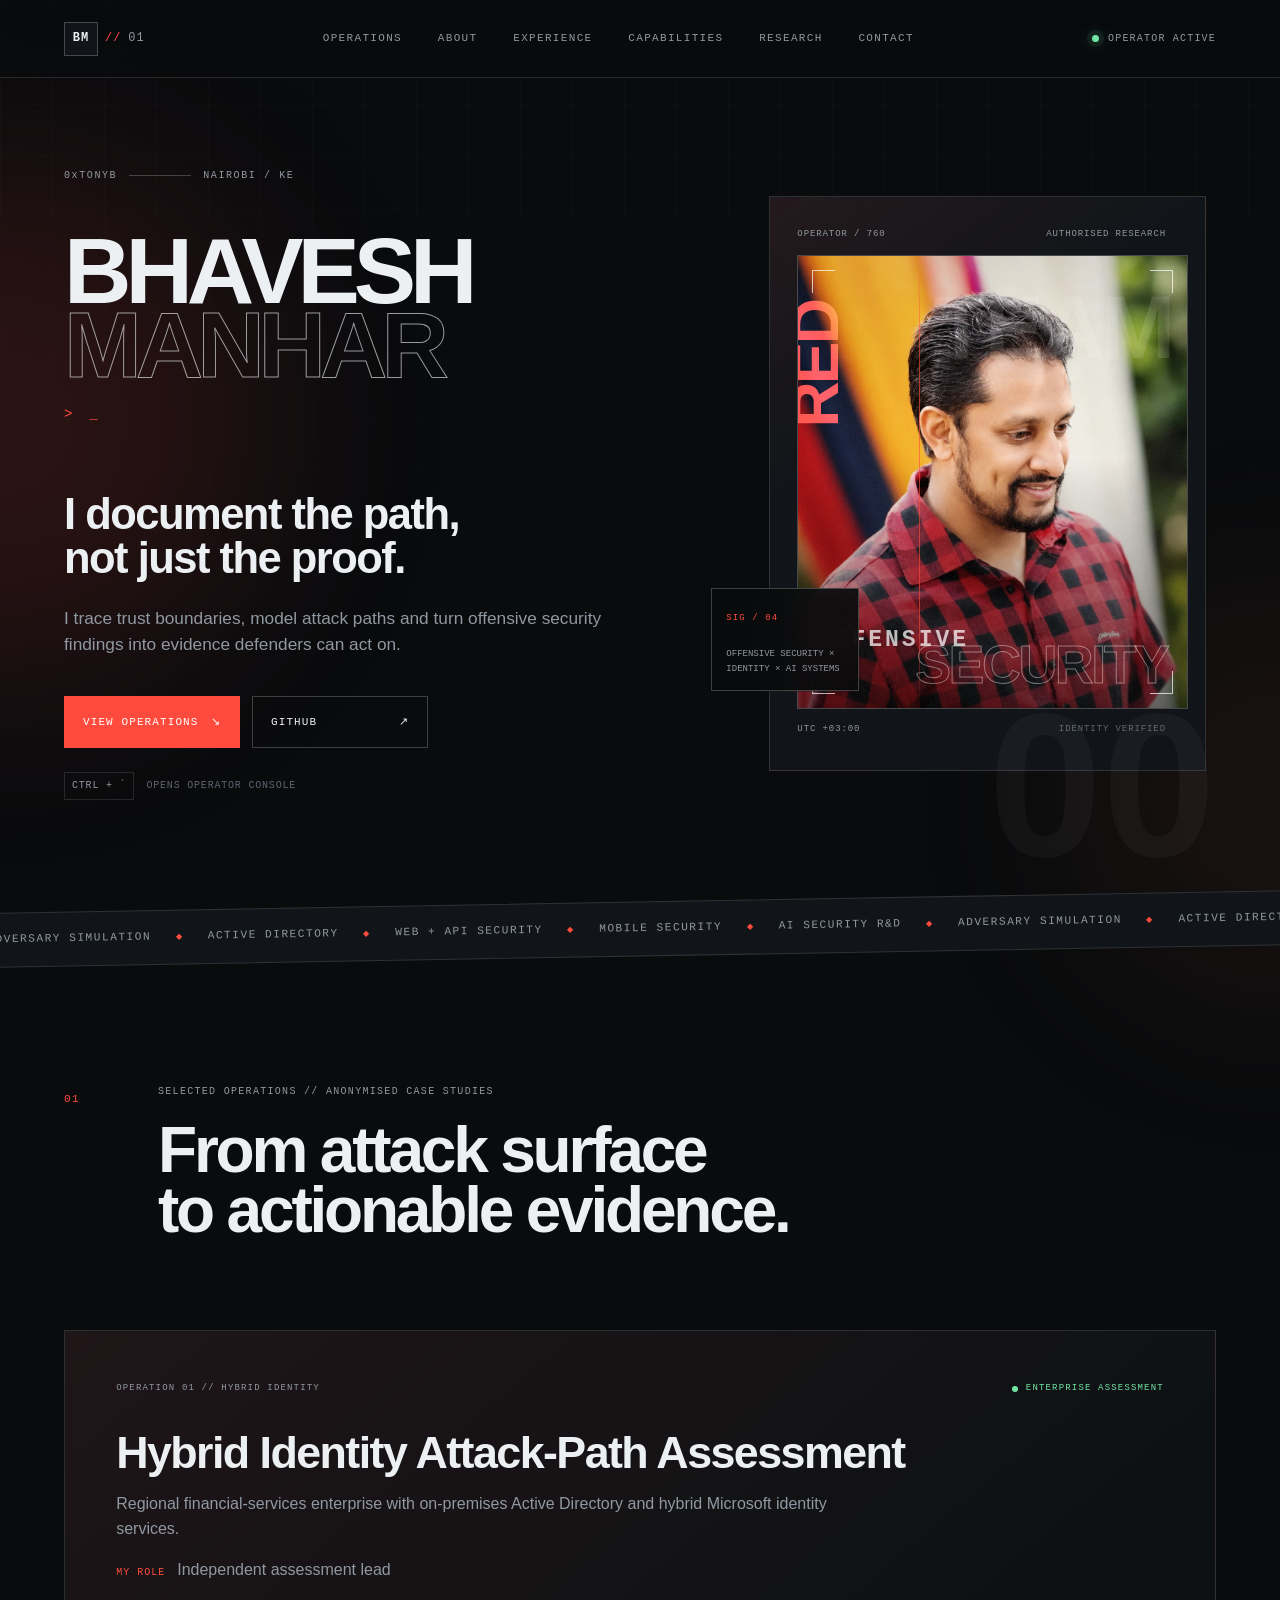
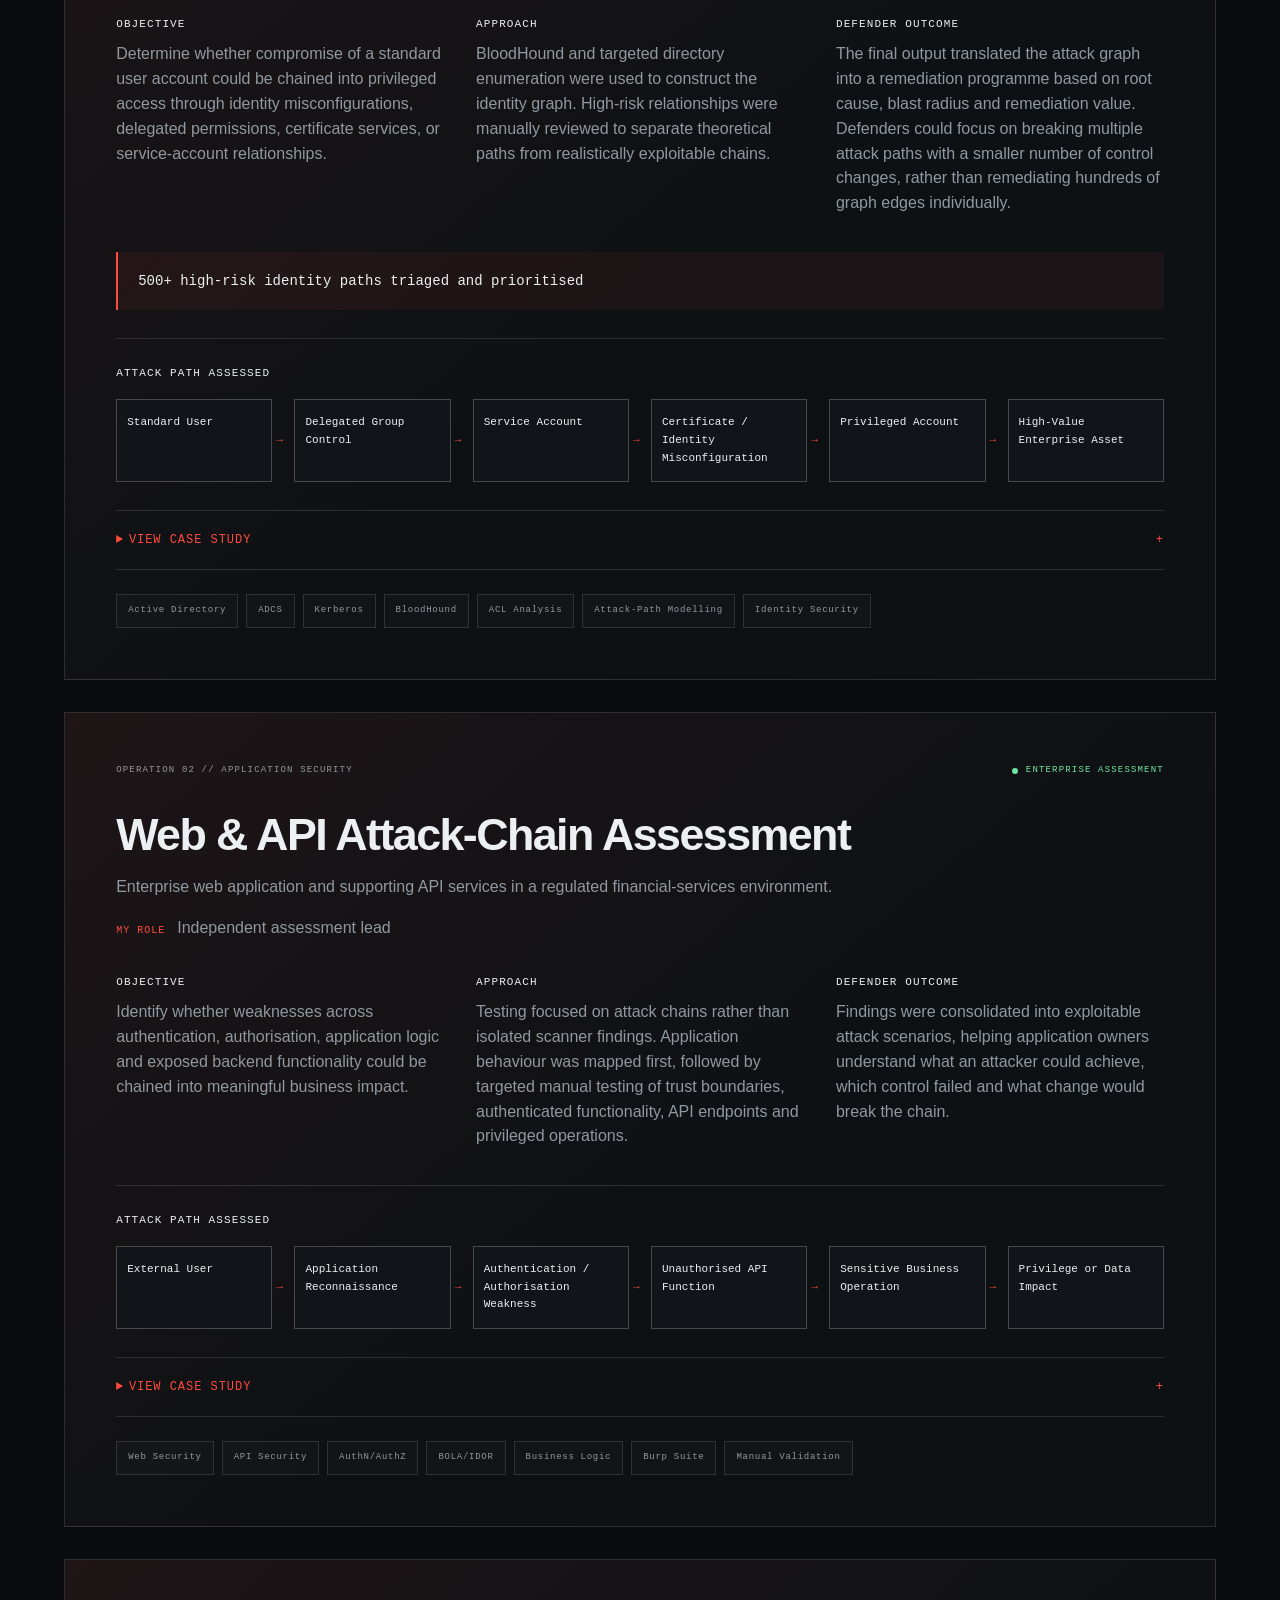
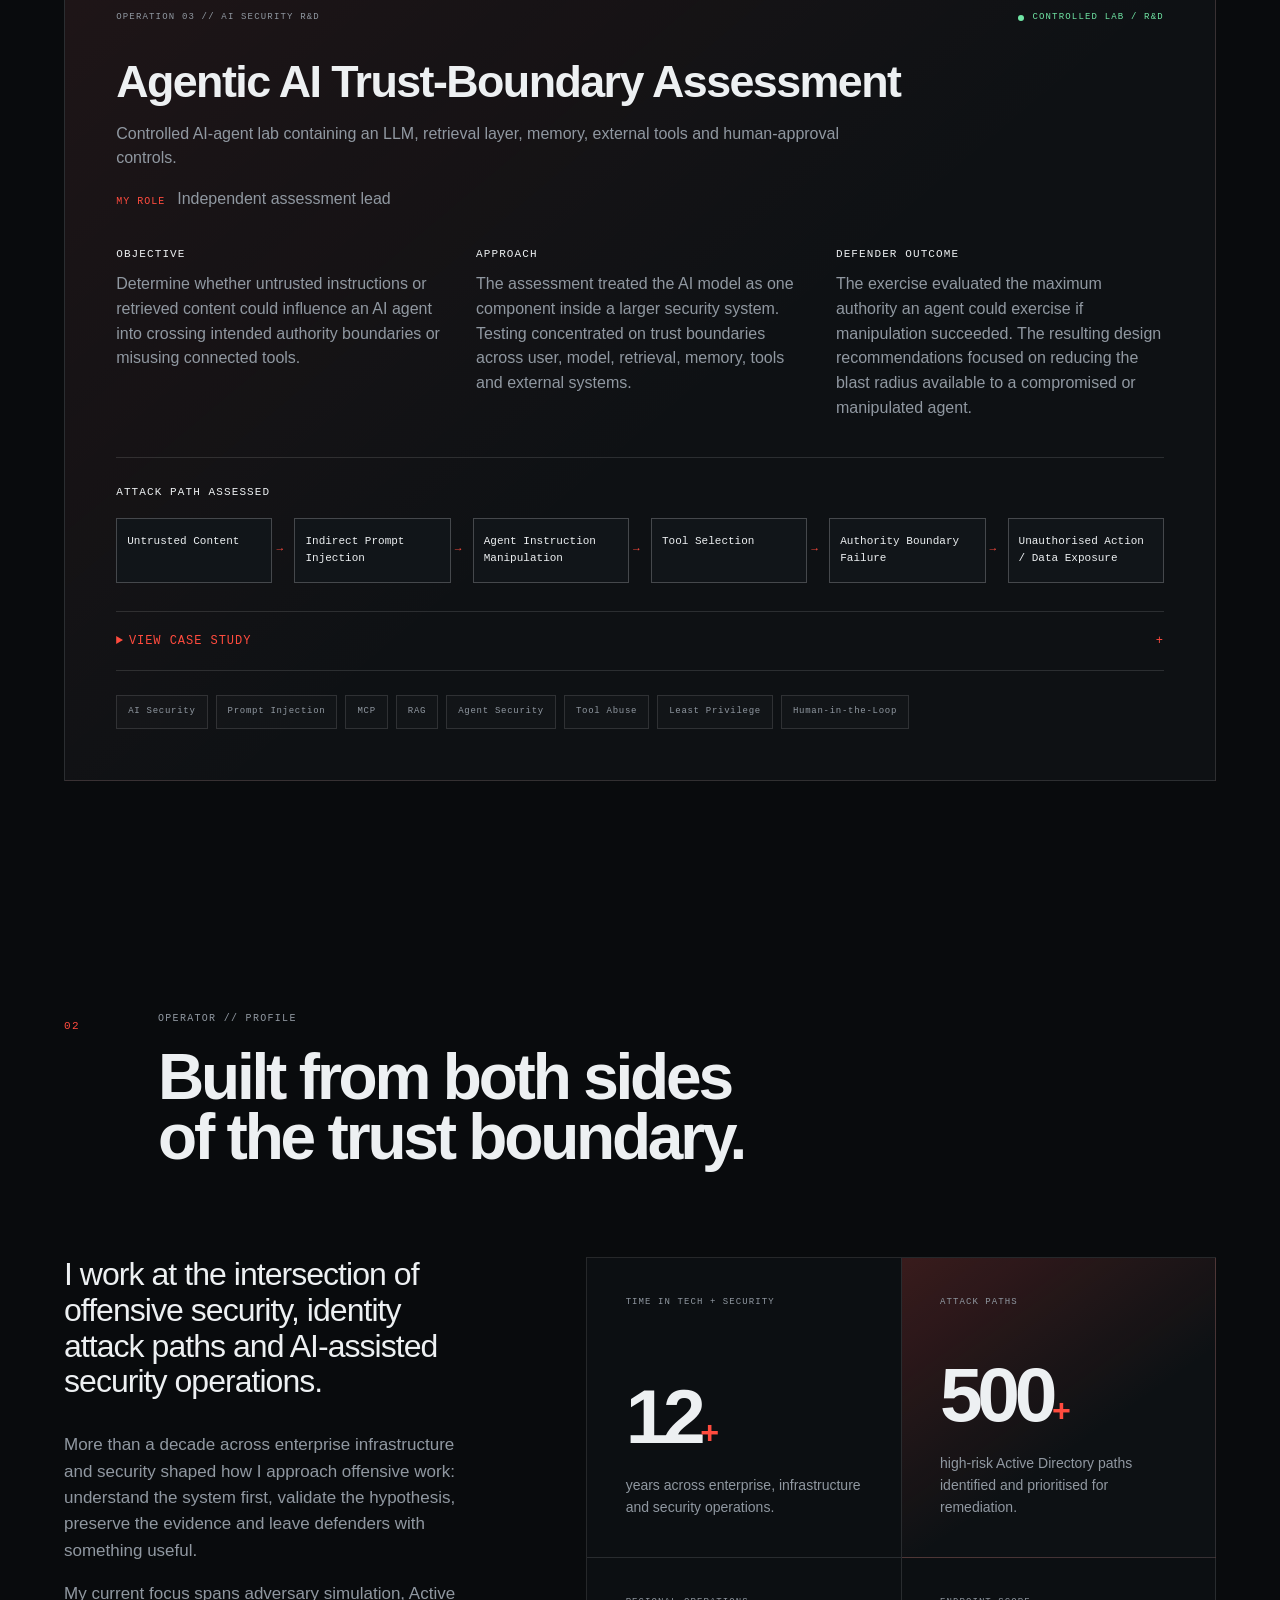
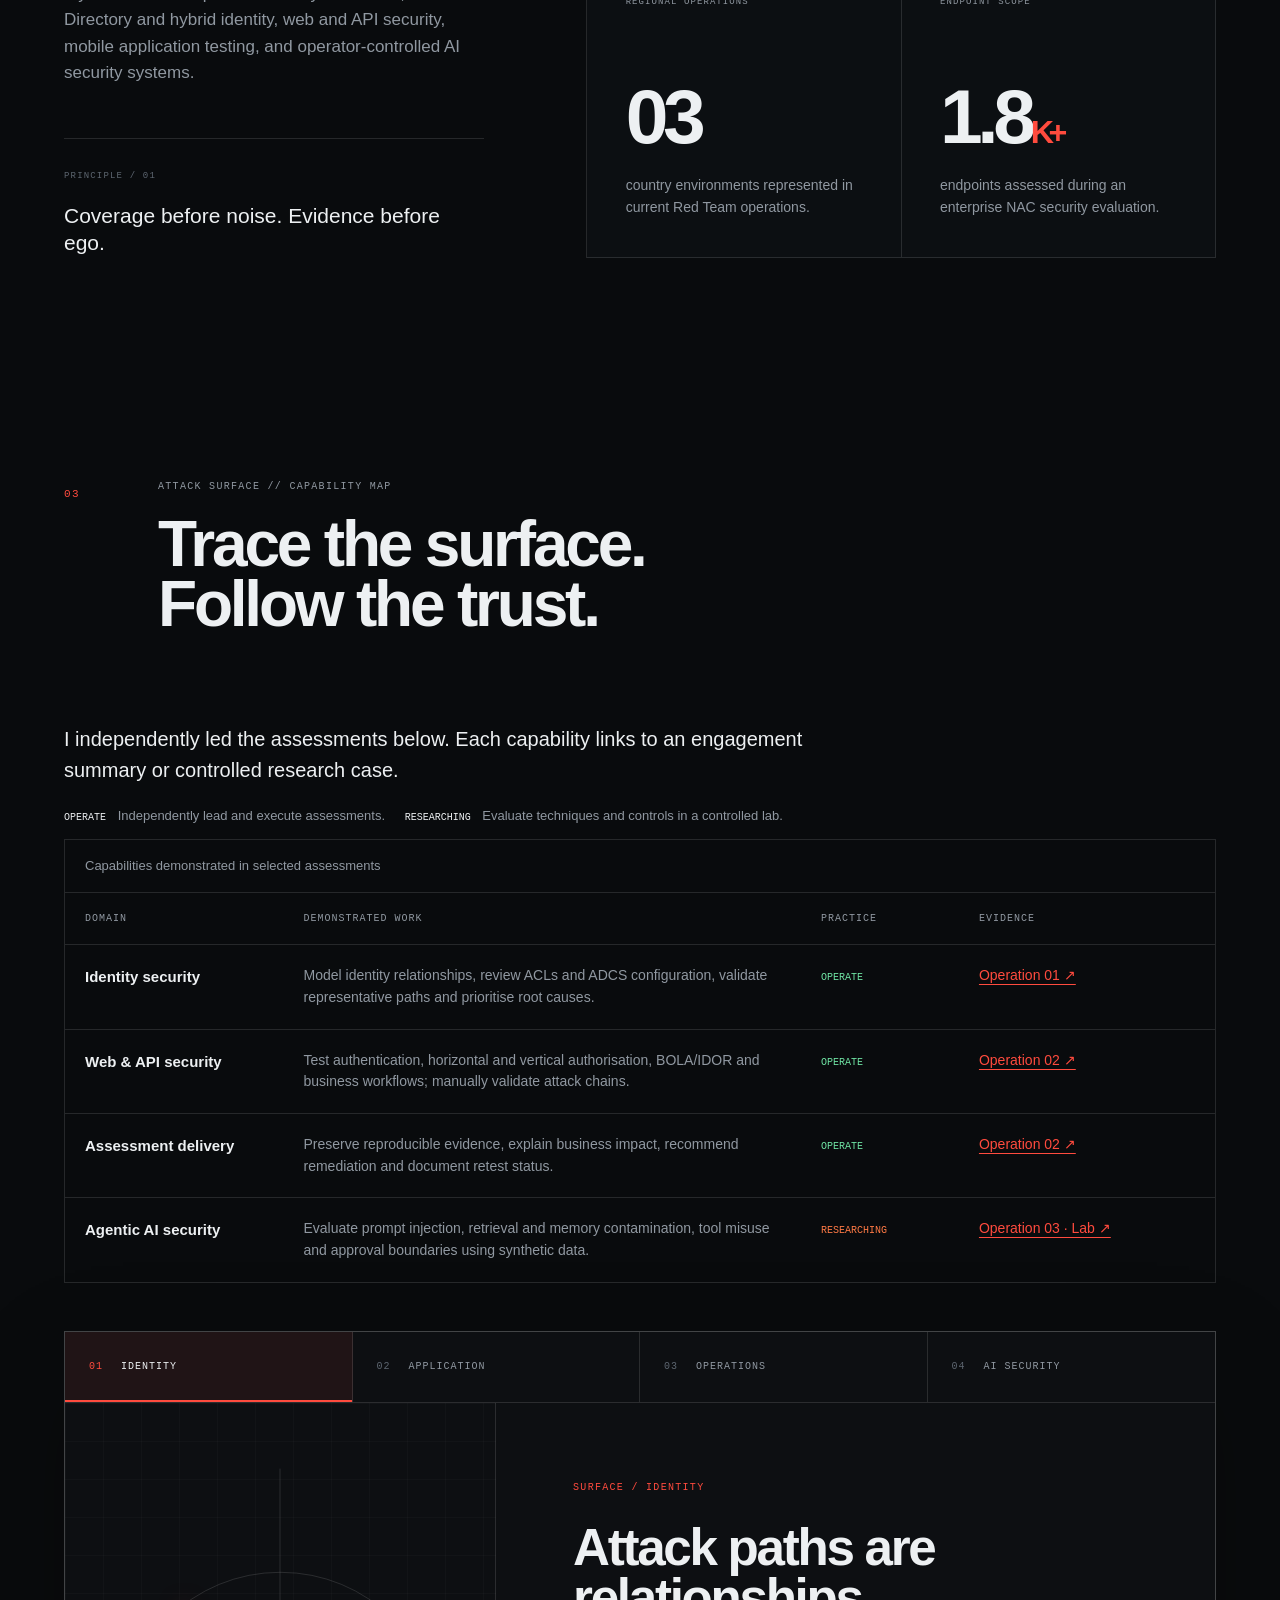
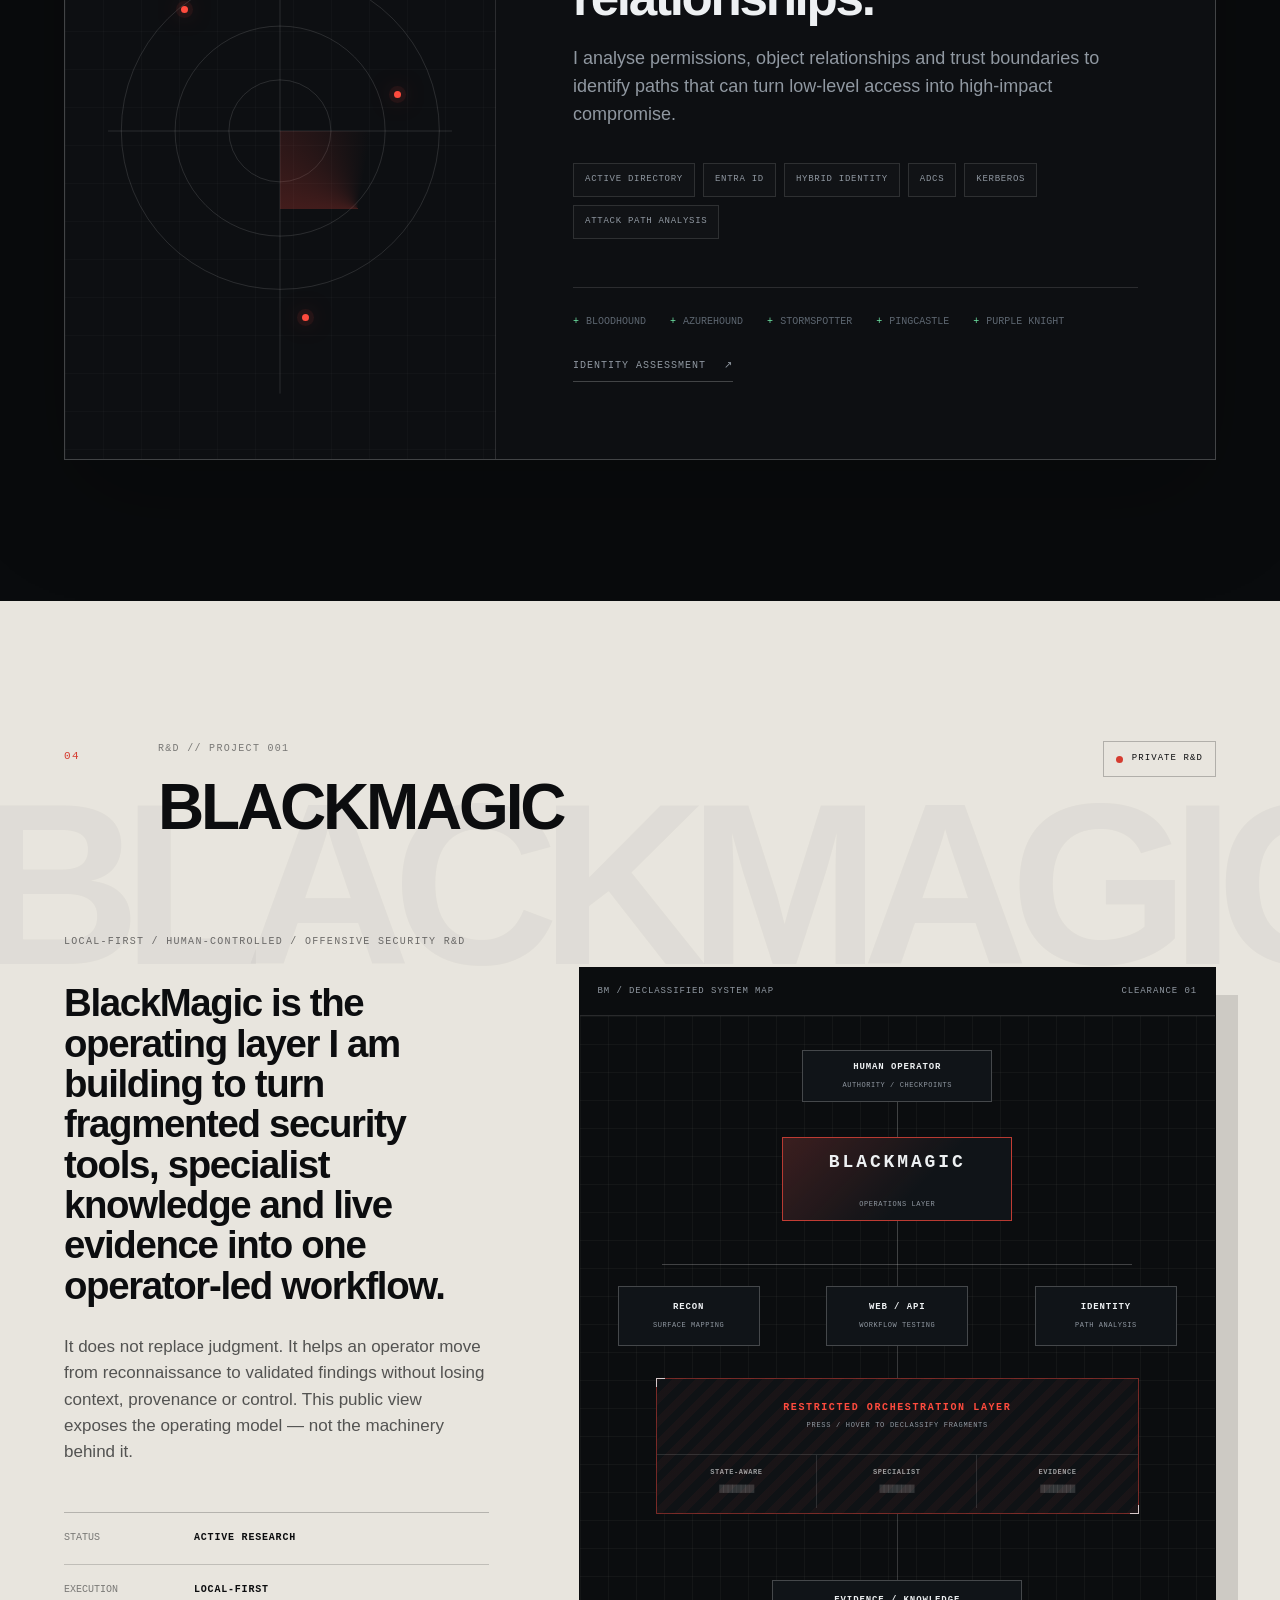
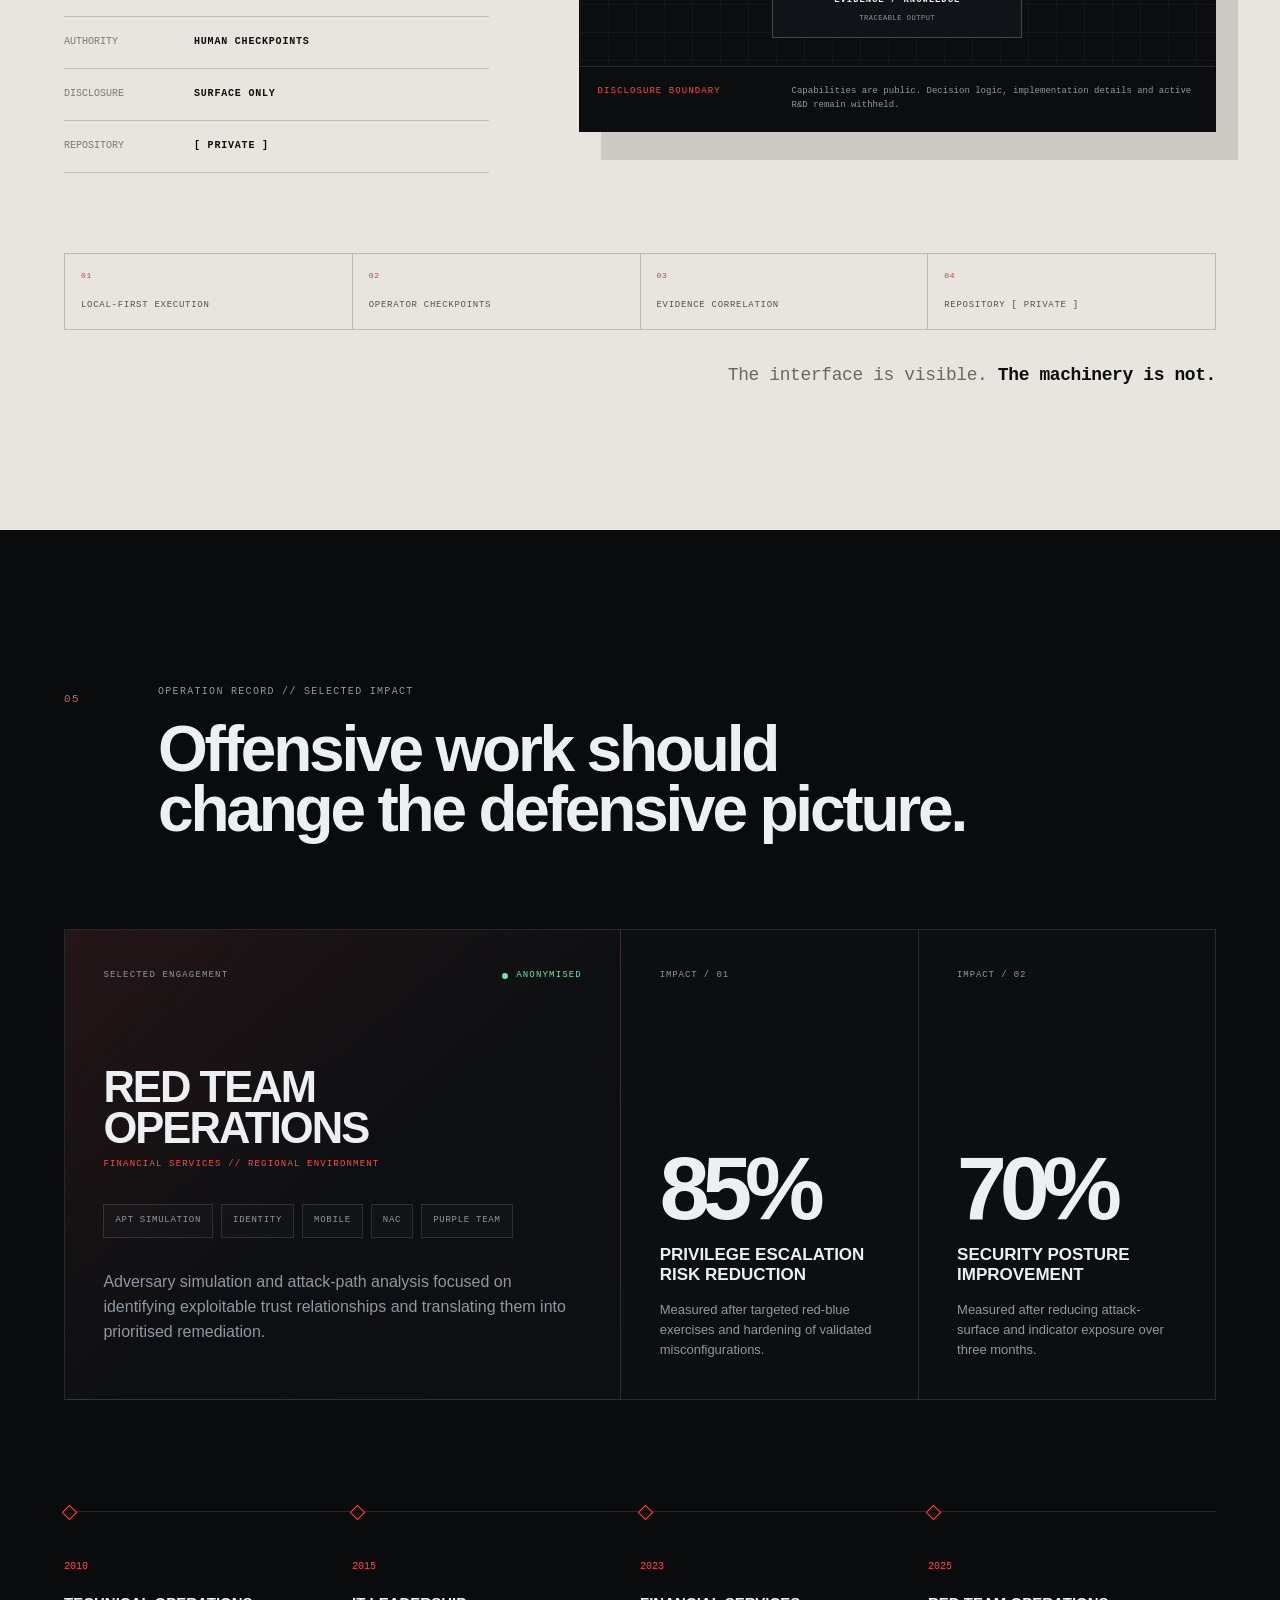
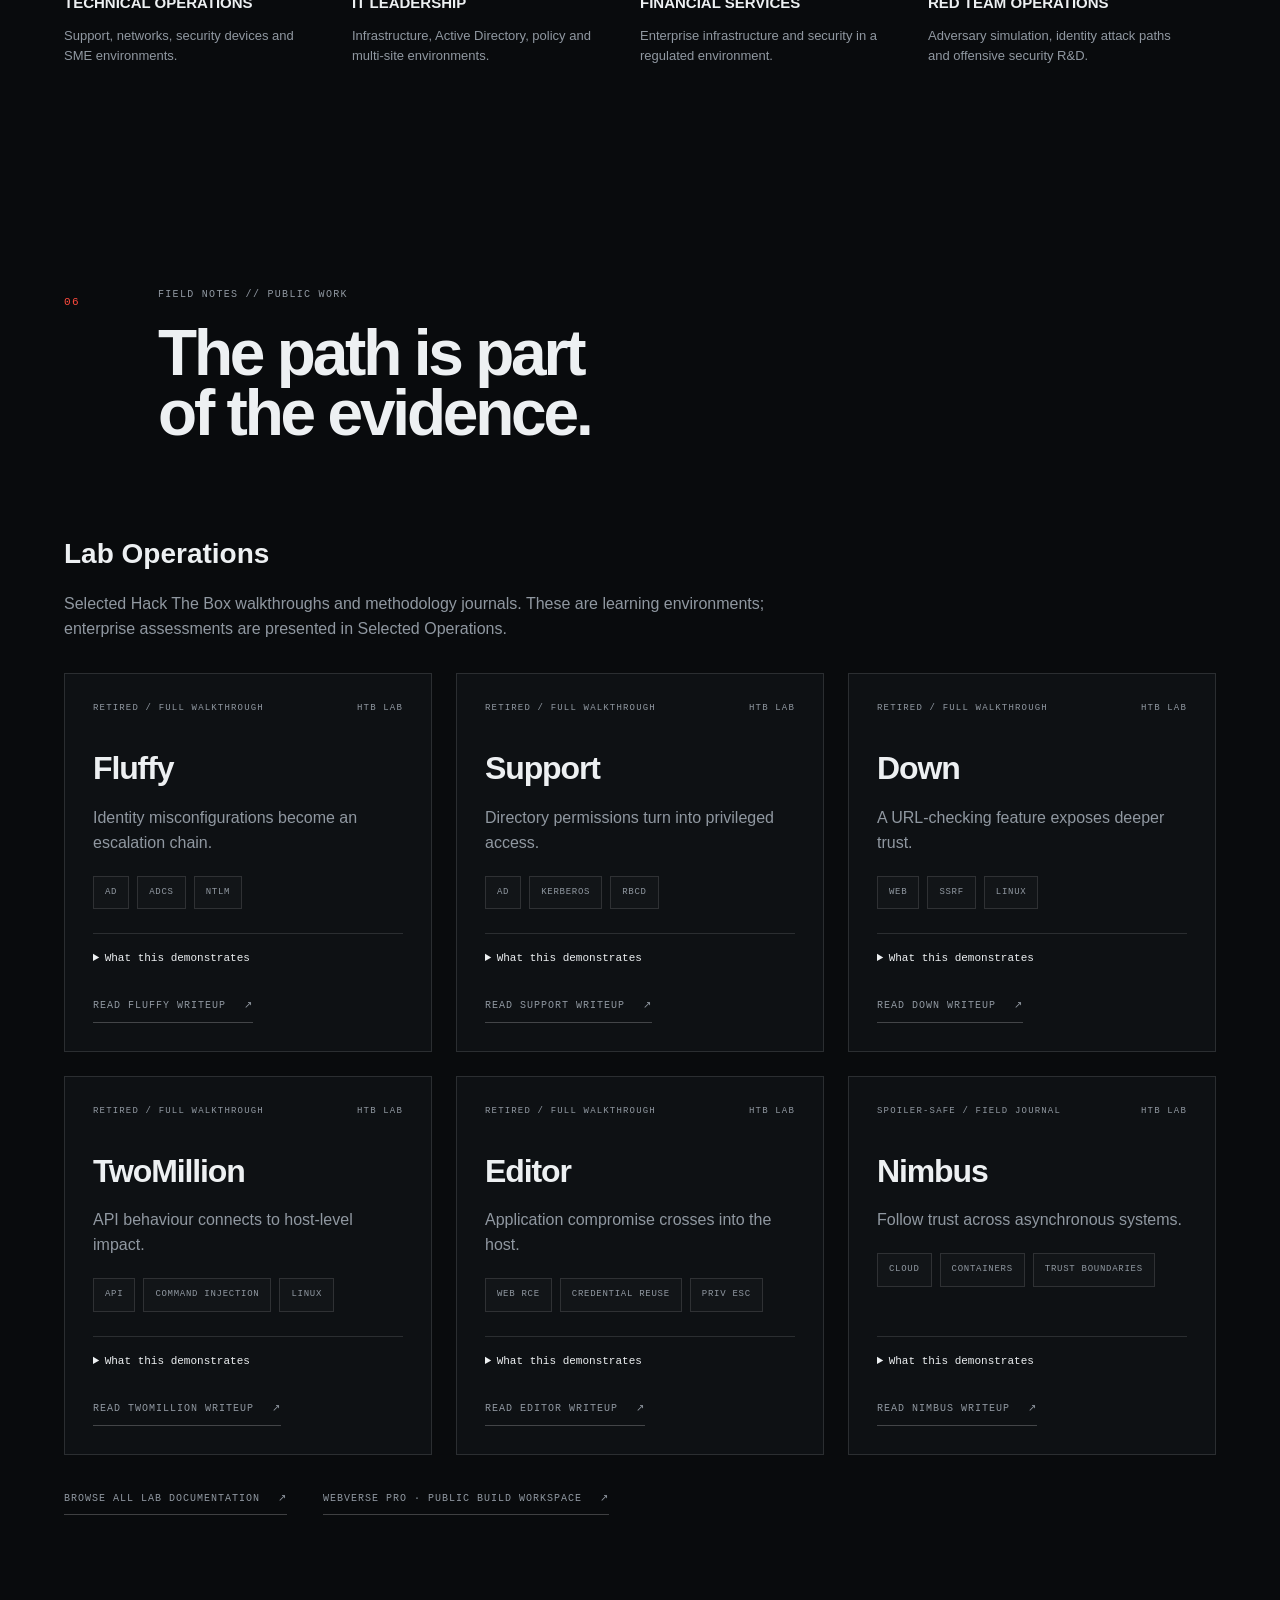
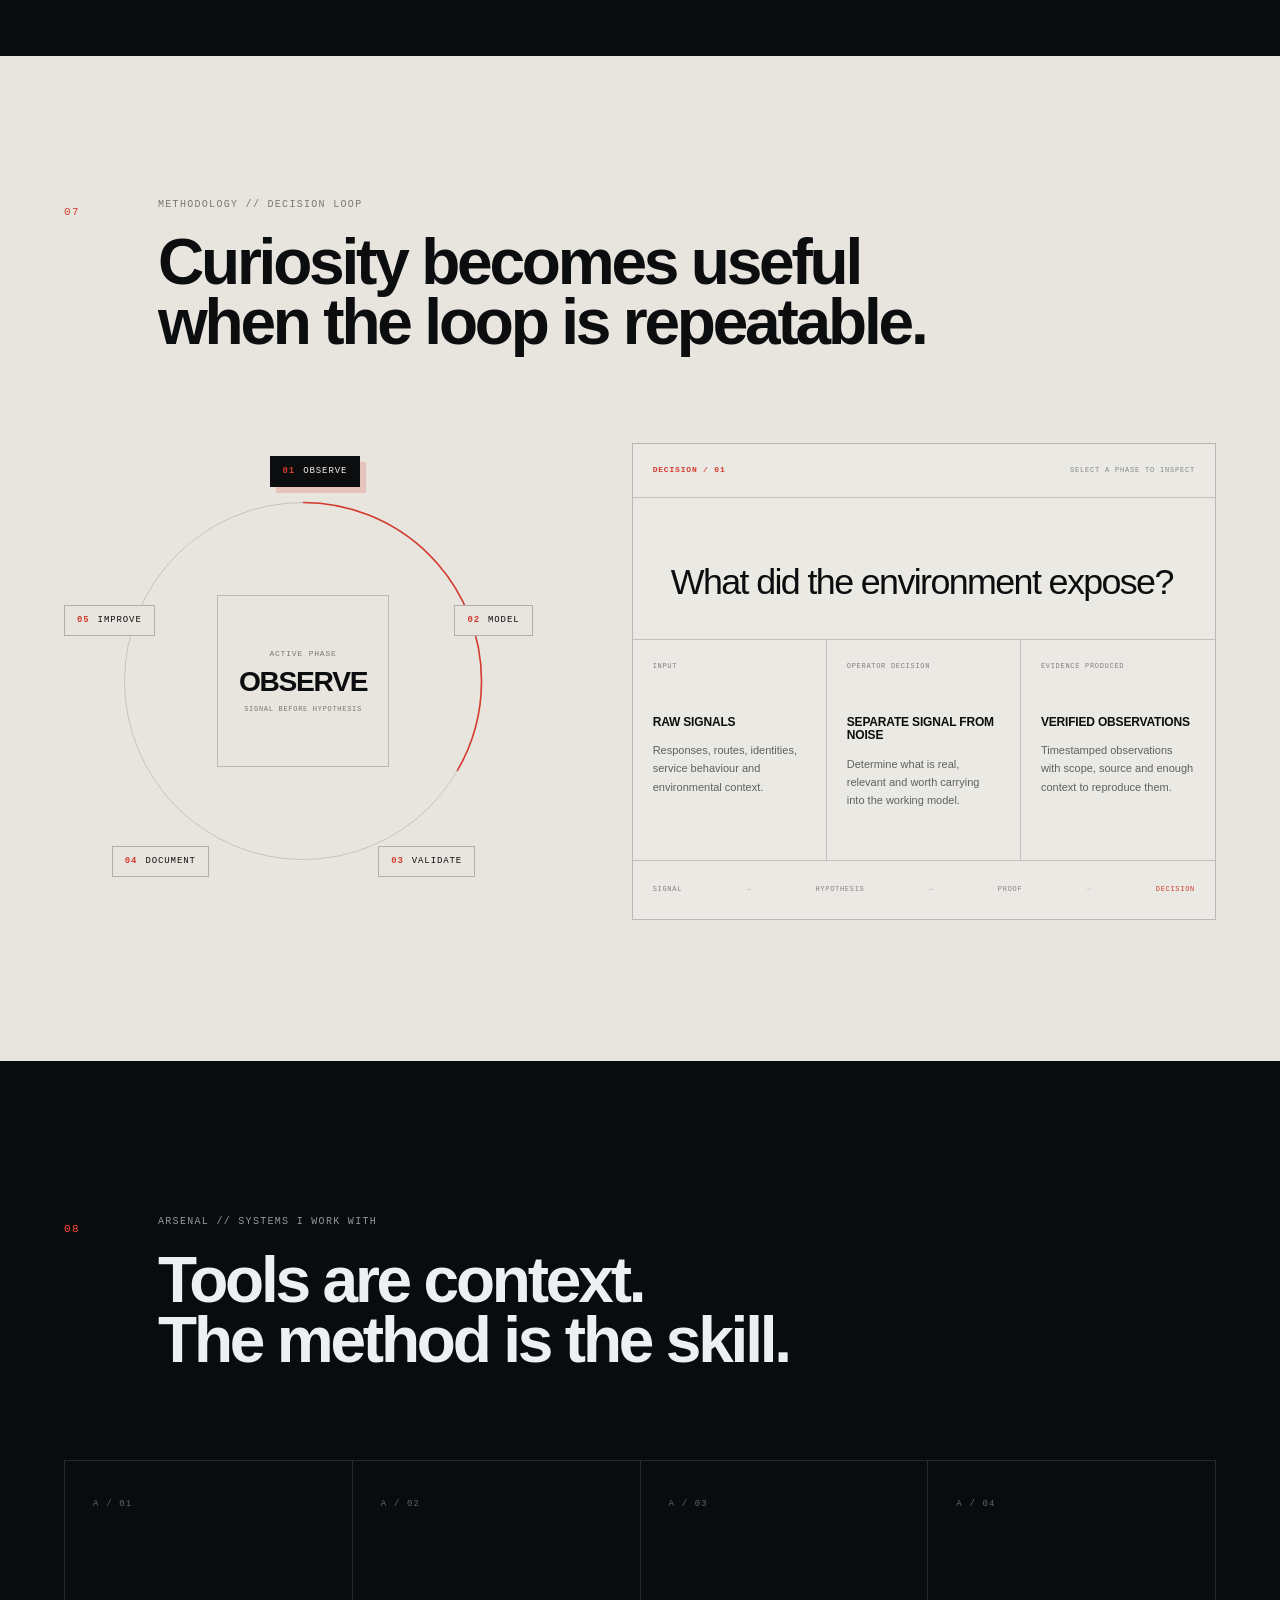
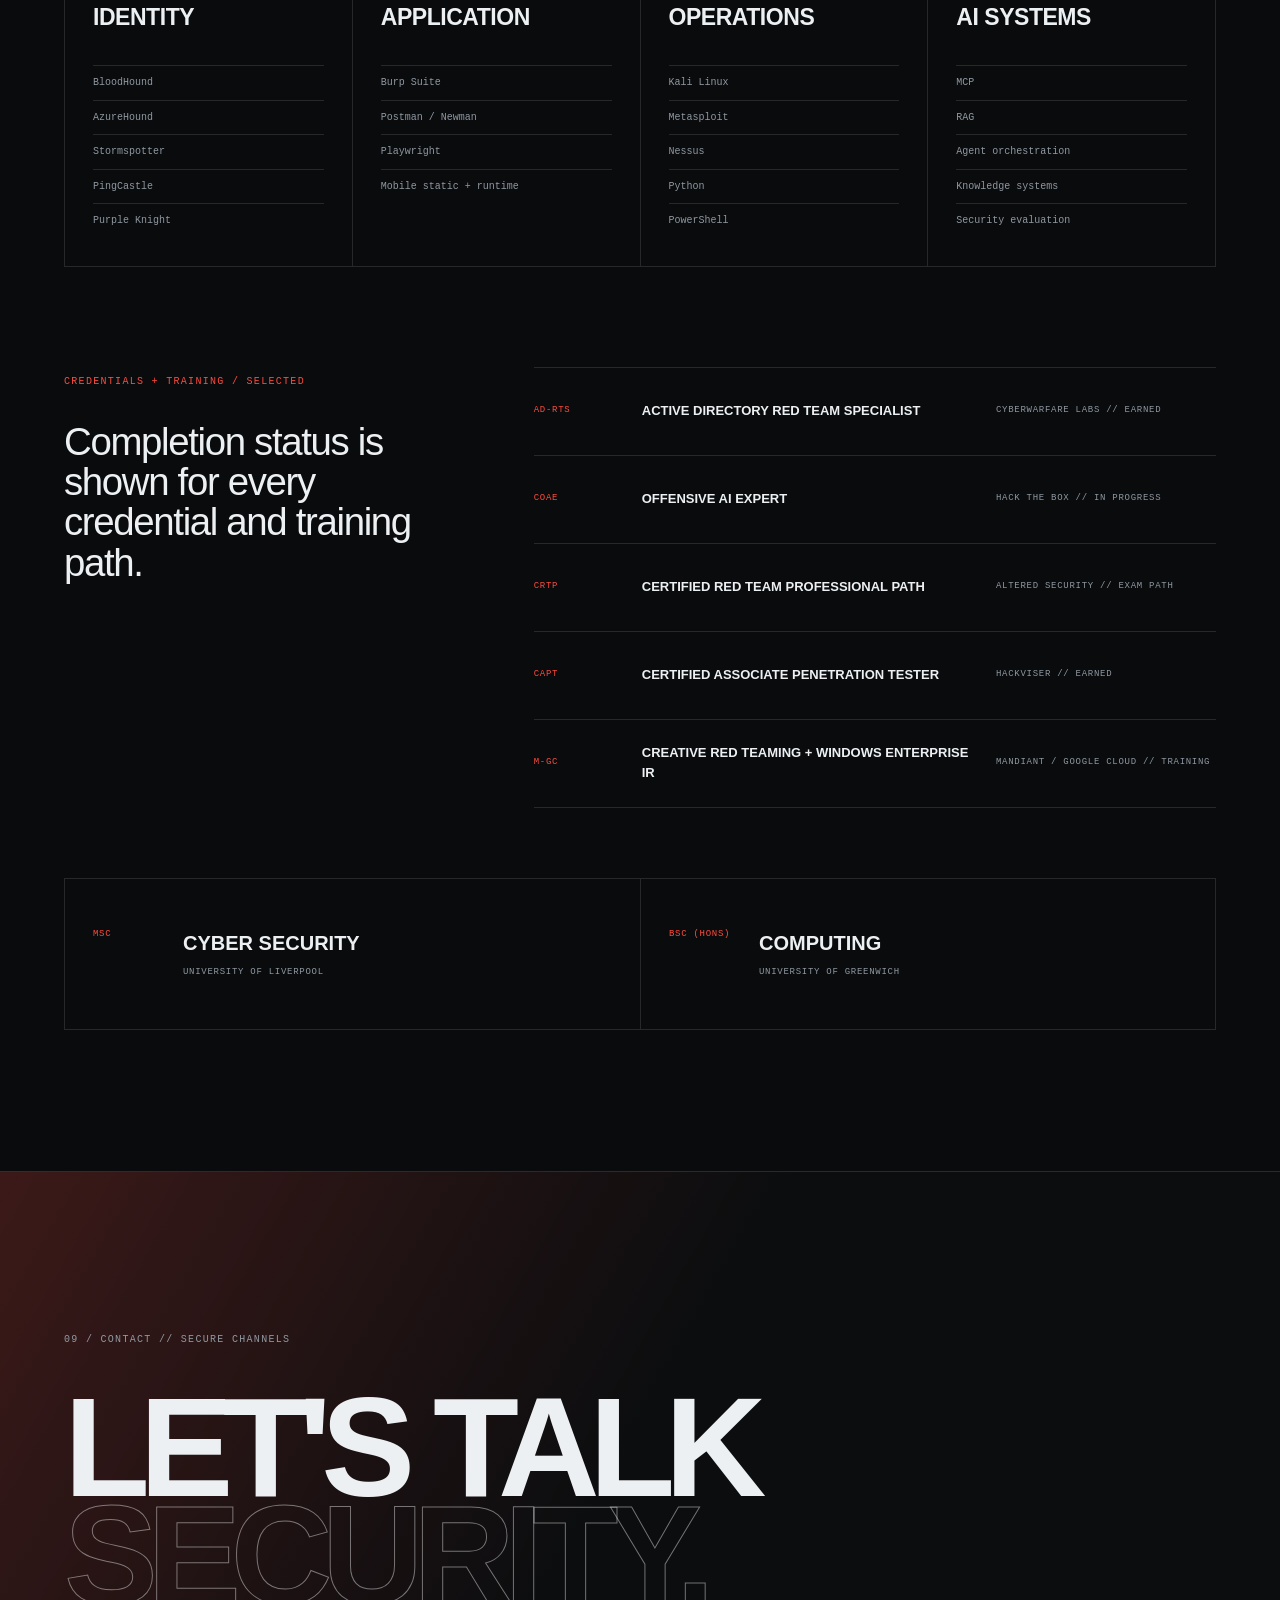
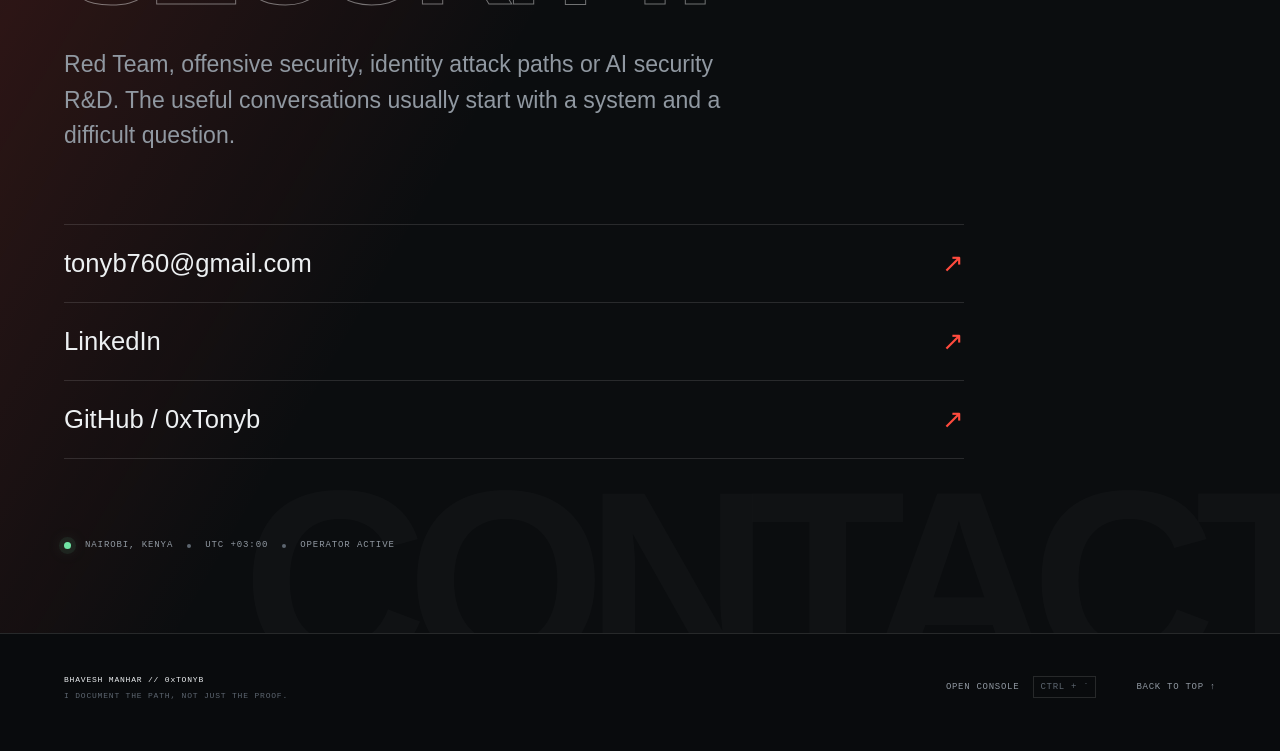
==== index.html @ 01dceb43 "feat: link capabilities to assessment evidence" ====
<!doctype html>
<html lang="en">
<head>
  <meta charset="UTF-8" />
  <meta name="viewport" content="width=device-width, initial-scale=1.0" />
  <meta name="theme-color" content="#090b0d" />
  <meta name="description" content="Bhavesh Manhar — Red Team Operator, Offensive Security Engineer and AI Security Builder." />
  <link rel="canonical" href="https://tonyb760.github.io/" />
  <meta property="og:title" content="Bhavesh Manhar // Red Team Operator" />
  <meta property="og:description" content="I document the path, not just the proof. Offensive security, identity attack paths and operator-controlled AI security R&D." />
  <meta property="og:type" content="website" />
  <meta property="og:url" content="https://tonyb760.github.io/" />
  <meta property="og:site_name" content="0xTonyb // Red Team Portfolio" />
  <meta property="og:image" content="https://tonyb760.github.io/assets/bhavesh-manhar.webp" />
  <meta property="og:image:alt" content="Portrait of Bhavesh Manhar" />
  <meta name="twitter:card" content="summary" />
  <meta name="twitter:title" content="Bhavesh Manhar // Red Team Operator" />
  <meta name="twitter:description" content="Offensive security, identity attack paths and operator-controlled AI security R&D." />
  <meta name="twitter:image" content="https://tonyb760.github.io/assets/bhavesh-manhar.webp" />
  <title>Bhavesh Manhar // Red Team Operator</title>
  <link rel="icon" href="./assets/favicon.svg" type="image/svg+xml" />
  <link rel="stylesheet" href="./styles.css?v=20260930-2" />
  <script type="application/ld+json">
    {
      "@context": "https://schema.org",
      "@type": "Person",
      "name": "Bhavesh Manhar",
      "alternateName": "0xTonyb",
      "url": "https://tonyb760.github.io/",
      "image": "https://tonyb760.github.io/assets/bhavesh-manhar.webp",
      "jobTitle": "Red Team Operator",
      "description": "Offensive security engineer focused on adversary simulation, identity attack paths and AI security.",
      "address": {
        "@type": "PostalAddress",
        "addressLocality": "Nairobi",
        "addressCountry": "KE"
      },
      "sameAs": [
        "https://github.com/tonyb760",
        "https://www.linkedin.com/in/bhavesh-patel760/"
      ]
    }
  </script>
</head>
<body id="top">
  <a class="skip-link" href="#main">Skip to content</a>

  <div class="ambient ambient-a" aria-hidden="true"></div>
  <div class="ambient ambient-b" aria-hidden="true"></div>
  <div class="grid-field" aria-hidden="true"></div>
  <div class="scan-line" aria-hidden="true"></div>

  <header class="site-header" id="top">
    <a class="brand" href="#top" aria-label="Bhavesh Manhar home">
      <span class="brand-mark">BM</span>
      <span class="brand-slash">//</span>
      <span class="brand-index">01</span>
    </a>

    <nav class="desktop-nav" aria-label="Primary navigation">
      <a href="#selected-operations">Operations</a>
      <a href="#operator">About</a>
      <a href="#operations">Experience</a>
      <a href="#surface">Capabilities</a>
      <a href="#field-notes">Research</a>
      <a href="#contact">Contact</a>
    </nav>

    <div class="header-status">
      <span class="status-dot"></span>
      <span>OPERATOR ACTIVE</span>
    </div>

    <button class="menu-button" type="button" aria-expanded="false" aria-controls="mobile-nav">
      <span></span><span></span>
      <span class="sr-only" id="menu-button-label">Open menu</span>
    </button>

    <nav class="mobile-nav" id="mobile-nav" aria-label="Mobile navigation">
      <a href="#selected-operations">Operations</a>
      <a href="#operator">About</a>
      <a href="#operations">Experience</a>
      <a href="#surface">Capabilities</a>
      <a href="#field-notes">Research</a>
      <a href="#contact">Contact</a>
    </nav>
  </header>

  <main id="main">
    <section class="hero section-shell">
      <div class="hero-copy" data-reveal>
        <div class="eyebrow">
          <span>0xTONYB</span>
          <span class="hairline"></span>
          <span>NAIROBI / KE</span>
        </div>

        <h1>
          <span>BHAVESH</span>
          <span class="outline-word">MANHAR</span>
        </h1>

        <div class="role-line" aria-hidden="true">
          <span class="prompt-symbol">&gt;</span>
          <span id="role-text">RED TEAM OPERATOR</span><span class="cursor">_</span>
        </div>
        <span class="sr-only">Red Team Operator, Offensive Security Engineer and AI Security Builder</span>

        <p class="hero-statement">I document the path,<br />not just the proof.</p>
        <p class="hero-intro">
          I trace trust boundaries, model attack paths and turn offensive security
          findings into evidence defenders can act on.
        </p>

        <div class="hero-actions">
          <a class="button button-primary" href="#selected-operations">
            <span>View Operations</span><span aria-hidden="true">↘</span>
          </a>
          <a class="button button-ghost" href="https://github.com/tonyb760" target="_blank" rel="noopener noreferrer">
            <span>GitHub</span><span aria-hidden="true">↗</span>
          </a>
        </div>

        <div class="hero-footnote">
          <span>CTRL + `</span>
          <span>opens operator console</span>
        </div>
      </div>

      <div class="portrait-stage" data-reveal>
        <div class="portrait-meta portrait-meta-top">
          <span>OPERATOR / 760</span>
          <span>AUTHORISED RESEARCH</span>
        </div>

        <div class="portrait-frame" id="portrait-frame">
          <div class="portrait-redline"></div>
          <img src="./assets/bhavesh-manhar.webp" alt="Portrait of Bhavesh Manhar" width="1254" height="1254" decoding="async" fetchpriority="high" />
          <div class="portrait-wash"></div>
          <div class="portrait-noise"></div>

          <div class="portrait-type type-red">RED</div>
          <div class="portrait-type type-team">TEAM</div>
          <div class="portrait-type type-offensive">OFFENSIVE</div>
          <div class="portrait-type type-security">SECURITY</div>

          <div class="target-corner target-tl"></div>
          <div class="target-corner target-tr"></div>
          <div class="target-corner target-bl"></div>
          <div class="target-corner target-br"></div>
        </div>

        <div class="portrait-meta portrait-meta-bottom">
          <span>UTC +03:00</span>
          <span class="mono-muted">IDENTITY VERIFIED</span>
        </div>

        <aside class="hero-signal-card">
          <span class="signal-code">SIG / 04</span>
          <p>OFFENSIVE SECURITY × IDENTITY × AI SYSTEMS</p>
        </aside>
      </div>

      <div class="hero-index" aria-hidden="true">00</div>
    </section>

    <section class="marquee-band" aria-label="Focus areas">
      <span class="sr-only">Adversary simulation, Active Directory, web and API security, mobile security, and AI security research and development.</span>
      <div class="marquee-track" aria-hidden="true">
        <span>ADVERSARY SIMULATION</span><i>◆</i>
        <span>ACTIVE DIRECTORY</span><i>◆</i>
        <span>WEB + API SECURITY</span><i>◆</i>
        <span>MOBILE SECURITY</span><i>◆</i>
        <span>AI SECURITY R&D</span><i>◆</i>
        <span>ADVERSARY SIMULATION</span><i>◆</i>
        <span>ACTIVE DIRECTORY</span><i>◆</i>
        <span>WEB + API SECURITY</span><i>◆</i>
        <span>MOBILE SECURITY</span><i>◆</i>
        <span>AI SECURITY R&D</span><i>◆</i>
      </div>
    </section>

    <section class="section-shell selected-operations-section" id="selected-operations">
      <div class="section-heading" data-reveal>
        <span class="section-number">01</span>
        <div>
          <span class="section-kicker">SELECTED OPERATIONS // ANONYMISED CASE STUDIES</span>
          <h2>From attack surface<br />to actionable evidence.</h2>
        </div>
      </div>

      <article class="operation-case" id="operation-01" data-reveal>
        <div class="record-topline"><span>OPERATION 01 // HYBRID IDENTITY</span><span class="live-label"><i></i> ENTERPRISE ASSESSMENT</span></div>
        <h3>Hybrid Identity Attack-Path Assessment</h3>
        <p class="operation-environment">Regional financial-services enterprise with on-premises Active Directory and hybrid Microsoft identity services.</p>
        <p class="operation-role"><span>MY ROLE</span> Independent assessment lead</p>
        <div class="operation-overview"><div><h4>Objective</h4><p>Determine whether compromise of a standard user account could be chained into privileged access through identity misconfigurations, delegated permissions, certificate services, or service-account relationships.</p></div><div><h4>Approach</h4><p>BloodHound and targeted directory enumeration were used to construct the identity graph. High-risk relationships were manually reviewed to separate theoretical paths from realistically exploitable chains.</p></div><div><h4>Defender outcome</h4><p>The final output translated the attack graph into a remediation programme based on root cause, blast radius and remediation value. Defenders could focus on breaking multiple attack paths with a smaller number of control changes, rather than remediating hundreds of graph edges individually.</p></div></div>
        <p class="operation-result">500+ high-risk identity paths triaged and prioritised</p>
        <div class="operation-path"><h4>Attack path assessed</h4><ol class="attack-chain" aria-label="Assessment attack path"><li>Standard User</li><li>Delegated Group Control</li><li>Service Account</li><li>Certificate / Identity Misconfiguration</li><li>Privileged Account</li><li>High-Value Enterprise Asset</li></ol></div>
        <details class="operation-details"><summary>View case study <span aria-hidden="true">+</span></summary><div class="operation-detail-body"><section><h4>Attack surface</h4><p>Active Directory · ADCS · Kerberos · Group Policy · Service Accounts · ACLs · Hybrid Identity</p></section><section><h4>Observation</h4><p>Multiple identity relationships individually appeared low risk but became significant when chained together. Several paths shared the same underlying root causes:</p><ul><li>Excessive delegated permissions</li><li>Long-lived service-account privileges</li><li>Nested group relationships</li><li>Weak ownership of privileged objects</li><li>Certificate-service configuration exposure</li></ul></section><section><h4>Hypothesis</h4><p>An attacker beginning with ordinary domain-user access could potentially move through existing trust relationships without requiring exploitation of a software vulnerability.</p></section><section><h4>Validation</h4><p>Where authorised, representative paths were safely validated to establish practical escalation routes. Candidate paths were manually reviewed and prioritised according to:</p><ul><li>Exploitability</li><li>Privilege gained</li><li>Number of prerequisite conditions</li><li>Blast radius</li><li>Accessibility from a realistic initial foothold</li></ul></section><section><h4>Evidence</h4><p>Evidence collected included:</p><ul><li>Identity relationship graphs</li><li>Object ACLs</li><li>Group membership relationships</li><li>Certificate configuration</li><li>Service-account privilege relationships</li><li>Affected asset inventory</li><li>Reproducible attack-path documentation</li></ul></section><section><h4>Result</h4><p>500+ high-risk identity paths triaged and prioritised. Findings were consolidated around the underlying control failures responsible for generating the paths, rather than reporting each path as a separate issue.</p></section><section><h4>Detection opportunities</h4><p>The assessment identified opportunities for defenders to monitor:</p><ul><li>Unusual privileged-group modifications</li><li>Certificate enrolment activity</li><li>Abnormal authentication patterns</li><li>Service-account use outside expected systems</li><li>Enumeration of privileged directory objects</li></ul></section></div></details>
        <div class="record-tags operation-techniques" aria-label="Techniques and tools"><span>Active Directory</span><span>ADCS</span><span>Kerberos</span><span>BloodHound</span><span>ACL Analysis</span><span>Attack-Path Modelling</span><span>Identity Security</span></div>
      </article>

      <article class="operation-case" id="operation-02" data-reveal>
        <div class="record-topline">
          <span>OPERATION 02 // APPLICATION SECURITY</span>
          <span class="live-label"><i></i> ENTERPRISE ASSESSMENT</span>
        </div>
        <h3>Web &amp; API Attack-Chain Assessment</h3>
        <p class="operation-environment">Enterprise web application and supporting API services in a regulated financial-services environment.</p>
        <p class="operation-role"><span>MY ROLE</span> Independent assessment lead</p>
        <div class="operation-overview">
          <div>
            <h4>Objective</h4>
            <p>Identify whether weaknesses across authentication, authorisation, application logic and exposed backend functionality could be chained into meaningful business impact.</p>
          </div>
          <div>
            <h4>Approach</h4>
            <p>Testing focused on attack chains rather than isolated scanner findings. Application behaviour was mapped first, followed by targeted manual testing of trust boundaries, authenticated functionality, API endpoints and privileged operations.</p>
          </div>
          <div>
            <h4>Defender outcome</h4>
            <p>Findings were consolidated into exploitable attack scenarios, helping application owners understand what an attacker could achieve, which control failed and what change would break the chain.</p>
          </div>
        </div>

        <div class="operation-path">
          <h4>Attack path assessed</h4>
          <ol class="attack-chain" aria-label="Assessment attack path">
            <li>External User</li>
            <li>Application Reconnaissance</li>
            <li>Authentication / Authorisation Weakness</li>
            <li>Unauthorised API Function</li>
            <li>Sensitive Business Operation</li>
            <li>Privilege or Data Impact</li>
          </ol>
        </div>

        <details class="operation-details">
          <summary>View case study <span aria-hidden="true">+</span></summary>
          <div class="operation-detail-body">
            <section>
              <h4>Attack surface</h4>
              <p>Web application · REST APIs · Authentication · Authorisation · Session management · Business logic · Backend services</p>
            </section>
            <section>
              <h4>Observation</h4>
              <p>Several security controls were effective when examined independently. The more significant risk appeared at the boundaries between frontend and backend enforcement, user roles, API functions, application workflows and trusted application inputs.</p>
              <blockquote>Can multiple weaknesses be combined to cross a trust boundary?</blockquote>
            </section>
            <section>
              <h4>Hypothesis</h4>
              <p>An attacker with limited application access could potentially manipulate application or API behaviour to perform functions outside their intended role.</p>
            </section>
            <section>
              <h4>Validation</h4>
              <p>Each issue was validated manually before being considered a reportable finding. Testing included:</p>
              <ul>
                <li>Authentication boundary testing</li>
                <li>Horizontal and vertical authorisation checks</li>
                <li>Insecure direct object reference (IDOR) and broken object-level authorisation (BOLA) scenarios</li>
                <li>API parameter manipulation</li>
                <li>Privilege-transition testing</li>
                <li>Workflow bypass</li>
                <li>Session-control testing</li>
                <li>Input validation</li>
                <li>Application-to-backend trust assumptions</li>
              </ul>
            </section>
            <section>
              <h4>Evidence</h4>
              <p>Evidence packages contained:</p>
              <ul>
                <li>HTTP request and response pairs</li>
                <li>Affected endpoint and user role</li>
                <li>Prerequisite conditions and reproduction steps</li>
                <li>Business impact</li>
                <li>Proof of concept</li>
                <li>Remediation guidance</li>
              </ul>
            </section>
            <section>
              <h4>Detection opportunities</h4>
              <p>Potential monitoring opportunities included:</p>
              <ul>
                <li>Privilege-sensitive API calls from unexpected roles</li>
                <li>Abnormal sequences of API operations</li>
                <li>Enumeration of object identifiers</li>
                <li>Repeated access-control failures</li>
                <li>Unusual administrative functions</li>
                <li>High-risk parameter manipulation</li>
              </ul>
            </section>
            <section>
              <h4>Deliverable</h4>
              <p>The engagement output included:</p>
              <ul>
                <li>Technical findings and reproducible proof of concept</li>
                <li>Attack-chain diagrams</li>
                <li>Affected assets</li>
                <li>Remediation recommendations</li>
                <li>Remediation retest status</li>
              </ul>
            </section>
          </div>
        </details>
        <div class="record-tags operation-techniques" aria-label="Techniques and tools">
          <span>Web Security</span><span>API Security</span><span>AuthN/AuthZ</span>
          <span>BOLA/IDOR</span><span>Business Logic</span><span>Burp Suite</span><span>Manual Validation</span>
        </div>
      </article>
      <article class="operation-case" id="operation-03" data-reveal>
        <div class="record-topline"><span>OPERATION 03 // AI SECURITY R&amp;D</span><span class="live-label"><i></i> CONTROLLED LAB / R&amp;D</span></div>
        <h3>Agentic AI Trust-Boundary Assessment</h3>
        <p class="operation-environment">Controlled AI-agent lab containing an LLM, retrieval layer, memory, external tools and human-approval controls.</p>
        <p class="operation-role"><span>MY ROLE</span> Independent assessment lead</p>
        <div class="operation-overview"><div><h4>Objective</h4><p>Determine whether untrusted instructions or retrieved content could influence an AI agent into crossing intended authority boundaries or misusing connected tools.</p></div><div><h4>Approach</h4><p>The assessment treated the AI model as one component inside a larger security system. Testing concentrated on trust boundaries across user, model, retrieval, memory, tools and external systems.</p></div><div><h4>Defender outcome</h4><p>The exercise evaluated the maximum authority an agent could exercise if manipulation succeeded. The resulting design recommendations focused on reducing the blast radius available to a compromised or manipulated agent.</p></div></div>

        <div class="operation-path"><h4>Attack path assessed</h4><ol class="attack-chain" aria-label="Assessment attack path"><li>Untrusted Content</li><li>Indirect Prompt Injection</li><li>Agent Instruction Manipulation</li><li>Tool Selection</li><li>Authority Boundary Failure</li><li>Unauthorised Action / Data Exposure</li></ol></div>
        <details class="operation-details"><summary>View case study <span aria-hidden="true">+</span></summary><div class="operation-detail-body"><section><h4>Attack surface</h4><p>LLM Agent · MCP / Tool Interfaces · RAG · Memory · Prompt Boundaries · Human Approval · External Content</p></section><section><h4>Observation</h4><p>The higher-impact scenario was whether attacker-controlled content could influence a model with tools, credentials, stored context, access to external data and permission to perform actions.</p></section><section><h4>Hypothesis</h4><p>If trusted and untrusted instructions were insufficiently separated, attacker-controlled content could influence tool use or cause the agent to operate beyond the user&#x27;s original intent.</p></section><section><h4>Validation</h4><p>Tests were executed in a controlled laboratory environment using non-production accounts and synthetic data. The evaluation harness tested:</p><ul><li>Direct prompt injection</li><li>Indirect prompt injection</li><li>Retrieval poisoning</li><li>Malicious tool output</li><li>Memory contamination</li><li>Tool misuse</li><li>Excessive agent authority</li><li>Sensitive-data exposure</li><li>Approval bypass</li><li>Cross-step instruction persistence</li></ul></section><section><h4>Evidence</h4><p>For every successful or partially successful test, the harness recorded the following to create an auditable chain of the security-sensitive decision:</p><ul><li>Attacker-controlled input</li><li>Retrieved context</li><li>Model decision</li><li>Requested tool call</li><li>Approval state</li><li>Tool result</li><li>Resulting security impact</li></ul></section><section><h4>Defensive controls evaluated</h4><p>Controls included:</p><ul><li>Least-privilege tool permissions</li><li>Allow-listed operations</li><li>Structured tool interfaces</li><li>Separation of trusted and untrusted content</li><li>Human approval for sensitive actions</li><li>Short-lived credentials</li><li>Tool-output validation</li><li>Logging and replay</li><li>Memory isolation</li></ul></section><section><h4>Defender outcome</h4><p>The exercise shifted the security model from preventing every malicious prompt to limiting the authority available when manipulation succeeds.</p><blockquote>If manipulation succeeds, what is the maximum authority the agent can exercise?</blockquote></section><section><h4>Research value</h4><p>Offensive-security testing beyond traditional infrastructure and applications, applying the same core methodology: model the trust boundary → form a hypothesis → validate the attack → preserve evidence → reduce attacker capability.</p></section></div></details>
        <div class="record-tags operation-techniques" aria-label="Techniques and tools"><span>AI Security</span><span>Prompt Injection</span><span>MCP</span><span>RAG</span><span>Agent Security</span><span>Tool Abuse</span><span>Least Privilege</span><span>Human-in-the-Loop</span></div>
      </article>

    </section>

    <section class="section-shell operator-section" id="operator">
      <div class="section-heading" data-reveal>
        <span class="section-number">02</span>
        <div>
          <span class="section-kicker">OPERATOR // PROFILE</span>
          <h2>Built from both sides<br />of the trust boundary.</h2>
        </div>
      </div>

      <div class="operator-grid">
        <div class="operator-copy" data-reveal>
          <p class="lead">
            I work at the intersection of offensive security, identity attack paths
            and AI-assisted security operations.
          </p>
          <p>
            More than a decade across enterprise infrastructure and security shaped
            how I approach offensive work: understand the system first, validate the
            hypothesis, preserve the evidence and leave defenders with something useful.
          </p>
          <p>
            My current focus spans adversary simulation, Active Directory and hybrid
            identity, web and API security, mobile application testing, and
            operator-controlled AI security systems.
          </p>

          <div class="operator-principle">
            <span class="mono-muted">PRINCIPLE / 01</span>
            <blockquote>Coverage before noise. Evidence before ego.</blockquote>
          </div>
        </div>

        <div class="metric-grid" data-reveal>
          <article class="metric-card">
            <span class="metric-label">TIME IN TECH + SECURITY</span>
            <strong>12<span>+</span></strong>
            <p>years across enterprise, infrastructure and security operations.</p>
          </article>
          <article class="metric-card metric-card-accent">
            <span class="metric-label">ATTACK PATHS</span>
            <strong>500<span>+</span></strong>
            <p>high-risk Active Directory paths identified and prioritised for remediation.</p>
          </article>
          <article class="metric-card">
            <span class="metric-label">REGIONAL OPERATIONS</span>
            <strong>03</strong>
            <p>country environments represented in current Red Team operations.</p>
          </article>
          <article class="metric-card">
            <span class="metric-label">ENDPOINT SCOPE</span>
            <strong>1.8<span>K+</span></strong>
            <p>endpoints assessed during an enterprise NAC security evaluation.</p>
          </article>
        </div>
      </div>
    </section>

    <section class="section-shell surface-section" id="surface">
      <div class="section-heading" data-reveal>
        <span class="section-number">03</span>
        <div>
          <span class="section-kicker">ATTACK SURFACE // CAPABILITY MAP</span>
          <h2>Trace the surface.<br />Follow the trust.</h2>
        </div>
      </div>

      <div class="capability-evidence" data-reveal>
        <p class="capability-intro">I independently led the assessments below. Each capability links to an engagement summary or controlled research case.</p>
        <p class="capability-legend"><span>OPERATE</span> Independently lead and execute assessments. <span>RESEARCHING</span> Evaluate techniques and controls in a controlled lab.</p>
        <div class="capability-table-wrap" tabindex="0" role="region" aria-label="Capability evidence matrix; scroll horizontally on small screens">
          <table class="capability-table">
            <caption>Capabilities demonstrated in selected assessments</caption>
            <thead><tr><th scope="col">Domain</th><th scope="col">Demonstrated work</th><th scope="col">Practice</th><th scope="col">Evidence</th></tr></thead>
            <tbody>
              <tr><th scope="row">Identity security</th><td>Model identity relationships, review ACLs and ADCS configuration, validate representative paths and prioritise root causes.</td><td><span class="practice-level">OPERATE</span></td><td><a href="#operation-01">Operation 01 ↗</a></td></tr>
              <tr><th scope="row">Web &amp; API security</th><td>Test authentication, horizontal and vertical authorisation, BOLA/IDOR and business workflows; manually validate attack chains.</td><td><span class="practice-level">OPERATE</span></td><td><a href="#operation-02">Operation 02 ↗</a></td></tr>
              <tr><th scope="row">Assessment delivery</th><td>Preserve reproducible evidence, explain business impact, recommend remediation and document retest status.</td><td><span class="practice-level">OPERATE</span></td><td><a href="#operation-02">Operation 02 ↗</a></td></tr>
              <tr><th scope="row">Agentic AI security</th><td>Evaluate prompt injection, retrieval and memory contamination, tool misuse and approval boundaries using synthetic data.</td><td><span class="practice-level practice-research">RESEARCHING</span></td><td><a href="#operation-03">Operation 03 · Lab ↗</a></td></tr>
            </tbody>
          </table>
        </div>
      </div>

      <div class="surface-console" data-reveal>
        <div class="surface-tabs" role="tablist" aria-label="Capability categories">
          <button class="surface-tab is-active" id="tab-identity" type="button" role="tab" aria-selected="true" aria-controls="identity" tabindex="0" data-panel="identity">
            <span>01</span>IDENTITY
          </button>
          <button class="surface-tab" id="tab-application" type="button" role="tab" aria-selected="false" aria-controls="application" tabindex="-1" data-panel="application">
            <span>02</span>APPLICATION
          </button>
          <button class="surface-tab" id="tab-operations" type="button" role="tab" aria-selected="false" aria-controls="operations-panel" tabindex="-1" data-panel="operations-panel">
            <span>03</span>OPERATIONS
          </button>
          <button class="surface-tab" id="tab-ai" type="button" role="tab" aria-selected="false" aria-controls="ai" tabindex="-1" data-panel="ai">
            <span>04</span>AI SECURITY
          </button>
        </div>

        <div class="surface-display">
          <div class="surface-radar" aria-hidden="true">
            <div class="radar-ring ring-1"></div>
            <div class="radar-ring ring-2"></div>
            <div class="radar-ring ring-3"></div>
            <div class="radar-cross radar-cross-x"></div>
            <div class="radar-cross radar-cross-y"></div>
            <div class="radar-sweep"></div>
            <span class="radar-node node-a"></span>
            <span class="radar-node node-b"></span>
            <span class="radar-node node-c"></span>
          </div>

          <div class="surface-content">
            <article class="surface-panel is-active" id="identity" role="tabpanel" aria-labelledby="tab-identity" tabindex="0">
              <div class="surface-code">SURFACE / IDENTITY</div>
              <h3>Attack paths are relationships.</h3>
              <p>
                I analyse permissions, object relationships and trust boundaries to
                identify paths that can turn low-level access into high-impact compromise.
              </p>
              <div class="tag-cloud">
                <span>ACTIVE DIRECTORY</span><span>ENTRA ID</span><span>HYBRID IDENTITY</span>
                <span>ADCS</span><span>KERBEROS</span><span>ATTACK PATH ANALYSIS</span>
              </div>
              <div class="tool-readout">
                <span>BLOODHOUND</span><span>AZUREHOUND</span><span>STORMSPOTTER</span>
                <span>PINGCASTLE</span><span>PURPLE KNIGHT</span>
              </div>
              <a class="text-link capability-proof" href="#operation-01">Identity assessment <span aria-hidden="true">↗</span></a>
            </article>

            <article class="surface-panel" id="application" role="tabpanel" aria-labelledby="tab-application" tabindex="0" hidden>
              <div class="surface-code">SURFACE / APPLICATION</div>
              <h3>Trust boundaries hide in workflows.</h3>
              <p>
                Web, API and mobile assessments focused on authentication, authorisation,
                data flow, runtime behaviour and the assumptions made between client and backend.
              </p>
              <div class="tag-cloud">
                <span>WEB SECURITY</span><span>API SECURITY</span><span>AUTHENTICATION</span>
                <span>AUTHORISATION</span><span>MOBILE</span><span>OWASP MASVS</span>
              </div>
              <div class="tool-readout">
                <span>BURP SUITE</span><span>POSTMAN</span><span>NEWMAN</span>
                <span>PLAYWRIGHT</span><span>STATIC + RUNTIME TESTING</span>
              </div>
              <a class="text-link capability-proof" href="#operation-02">Web &amp; API assessment <span aria-hidden="true">↗</span></a>
            </article>

            <article class="surface-panel" id="operations-panel" role="tabpanel" aria-labelledby="tab-operations" tabindex="0" hidden>
              <div class="surface-code">SURFACE / OPERATIONS</div>
              <h3>Model. Validate. Preserve evidence.</h3>
              <p>
                Adversary simulation and purple-team work built around coverage,
                reproducibility, attack-path context and remediation that maps back to evidence.
              </p>
              <div class="tag-cloud">
                <span>APT SIMULATION</span><span>RECONNAISSANCE</span><span>PRIV ESC</span>
                <span>PURPLE TEAM</span><span>EVIDENCE</span><span>REMEDIATION</span>
              </div>
              <div class="tool-readout">
                <span>KALI LINUX</span><span>METASPLOIT</span><span>NESSUS</span>
                <span>PYTHON</span><span>POWERSHELL</span>
              </div>
              <a class="text-link capability-proof" href="#selected-operations">Independently led assessments <span aria-hidden="true">↗</span></a>
            </article>

            <article class="surface-panel" id="ai" role="tabpanel" aria-labelledby="tab-ai" tabindex="0" hidden>
              <div class="surface-code">SURFACE / AI SECURITY</div>
              <h3>Autonomy needs operator control.</h3>
              <p>
                Exploring how agents, local knowledge systems and tool orchestration can
                support human-led security work without separating decisions from evidence.
              </p>
              <div class="tag-cloud">
                <span>AGENT ORCHESTRATION</span><span>MCP</span><span>RAG</span>
                <span>SECURITY EVALUATION</span><span>HUMAN APPROVAL</span>
              </div>
              <div class="tool-readout">
                <span>LOCAL-FIRST</span><span>KNOWLEDGE SYSTEMS</span><span>WORKFLOW EVALUATION</span>
                <span>OPERATOR CHECKPOINTS</span>
              </div>
              <a class="text-link capability-proof" href="#operation-03">AI trust-boundary lab <span aria-hidden="true">↗</span></a>
            </article>
          </div>
        </div>
      </div>
    </section>

    <section class="blackmagic-section" id="blackmagic">
      <div class="section-shell">
        <div class="section-heading invert-heading" data-reveal>
          <span class="section-number">04</span>
          <div>
            <span class="section-kicker">R&D // PROJECT 001</span>
            <h2>BLACKMAGIC</h2>
          </div>
          <span class="classified-badge"><i></i> PRIVATE R&D</span>
        </div>

        <div class="blackmagic-grid">
          <div class="blackmagic-copy" data-reveal>
            <span class="project-type">LOCAL-FIRST / HUMAN-CONTROLLED / OFFENSIVE SECURITY R&amp;D</span>
            <p class="blackmagic-lead">
              BlackMagic is the operating layer I am building to turn fragmented security tools,
              specialist knowledge and live evidence into one operator-led workflow.
            </p>
            <p>
              It does not replace judgment. It helps an operator move from reconnaissance to
              validated findings without losing context, provenance or control. This public view
              exposes the operating model — not the machinery behind it.
            </p>

            <div class="classification-table">
              <div><span>STATUS</span><strong>ACTIVE RESEARCH</strong></div>
              <div><span>EXECUTION</span><strong>LOCAL-FIRST</strong></div>
              <div><span>AUTHORITY</span><strong>HUMAN CHECKPOINTS</strong></div>
              <div><span>DISCLOSURE</span><strong>SURFACE ONLY</strong></div>
              <div><span>REPOSITORY</span><strong>[ PRIVATE ]</strong></div>
            </div>
          </div>

          <div class="architecture-panel" data-reveal>
            <div class="architecture-header">
              <span>BM / DECLASSIFIED SYSTEM MAP</span>
              <span>CLEARANCE 01</span>
            </div>

            <div class="architecture-map" aria-label="Public high-level BlackMagic architecture">
              <div class="arch-node arch-operator">
                <strong>HUMAN OPERATOR</strong>
                <small>AUTHORITY / CHECKPOINTS</small>
              </div>
              <span class="arch-link link-v link-1"></span>
              <div class="arch-core">
                <span>BLACKMAGIC</span>
                <small>OPERATIONS LAYER</small>
              </div>
              <span class="arch-link link-v link-2"></span>
              <span class="arch-link link-h link-3"></span>
              <div class="arch-node arch-recon">
                <strong>RECON</strong>
                <small>SURFACE MAPPING</small>
              </div>
              <div class="arch-node arch-web">
                <strong>WEB / API</strong>
                <small>WORKFLOW TESTING</small>
              </div>
              <div class="arch-node arch-id">
                <strong>IDENTITY</strong>
                <small>PATH ANALYSIS</small>
              </div>
              <button class="arch-orchestration" type="button" aria-expanded="false">
                <span class="sr-only">
                  Restricted orchestration layer. Toggle declassified fragments: state-aware routing,
                  specialist dispatch and evidence validation.
                </span>
                <span class="orchestration-heading" aria-hidden="true">
                  <strong>RESTRICTED ORCHESTRATION LAYER</strong>
                  <small>PRESS / HOVER TO DECLASSIFY FRAGMENTS</small>
                </span>
                <span class="orchestration-fragments" aria-hidden="true">
                  <span><b>STATE-AWARE</b><i>ROUTING</i></span>
                  <span><b>SPECIALIST</b><i>DISPATCH</i></span>
                  <span><b>EVIDENCE</b><i>VALIDATION</i></span>
                </span>
              </button>
              <div class="arch-node arch-evidence">
                <strong>EVIDENCE / KNOWLEDGE</strong>
                <small>TRACEABLE OUTPUT</small>
              </div>
            </div>

            <div class="redaction-note">
              <span>DISCLOSURE BOUNDARY</span>
              <p>Capabilities are public. Decision logic, implementation details and active R&amp;D remain withheld.</p>
            </div>
          </div>
        </div>

        <div class="declassification-strip" aria-label="Declassified BlackMagic attributes">
          <span><small>01</small>LOCAL-FIRST EXECUTION</span>
          <span><small>02</small>OPERATOR CHECKPOINTS</span>
          <span><small>03</small>EVIDENCE CORRELATION</span>
          <span><small>04</small>REPOSITORY [ PRIVATE ]</span>
        </div>
        <p class="blackmagic-signoff" data-reveal>The interface is visible. <strong>The machinery is not.</strong></p>
      </div>
    </section>

    <section class="section-shell operations-section" id="operations">
      <div class="section-heading" data-reveal>
        <span class="section-number">05</span>
        <div>
          <span class="section-kicker">OPERATION RECORD // SELECTED IMPACT</span>
          <h2>Offensive work should<br />change the defensive picture.</h2>
        </div>
      </div>

      <div class="record-grid">
        <article class="record-card record-current" data-reveal>
          <div class="record-topline">
            <span>SELECTED ENGAGEMENT</span>
            <span class="live-label"><i></i> ANONYMISED</span>
          </div>
          <h3>RED TEAM OPERATIONS</h3>
          <p class="record-domain">FINANCIAL SERVICES // REGIONAL ENVIRONMENT</p>
          <div class="record-tags">
            <span>APT SIMULATION</span><span>IDENTITY</span><span>MOBILE</span>
            <span>NAC</span><span>PURPLE TEAM</span>
          </div>
          <p>
            Adversary simulation and attack-path analysis focused on identifying
            exploitable trust relationships and translating them into prioritised remediation.
          </p>
        </article>

        <article class="impact-card" data-reveal>
          <span>IMPACT / 01</span>
          <strong>85%</strong>
          <h3>PRIVILEGE ESCALATION RISK REDUCTION</h3>
          <p>Measured after targeted red-blue exercises and hardening of validated misconfigurations.</p>
        </article>

        <article class="impact-card" data-reveal>
          <span>IMPACT / 02</span>
          <strong>70%</strong>
          <h3>SECURITY POSTURE IMPROVEMENT</h3>
          <p>Measured after reducing attack-surface and indicator exposure over three months.</p>
        </article>
      </div>

      <div class="career-trace" data-reveal>
        <div class="trace-line"></div>
        <article>
          <span class="trace-year">2010</span>
          <h3>TECHNICAL OPERATIONS</h3>
          <p>Support, networks, security devices and SME environments.</p>
        </article>
        <article>
          <span class="trace-year">2015</span>
          <h3>IT LEADERSHIP</h3>
          <p>Infrastructure, Active Directory, policy and multi-site environments.</p>
        </article>
        <article>
          <span class="trace-year">2023</span>
          <h3>FINANCIAL SERVICES</h3>
          <p>Enterprise infrastructure and security in a regulated environment.</p>
        </article>
        <article>
          <span class="trace-year">2025</span>
          <h3>RED TEAM OPERATIONS</h3>
          <p>Adversary simulation, identity attack paths and offensive security R&D.</p>
        </article>
      </div>
    </section>

    <section class="section-shell field-section" id="field-notes">
      <div class="section-heading" data-reveal>
        <span class="section-number">06</span>
        <div>
          <span class="section-kicker">FIELD NOTES // PUBLIC WORK</span>
          <h2>The path is part<br />of the evidence.</h2>
        </div>
      </div>

      <div class="lab-intro" id="lab-operations" data-reveal>
        <h3>Lab Operations</h3>
        <p>Selected Hack The Box walkthroughs and methodology journals. These are learning environments; enterprise assessments are presented in Selected Operations.</p>
      </div>
      <div class="lab-grid">
        <article class="lab-card" data-reveal>
          <div class="field-card-top"><span>RETIRED / FULL WALKTHROUGH</span><span>HTB LAB</span></div>
          <h3>Fluffy</h3>
          <p class="lab-hook">Identity misconfigurations become an escalation chain.</p>
          <div class="field-tags"><span>AD</span><span>ADCS</span><span>NTLM</span></div>
          <details class="lab-details">
            <summary>What this demonstrates</summary>
            <div><h4>Skill demonstrated</h4><p>Connect domain enumeration, service-account access and certificate-service weaknesses into a documented identity path.</p><h4>Defender takeaway</h4><p>Review certificate settings alongside service-account privileges; a small configuration change can affect several trust relationships.</p></div>
          </details>
          <a class="text-link" href="https://github.com/tonyb760/HTB-Machines/blob/main/Fluffy-HTB.md" target="_blank" rel="noopener noreferrer">Read Fluffy writeup <span aria-hidden="true">↗</span></a>
        </article>
        <article class="lab-card" data-reveal>
          <div class="field-card-top"><span>RETIRED / FULL WALKTHROUGH</span><span>HTB LAB</span></div>
          <h3>Support</h3>
          <p class="lab-hook">Directory permissions turn into privileged access.</p>
          <div class="field-tags"><span>AD</span><span>KERBEROS</span><span>RBCD</span></div>
          <details class="lab-details">
            <summary>What this demonstrates</summary>
            <div><h4>Skill demonstrated</h4><p>Trace exposed LDAP credentials into directory enumeration, computer-object control and resource-based constrained delegation.</p><h4>Defender takeaway</h4><p>Protect directory secrets and audit who can modify computer objects and delegation settings.</p></div>
          </details>
          <a class="text-link" href="https://github.com/tonyb760/HTB-Machines/blob/main/Support-HTB.md" target="_blank" rel="noopener noreferrer">Read Support writeup <span aria-hidden="true">↗</span></a>
        </article>
        <article class="lab-card" data-reveal>
          <div class="field-card-top"><span>RETIRED / FULL WALKTHROUGH</span><span>HTB LAB</span></div>
          <h3>Down</h3>
          <p class="lab-hook">A URL-checking feature exposes deeper trust.</p>
          <div class="field-tags"><span>WEB</span><span>SSRF</span><span>LINUX</span></div>
          <details class="lab-details">
            <summary>What this demonstrates</summary>
            <div><h4>Skill demonstrated</h4><p>Follow server-side request behaviour and command-option handling through file disclosure, credential exposure and local privilege escalation.</p><h4>Defender takeaway</h4><p>Constrain backend network access and subprocess arguments; protect stored secrets and restrict sudo permissions.</p></div>
          </details>
          <a class="text-link" href="https://github.com/tonyb760/HTB-Machines/blob/main/Down-HTB.md" target="_blank" rel="noopener noreferrer">Read Down writeup <span aria-hidden="true">↗</span></a>
        </article>
        <article class="lab-card" data-reveal>
          <div class="field-card-top"><span>RETIRED / FULL WALKTHROUGH</span><span>HTB LAB</span></div>
          <h3>TwoMillion</h3>
          <p class="lab-hook">API behaviour connects to host-level impact.</p>
          <div class="field-tags"><span>API</span><span>COMMAND INJECTION</span><span>LINUX</span></div>
          <details class="lab-details">
            <summary>What this demonstrates</summary>
            <div><h4>Skill demonstrated</h4><p>Map an application API, investigate privileged functionality and document the chain from command injection to Linux escalation.</p><h4>Defender takeaway</h4><p>Enforce server-side authorisation, avoid shell interpretation of user input and maintain host patch coverage.</p></div>
          </details>
          <a class="text-link" href="https://github.com/tonyb760/HTB-Machines/blob/main/TwoMillion-HTB.md" target="_blank" rel="noopener noreferrer">Read TwoMillion writeup <span aria-hidden="true">↗</span></a>
        </article>
        <article class="lab-card" data-reveal>
          <div class="field-card-top"><span>RETIRED / FULL WALKTHROUGH</span><span>HTB LAB</span></div>
          <h3>Editor</h3>
          <p class="lab-hook">Application compromise crosses into the host.</p>
          <div class="field-tags"><span>WEB RCE</span><span>CREDENTIAL REUSE</span><span>PRIV ESC</span></div>
          <details class="lab-details">
            <summary>What this demonstrates</summary>
            <div><h4>Skill demonstrated</h4><p>Document the relationship between application RCE, configuration secrets, reused credentials and a privileged helper.</p><h4>Defender takeaway</h4><p>Patch exposed applications, isolate service credentials and review privileged executable search paths.</p></div>
          </details>
          <a class="text-link" href="https://github.com/tonyb760/HTB-Machines/blob/main/Editor-HTB.md" target="_blank" rel="noopener noreferrer">Read Editor writeup <span aria-hidden="true">↗</span></a>
        </article>
        <article class="lab-card" data-reveal>
          <div class="field-card-top"><span>SPOILER-SAFE / FIELD JOURNAL</span><span>HTB LAB</span></div>
          <h3>Nimbus</h3>
          <p class="lab-hook">Follow trust across asynchronous systems.</p>
          <div class="field-tags"><span>CLOUD</span><span>CONTAINERS</span><span>TRUST BOUNDARIES</span></div>
          <details class="lab-details">
            <summary>What this demonstrates</summary>
            <div><h4>Skill demonstrated</h4><p>Use a spoiler-safe journal to model web workflows, temporary authority, background processing and container boundaries.</p><h4>Defender takeaway</h4><p>Review the permissions carried between components, including workers, queues and container runtimes.</p></div>
          </details>
          <a class="text-link" href="https://github.com/tonyb760/HTB-Machines/blob/main/Nimbus-HTB-No-Spoiler.md" target="_blank" rel="noopener noreferrer">Read Nimbus writeup <span aria-hidden="true">↗</span></a>
        </article>
      </div>
      <div class="research-links" data-reveal>
        <a class="text-link" href="https://github.com/tonyb760/HTB-Machines" target="_blank" rel="noopener noreferrer">Browse all lab documentation <span aria-hidden="true">↗</span></a>
        <a class="text-link" href="https://github.com/tonyb760/WebVerse-Pro-" target="_blank" rel="noopener noreferrer">WebVerse Pro · Public build workspace <span aria-hidden="true">↗</span></a>
      </div>
    </section>

    <section class="method-section" id="methodology">
      <div class="section-shell">
        <div class="section-heading invert-heading" data-reveal>
          <span class="section-number">07</span>
          <div>
            <span class="section-kicker">METHODOLOGY // DECISION LOOP</span>
            <h2>Curiosity becomes useful<br />when the loop is repeatable.</h2>
          </div>
        </div>

        <div class="method-grid">
          <div class="method-loop" data-reveal aria-label="Interactive observe, model, validate, document and improve methodology loop">
            <svg viewBox="0 0 600 600" role="img" aria-hidden="true">
              <circle cx="300" cy="300" r="224" class="loop-track"/>
              <circle cx="300" cy="300" r="224" class="loop-progress"/>
            </svg>
            <div class="method-core" aria-hidden="true">
              <span>ACTIVE PHASE</span>
              <strong id="method-core-title">OBSERVE</strong>
              <small id="method-core-note">SIGNAL BEFORE HYPOTHESIS</small>
            </div>
            <button class="method-node method-n1 is-active" type="button" data-method-step="observe" aria-pressed="true" aria-controls="method-detail"><b>01</b>OBSERVE</button>
            <button class="method-node method-n2" type="button" data-method-step="model" aria-pressed="false" aria-controls="method-detail"><b>02</b>MODEL</button>
            <button class="method-node method-n3" type="button" data-method-step="validate" aria-pressed="false" aria-controls="method-detail"><b>03</b>VALIDATE</button>
            <button class="method-node method-n4" type="button" data-method-step="document" aria-pressed="false" aria-controls="method-detail"><b>04</b>DOCUMENT</button>
            <button class="method-node method-n5" type="button" data-method-step="improve" aria-pressed="false" aria-controls="method-detail"><b>05</b>IMPROVE</button>
          </div>

          <div class="method-copy" id="method-detail" data-reveal aria-live="polite">
            <div class="method-detail-header">
              <span id="method-index">DECISION / 01</span>
              <small>SELECT A PHASE TO INSPECT</small>
            </div>
            <p class="method-prompt" id="method-prompt">What did the environment expose?</p>
            <div class="method-readout-grid">
              <article>
                <span>INPUT</span>
                <strong id="method-input-title">RAW SIGNALS</strong>
                <p id="method-input-copy">Responses, routes, identities, service behaviour and environmental context.</p>
              </article>
              <article>
                <span>OPERATOR DECISION</span>
                <strong id="method-decision-title">SEPARATE SIGNAL FROM NOISE</strong>
                <p id="method-decision-copy">Determine what is real, relevant and worth carrying into the working model.</p>
              </article>
              <article>
                <span>EVIDENCE PRODUCED</span>
                <strong id="method-output-title">VERIFIED OBSERVATIONS</strong>
                <p id="method-output-copy">Timestamped observations with scope, source and enough context to reproduce them.</p>
              </article>
            </div>
            <div class="method-trace" aria-label="Methodology progression">
              <span>SIGNAL</span><i>→</i><span>HYPOTHESIS</span><i>→</i><span>PROOF</span><i>→</i><span>DECISION</span>
            </div>
          </div>
        </div>
      </div>
    </section>

    <section class="section-shell arsenal-section" id="arsenal">
      <div class="section-heading" data-reveal>
        <span class="section-number">08</span>
        <div>
          <span class="section-kicker">ARSENAL // SYSTEMS I WORK WITH</span>
          <h2>Tools are context.<br />The method is the skill.</h2>
        </div>
      </div>

      <div class="arsenal-grid" data-reveal>
        <article>
          <span class="arsenal-index">A / 01</span>
          <h3>IDENTITY</h3>
          <p>BloodHound</p><p>AzureHound</p><p>Stormspotter</p><p>PingCastle</p><p>Purple Knight</p>
        </article>
        <article>
          <span class="arsenal-index">A / 02</span>
          <h3>APPLICATION</h3>
          <p>Burp Suite</p><p>Postman / Newman</p><p>Playwright</p><p>Mobile static + runtime</p>
        </article>
        <article>
          <span class="arsenal-index">A / 03</span>
          <h3>OPERATIONS</h3>
          <p>Kali Linux</p><p>Metasploit</p><p>Nessus</p><p>Python</p><p>PowerShell</p>
        </article>
        <article>
          <span class="arsenal-index">A / 04</span>
          <h3>AI SYSTEMS</h3>
          <p>MCP</p><p>RAG</p><p>Agent orchestration</p><p>Knowledge systems</p><p>Security evaluation</p>
        </article>
      </div>

      <div class="credentials" data-reveal>
        <div class="credentials-heading">
          <span>CREDENTIALS + TRAINING / SELECTED</span>
          <p>Completion status is shown for every credential and training path.</p>
        </div>
        <div class="credential-list">
          <div><span>AD-RTS</span><strong>ACTIVE DIRECTORY RED TEAM SPECIALIST</strong><small>CYBERWARFARE LABS // EARNED</small></div>
          <div><span>COAE</span><strong>OFFENSIVE AI EXPERT</strong><small>HACK THE BOX // IN PROGRESS</small></div>
          <div><span>CRTP</span><strong>CERTIFIED RED TEAM PROFESSIONAL PATH</strong><small>ALTERED SECURITY // EXAM PATH</small></div>
          <div><span>CAPT</span><strong>CERTIFIED ASSOCIATE PENETRATION TESTER</strong><small>HACKVISER // EARNED</small></div>
          <div><span>M-GC</span><strong>CREATIVE RED TEAMING + WINDOWS ENTERPRISE IR</strong><small>MANDIANT / GOOGLE CLOUD // TRAINING</small></div>
        </div>
      </div>

      <div class="education-strip" data-reveal>
        <div><span>MSC</span><strong>CYBER SECURITY</strong><small>UNIVERSITY OF LIVERPOOL</small></div>
        <div><span>BSC (HONS)</span><strong>COMPUTING</strong><small>UNIVERSITY OF GREENWICH</small></div>
      </div>
    </section>

    <section class="contact-section" id="contact">
      <div class="section-shell contact-shell" data-reveal>
        <span class="contact-kicker">09 / CONTACT // SECURE CHANNELS</span>
        <h2>LET'S TALK<br /><span>SECURITY.</span></h2>
        <p>
          Red Team, offensive security, identity attack paths or AI security R&D.
          The useful conversations usually start with a system and a difficult question.
        </p>

        <div class="contact-actions">
          <a href="mailto:tonyb760@gmail.com">tonyb760@gmail.com <span>↗</span></a>
          <a href="https://www.linkedin.com/in/bhavesh-patel760/" target="_blank" rel="noopener noreferrer">LinkedIn <span>↗</span></a>
          <a href="https://github.com/tonyb760" target="_blank" rel="noopener noreferrer">GitHub / 0xTonyb <span>↗</span></a>
        </div>

        <div class="contact-status">
          <span class="status-dot"></span>
          <span>NAIROBI, KENYA</span>
          <i></i>
          <span>UTC +03:00</span>
          <i></i>
          <span>OPERATOR ACTIVE</span>
        </div>
      </div>
    </section>
  </main>

  <footer class="site-footer">
    <div>
      <span>BHAVESH MANHAR // 0xTONYB</span>
      <span>I DOCUMENT THE PATH, NOT JUST THE PROOF.</span>
    </div>
    <button type="button" id="console-launch">OPEN CONSOLE <span>CTRL + `</span></button>
    <a href="#top" id="back-to-top">BACK TO TOP ↑</a>
  </footer>

  <div class="terminal-overlay" id="terminal-overlay" hidden>
    <div class="terminal-window" role="dialog" aria-modal="true" aria-labelledby="terminal-title">
      <div class="terminal-header">
        <div>
          <span class="terminal-lights"><i></i><i></i><i></i></span>
          <strong id="terminal-title">BHAVESH // OPERATOR CONSOLE</strong>
        </div>
        <button type="button" id="terminal-close" aria-label="Close operator console">ESC / CLOSE</button>
      </div>
      <div class="terminal-body" id="terminal-output" aria-live="polite">
        <p class="terminal-dim">Secure local shell simulation // no system access</p>
        <p>Welcome, operator.</p>
        <p>Type <b>help</b> to list available commands.</p>
      </div>
      <form class="terminal-form" id="terminal-form">
        <label for="terminal-input">bhavesh@portfolio:~$</label>
        <input id="terminal-input" type="text" autocomplete="off" spellcheck="false" aria-label="Terminal command" />
      </form>
    </div>
  </div>

  <script src="./script.js?v=20260714-2"></script>
</body>
</html>
---- styles.css ----
:root {
  --bg: #090b0d;
  --bg-soft: #0e1114;
  --panel: #111519;
  --panel-2: #151a1f;
  --text: #edf0f2;
  --muted: #9098a1;
  --faint: #5d6670;
  --line: rgba(255, 255, 255, 0.12);
  --line-strong: rgba(255, 255, 255, 0.22);
  --signal: #ff4b3e;
  --ember: #ff7a45;
  --status: #70e6a5;
  --black: #040506;
  --mono: "SFMono-Regular", "Cascadia Code", "Roboto Mono", Consolas, monospace;
  --sans: Inter, "Helvetica Neue", Arial, sans-serif;
  --max: 1520px;
  --side: clamp(22px, 5vw, 82px);
  --radius: 2px;
}

* {
  box-sizing: border-box;
}

html {
  scroll-behavior: smooth;
  background: var(--bg);
  overflow-x: clip;
}

body {
  margin: 0;
  color: var(--text);
  background: var(--bg);
  font-family: var(--sans);
  font-size: 16px;
  line-height: 1.55;
  overflow-x: clip;
}

body.menu-open,
body.terminal-open {
  overflow: hidden;
}

::selection {
  background: var(--signal);
  color: #fff;
}

a {
  color: inherit;
  text-decoration: none;
}

button,
input {
  font: inherit;
}

button {
  color: inherit;
}

img {
  display: block;
  max-width: 100%;
}

.sr-only {
  position: absolute;
  width: 1px;
  height: 1px;
  padding: 0;
  margin: -1px;
  overflow: hidden;
  clip: rect(0, 0, 0, 0);
  white-space: nowrap;
  border: 0;
}

.skip-link {
  position: fixed;
  left: 18px;
  top: -60px;
  z-index: 9999;
  padding: 12px 16px;
  background: var(--signal);
  color: white;
  transition: top 0.2s ease;
}

.skip-link:focus {
  top: 18px;
}

.ambient,
.grid-field,
.scan-line {
  position: fixed;
  pointer-events: none;
  z-index: 0;
}

.ambient {
  filter: blur(110px);
  opacity: 0.14;
  border-radius: 50%;
}

.ambient-a {
  width: 520px;
  height: 520px;
  left: -260px;
  top: 18vh;
  background: var(--signal);
}

.ambient-b {
  width: 420px;
  height: 420px;
  right: -210px;
  top: 65vh;
  background: var(--ember);
  opacity: 0.07;
}

.grid-field {
  inset: 0;
  background-image:
    linear-gradient(rgba(255,255,255,0.022) 1px, transparent 1px),
    linear-gradient(90deg, rgba(255,255,255,0.022) 1px, transparent 1px);
  background-size: 52px 52px;
  mask-image: linear-gradient(to bottom, rgba(0,0,0,.85), rgba(0,0,0,.25) 55%, transparent 90%);
}

.scan-line {
  top: -25vh;
  left: 0;
  width: 100%;
  height: 16vh;
  background: linear-gradient(to bottom, transparent, rgba(255,75,62,.035), transparent);
  animation: pageScan 12s linear infinite;
}

@keyframes pageScan {
  to { transform: translateY(140vh); }
}

.section-shell,
.site-header,
.site-footer {
  width: min(100%, var(--max));
  margin: 0 auto;
  position: relative;
  z-index: 1;
}

.section-shell {
  padding-left: var(--side);
  padding-right: var(--side);
}

.site-header {
  min-height: 78px;
  padding: 0 var(--side);
  display: grid;
  grid-template-columns: auto 1fr auto;
  align-items: center;
  gap: 44px;
  border-bottom: 1px solid var(--line);
  background: rgba(9,11,13,.82);
  backdrop-filter: blur(18px);
  position: sticky;
  top: 0;
  z-index: 100;
}

.brand {
  display: inline-flex;
  align-items: center;
  gap: 7px;
  font-family: var(--mono);
  font-size: 12px;
  letter-spacing: .08em;
}

.brand-mark {
  width: 34px;
  height: 34px;
  display: grid;
  place-items: center;
  border: 1px solid var(--line-strong);
  background: var(--panel);
  font-weight: 800;
}

.brand-slash {
  color: var(--signal);
}

.brand-index {
  color: var(--muted);
}

.desktop-nav {
  justify-self: center;
  display: flex;
  gap: clamp(20px, 2.8vw, 48px);
  font-family: var(--mono);
  font-size: 11px;
  text-transform: uppercase;
  letter-spacing: .12em;
  color: var(--muted);
}

.desktop-nav a {
  position: relative;
}

.desktop-nav a::after {
  content: "";
  position: absolute;
  left: 0;
  bottom: -8px;
  width: 100%;
  height: 1px;
  background: var(--signal);
  transform: scaleX(0);
  transform-origin: right;
  transition: transform .25s ease;
}

.desktop-nav a:hover,
.desktop-nav a:focus-visible {
  color: var(--text);
}

.desktop-nav a:hover::after,
.desktop-nav a:focus-visible::after {
  transform: scaleX(1);
  transform-origin: left;
}

.header-status {
  display: inline-flex;
  align-items: center;
  gap: 9px;
  font-family: var(--mono);
  font-size: 10px;
  color: var(--muted);
  letter-spacing: .12em;
}

.status-dot {
  width: 7px;
  height: 7px;
  border-radius: 50%;
  background: var(--status);
  box-shadow: 0 0 0 5px rgba(112,230,165,.08), 0 0 16px rgba(112,230,165,.4);
}

.menu-button,
.mobile-nav {
  display: none;
}

.hero {
  min-height: calc(100vh - 78px);
  padding-top: clamp(58px, 7vw, 112px);
  padding-bottom: clamp(64px, 8vw, 130px);
  display: grid;
  grid-template-columns: minmax(0, 1.05fr) minmax(420px, .95fr);
  gap: clamp(44px, 7vw, 116px);
  align-items: center;
}

.hero-copy {
  position: relative;
  z-index: 2;
}

.eyebrow {
  display: flex;
  align-items: center;
  gap: 12px;
  font-family: var(--mono);
  color: var(--muted);
  font-size: 10px;
  letter-spacing: .16em;
}

.hairline {
  width: 62px;
  height: 1px;
  background: var(--line-strong);
}

.hero h1 {
  margin: clamp(28px, 4vw, 52px) 0 20px;
  font-size: clamp(58px, 7.3vw, 118px);
  line-height: .79;
  letter-spacing: -.065em;
  font-weight: 900;
}

.hero h1 span {
  display: block;
}

.outline-word {
  color: transparent;
  -webkit-text-stroke: 1px rgba(237,240,242,.63);
}

.role-line {
  min-height: 26px;
  display: flex;
  gap: 8px;
  align-items: center;
  font-family: var(--mono);
  font-size: clamp(12px, 1.1vw, 15px);
  letter-spacing: .08em;
  color: var(--muted);
}

.prompt-symbol {
  color: var(--signal);
}

.cursor {
  color: var(--signal);
  animation: blink .9s steps(1) infinite;
}

@keyframes blink {
  50% { opacity: 0; }
}

.hero-statement {
  margin: clamp(42px, 5vw, 72px) 0 24px;
  font-size: clamp(28px, 3.4vw, 54px);
  line-height: 1.02;
  letter-spacing: -.035em;
  font-weight: 650;
}

.hero-intro {
  max-width: 650px;
  margin: 0;
  color: var(--muted);
  font-size: clamp(16px, 1.35vw, 20px);
}

.hero-actions {
  display: flex;
  flex-wrap: wrap;
  gap: 12px;
  margin-top: 38px;
}

.button {
  min-width: 176px;
  min-height: 52px;
  padding: 0 18px;
  display: inline-flex;
  align-items: center;
  justify-content: space-between;
  border: 1px solid var(--line-strong);
  font-family: var(--mono);
  font-size: 11px;
  letter-spacing: .1em;
  text-transform: uppercase;
  transition: transform .25s ease, border-color .25s ease, background .25s ease;
}

.button:hover,
.button:focus-visible {
  transform: translateY(-3px);
}

.button-primary {
  background: var(--signal);
  border-color: var(--signal);
  color: white;
}

.button-primary:hover,
.button-primary:focus-visible {
  background: #ff5f53;
}

.button-ghost:hover,
.button-ghost:focus-visible {
  border-color: var(--text);
  background: rgba(255,255,255,.03);
}

.hero-footnote {
  margin-top: 24px;
  display: flex;
  gap: 12px;
  align-items: center;
  color: var(--faint);
  font-family: var(--mono);
  font-size: 10px;
  letter-spacing: .08em;
  text-transform: uppercase;
}

.hero-footnote span:first-child {
  color: var(--muted);
  border: 1px solid var(--line);
  padding: 5px 7px;
}

.portrait-stage {
  position: relative;
  padding: 32px 28px 34px;
  perspective: 1200px;
}

.portrait-stage::before {
  content: "";
  position: absolute;
  inset: 0 10px 0 58px;
  border: 1px solid var(--line);
  background:
    linear-gradient(145deg, rgba(255,75,62,.08), transparent 35%),
    var(--panel);
}

.portrait-meta {
  position: relative;
  z-index: 4;
  display: flex;
  justify-content: space-between;
  font-family: var(--mono);
  font-size: 9px;
  letter-spacing: .1em;
  color: var(--muted);
  text-transform: uppercase;
}

.portrait-meta-top {
  margin: 0 22px 13px 58px;
}

.portrait-meta-bottom {
  margin: 14px 22px 0 58px;
}

.mono-muted {
  color: var(--faint);
}

.portrait-frame {
  position: relative;
  z-index: 3;
  aspect-ratio: .86;
  margin-left: 58px;
  overflow: hidden;
  border: 1px solid var(--line-strong);
  background: #151515;
  transform-style: preserve-3d;
  transition: transform .18s ease-out;
}

.portrait-frame img {
  width: 100%;
  height: 100%;
  object-fit: cover;
  object-position: 56% 44%;
  filter: saturate(.82) contrast(1.05);
  transform: scale(1.035);
}

.portrait-wash,
.portrait-noise {
  position: absolute;
  inset: 0;
  pointer-events: none;
}

.portrait-wash {
  background:
    linear-gradient(180deg, transparent 45%, rgba(9,11,13,.58) 100%),
    linear-gradient(90deg, rgba(255,75,62,.18), transparent 22%);
  mix-blend-mode: multiply;
}

.portrait-noise {
  opacity: .12;
  background-image: url("data:image/svg+xml,%3Csvg viewBox='0 0 180 180' xmlns='http://www.w3.org/2000/svg'%3E%3Cfilter id='n'%3E%3CfeTurbulence type='fractalNoise' baseFrequency='.9' numOctaves='3' stitchTiles='stitch'/%3E%3C/filter%3E%3Crect width='100%25' height='100%25' filter='url(%23n)' opacity='.5'/%3E%3C/svg%3E");
}

.portrait-redline {
  position: absolute;
  z-index: 6;
  width: 1px;
  height: 100%;
  left: 31%;
  top: 0;
  background: linear-gradient(transparent, var(--signal) 20%, var(--signal) 80%, transparent);
  box-shadow: 0 0 22px rgba(255,75,62,.4);
  opacity: .6;
}

.portrait-type {
  position: absolute;
  z-index: 5;
  font-weight: 900;
  line-height: .8;
  letter-spacing: -.045em;
  mix-blend-mode: screen;
  pointer-events: none;
}

.type-red {
  top: 10%;
  left: -2%;
  color: var(--signal);
  font-size: clamp(42px, 5vw, 82px);
  transform: rotate(-90deg) translateX(-100%);
  transform-origin: left top;
}

.type-team {
  top: 8%;
  right: 4%;
  font-size: clamp(58px, 7vw, 106px);
  color: rgba(255,255,255,.12);
}

.type-offensive {
  left: 5%;
  bottom: 13%;
  font-family: var(--mono);
  font-size: clamp(12px, 1.8vw, 28px);
  color: rgba(255,255,255,.72);
  letter-spacing: .13em;
}

.type-security {
  right: 5%;
  bottom: 5%;
  font-size: clamp(30px, 4.2vw, 68px);
  color: transparent;
  -webkit-text-stroke: 1px rgba(255,255,255,.4);
}

.target-corner {
  position: absolute;
  z-index: 7;
  width: 23px;
  height: 23px;
  border-color: rgba(255,255,255,.7);
  border-style: solid;
}

.target-tl { top: 14px; left: 14px; border-width: 1px 0 0 1px; }
.target-tr { top: 14px; right: 14px; border-width: 1px 1px 0 0; }
.target-bl { bottom: 14px; left: 14px; border-width: 0 0 1px 1px; }
.target-br { bottom: 14px; right: 14px; border-width: 0 1px 1px 0; }

.hero-signal-card {
  position: absolute;
  z-index: 8;
  left: 0;
  bottom: 80px;
  width: 148px;
  padding: 14px;
  border: 1px solid var(--line-strong);
  background: rgba(9,11,13,.91);
  backdrop-filter: blur(12px);
}

.signal-code {
  color: var(--signal);
  font-family: var(--mono);
  font-size: 9px;
  letter-spacing: .12em;
}

.hero-signal-card p {
  margin: 20px 0 0;
  font-family: var(--mono);
  font-size: 9px;
  line-height: 1.6;
  color: var(--muted);
}

.hero-index {
  position: absolute;
  right: var(--side);
  bottom: 14px;
  color: rgba(255,255,255,.035);
  font-size: clamp(110px, 16vw, 260px);
  line-height: 1;
  font-weight: 900;
  pointer-events: none;
}

.marquee-band {
  position: relative;
  z-index: 2;
  overflow: hidden;
  border-top: 1px solid var(--line);
  border-bottom: 1px solid var(--line);
  background: var(--panel);
  transform: rotate(-1deg) scale(1.02);
}

.marquee-track {
  width: max-content;
  min-height: 52px;
  display: flex;
  align-items: center;
  gap: 24px;
  animation: marquee 25s linear infinite;
  font-family: var(--mono);
  font-size: 11px;
  letter-spacing: .13em;
  color: var(--muted);
}

.marquee-track i {
  color: var(--signal);
  font-style: normal;
  font-size: 8px;
}

@keyframes marquee {
  to { transform: translateX(-50%); }
}

.section-heading {
  display: grid;
  grid-template-columns: 70px 1fr auto;
  gap: 24px;
  align-items: start;
  margin-bottom: clamp(54px, 7vw, 104px);
}

.section-number,
.section-kicker,
.project-type,
.surface-code,
.record-topline,
.record-domain,
.field-card-top,
.arsenal-index,
.credentials-heading span,
.contact-kicker {
  font-family: var(--mono);
  text-transform: uppercase;
  letter-spacing: .13em;
}

.section-number {
  color: var(--signal);
  font-size: 11px;
  padding-top: 7px;
}

.section-kicker {
  display: block;
  margin-bottom: 20px;
  color: var(--muted);
  font-size: 10px;
}

.section-heading h2 {
  margin: 0;
  font-size: clamp(38px, 5vw, 78px);
  line-height: .94;
  letter-spacing: -.05em;
  font-weight: 760;
}

.operator-section,
.surface-section,
.operations-section,
.field-section,
.arsenal-section {
  padding-top: clamp(120px, 12vw, 190px);
  padding-bottom: clamp(110px, 11vw, 170px);
}

.operator-grid {
  display: grid;
  grid-template-columns: .8fr 1.2fr;
  gap: clamp(56px, 8vw, 130px);
}

.operator-copy .lead {
  margin-top: 0;
  color: var(--text);
  font-size: clamp(24px, 2.5vw, 38px);
  line-height: 1.12;
  letter-spacing: -.03em;
}

.operator-copy > p:not(.lead) {
  color: var(--muted);
  max-width: 630px;
  font-size: 17px;
}

.operator-principle {
  margin-top: 52px;
  padding-top: 22px;
  border-top: 1px solid var(--line);
}

.operator-principle span {
  font-family: var(--mono);
  font-size: 9px;
  letter-spacing: .13em;
}

.operator-principle blockquote {
  margin: 16px 0 0;
  font-size: 21px;
  line-height: 1.3;
}

.metric-grid {
  display: grid;
  grid-template-columns: repeat(2, minmax(0, 1fr));
  border-top: 1px solid var(--line);
  border-left: 1px solid var(--line);
}

.metric-card {
  min-height: 300px;
  padding: clamp(26px, 3vw, 42px);
  border-right: 1px solid var(--line);
  border-bottom: 1px solid var(--line);
  background: rgba(17,21,25,.5);
  display: flex;
  flex-direction: column;
  transition: background .25s ease, transform .25s ease;
}

.metric-card:hover {
  background: var(--panel-2);
  transform: translateY(-4px);
}

.metric-card-accent {
  background:
    linear-gradient(145deg, rgba(255,75,62,.18), transparent 60%),
    rgba(17,21,25,.7);
}

.metric-label {
  font-family: var(--mono);
  color: var(--muted);
  font-size: 9px;
  letter-spacing: .12em;
}

.metric-card strong {
  margin: auto 0 26px;
  font-size: clamp(64px, 6vw, 100px);
  line-height: .85;
  letter-spacing: -.07em;
}

.metric-card strong span {
  color: var(--signal);
  font-size: .42em;
}

.metric-card p {
  margin: 0;
  color: var(--muted);
  max-width: 290px;
  font-size: 14px;
}

.surface-section {
  padding-top: 80px;
}

.surface-console {
  border: 1px solid var(--line-strong);
  background: rgba(14,17,20,.86);
  box-shadow: 0 40px 100px rgba(0,0,0,.22);
}

.surface-tabs {
  display: grid;
  grid-template-columns: repeat(4, 1fr);
  border-bottom: 1px solid var(--line);
}

.surface-tab {
  min-height: 70px;
  padding: 0 24px;
  border: 0;
  border-right: 1px solid var(--line);
  background: transparent;
  color: var(--muted);
  text-align: left;
  font-family: var(--mono);
  font-size: 10px;
  letter-spacing: .1em;
  cursor: pointer;
  transition: background .2s ease, color .2s ease;
}

.surface-tab:last-child {
  border-right: 0;
}

.surface-tab span {
  display: inline-block;
  margin-right: 18px;
  color: var(--faint);
}

.surface-tab:hover,
.surface-tab:focus-visible {
  color: var(--text);
  background: rgba(255,255,255,.025);
}

.surface-tab.is-active {
  color: var(--text);
  background: rgba(255,75,62,.08);
  box-shadow: inset 0 -2px var(--signal);
}

.surface-tab.is-active span {
  color: var(--signal);
}

.surface-display {
  min-height: 590px;
  display: grid;
  grid-template-columns: .75fr 1.25fr;
}

.surface-radar {
  position: relative;
  min-height: 590px;
  overflow: hidden;
  border-right: 1px solid var(--line);
  background:
    linear-gradient(rgba(255,255,255,.02) 1px, transparent 1px),
    linear-gradient(90deg, rgba(255,255,255,.02) 1px, transparent 1px);
  background-size: 38px 38px;
}

.radar-ring,
.radar-cross {
  position: absolute;
  left: 50%;
  top: 50%;
  transform: translate(-50%, -50%);
}

.radar-ring {
  border: 1px solid rgba(255,255,255,.12);
  border-radius: 50%;
}

.ring-1 { width: 74%; aspect-ratio: 1; }
.ring-2 { width: 49%; aspect-ratio: 1; }
.ring-3 { width: 24%; aspect-ratio: 1; }

.radar-cross-x { width: 80%; height: 1px; background: var(--line); }
.radar-cross-y { height: 80%; width: 1px; background: var(--line); }

.radar-sweep {
  position: absolute;
  width: 36%;
  aspect-ratio: 1;
  left: 50%;
  top: 50%;
  transform-origin: 0 0;
  background: conic-gradient(from 270deg, rgba(255,75,62,.22), transparent 28%);
  animation: radar 5s linear infinite;
}

@keyframes radar {
  to { transform: rotate(360deg); }
}

.radar-node {
  position: absolute;
  width: 7px;
  height: 7px;
  border-radius: 50%;
  background: var(--signal);
  box-shadow: 0 0 0 5px rgba(255,75,62,.08), 0 0 22px rgba(255,75,62,.55);
  animation: nodePulse 2s ease-in-out infinite;
}

.node-a { left: 27%; top: 31%; }
.node-b { right: 22%; top: 44%; animation-delay: -.7s; }
.node-c { left: 55%; bottom: 21%; animation-delay: -1.2s; }

@keyframes nodePulse {
  50% { transform: scale(1.6); opacity: .5; }
}

.surface-content {
  min-width: 0;
  padding: clamp(42px, 6vw, 86px);
  display: flex;
  align-items: center;
}

.surface-panel {
  width: 100%;
  animation: panelIn .3s ease;
}

@keyframes panelIn {
  from { opacity: 0; transform: translateY(8px); }
  to { opacity: 1; transform: translateY(0); }
}

.surface-code {
  color: var(--signal);
  font-size: 10px;
}

.surface-panel h3 {
  max-width: 690px;
  margin: 28px 0 22px;
  font-size: clamp(34px, 4vw, 64px);
  line-height: .98;
  letter-spacing: -.045em;
}

.surface-panel > p {
  max-width: 720px;
  color: var(--muted);
  font-size: 18px;
}

.tag-cloud,
.tool-readout,
.record-tags,
.field-tags {
  display: flex;
  flex-wrap: wrap;
  gap: 8px;
}

.tag-cloud {
  margin-top: 34px;
}

.tag-cloud span,
.record-tags span,
.field-tags span {
  padding: 9px 11px;
  border: 1px solid var(--line);
  background: rgba(255,255,255,.015);
  font-family: var(--mono);
  color: var(--muted);
  font-size: 9px;
  letter-spacing: .08em;
}

.tool-readout {
  margin-top: 48px;
  padding-top: 26px;
  border-top: 1px solid var(--line);
  gap: 14px 24px;
}

.tool-readout span {
  font-family: var(--mono);
  font-size: 10px;
  color: var(--faint);
}

.tool-readout span::before {
  content: "+";
  margin-right: 7px;
  color: var(--status);
}

.blackmagic-section,
.method-section {
  position: relative;
  z-index: 2;
  background: #e8e5de;
  color: #0c0d0f;
}

.blackmagic-section {
  padding-top: clamp(110px, 11vw, 170px);
  padding-bottom: clamp(110px, 11vw, 170px);
  overflow: hidden;
}

.blackmagic-section::before {
  content: "BLACKMAGIC";
  position: absolute;
  left: -2vw;
  top: 11%;
  color: rgba(12,13,15,.035);
  font-size: 18vw;
  line-height: 1;
  font-weight: 900;
  letter-spacing: -.08em;
  pointer-events: none;
}

.invert-heading .section-kicker {
  color: rgba(12,13,15,.5);
}

.invert-heading .section-number {
  color: #d53c30;
}

.classified-badge {
  align-self: start;
  display: inline-flex;
  align-items: center;
  gap: 9px;
  padding: 10px 12px;
  border: 1px solid rgba(12,13,15,.25);
  font-family: var(--mono);
  font-size: 9px;
  letter-spacing: .12em;
}

.classified-badge i {
  width: 7px;
  height: 7px;
  border-radius: 50%;
  background: #d53c30;
}

.blackmagic-grid {
  display: grid;
  grid-template-columns: .8fr 1.2fr;
  gap: clamp(54px, 7vw, 110px);
  align-items: center;
}

.project-type {
  font-size: 10px;
  color: rgba(12,13,15,.56);
}

.blackmagic-lead {
  margin: 32px 0 28px;
  font-size: clamp(28px, 3vw, 46px);
  line-height: 1.05;
  letter-spacing: -.035em;
  font-weight: 650;
}

.blackmagic-copy > p:not(.blackmagic-lead) {
  color: rgba(12,13,15,.68);
  font-size: 17px;
}

.classification-table {
  margin-top: 46px;
  border-top: 1px solid rgba(12,13,15,.23);
}

.classification-table div {
  min-height: 52px;
  display: grid;
  grid-template-columns: 130px 1fr;
  align-items: center;
  border-bottom: 1px solid rgba(12,13,15,.18);
  font-family: var(--mono);
  font-size: 10px;
}

.classification-table span {
  color: rgba(12,13,15,.5);
}

.classification-table strong {
  letter-spacing: .08em;
}

.architecture-panel {
  background: #0b0d0f;
  color: var(--text);
  border: 1px solid rgba(12,13,15,.3);
  box-shadow: 22px 28px 0 rgba(12,13,15,.12);
}

.architecture-header {
  min-height: 48px;
  padding: 0 18px;
  display: flex;
  justify-content: space-between;
  align-items: center;
  border-bottom: 1px solid var(--line);
  font-family: var(--mono);
  color: var(--muted);
  font-size: 9px;
  letter-spacing: .1em;
}

.architecture-map {
  min-height: 650px;
  position: relative;
  overflow: hidden;
  background:
    linear-gradient(rgba(255,255,255,.035) 1px, transparent 1px),
    linear-gradient(90deg, rgba(255,255,255,.035) 1px, transparent 1px);
  background-size: 28px 28px;
}

.arch-node,
.arch-core,
.arch-orchestration {
  position: absolute;
  z-index: 4;
  display: grid;
  place-items: center;
  border: 1px solid var(--line-strong);
  background: #101418;
  font-family: var(--mono);
  font-size: 9px;
  letter-spacing: .08em;
  text-align: center;
}

.arch-node {
  align-content: center;
  gap: 5px;
}

.arch-node strong {
  font-size: 9px;
  letter-spacing: .1em;
}

.arch-node small,
.arch-core small {
  color: var(--muted);
  font-size: 7px;
  letter-spacing: .08em;
}

.arch-operator {
  width: 190px;
  height: 52px;
  left: 50%;
  top: 34px;
  transform: translateX(-50%);
}

.arch-core {
  width: 230px;
  height: 84px;
  left: 50%;
  top: 121px;
  transform: translateX(-50%);
  border-color: rgba(255,75,62,.7);
  background:
    linear-gradient(135deg, rgba(255,75,62,.18), transparent 60%),
    #101418;
}

.arch-core span {
  font-size: 18px;
  font-weight: 800;
  letter-spacing: .16em;
}

.arch-recon,
.arch-web,
.arch-id {
  width: 142px;
  height: 60px;
  top: 270px;
}

.arch-recon { left: 6%; }
.arch-web { left: 50%; transform: translateX(-50%); }
.arch-id { right: 6%; }

.arch-orchestration {
  width: 76%;
  min-height: 136px;
  padding: 0;
  left: 12%;
  top: 362px;
  color: var(--text);
  border-color: rgba(255,75,62,.42);
  background:
    repeating-linear-gradient(-45deg, rgba(255,75,62,.045) 0 8px, transparent 8px 16px),
    #0f1215;
  cursor: pointer;
  appearance: none;
}

.arch-orchestration::before,
.arch-orchestration::after {
  content: "";
  position: absolute;
  width: 8px;
  height: 8px;
  border-color: var(--signal);
  opacity: .8;
}

.arch-orchestration::before {
  left: -1px;
  top: -1px;
  border-left: 1px solid;
  border-top: 1px solid;
}

.arch-orchestration::after {
  right: -1px;
  bottom: -1px;
  border-right: 1px solid;
  border-bottom: 1px solid;
}

.arch-orchestration:focus-visible {
  outline: 2px solid var(--signal);
  outline-offset: 4px;
}

.orchestration-heading {
  display: grid;
  gap: 5px;
  padding: 15px 18px 12px;
}

.orchestration-heading strong {
  color: var(--signal);
  font-size: 10px;
  letter-spacing: .16em;
}

.orchestration-heading small {
  color: var(--muted);
  font-size: 7px;
  letter-spacing: .1em;
}

.orchestration-fragments {
  width: 100%;
  display: grid;
  grid-template-columns: repeat(3, 1fr);
  border-top: 1px solid var(--line);
}

.orchestration-fragments > span {
  min-width: 0;
  padding: 12px 7px;
  display: grid;
  gap: 5px;
  border-right: 1px solid var(--line);
}

.orchestration-fragments > span:last-child {
  border-right: 0;
}

.orchestration-fragments b {
  color: rgba(255,255,255,.58);
  font-size: 7px;
  letter-spacing: .08em;
}

.orchestration-fragments i {
  position: relative;
  color: transparent;
  font-size: 8px;
  font-style: normal;
  letter-spacing: .12em;
  transition: color 180ms ease;
}

.orchestration-fragments i::after {
  content: "████████";
  position: absolute;
  inset: 0;
  color: rgba(255,255,255,.15);
  letter-spacing: -.06em;
  transition: opacity 180ms ease;
}

.arch-orchestration:hover .orchestration-fragments i,
.arch-orchestration:focus-visible .orchestration-fragments i,
.arch-orchestration.is-disclosed .orchestration-fragments i {
  color: var(--signal);
}

.arch-orchestration:hover .orchestration-fragments i::after,
.arch-orchestration:focus-visible .orchestration-fragments i::after,
.arch-orchestration.is-disclosed .orchestration-fragments i::after {
  opacity: 0;
}

.arch-evidence {
  width: 250px;
  height: 58px;
  left: 50%;
  bottom: 28px;
  transform: translateX(-50%);
}

.arch-link {
  position: absolute;
  z-index: 2;
  background: rgba(255,255,255,.22);
}

.link-v {
  width: 1px;
  left: 50%;
}

.link-1 { top: 86px; height: 35px; }
.link-2 { top: 205px; height: 43px; }
.link-h { height: 1px; left: 13%; right: 13%; top: 248px; }

.architecture-map::after {
  content: "";
  position: absolute;
  left: 50%;
  top: 248px;
  width: 1px;
  height: 374px;
  background: rgba(255,255,255,.18);
}

.redaction-note {
  padding: 18px;
  display: grid;
  grid-template-columns: 170px 1fr;
  gap: 24px;
  border-top: 1px solid var(--line);
  font-family: var(--mono);
}

.redaction-note span {
  color: var(--signal);
  font-size: 9px;
  letter-spacing: .12em;
}

.redaction-note p {
  margin: 0;
  color: var(--muted);
  font-size: 9px;
}

.declassification-strip {
  margin-top: 80px;
  display: grid;
  grid-template-columns: repeat(4, 1fr);
  border-top: 1px solid rgba(12,13,15,.2);
  border-left: 1px solid rgba(12,13,15,.2);
  font-family: var(--mono);
}

.declassification-strip > span {
  min-height: 76px;
  padding: 16px;
  display: grid;
  align-content: space-between;
  border-right: 1px solid rgba(12,13,15,.2);
  border-bottom: 1px solid rgba(12,13,15,.2);
  color: rgba(12,13,15,.68);
  font-size: 9px;
  letter-spacing: .08em;
}

.declassification-strip small {
  color: #d53c30;
  font-size: 8px;
}

.blackmagic-signoff {
  margin: 32px 0 0;
  color: rgba(12,13,15,.58);
  font-family: var(--mono);
  font-size: clamp(14px, 1.4vw, 20px);
  letter-spacing: -.02em;
  text-align: right;
}

.blackmagic-signoff strong {
  color: #0c0d0f;
}

.record-grid {
  display: grid;
  grid-template-columns: 1.45fr .775fr .775fr;
  border-top: 1px solid var(--line);
  border-left: 1px solid var(--line);
}

.record-card,
.impact-card {
  min-height: 430px;
  padding: clamp(28px, 3vw, 44px);
  border-right: 1px solid var(--line);
  border-bottom: 1px solid var(--line);
  background: rgba(17,21,25,.45);
}

.record-current {
  background:
    linear-gradient(140deg, rgba(255,75,62,.1), transparent 55%),
    rgba(17,21,25,.55);
}

.record-topline {
  display: flex;
  justify-content: space-between;
  color: var(--muted);
  font-size: 9px;
}

.live-label {
  display: inline-flex;
  align-items: center;
  gap: 8px;
  color: var(--status);
}

.live-label i {
  width: 6px;
  height: 6px;
  border-radius: 50%;
  background: var(--status);
}

.record-card h3 {
  margin: 84px 0 7px;
  font-size: clamp(34px, 3.4vw, 54px);
  line-height: .95;
  letter-spacing: -.045em;
}

.record-domain {
  color: var(--signal);
  font-size: 9px;
}

.record-tags {
  margin: 32px 0;
}

.record-card > p:last-child,
.impact-card p {
  color: var(--muted);
}

.impact-card {
  display: flex;
  flex-direction: column;
}

.impact-card > span {
  font-family: var(--mono);
  color: var(--muted);
  font-size: 9px;
  letter-spacing: .1em;
}

.impact-card strong {
  margin: auto 0 20px;
  font-size: clamp(74px, 7vw, 120px);
  line-height: .8;
  letter-spacing: -.08em;
}

.impact-card h3 {
  margin: 0 0 16px;
  max-width: 280px;
  font-size: 17px;
  line-height: 1.15;
}

.impact-card p {
  margin: 0;
  font-size: 13px;
}

.career-trace {
  position: relative;
  margin-top: 90px;
  display: grid;
  grid-template-columns: repeat(4, 1fr);
}

.trace-line {
  position: absolute;
  left: 0;
  right: 0;
  top: 21px;
  height: 1px;
  background: var(--line);
}

.career-trace article {
  position: relative;
  padding: 62px 30px 0 0;
}

.career-trace article::before {
  content: "";
  position: absolute;
  top: 17px;
  left: 0;
  width: 9px;
  height: 9px;
  border: 1px solid var(--signal);
  background: var(--bg);
  transform: rotate(45deg);
}

.trace-year {
  font-family: var(--mono);
  color: var(--signal);
  font-size: 10px;
}

.career-trace h3 {
  margin: 14px 0 12px;
  font-size: 15px;
}

.career-trace p {
  margin: 0;
  max-width: 260px;
  color: var(--muted);
  font-size: 13px;
}

.field-section {
  padding-top: 80px;
}

.field-grid {
  width: min(100%, 1240px);
  margin-inline: auto;
  display: grid;
  grid-template-columns: repeat(2, minmax(0, 1fr));
  gap: clamp(18px, 2vw, 28px);
}

.field-card {
  min-height: 520px;
  padding: 28px;
  border: 1px solid var(--line);
  background: rgba(17,21,25,.62);
  display: flex;
  flex-direction: column;
  overflow: hidden;
  transition: transform .28s ease, border-color .28s ease, background .28s ease;
}

.field-card:hover,
.field-card:focus-visible {
  transform: translateY(-8px);
  border-color: var(--line-strong);
  background: var(--panel-2);
}

.field-card-top {
  display: flex;
  justify-content: space-between;
  color: var(--muted);
  font-size: 9px;
}

.field-codeblock,
.build-visual {
  min-height: 200px;
  margin: 34px -28px 30px;
  border-top: 1px solid var(--line);
  border-bottom: 1px solid var(--line);
}

.field-codeblock {
  padding: 30px;
  display: flex;
  justify-content: center;
  flex-direction: column;
  gap: 12px;
  background: #080a0c;
}

.field-codeblock code {
  font-family: var(--mono);
  color: var(--muted);
  font-size: 11px;
}

.field-codeblock code::before {
  content: ">";
  color: var(--faint);
  margin-right: 10px;
}

.field-codeblock .signal-code-line {
  color: var(--status);
}

.build-visual {
  display: grid;
  place-items: center;
  align-content: center;
  background:
    radial-gradient(circle at center, rgba(255,75,62,.13), transparent 55%),
    #0b0d0f;
}

.build-visual div {
  display: flex;
  gap: 14px;
}

.build-visual div span {
  width: 42px;
  height: 42px;
  border: 1px solid var(--line-strong);
  transform: rotate(45deg);
}

.build-visual div span:nth-child(2) {
  border-color: var(--signal);
}

.build-visual p {
  margin: 34px 0 0;
  font-family: var(--mono);
  color: var(--muted);
  font-size: 9px;
  letter-spacing: .1em;
}

.field-card h3 {
  margin: auto 0 12px;
  font-size: clamp(28px, 2.6vw, 42px);
  line-height: .94;
  letter-spacing: -.04em;
}

.field-card > p {
  color: var(--muted);
  font-size: 14px;
}

.field-tags {
  margin-top: 20px;
}

.text-link {
  margin-top: 36px;
  display: inline-flex;
  gap: 18px;
  align-items: center;
  padding-bottom: 8px;
  border-bottom: 1px solid var(--line-strong);
  font-family: var(--mono);
  color: var(--muted);
  font-size: 10px;
  letter-spacing: .1em;
  text-transform: uppercase;
}

.text-link:hover {
  color: var(--text);
}

.method-section {
  padding: clamp(110px, 11vw, 170px) 0;
}

.method-grid {
  display: grid;
  grid-template-columns: .9fr 1.1fr;
  gap: clamp(58px, 7vw, 112px);
  align-items: center;
}

.method-loop {
  position: relative;
  width: 100%;
  max-width: 590px;
  aspect-ratio: 1;
}

.method-loop svg {
  width: 100%;
  height: 100%;
  display: block;
  pointer-events: none;
  transform: rotate(-90deg);
}

.loop-track,
.loop-progress {
  fill: none;
  stroke-width: 1;
}

.loop-track {
  stroke: rgba(12,13,15,.2);
}

.loop-progress {
  stroke: #d53c30;
  stroke-width: 2;
  stroke-dasharray: 470 940;
  animation: loopOrbit 7s linear infinite;
}

@keyframes loopOrbit {
  to { stroke-dashoffset: -1410; }
}

.method-core {
  position: absolute;
  inset: 32%;
  z-index: 1;
  padding: 14px;
  display: grid;
  place-items: center;
  align-content: center;
  border: 1px solid rgba(12,13,15,.2);
  background: rgba(232,229,222,.92);
  text-align: center;
  pointer-events: none;
  transition: border-color .2s ease, transform .2s ease;
}

.method-core span,
.method-core small,
.method-node,
.method-detail-header,
.method-readout-grid span,
.method-trace {
  font-family: var(--mono);
  letter-spacing: .1em;
}

.method-core span {
  color: rgba(12,13,15,.5);
  font-size: 8px;
}

.method-core strong {
  margin: 8px 0;
  max-width: 100%;
  font-size: clamp(20px, 2.2vw, 32px);
  line-height: .95;
  letter-spacing: -.045em;
}

.method-core small {
  max-width: 120px;
  color: rgba(12,13,15,.5);
  font-size: 7px;
  line-height: 1.45;
}

.method-node {
  position: absolute;
  z-index: 2;
  display: inline-flex;
  align-items: center;
  gap: 8px;
  padding: 10px 12px;
  border: 1px solid rgba(12,13,15,.25);
  background: #e8e5de;
  color: #0c0d0f;
  font-size: 9px;
  line-height: 1;
  white-space: nowrap;
  appearance: none;
  cursor: pointer;
  transition: color .18s ease, background .18s ease, border-color .18s ease, transform .18s ease, box-shadow .18s ease;
}

.method-node b {
  color: #d53c30;
}

.method-node:hover {
  border-color: rgba(12,13,15,.7);
  transform: translateY(-2px);
}

.method-node:focus-visible {
  outline: 2px solid #d53c30;
  outline-offset: 4px;
}

.method-node.is-active,
.method-node[aria-pressed="true"] {
  border-color: #0c0d0f;
  background: #0c0d0f;
  color: #f3f0e8;
  box-shadow: 6px 6px 0 rgba(213,60,48,.2);
}

.method-n1 { left: 43%; top: 3%; }
.method-n2 { right: 2%; top: 34%; }
.method-n3 { right: 14%; bottom: 9%; }
.method-n4 { left: 10%; bottom: 9%; }
.method-n5 { left: 0; top: 34%; }

.method-copy {
  border: 1px solid rgba(12,13,15,.22);
  background: rgba(255,255,255,.14);
}

.method-detail-header {
  min-height: 54px;
  padding: 0 20px;
  display: flex;
  align-items: center;
  justify-content: space-between;
  gap: 20px;
  border-bottom: 1px solid rgba(12,13,15,.18);
  font-size: 8px;
}

.method-detail-header span {
  color: #d53c30;
  font-weight: 700;
}

.method-detail-header small {
  color: rgba(12,13,15,.45);
  font-size: 7px;
}

.method-prompt {
  min-height: 142px;
  margin: 0;
  padding: clamp(24px, 3vw, 38px);
  display: flex;
  align-items: flex-end;
  border-bottom: 1px solid rgba(12,13,15,.18);
  font-size: clamp(27px, 2.8vw, 44px);
  line-height: 1.02;
  letter-spacing: -.045em;
}

.method-readout-grid {
  display: grid;
  grid-template-columns: repeat(3, minmax(0, 1fr));
  border-bottom: 1px solid rgba(12,13,15,.18);
}

.method-readout-grid article {
  min-width: 0;
  min-height: 220px;
  padding: 22px 20px;
  border-right: 1px solid rgba(12,13,15,.18);
}

.method-readout-grid article:last-child {
  border-right: 0;
}

.method-readout-grid span {
  display: block;
  min-height: 27px;
  color: rgba(12,13,15,.48);
  font-size: 7px;
  line-height: 1.4;
}

.method-readout-grid strong {
  display: block;
  margin: 27px 0 12px;
  font-size: 12px;
  line-height: 1.15;
  letter-spacing: -.015em;
}

.method-readout-grid p {
  margin: 0;
  color: rgba(12,13,15,.62);
  font-size: 11px;
  line-height: 1.65;
}

.method-trace {
  min-height: 58px;
  padding: 0 20px;
  display: flex;
  align-items: center;
  justify-content: space-between;
  gap: 10px;
  color: rgba(12,13,15,.46);
  font-size: 7px;
}

.method-trace span:last-child {
  color: #d53c30;
}

.method-trace i {
  color: rgba(12,13,15,.3);
  font-style: normal;
}

.arsenal-grid {
  display: grid;
  grid-template-columns: repeat(4, 1fr);
  border-top: 1px solid var(--line);
  border-left: 1px solid var(--line);
}

.arsenal-grid article {
  min-height: 390px;
  padding: 28px;
  border-right: 1px solid var(--line);
  border-bottom: 1px solid var(--line);
  transition: background .25s ease;
}

.arsenal-grid article:hover {
  background: var(--panel);
}

.arsenal-index {
  color: var(--faint);
  font-size: 9px;
}

.arsenal-grid h3 {
  margin: 86px 0 30px;
  font-size: 23px;
  letter-spacing: -.02em;
}

.arsenal-grid p {
  margin: 0;
  padding: 9px 0;
  border-top: 1px solid var(--line);
  color: var(--muted);
  font-family: var(--mono);
  font-size: 10px;
}

.credentials {
  margin-top: 100px;
  display: grid;
  grid-template-columns: .7fr 1.3fr;
  gap: clamp(48px, 8vw, 130px);
}

.credentials-heading span {
  color: var(--signal);
  font-size: 10px;
}

.credentials-heading p {
  margin-top: 30px;
  max-width: 390px;
  font-size: clamp(25px, 3vw, 44px);
  line-height: 1.05;
  letter-spacing: -.035em;
}

.credential-list {
  border-top: 1px solid var(--line);
}

.credential-list div {
  min-height: 88px;
  display: grid;
  grid-template-columns: 90px 1fr 220px;
  gap: 18px;
  align-items: center;
  border-bottom: 1px solid var(--line);
}

.credential-list span,
.credential-list small,
.education-strip span,
.education-strip small {
  font-family: var(--mono);
  font-size: 9px;
  letter-spacing: .08em;
}

.credential-list span {
  color: var(--signal);
}

.credential-list strong {
  font-size: 13px;
}

.credential-list small {
  color: var(--muted);
}

.education-strip {
  margin-top: 70px;
  display: grid;
  grid-template-columns: repeat(2, 1fr);
  border: 1px solid var(--line);
}

.education-strip div {
  min-height: 150px;
  padding: 28px;
  display: grid;
  grid-template-columns: 90px 1fr;
  align-content: center;
}

.education-strip div + div {
  border-left: 1px solid var(--line);
}

.education-strip span {
  color: var(--signal);
  grid-row: span 2;
}

.education-strip strong {
  font-size: 20px;
}

.education-strip small {
  color: var(--muted);
  margin-top: 7px;
}

.contact-section {
  position: relative;
  z-index: 2;
  padding: clamp(100px, 12vw, 190px) 0 80px;
  overflow: hidden;
  border-top: 1px solid var(--line);
  background:
    linear-gradient(120deg, rgba(255,75,62,.2), transparent 42%),
    #0b0d0f;
}

.contact-section::after {
  content: "CONTACT";
  position: absolute;
  right: -4vw;
  bottom: -3vw;
  color: rgba(255,255,255,.025);
  font-size: 20vw;
  font-weight: 900;
  letter-spacing: -.08em;
  line-height: .7;
}

.contact-shell {
  z-index: 3;
}

.contact-kicker {
  color: var(--muted);
  font-size: 10px;
}

.contact-shell h2 {
  margin: 44px 0 36px;
  font-size: clamp(74px, 11vw, 180px);
  line-height: .77;
  letter-spacing: -.075em;
}

.contact-shell h2 span {
  color: transparent;
  -webkit-text-stroke: 1px rgba(255,255,255,.42);
}

.contact-shell > p {
  max-width: 680px;
  color: var(--muted);
  font-size: clamp(18px, 1.8vw, 26px);
}

.contact-actions {
  margin-top: 70px;
  max-width: 900px;
  border-top: 1px solid var(--line);
}

.contact-actions a {
  min-height: 78px;
  display: flex;
  justify-content: space-between;
  align-items: center;
  border-bottom: 1px solid var(--line);
  font-size: clamp(18px, 2vw, 30px);
  transition: color .2s ease, padding .2s ease;
}

.contact-actions a span {
  color: var(--signal);
}

.contact-actions a:hover,
.contact-actions a:focus-visible {
  color: var(--signal);
  padding-left: 12px;
}

.contact-status {
  margin-top: 80px;
  display: flex;
  flex-wrap: wrap;
  align-items: center;
  gap: 14px;
  font-family: var(--mono);
  color: var(--muted);
  font-size: 9px;
  letter-spacing: .1em;
}

.contact-status i {
  width: 4px;
  height: 4px;
  background: var(--faint);
  border-radius: 50%;
}

.site-footer {
  min-height: 110px;
  padding: 0 var(--side);
  display: grid;
  grid-template-columns: 1fr auto auto;
  align-items: center;
  gap: 34px;
  border-top: 1px solid var(--line);
  background: var(--bg);
  position: relative;
  z-index: 2;
}

.site-footer > div {
  display: flex;
  flex-direction: column;
  gap: 4px;
  font-family: var(--mono);
  font-size: 8px;
  letter-spacing: .1em;
}

.site-footer > div span:last-child {
  color: var(--faint);
}

.site-footer button,
.site-footer > a {
  border: 0;
  background: transparent;
  color: var(--muted);
  font-family: var(--mono);
  font-size: 9px;
  letter-spacing: .08em;
  cursor: pointer;
}

.site-footer button span {
  margin-left: 8px;
  color: var(--faint);
  border: 1px solid var(--line);
  padding: 5px 6px;
}

.site-footer button:hover,
.site-footer > a:hover {
  color: var(--text);
}

.terminal-overlay {
  position: fixed;
  inset: 0;
  z-index: 1000;
  padding: 24px;
  background: rgba(0,0,0,.72);
  backdrop-filter: blur(14px);
  display: grid;
  place-items: center;
}

.terminal-overlay[hidden] {
  display: none;
}

.terminal-window {
  width: min(900px, 100%);
  height: min(590px, 82vh);
  display: grid;
  grid-template-rows: 48px 1fr 56px;
  border: 1px solid var(--line-strong);
  background: #07090a;
  box-shadow: 0 50px 150px rgba(0,0,0,.65);
  animation: terminalIn .2s ease;
}

@keyframes terminalIn {
  from { opacity: 0; transform: translateY(15px) scale(.98); }
  to { opacity: 1; transform: translateY(0) scale(1); }
}

.terminal-header {
  padding: 0 16px;
  display: flex;
  justify-content: space-between;
  align-items: center;
  border-bottom: 1px solid var(--line);
  font-family: var(--mono);
  font-size: 9px;
  letter-spacing: .08em;
}

.terminal-header > div {
  display: flex;
  align-items: center;
  gap: 16px;
}

.terminal-lights {
  display: flex;
  gap: 6px;
}

.terminal-lights i {
  width: 7px;
  height: 7px;
  border-radius: 50%;
  background: var(--faint);
}

.terminal-lights i:first-child {
  background: var(--signal);
}

.terminal-header button {
  border: 0;
  background: transparent;
  color: var(--muted);
  font-family: var(--mono);
  font-size: 9px;
  cursor: pointer;
}

.terminal-body {
  padding: 22px;
  overflow-y: auto;
  font-family: var(--mono);
  color: #d7ddd8;
  font-size: 12px;
  line-height: 1.65;
}

.terminal-body p {
  margin: 0 0 8px;
  white-space: pre-wrap;
}

.terminal-body b {
  color: var(--status);
}

.terminal-dim {
  color: var(--faint);
}

.terminal-command {
  color: var(--muted);
}

.terminal-command strong {
  color: var(--signal);
}

.terminal-response {
  color: #cbd2d6;
}

.terminal-redacted {
  color: var(--signal);
  letter-spacing: .08em;
}

.terminal-form {
  display: grid;
  grid-template-columns: auto 1fr;
  align-items: center;
  gap: 8px;
  padding: 0 22px;
  border-top: 1px solid var(--line);
  font-family: var(--mono);
  font-size: 12px;
}

.terminal-form label {
  color: var(--status);
}

.terminal-form input {
  width: 100%;
  border: 0;
  outline: 0;
  background: transparent;
  color: var(--text);
  caret-color: var(--signal);
  font-family: var(--mono);
}

[data-reveal] {
  opacity: 0;
  transform: translateY(28px);
  transition: opacity .7s ease, transform .7s cubic-bezier(.2,.8,.2,1);
}

[data-reveal].is-visible {
  opacity: 1;
  transform: translateY(0);
}

@media (max-width: 1120px) {
  .desktop-nav {
    gap: 20px;
  }

  .hero {
    grid-template-columns: 1fr 420px;
    gap: 40px;
  }

  .portrait-stage {
    padding-left: 0;
  }

  .portrait-stage::before {
    left: 20px;
  }

  .portrait-frame,
  .portrait-meta-top,
  .portrait-meta-bottom {
    margin-left: 20px;
  }

  .hero-signal-card {
    left: -18px;
  }

  .surface-display {
    grid-template-columns: .65fr 1.35fr;
  }

  .record-grid {
    grid-template-columns: 1.2fr .9fr .9fr;
  }

  .field-grid {
    grid-template-columns: 1fr 1fr;
  }

  .method-grid {
    grid-template-columns: 1fr;
    gap: 64px;
  }

  .method-loop {
    justify-self: center;
  }

  .arsenal-grid {
    grid-template-columns: repeat(2, 1fr);
  }
}

@media (max-width: 860px) {
  :root {
    --side: 24px;
  }

  .site-header {
    grid-template-columns: auto 1fr auto;
    min-height: 70px;
  }

  .desktop-nav,
  .header-status {
    display: none;
  }

  .menu-button {
    justify-self: end;
    display: grid;
    gap: 6px;
    padding: 12px 0 12px 12px;
    border: 0;
    background: transparent;
    cursor: pointer;
  }

  .menu-button span:not(.sr-only) {
    display: block;
    width: 27px;
    height: 1px;
    background: var(--text);
    transition: transform .2s ease;
  }

  .menu-button[aria-expanded="true"] span:first-child {
    transform: translateY(3.5px) rotate(45deg);
  }

  .menu-button[aria-expanded="true"] span:nth-child(2) {
    transform: translateY(-3.5px) rotate(-45deg);
  }

  .mobile-nav {
    position: fixed;
    inset: 70px 0 auto 0;
    padding: 30px var(--side) 44px;
    display: none;
    flex-direction: column;
    gap: 0;
    border-bottom: 1px solid var(--line);
    background: rgba(9,11,13,.98);
    backdrop-filter: blur(20px);
  }

  .mobile-nav.is-open {
    display: flex;
  }

  .mobile-nav a {
    padding: 18px 0;
    border-bottom: 1px solid var(--line);
    font-family: var(--mono);
    color: var(--muted);
    font-size: 11px;
    letter-spacing: .1em;
  }

  .hero {
    min-height: auto;
    grid-template-columns: 1fr;
    padding-top: 60px;
  }

  .hero-copy {
    max-width: 700px;
  }

  .portrait-stage {
    width: min(100%, 610px);
    justify-self: center;
    padding: 28px 0 34px;
  }

  .portrait-stage::before {
    inset: 0 0 0 30px;
  }

  .portrait-frame,
  .portrait-meta-top,
  .portrait-meta-bottom {
    margin-left: 30px;
    margin-right: 20px;
  }

  .portrait-frame {
    aspect-ratio: .93;
  }

  .hero-signal-card {
    left: 0;
  }

  .section-heading {
    grid-template-columns: 42px 1fr;
  }

  .section-heading > :last-child:not(div) {
    grid-column: 2;
  }

  .operator-grid,
  .blackmagic-grid,
  .method-grid,
  .credentials {
    grid-template-columns: 1fr;
  }

  .operator-grid {
    gap: 60px;
  }

  .surface-tabs {
    grid-template-columns: repeat(2, 1fr);
  }

  .surface-tab:nth-child(2) {
    border-right: 0;
  }

  .surface-tab:nth-child(-n+2) {
    border-bottom: 1px solid var(--line);
  }

  .surface-display {
    grid-template-columns: 1fr;
  }

  .surface-radar {
    min-height: 320px;
    border-right: 0;
    border-bottom: 1px solid var(--line);
  }

  .surface-content {
    padding: 48px 34px;
  }

  .architecture-panel {
    box-shadow: 12px 16px 0 rgba(12,13,15,.12);
  }

  .declassification-strip {
    grid-template-columns: repeat(2, 1fr);
  }

  .record-grid {
    grid-template-columns: repeat(2, 1fr);
  }

  .record-current {
    grid-column: span 2;
  }

  .career-trace {
    grid-template-columns: repeat(2, 1fr);
    row-gap: 50px;
  }

  .career-trace::before {
    display: none;
  }

  .field-grid {
    grid-template-columns: 1fr;
  }

  .method-loop {
    justify-self: center;
    width: min(100%, 580px);
  }

  .credential-list div {
    grid-template-columns: 72px 1fr;
  }

  .credential-list small {
    grid-column: 2;
    margin-top: -18px;
    padding-bottom: 18px;
  }

  .site-footer {
    grid-template-columns: 1fr auto;
  }

  .site-footer button {
    display: none;
  }
}

@media (max-width: 580px) {
  .hero h1 {
    font-size: clamp(54px, 18vw, 90px);
  }

  .hero-statement {
    font-size: 34px;
  }

  .portrait-stage::before {
    left: 12px;
  }

  .portrait-frame,
  .portrait-meta-top,
  .portrait-meta-bottom {
    margin-left: 12px;
    margin-right: 0;
  }

  .portrait-meta {
    font-size: 7px;
  }

  .hero-signal-card {
    width: 132px;
    bottom: 68px;
  }

  .type-team {
    font-size: 18vw;
  }

  .type-security {
    font-size: 10vw;
  }

  .metric-grid {
    grid-template-columns: 1fr;
  }

  .metric-card {
    min-height: 260px;
  }

  .section-heading {
    grid-template-columns: 30px 1fr;
    gap: 14px;
  }

  .section-heading h2 {
    font-size: 43px;
  }

  .section-kicker {
    font-size: 8px;
  }

  .surface-tabs {
    grid-template-columns: 1fr;
  }

  .surface-tab {
    border-right: 0;
    border-bottom: 1px solid var(--line);
  }

  .surface-tab:nth-child(-n+2) {
    border-bottom: 1px solid var(--line);
  }

  .surface-radar {
    min-height: 250px;
  }

  .surface-content {
    padding: 38px 24px;
  }

  .surface-panel h3 {
    font-size: 40px;
  }

  .architecture-map {
    min-height: 620px;
  }

  .arch-operator {
    width: 170px;
  }

  .arch-core {
    width: 210px;
  }

  .arch-recon,
  .arch-web,
  .arch-id {
    width: 31%;
    font-size: 7px;
  }

  .arch-recon { left: 1%; }
  .arch-id { right: 1%; }

  .arch-node strong {
    font-size: 7px;
  }

  .arch-node small {
    font-size: 6px;
  }

  .arch-orchestration {
    width: 94%;
    left: 3%;
  }

  .orchestration-heading {
    padding-right: 8px;
    padding-left: 8px;
  }

  .orchestration-heading strong {
    font-size: 8px;
  }

  .orchestration-fragments > span {
    padding-right: 3px;
    padding-left: 3px;
  }

  .orchestration-fragments b,
  .orchestration-fragments i {
    font-size: 6px;
  }

  .arch-evidence {
    width: 210px;
  }

  .redaction-note {
    grid-template-columns: 1fr;
    gap: 8px;
  }

  .declassification-strip {
    grid-template-columns: 1fr;
  }

  .blackmagic-signoff {
    text-align: left;
  }

  .record-grid {
    grid-template-columns: 1fr;
  }

  .record-current {
    grid-column: auto;
  }

  .record-card,
  .impact-card {
    min-height: 360px;
  }

  .career-trace {
    grid-template-columns: 1fr;
  }

  .trace-line {
    width: 1px;
    height: 100%;
    left: 4px;
    top: 0;
  }

  .career-trace article {
    padding: 0 0 38px 40px;
  }

  .career-trace article::before {
    top: 5px;
  }

  .field-card {
    min-height: 480px;
  }

  .method-node {
    gap: 5px;
    padding: 7px;
    font-size: 7px;
  }

  .method-node.is-active,
  .method-node[aria-pressed="true"] {
    box-shadow: 4px 4px 0 rgba(213,60,48,.2);
  }

  .method-core {
    inset: 30%;
    padding: 10px;
  }

  .method-core strong {
    font-size: 18px;
  }

  .method-prompt {
    min-height: 124px;
    padding: 24px 20px;
    font-size: 29px;
  }

  .method-readout-grid {
    grid-template-columns: 1fr;
  }

  .method-readout-grid article {
    min-height: auto;
    padding: 22px 20px 24px;
    border-right: 0;
    border-bottom: 1px solid rgba(12,13,15,.18);
  }

  .method-readout-grid article:last-child {
    border-bottom: 0;
  }

  .method-readout-grid strong {
    margin-top: 17px;
  }

  .method-trace {
    padding: 0 12px;
    gap: 5px;
    font-size: 6px;
  }

  .arsenal-grid {
    grid-template-columns: 1fr;
  }

  .arsenal-grid article {
    min-height: 330px;
  }

  .credential-list div {
    min-height: 110px;
    grid-template-columns: 58px 1fr;
  }

  .education-strip {
    grid-template-columns: 1fr;
  }

  .education-strip div + div {
    border-left: 0;
    border-top: 1px solid var(--line);
  }

  .contact-shell h2 {
    font-size: 21vw;
  }

  .contact-actions a {
    font-size: 18px;
  }

  .site-footer {
    grid-template-columns: 1fr auto;
  }

  .site-footer > div span:last-child {
    display: none;
  }

  .terminal-overlay {
    padding: 0;
  }

  .terminal-window {
    width: 100%;
    height: 100%;
    border: 0;
  }

  .terminal-header strong {
    font-size: 8px;
  }
}

@media (prefers-reduced-motion: reduce) {
  *,
  *::before,
  *::after {
    scroll-behavior: auto !important;
    animation-duration: .001ms !important;
    animation-iteration-count: 1 !important;
    transition-duration: .001ms !important;
  }

  [data-reveal] {
    opacity: 1;
    transform: none;
  }
}

/* Selected operations: summaries with expandable evidence and assessment context. */
.selected-operations-section {
  padding-top: clamp(100px, 10vw, 160px);
  padding-bottom: clamp(60px, 6vw, 100px);
  scroll-margin-top: 100px;
}

.operation-case {
  padding: clamp(24px, 4vw, 56px);
  border: 1px solid var(--line);
  background: linear-gradient(140deg, rgba(255,75,62,.07), transparent 55%), var(--bg-soft);
}

.operation-case .record-topline {
  flex-wrap: wrap;
  gap: 12px;
}

.operation-case h3 {
  margin: 32px 0 16px;
  max-width: 850px;
  font-size: clamp(28px, 3.5vw, 52px);
  line-height: 1.08;
  letter-spacing: -.035em;
}

.operation-case h4 {
  margin: 0 0 12px;
  color: var(--text);
  font: 11px var(--mono);
  letter-spacing: .1em;
  text-transform: uppercase;
}

.operation-case p,
.operation-case li {
  color: var(--muted);
  overflow-wrap: anywhere;
}

.operation-environment {
  max-width: 760px;
}

.operation-overview {
  display: grid;
  grid-template-columns: repeat(3, minmax(0, 1fr));
  gap: 32px;
  margin: 36px 0;
}

.operation-overview p { margin: 0; }
.operation-path { padding: 28px 0; border-top: 1px solid var(--line); }

.attack-chain {
  display: grid;
  grid-template-columns: repeat(6, minmax(0, 1fr));
  gap: 22px;
  padding: 0;
  margin: 20px 0 0;
  list-style: none;
}

.attack-chain li {
  position: relative;
  padding: 14px 10px;
  border: 1px solid var(--line-strong);
  color: var(--text);
  background: var(--panel);
  font: 11px/1.6 var(--mono);
}

.attack-chain li:not(:last-child)::after {
  content: '→';
  position: absolute;
  left: calc(100% + 5px);
  top: 50%;
  transform: translateY(-50%);
  color: var(--signal);
}

.operation-details {
  border-top: 1px solid var(--line);
  border-bottom: 1px solid var(--line);
}

.operation-details summary {
  cursor: pointer;
  padding: 22px 0;
  color: var(--signal);
  font: 12px var(--mono);
  text-transform: uppercase;
  letter-spacing: .08em;
}

.operation-details summary span { float: right; }
.operation-details[open] summary span { transform: rotate(45deg); }
.operation-details summary:focus-visible { outline: 2px solid var(--signal); outline-offset: 4px; }

.operation-detail-body {
  display: grid;
  grid-template-columns: repeat(2, minmax(0, 1fr));
  gap: 36px 48px;
  padding: 16px 0 36px;
}

.operation-detail-body section:first-child { grid-column: 1 / -1; }
.operation-detail-body p { margin-top: 0; }
.operation-detail-body ul { margin: 12px 0 0; padding-left: 20px; }
.operation-detail-body li + li { margin-top: 8px; }
.operation-detail-body blockquote {
  margin: 24px 0 0;
  padding-left: 18px;
  border-left: 2px solid var(--signal);
  font-size: 20px;
}

.operation-techniques { margin: 24px 0 0; }

@media (max-width: 1000px) {
  .attack-chain { grid-template-columns: 1fr; gap: 24px; }
  .attack-chain li:not(:last-child)::after {
    content: '↓';
    top: calc(100% + 2px);
    left: 50%;
    transform: translateX(-50%);
  }
}

@media (max-width: 760px) {
  .operation-overview,
  .operation-detail-body { grid-template-columns: 1fr; gap: 28px; }
}

.operation-case + .operation-case { margin-top: 32px; }
.operation-case .operation-result {
  margin: 0 0 28px;
  padding: 18px 20px;
  border-left: 2px solid var(--signal);
  background: rgba(255,75,62,.06);
  color: var(--text);
  font: 14px/1.6 var(--mono);
}

/* Capability evidence and curated lab research. */
.operation-role {
  display: flex;
  flex-wrap: wrap;
  align-items: baseline;
  gap: 12px;
}
.operation-role span { color: var(--signal); font: 10px var(--mono); letter-spacing: .1em; }
.operation-case { scroll-margin-top: 100px; }
.capability-evidence { margin-bottom: 48px; }
.capability-intro { max-width: 760px; font-size: 20px; }
.capability-legend { color: var(--muted); font-size: 13px; }
.capability-legend span { color: var(--text); font: 10px var(--mono); margin-right: 8px; }
.capability-legend span:not(:first-child) { margin-left: 16px; }
.capability-table-wrap { overflow-x: auto; border: 1px solid var(--line); }
.capability-table { width: 100%; min-width: 680px; border-collapse: collapse; text-align: left; }
.capability-table caption { padding: 16px 20px; color: var(--muted); text-align: left; font-size: 13px; }
.capability-table th, .capability-table td { padding: 20px; vertical-align: top; border-top: 1px solid var(--line); }
.capability-table thead th { font: 10px var(--mono); text-transform: uppercase; letter-spacing: .1em; color: var(--muted); }
.capability-table tbody th { width: 19%; font-size: 15px; }
.capability-table tbody td { color: var(--muted); font-size: 14px; }
.capability-table tbody td:nth-child(2) { width: 45%; }
.capability-table a { color: var(--signal); text-decoration: underline; text-underline-offset: 4px; }
.practice-level { font: 10px var(--mono); color: var(--status); }
.practice-research { color: var(--ember); }
.capability-proof { margin-top: 28px; }
.lab-intro { max-width: 740px; margin-bottom: 32px; scroll-margin-top: 100px; }
.lab-intro h3 { font-size: 28px; margin: 0 0 12px; }
.lab-intro p { color: var(--muted); }
.lab-grid { display: grid; grid-template-columns: repeat(3, minmax(0, 1fr)); gap: 24px; }
.lab-card { display: flex; flex-direction: column; padding: 28px; border: 1px solid var(--line); background: var(--bg-soft); min-width: 0; }
.lab-card h3 { margin: 28px 0 12px; font-size: 32px; letter-spacing: -.035em; }
.lab-hook { color: var(--muted); margin: 0; }
.lab-card .field-card-top { flex-wrap: wrap; gap: 8px; }
.lab-card .field-tags { margin-bottom: 24px; }
.lab-details { border-top: 1px solid var(--line); margin-top: auto; }
.lab-details summary { cursor: pointer; padding: 18px 0; font: 11px var(--mono); color: var(--text); }
.lab-details h4 { font: 10px var(--mono); text-transform: uppercase; color: var(--signal); margin: 12px 0; }
.lab-details p { color: var(--muted); font-size: 14px; }
.lab-card .text-link { align-self: flex-start; margin-top: 16px; }
.research-links { display: flex; flex-wrap: wrap; gap: 16px 36px; }
.capability-table-wrap:focus-visible, .lab-details summary:focus-visible { outline: 2px solid var(--signal); outline-offset: 4px; }
@media (max-width: 1100px) { .lab-grid { grid-template-columns: repeat(2, minmax(0, 1fr)); } }
@media (max-width: 650px) { .lab-grid { grid-template-columns: 1fr; } }
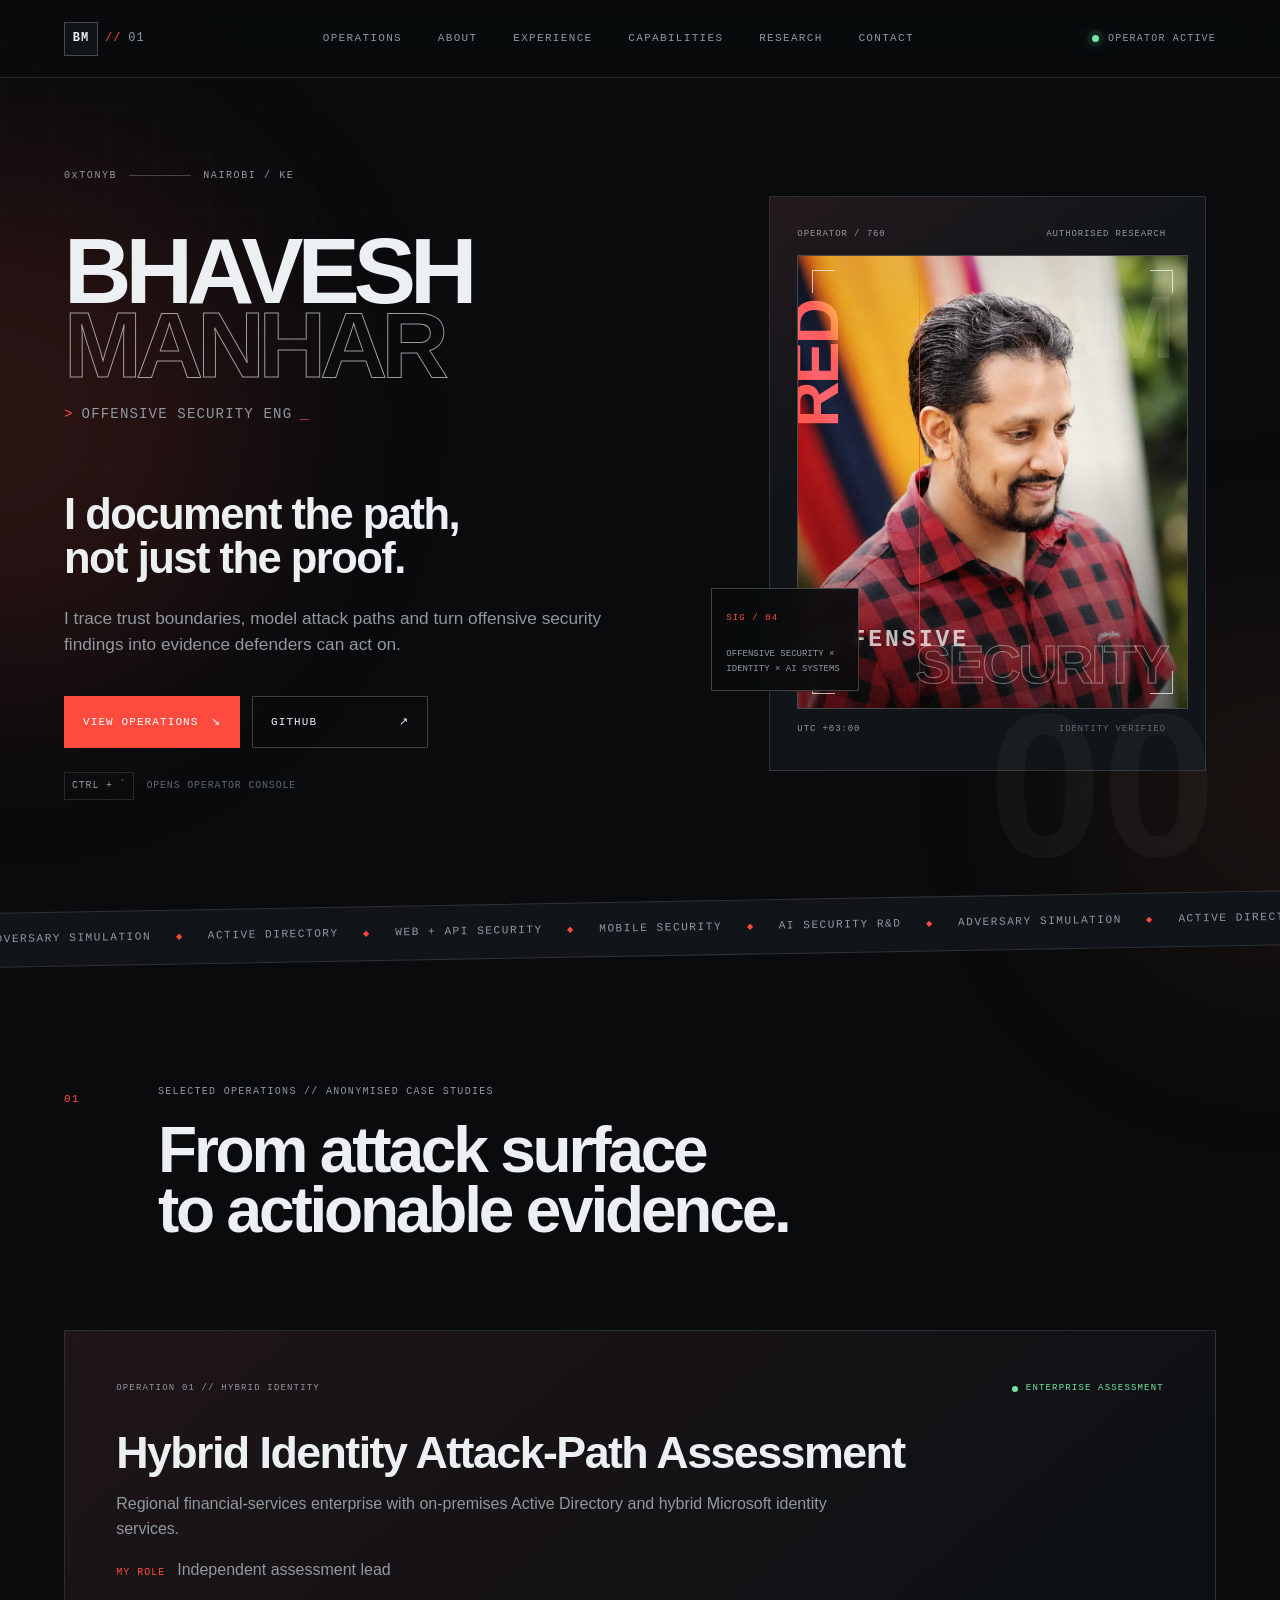
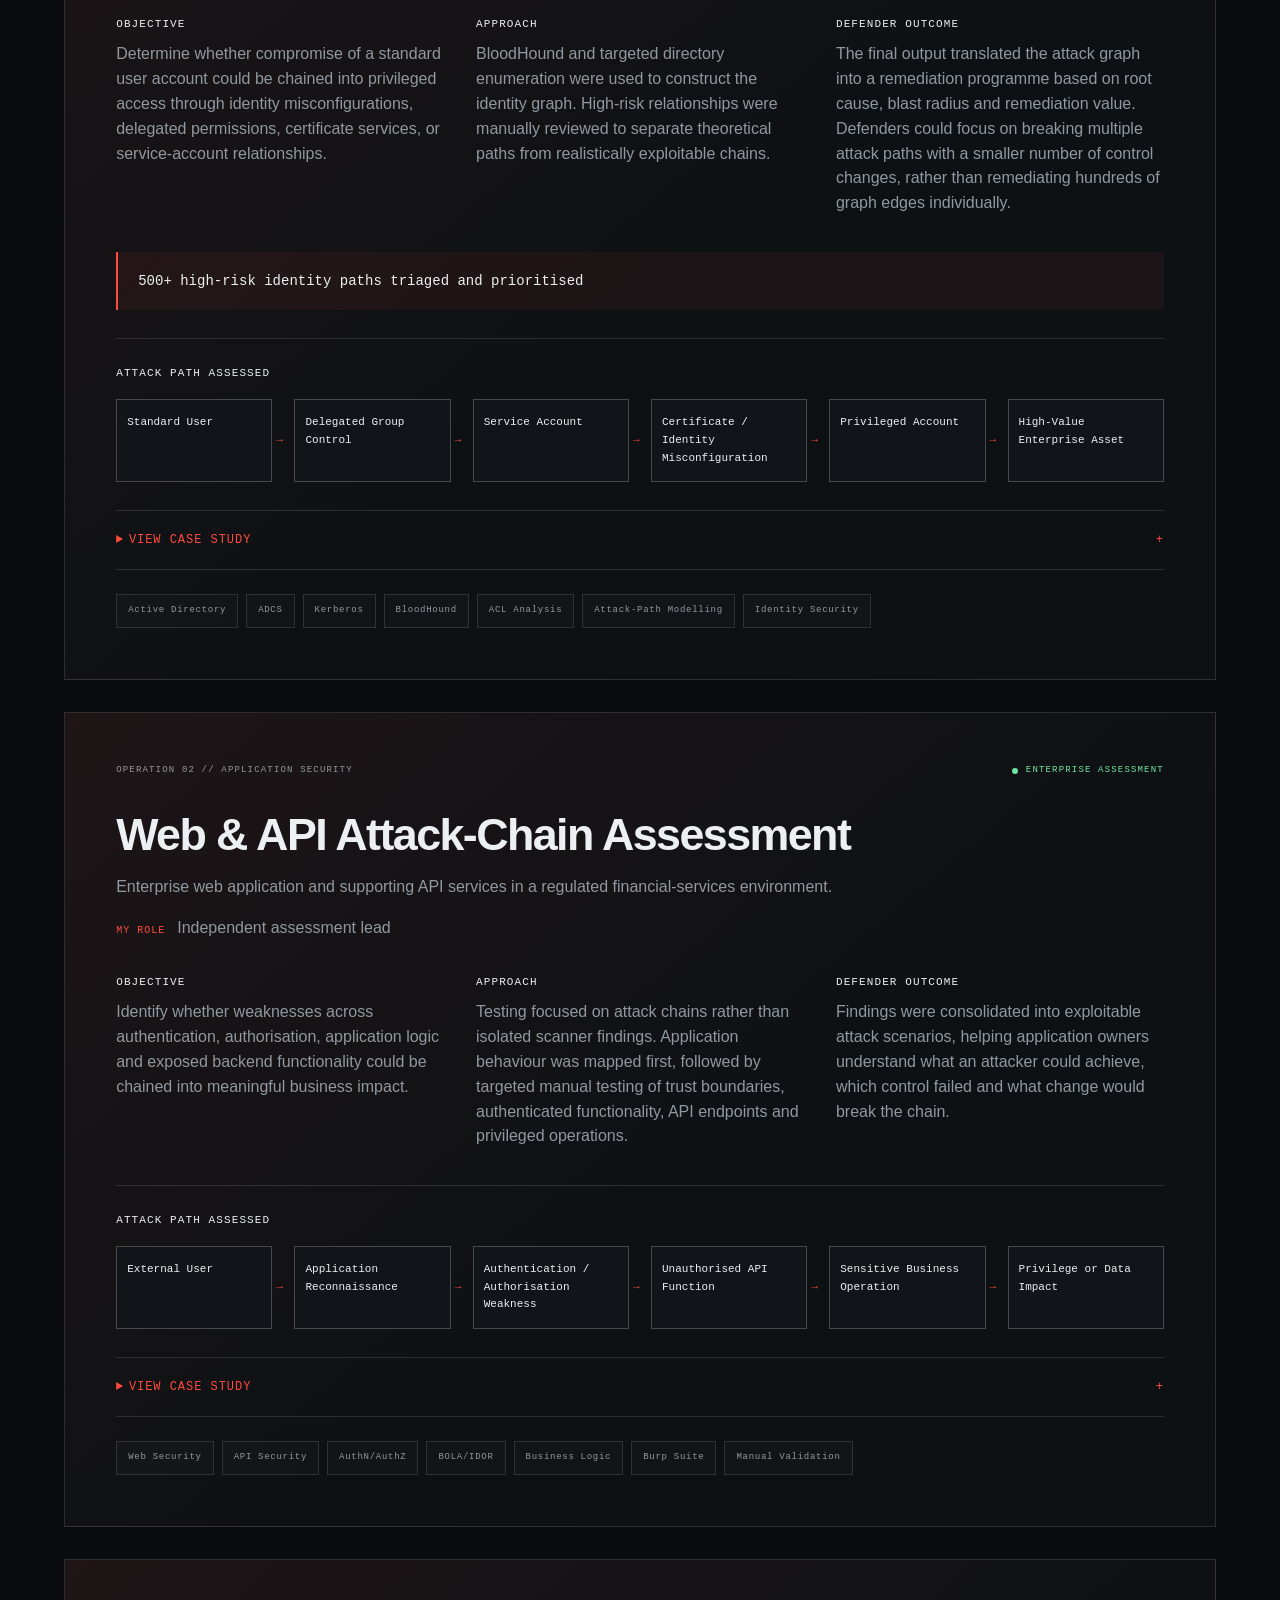
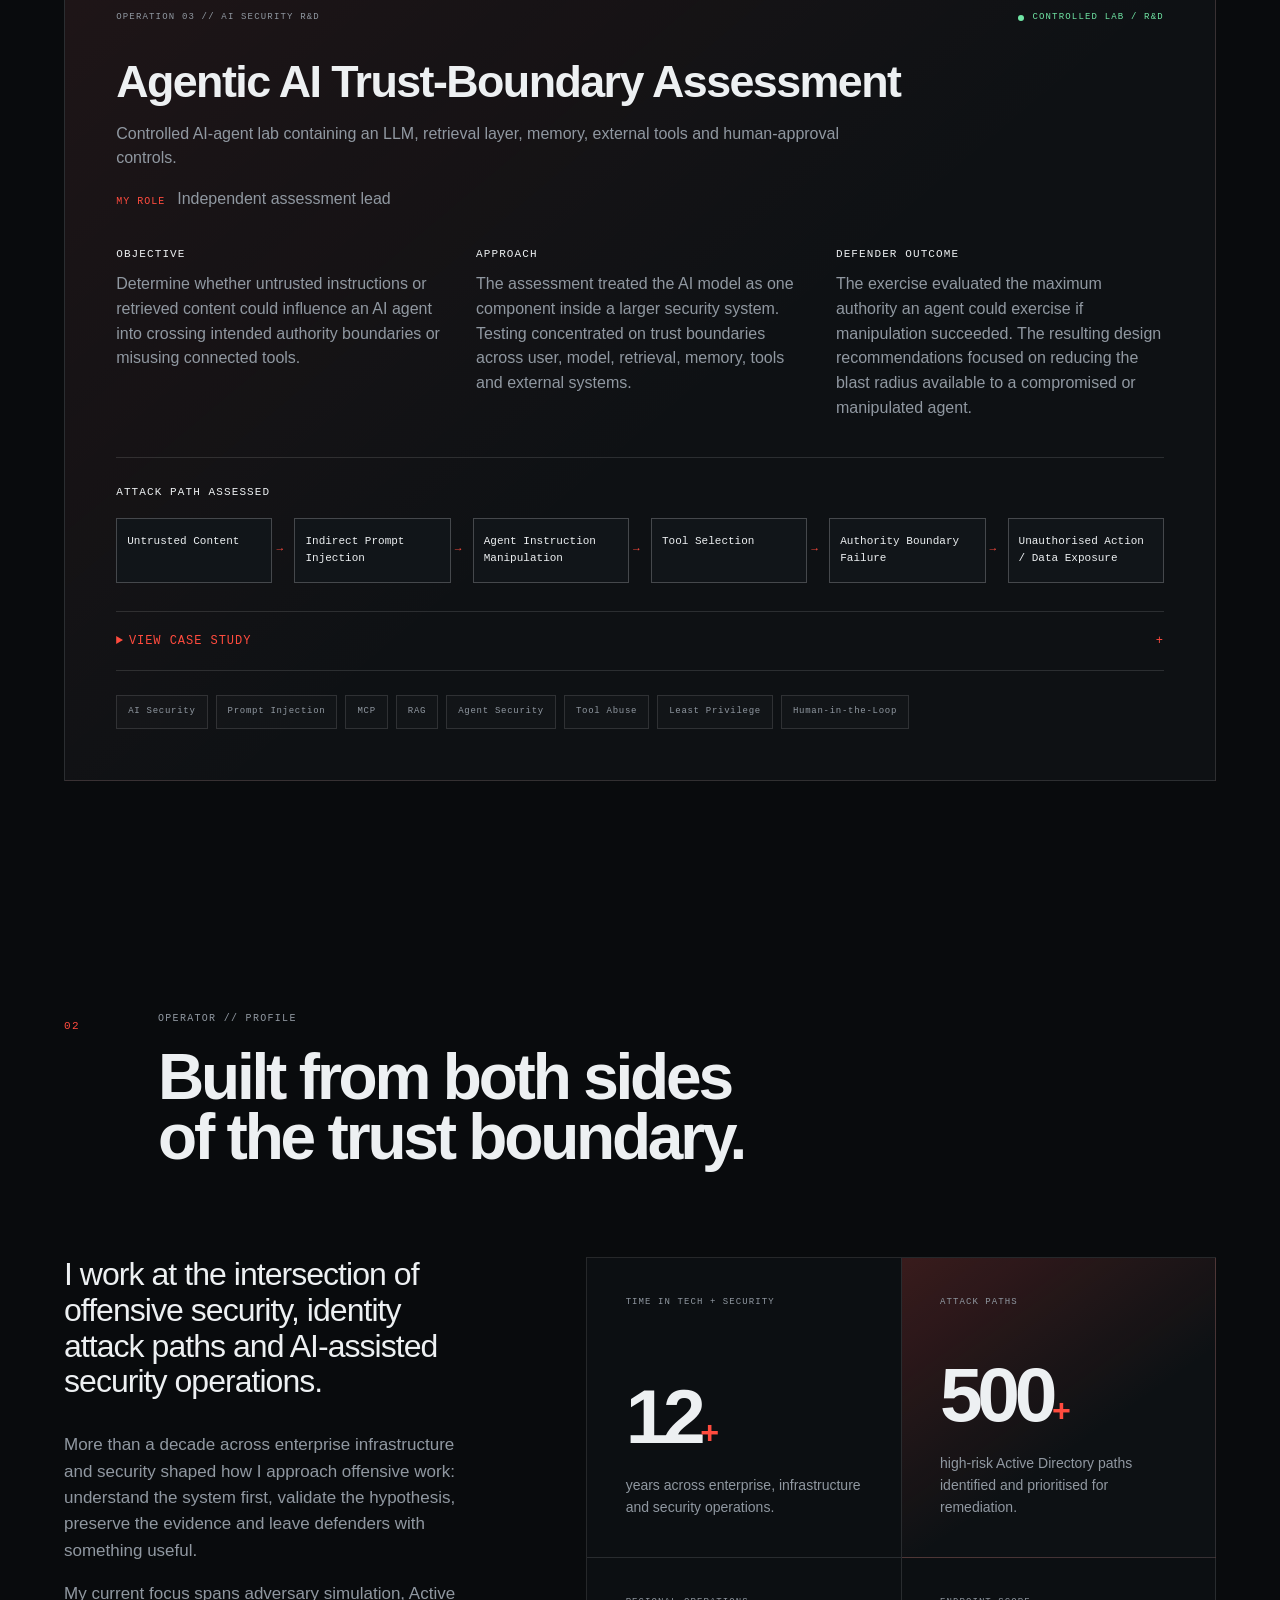
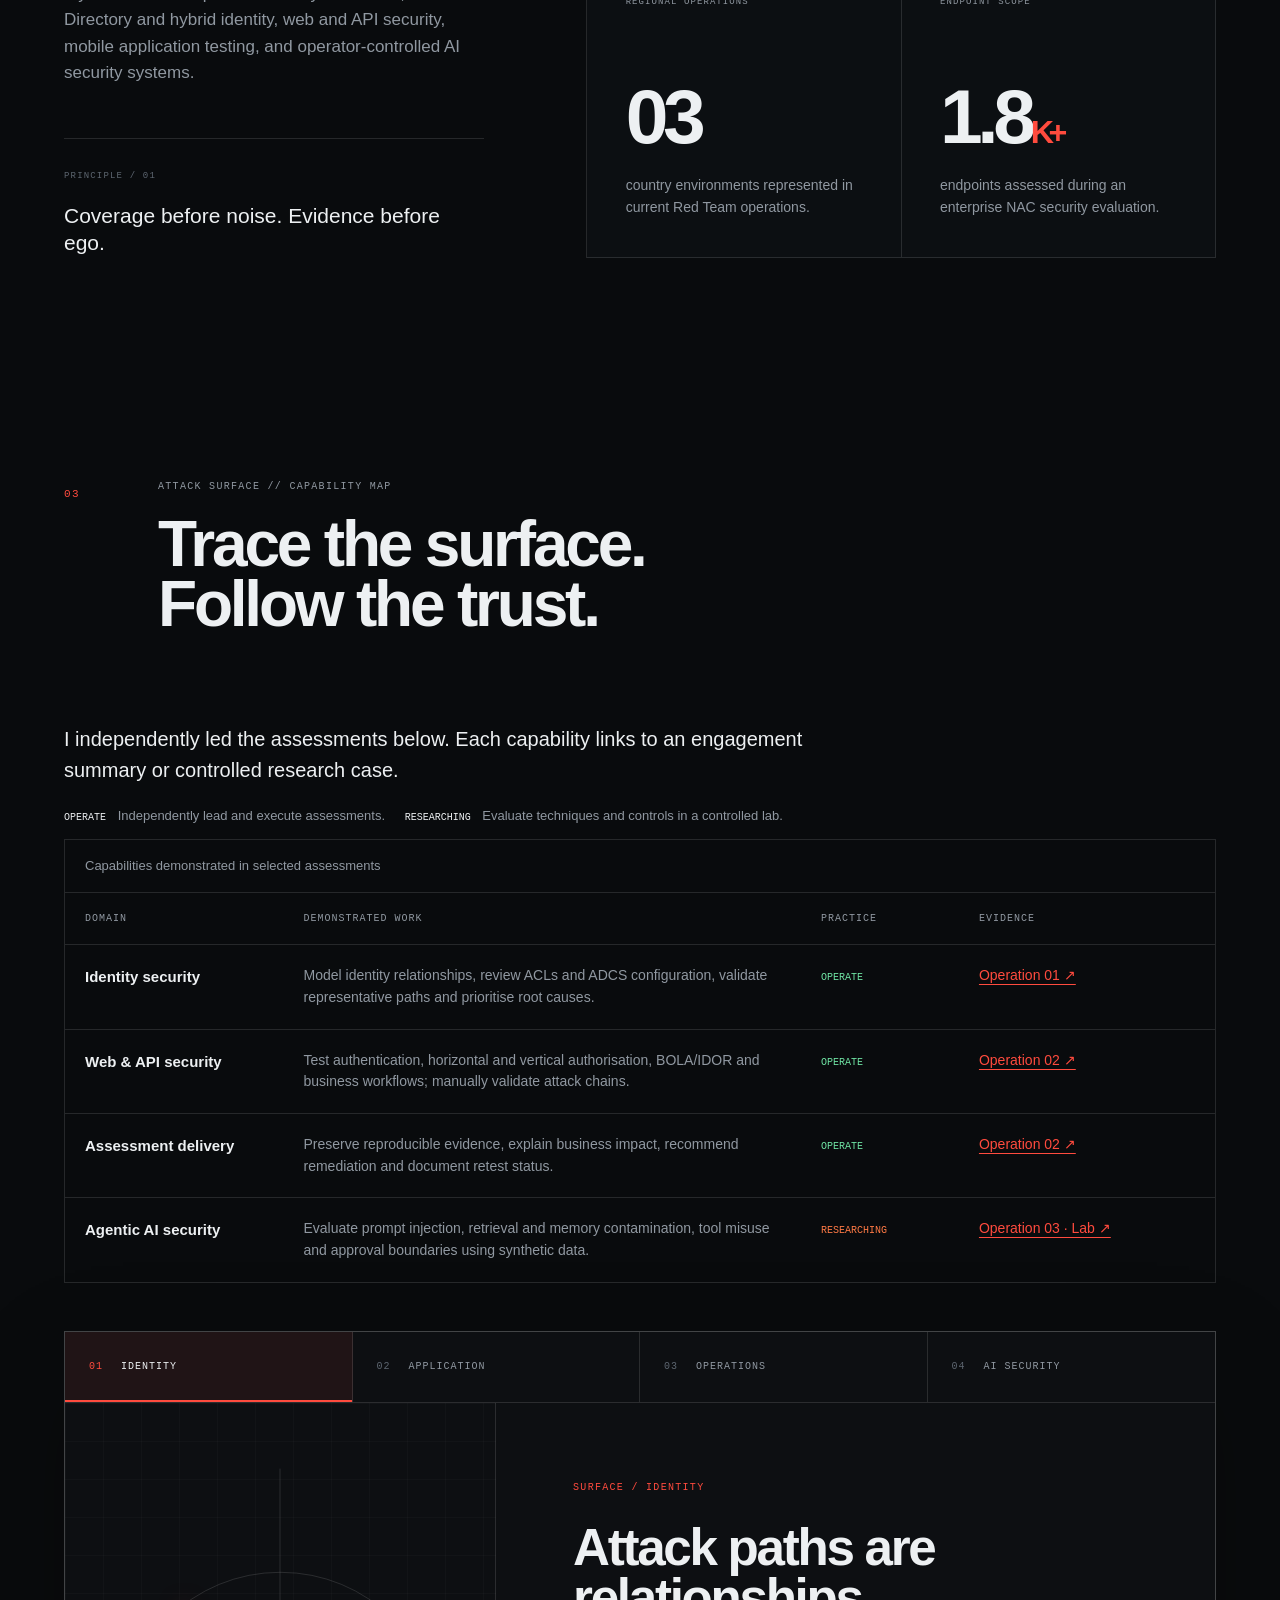
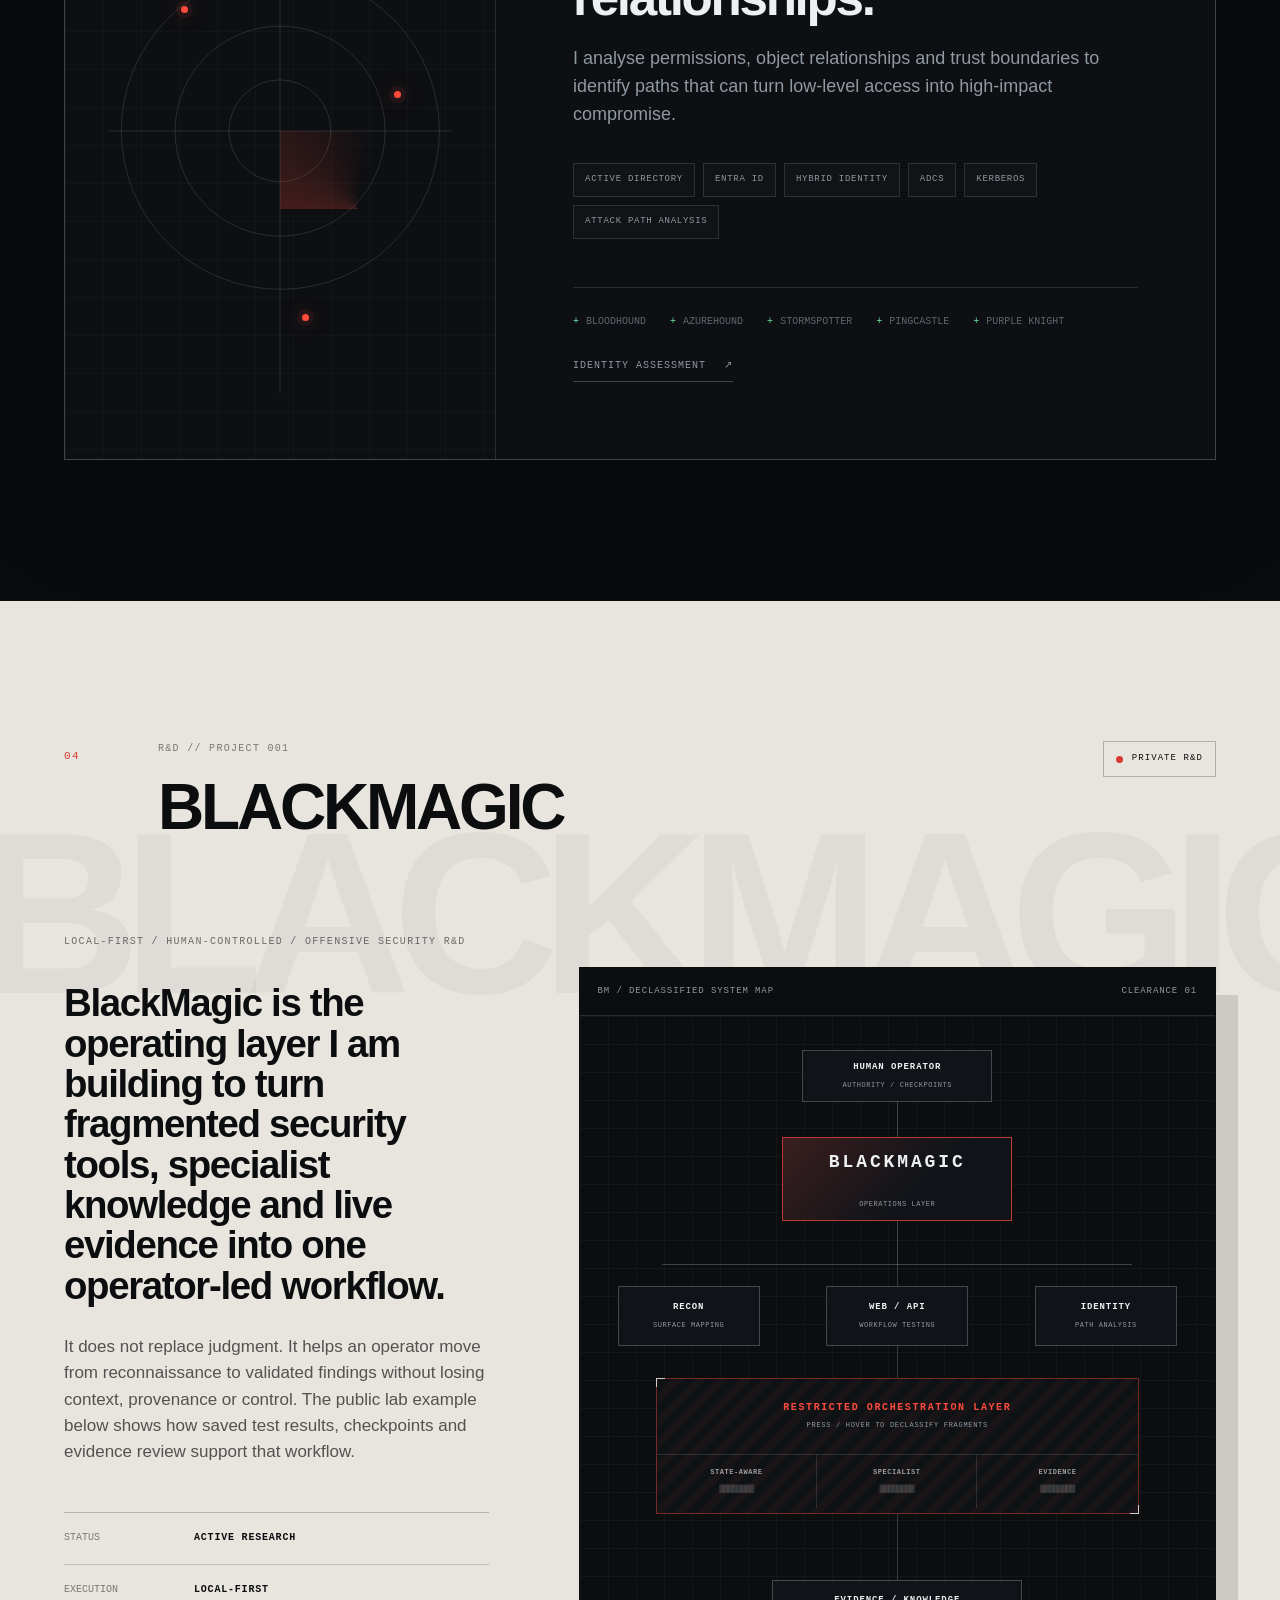
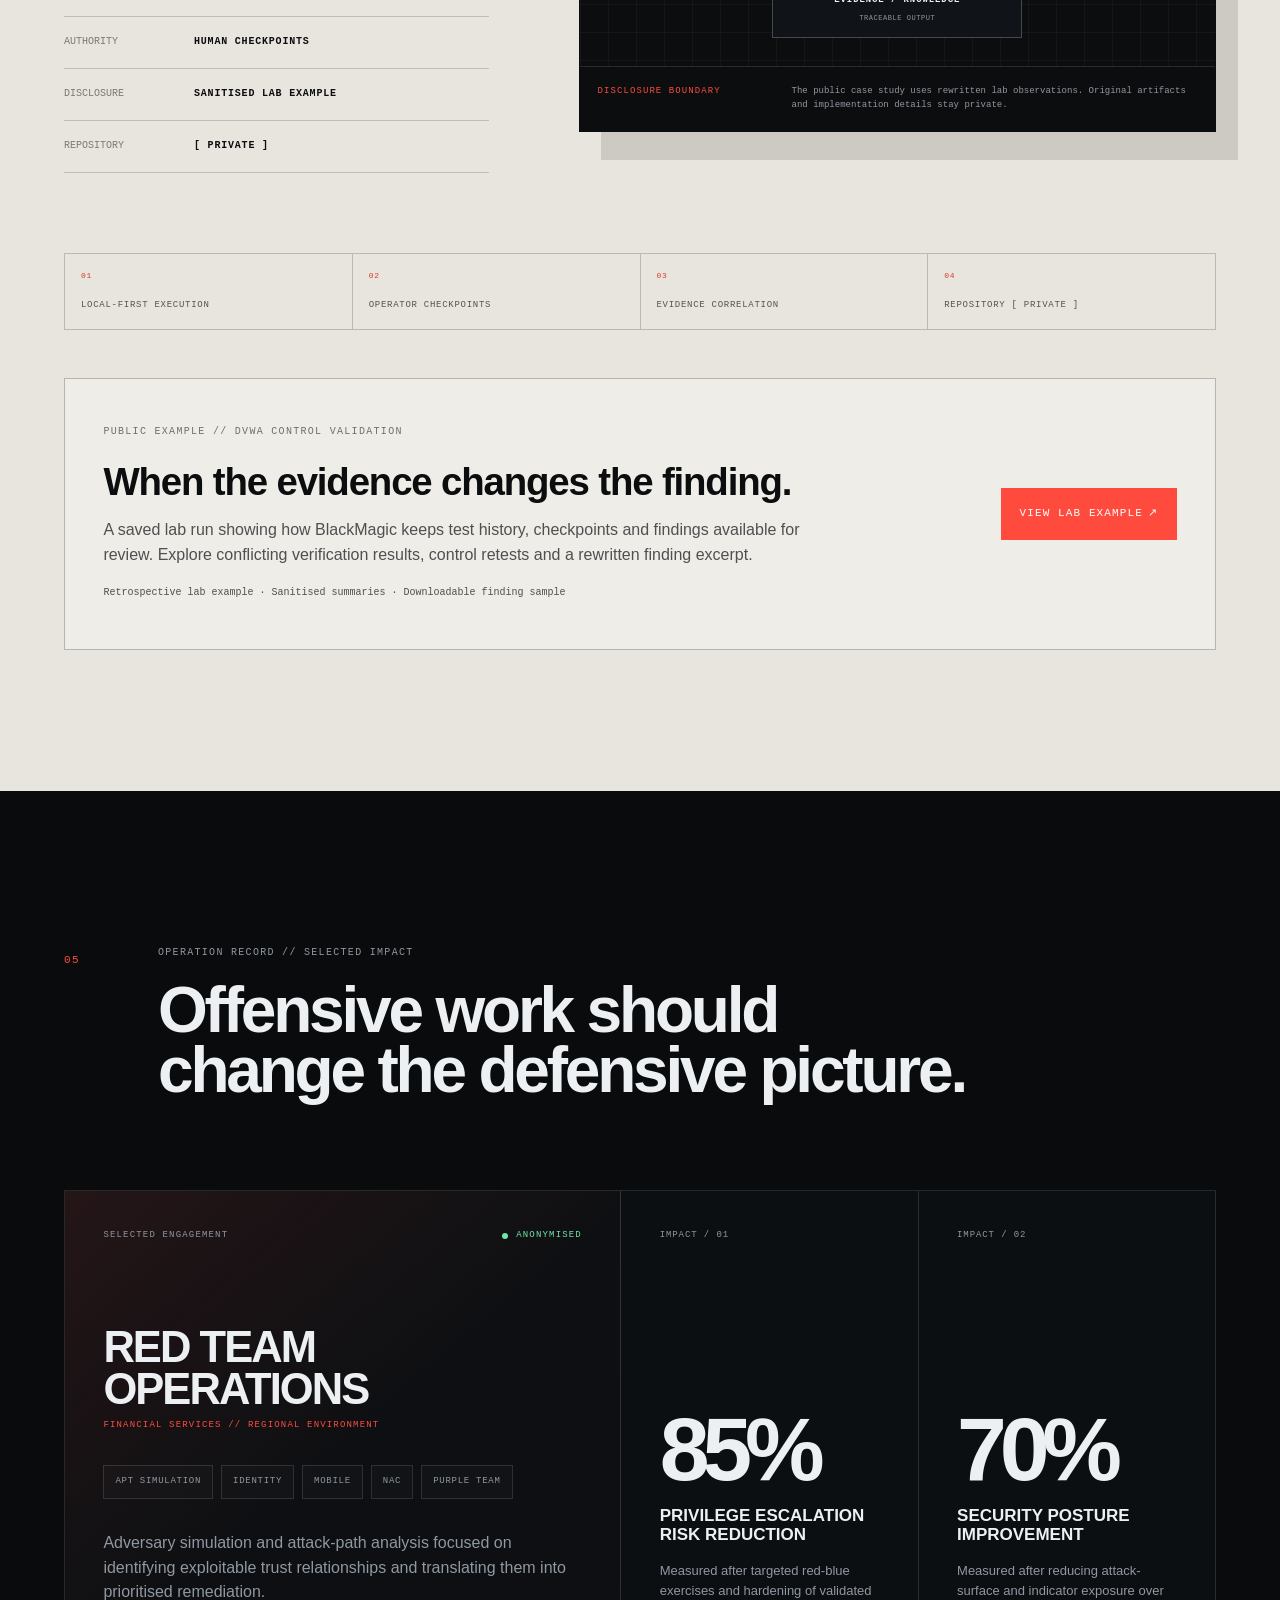
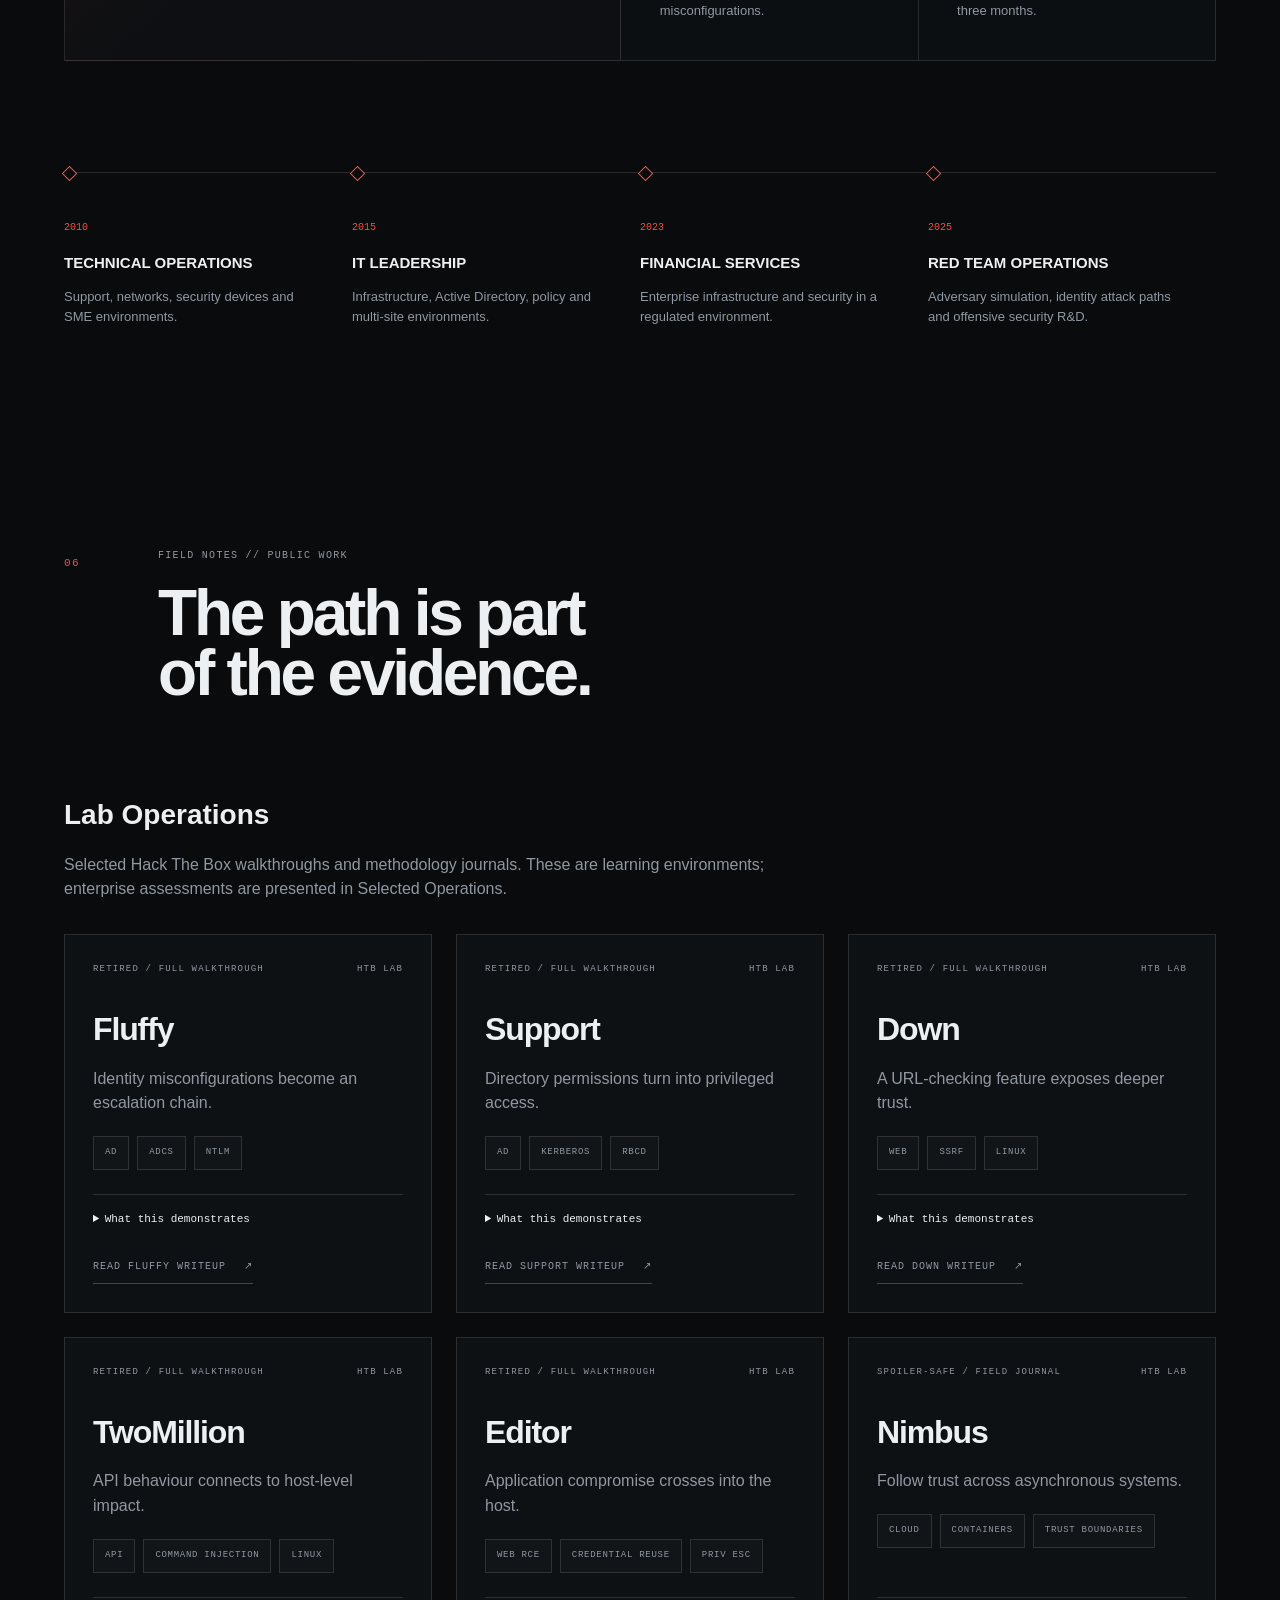
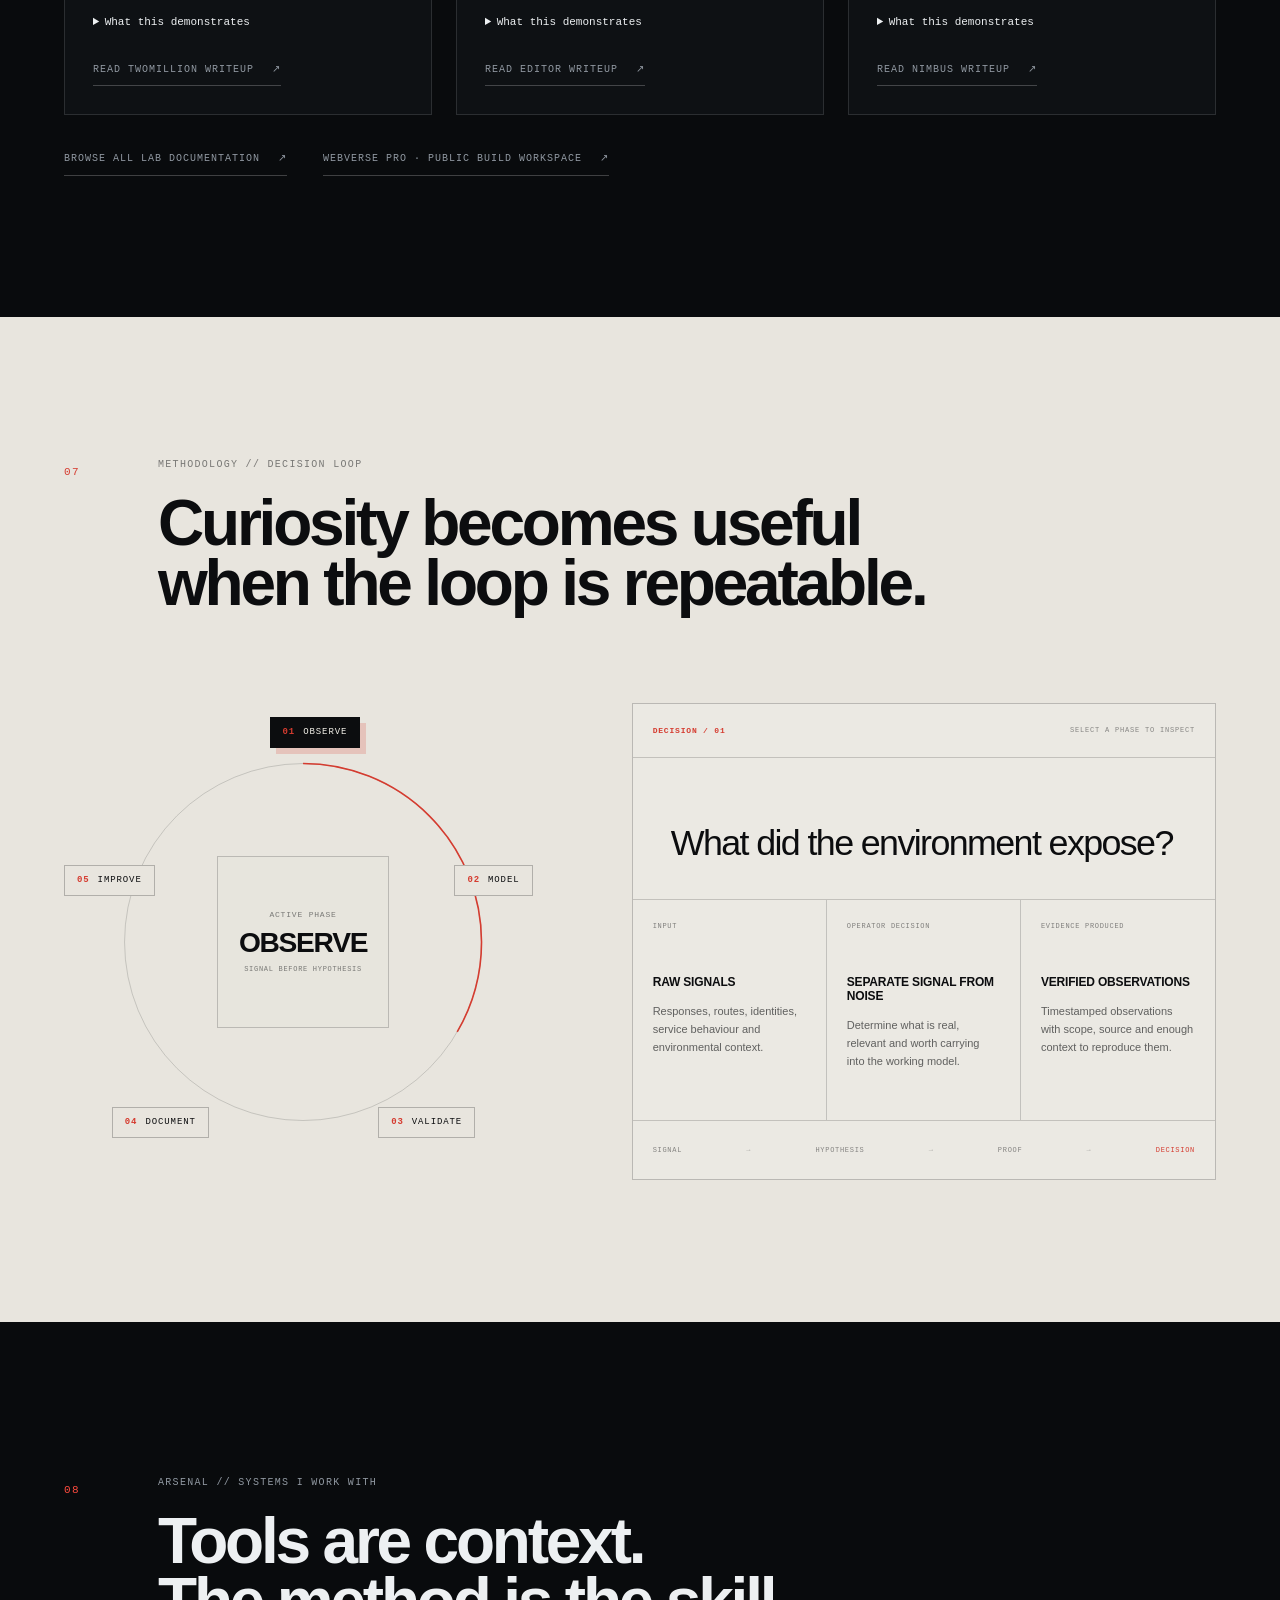
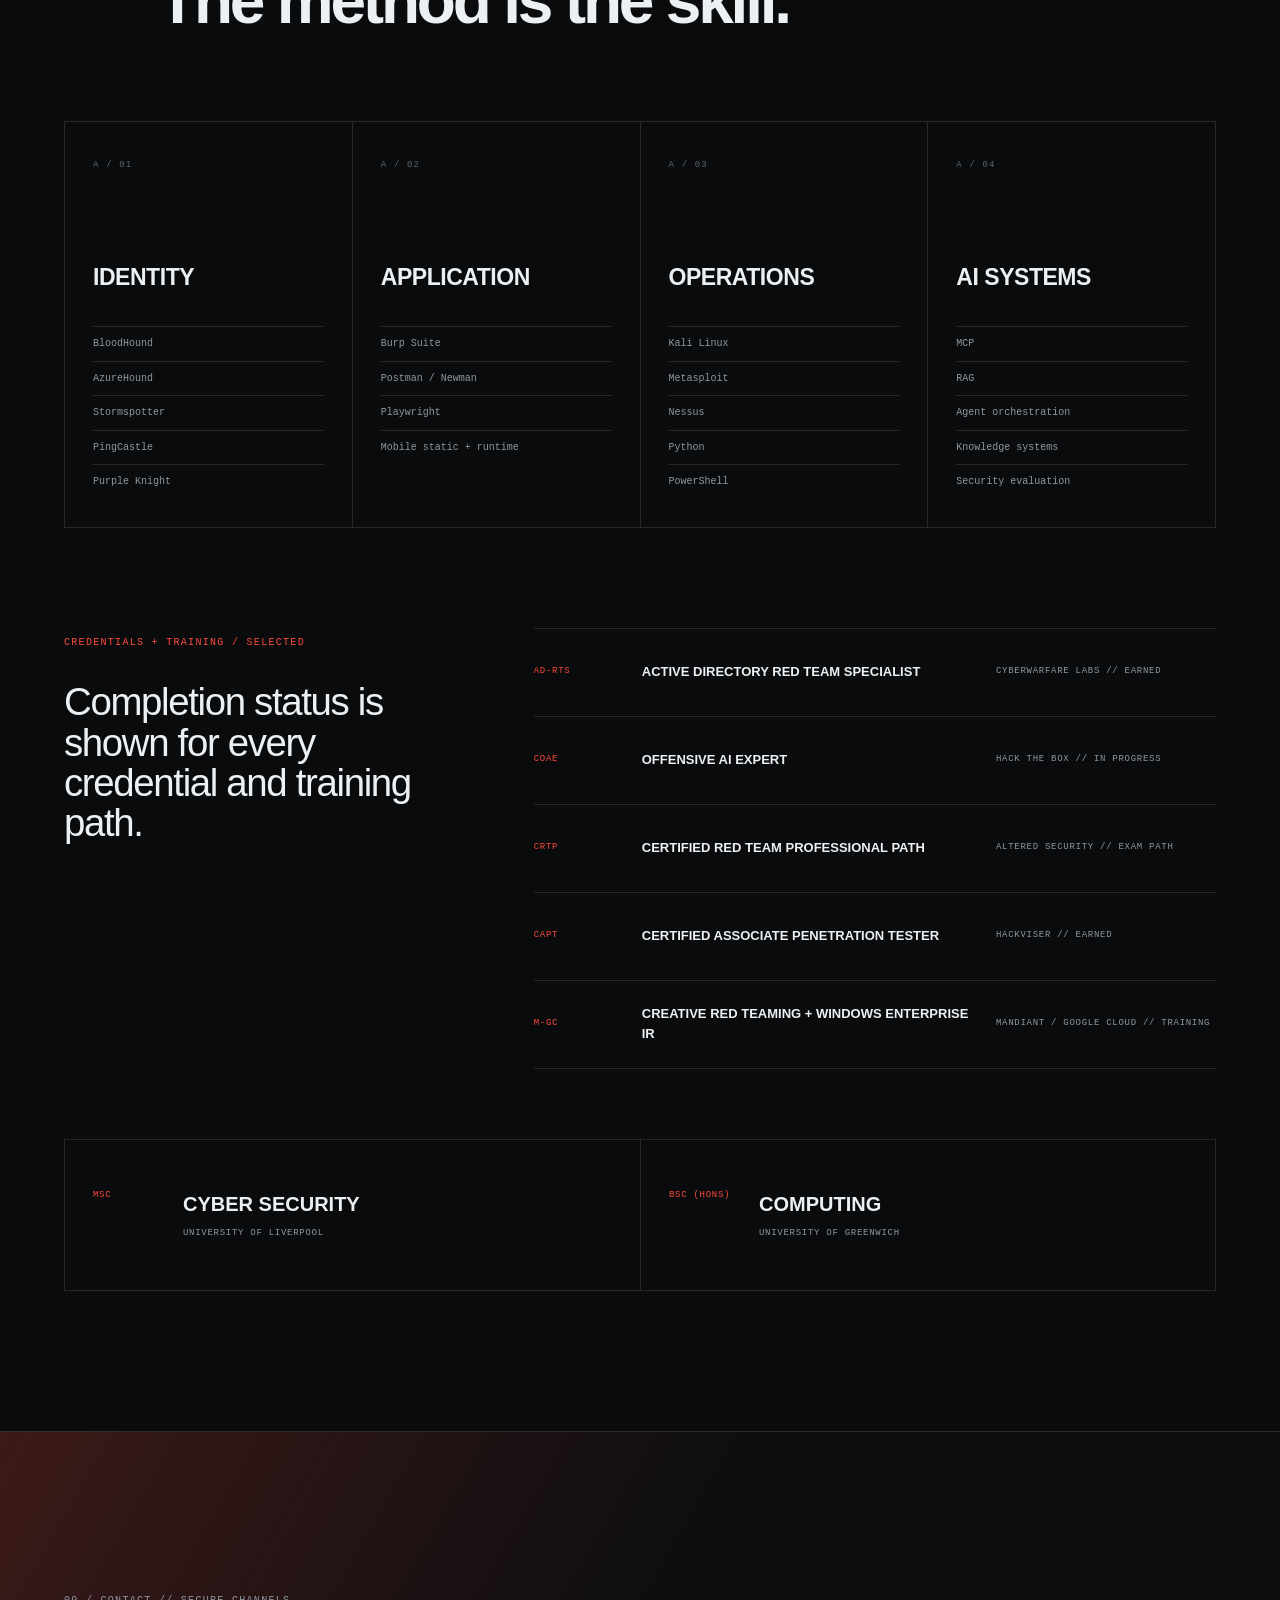
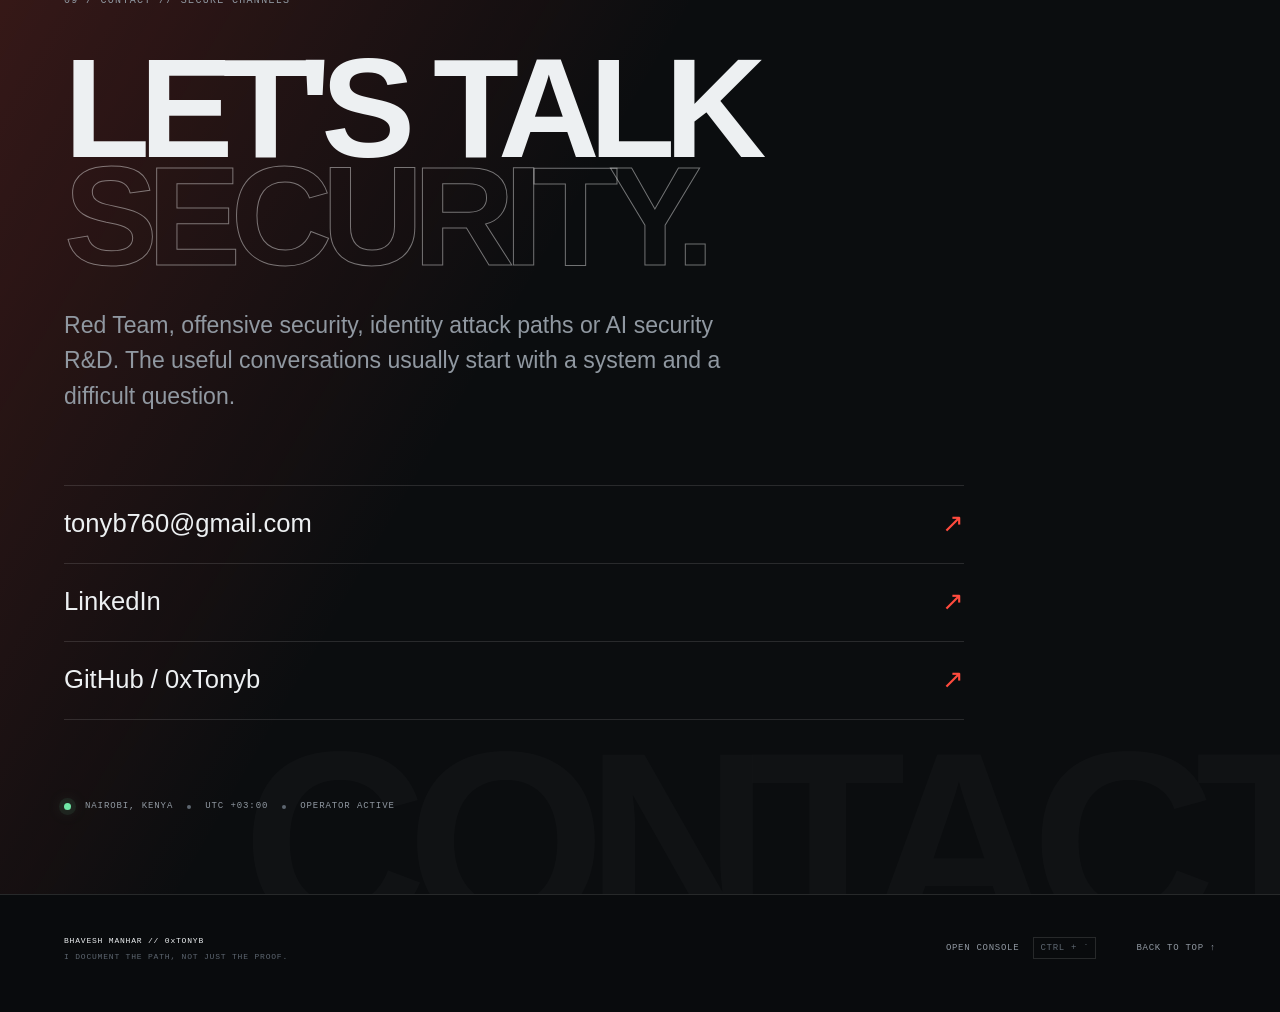
==== commit 5b5e730f: "feat: add sanitised BlackMagic lab example" ====
--- a/index.html
+++ b/index.html
@@ -19,7 +19,7 @@
   <meta name="twitter:image" content="https://tonyb760.github.io/assets/bhavesh-manhar.webp" />
   <title>Bhavesh Manhar // Red Team Operator</title>
   <link rel="icon" href="./assets/favicon.svg" type="image/svg+xml" />
-  <link rel="stylesheet" href="./styles.css?v=20260930-2" />
+  <link rel="stylesheet" href="./styles.css?v=20261001-1" />
   <script type="application/ld+json">
     {
       "@context": "https://schema.org",
@@ -532,15 +532,15 @@
             </p>
             <p>
               It does not replace judgment. It helps an operator move from reconnaissance to
-              validated findings without losing context, provenance or control. This public view
-              exposes the operating model — not the machinery behind it.
+              validated findings without losing context, provenance or control. The public lab example below shows how saved test results, checkpoints and
+              evidence review support that workflow.
             </p>
 
             <div class="classification-table">
               <div><span>STATUS</span><strong>ACTIVE RESEARCH</strong></div>
               <div><span>EXECUTION</span><strong>LOCAL-FIRST</strong></div>
               <div><span>AUTHORITY</span><strong>HUMAN CHECKPOINTS</strong></div>
-              <div><span>DISCLOSURE</span><strong>SURFACE ONLY</strong></div>
+              <div><span>DISCLOSURE</span><strong>SANITISED LAB EXAMPLE</strong></div>
               <div><span>REPOSITORY</span><strong>[ PRIVATE ]</strong></div>
             </div>
           </div>
@@ -598,7 +598,7 @@
 
             <div class="redaction-note">
               <span>DISCLOSURE BOUNDARY</span>
-              <p>Capabilities are public. Decision logic, implementation details and active R&amp;D remain withheld.</p>
+              <p>The public case study uses rewritten lab observations. Original artifacts and implementation details stay private.</p>
             </div>
           </div>
         </div>
@@ -609,7 +609,15 @@
           <span><small>03</small>EVIDENCE CORRELATION</span>
           <span><small>04</small>REPOSITORY [ PRIVATE ]</span>
         </div>
-        <p class="blackmagic-signoff" data-reveal>The interface is visible. <strong>The machinery is not.</strong></p>
+        <article class="blackmagic-demo" data-reveal>
+          <div>
+            <span class="project-type">PUBLIC EXAMPLE // DVWA CONTROL VALIDATION</span>
+            <h3>When the evidence changes the finding.</h3>
+            <p>A saved lab run showing how BlackMagic keeps test history, checkpoints and findings available for review. Explore conflicting verification results, control retests and a rewritten finding excerpt.</p>
+            <p class="blackmagic-demo-note">Retrospective lab example · Sanitised summaries · Downloadable finding sample</p>
+          </div>
+          <a class="button button-primary" href="./blackmagic-lab.html"><span>View Lab Example</span><span aria-hidden="true">↗</span></a>
+        </article>
       </div>
     </section>
 
--- a/styles.css
+++ b/styles.css
@@ -3088,3 +3088,61 @@
 .capability-table-wrap:focus-visible, .lab-details summary:focus-visible { outline: 2px solid var(--signal); outline-offset: 4px; }
 @media (max-width: 1100px) { .lab-grid { grid-template-columns: repeat(2, minmax(0, 1fr)); } }
 @media (max-width: 650px) { .lab-grid { grid-template-columns: 1fr; } }
+
+/* Public BlackMagic lab evidence. */
+.blackmagic-demo {
+  display: grid;
+  grid-template-columns: 1fr auto;
+  gap: 32px;
+  align-items: center;
+  margin-top: 48px;
+  padding: clamp(24px, 3vw, 40px);
+  border: 1px solid rgba(12,13,15,.25);
+  background: rgba(255,255,255,.3);
+}
+.blackmagic-demo h3 { max-width: 760px; margin: 20px 0 16px; font-size: clamp(28px, 3vw, 44px); line-height: 1.05; letter-spacing: -.03em; }
+.blackmagic-demo p { max-width: 740px; color: rgba(12,13,15,.7); }
+.blackmagic-demo .blackmagic-demo-note { font: 10px/1.7 var(--mono); }
+.case-page-header { display: flex; justify-content: space-between; align-items: center; gap: 24px; padding: 24px var(--side); border-bottom: 1px solid var(--line); }
+.case-page-header .text-link { margin-top: 0; }
+.case-page-main { padding-top: clamp(60px, 7vw, 110px); padding-bottom: 80px; }
+.case-page-intro { max-width: 1000px; }
+.case-page-intro h1 { font-size: clamp(40px, 6vw, 86px); line-height: 1.02; letter-spacing: -.05em; margin: 0 0 28px; }
+.case-page-lead { max-width: 800px; font-size: clamp(20px, 2.1vw, 28px); }
+.case-disclosure { padding: 20px; margin: 28px 0 0; border-left: 2px solid var(--signal); background: var(--bg-soft); color: var(--muted); font-size: 14px; }
+.case-section { margin-top: clamp(60px, 7vw, 100px); padding-top: 32px; border-top: 1px solid var(--line); }
+.case-section h2 { margin: 0 0 28px; max-width: 900px; font-size: clamp(28px, 3.3vw, 48px); line-height: 1.1; letter-spacing: -.035em; }
+.case-section h3 { font-size: 20px; line-height: 1.3; }
+.case-section p, .case-section li { color: var(--muted); }
+.case-two-column { display: grid; grid-template-columns: repeat(2, minmax(0, 1fr)); gap: 48px; }
+.case-two-column li + li { margin-top: 12px; }
+.case-two-column ul { padding-left: 20px; }
+.case-workflow { list-style: none; padding: 0; display: grid; grid-template-columns: repeat(4, minmax(0, 1fr)); gap: 20px; }
+.case-workflow li { padding: 24px; background: var(--panel); border: 1px solid var(--line); }
+.case-workflow span { color: var(--signal); font: 12px var(--mono); }
+.case-workflow h3 { color: var(--text); }
+.case-workflow p { font-size: 14px; }
+.case-observations { display: grid; gap: 20px; }
+.case-observations article, .case-finding { padding: clamp(24px, 3vw, 40px); background: var(--bg-soft); border: 1px solid var(--line); }
+.case-status { color: var(--ember); font: 10px/1.6 var(--mono); letter-spacing: .08em; }
+.case-conclusion { padding-top: 16px; border-top: 1px solid var(--line); }
+.case-conclusion strong { color: var(--text); }
+.case-finding { margin-bottom: 28px; }
+.case-finding .record-topline { flex-wrap: wrap; gap: 12px; }
+.case-finding dl { display: grid; grid-template-columns: 170px minmax(0, 1fr); gap: 20px 32px; }
+.case-finding dt { font: 11px/1.6 var(--mono); color: var(--signal); text-transform: uppercase; }
+.case-finding dd { margin: 0; color: var(--muted); overflow-wrap: anywhere; }
+.case-page-actions { display: flex; align-items: center; flex-wrap: wrap; gap: 28px; margin-top: 48px; }
+.case-page-actions .text-link { margin-top: 0; }
+.case-page-footer { display: flex; justify-content: space-between; flex-wrap: wrap; gap: 20px; padding: 28px var(--side); border-top: 1px solid var(--line); color: var(--muted); font: 10px/1.7 var(--mono); }
+@media (max-width: 1000px) {
+  .case-workflow { grid-template-columns: repeat(2, minmax(0, 1fr)); }
+  .blackmagic-demo { grid-template-columns: 1fr; }
+  .blackmagic-demo .button { justify-self: start; }
+}
+@media (max-width: 650px) {
+  .case-two-column, .case-workflow { grid-template-columns: 1fr; gap: 20px; }
+  .case-finding dl { grid-template-columns: 1fr; gap: 12px; }
+  .case-finding dd + dt { margin-top: 12px; }
+  .case-page-header { flex-wrap: wrap; }
+}
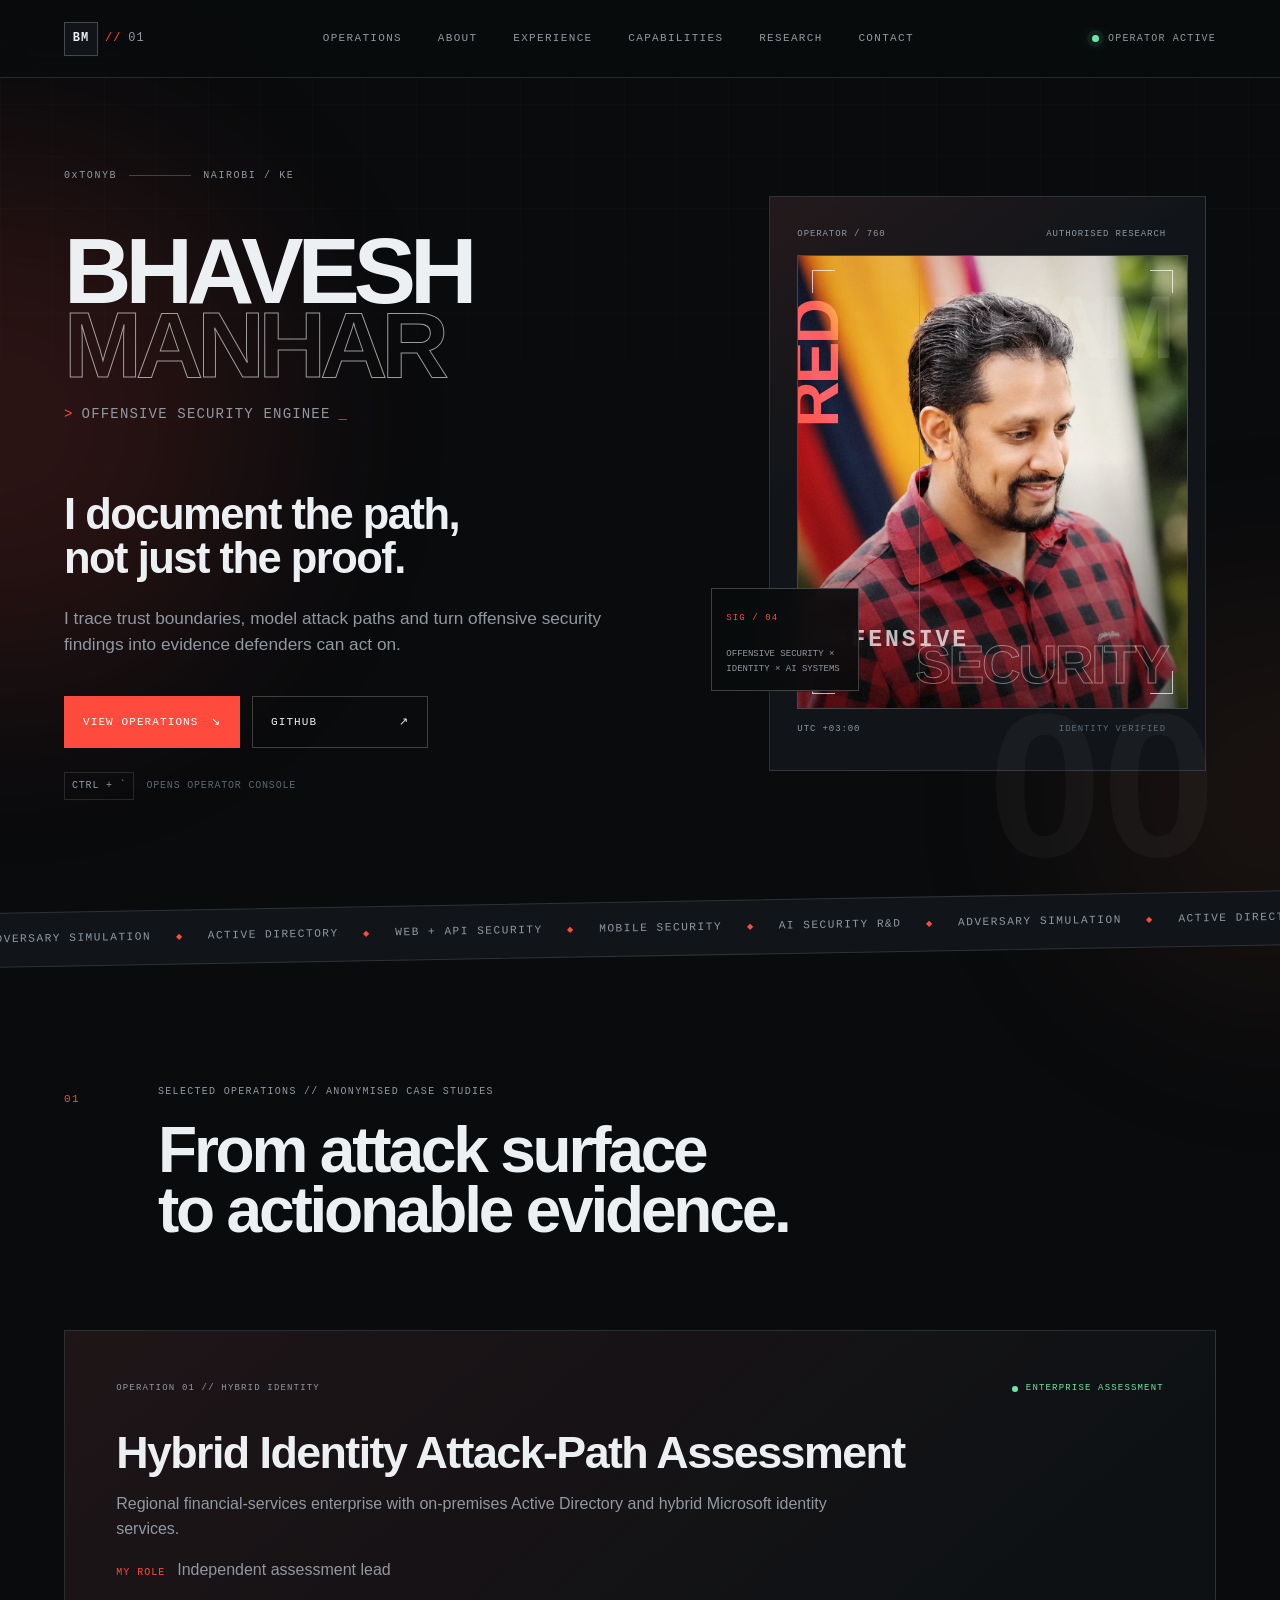
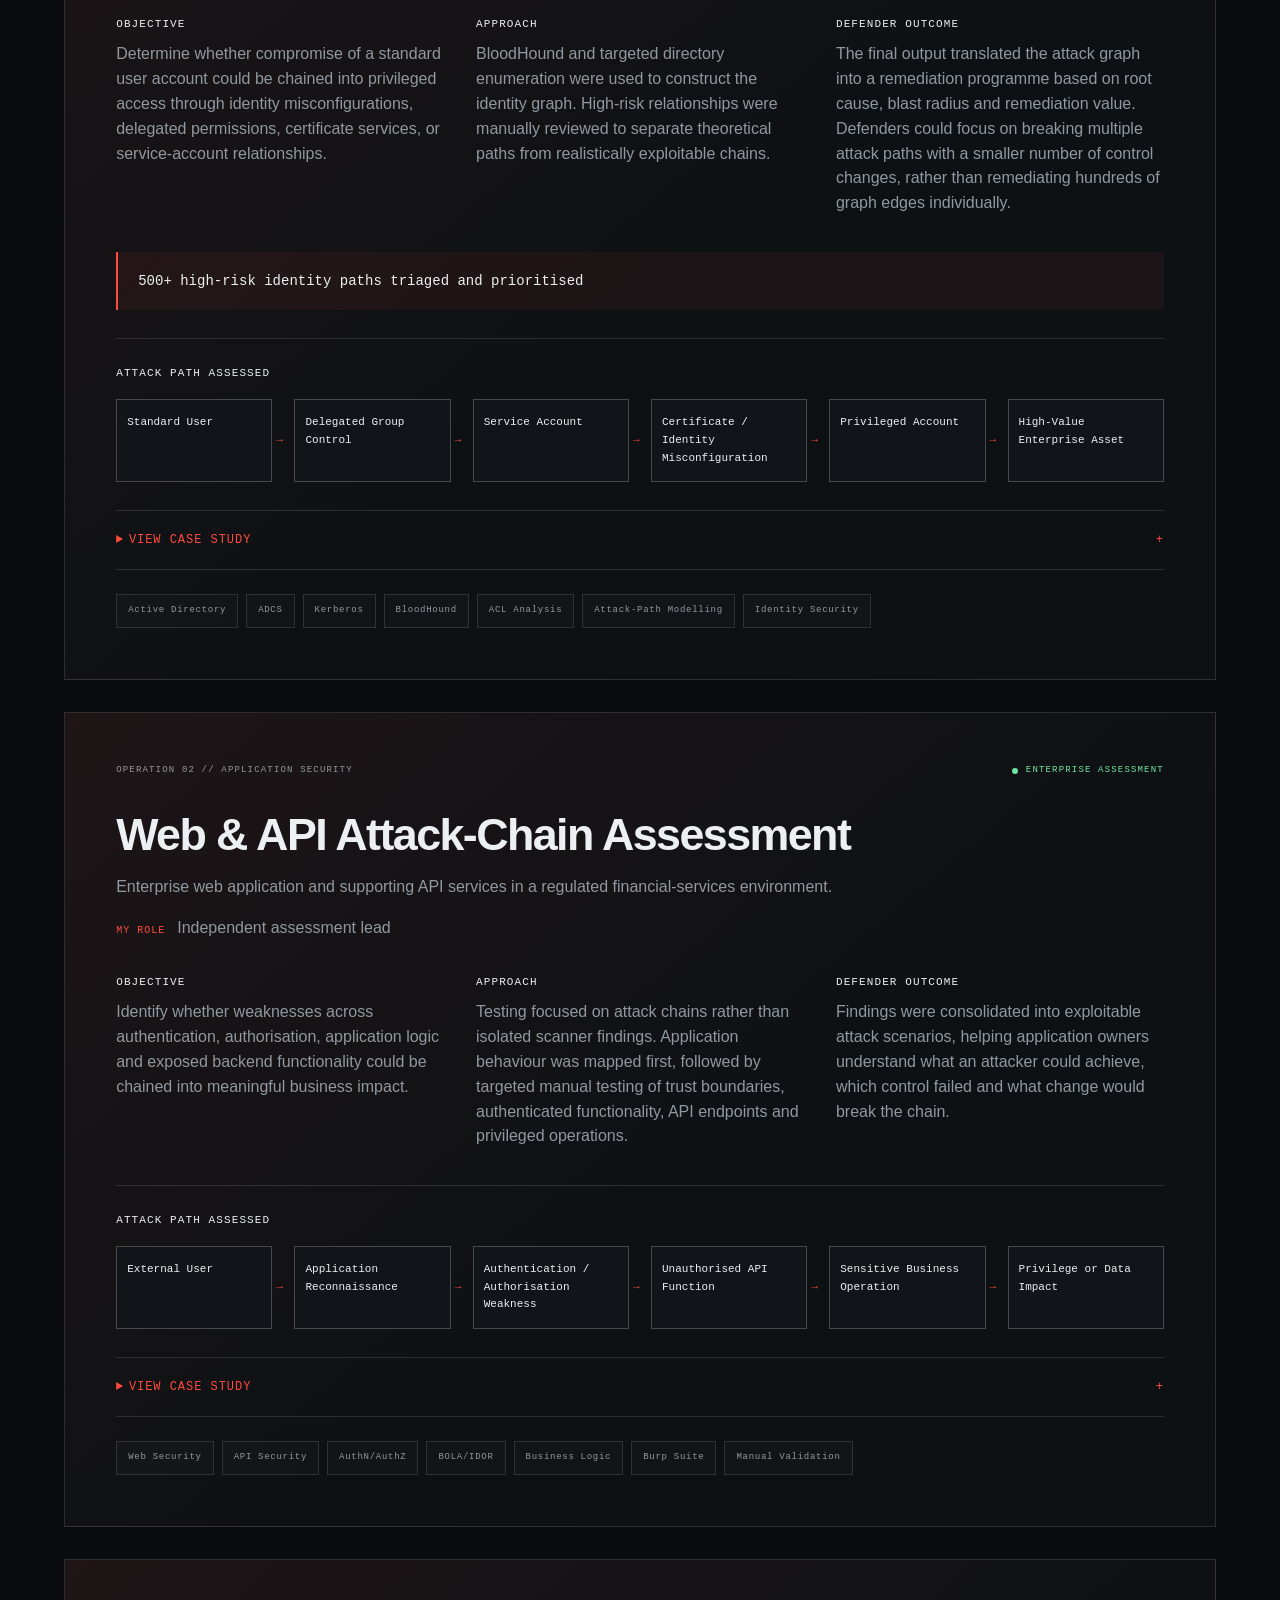
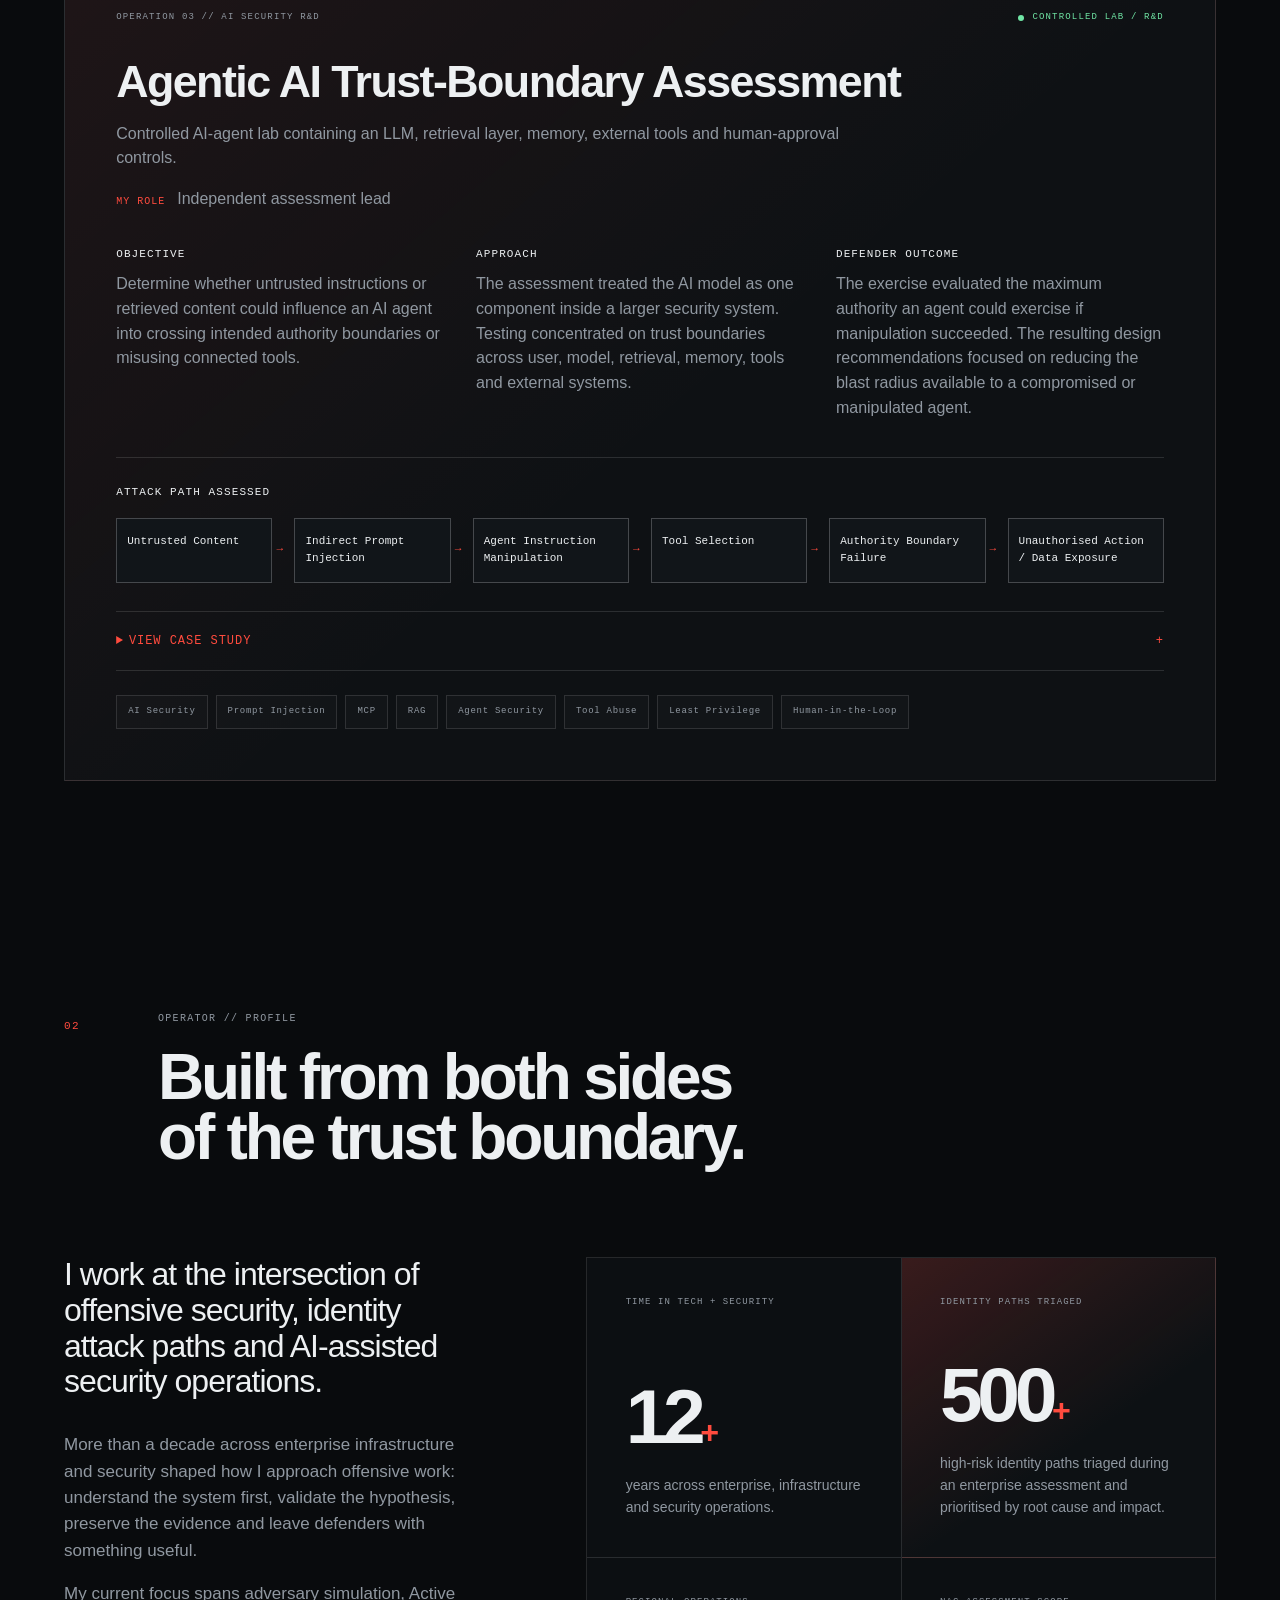
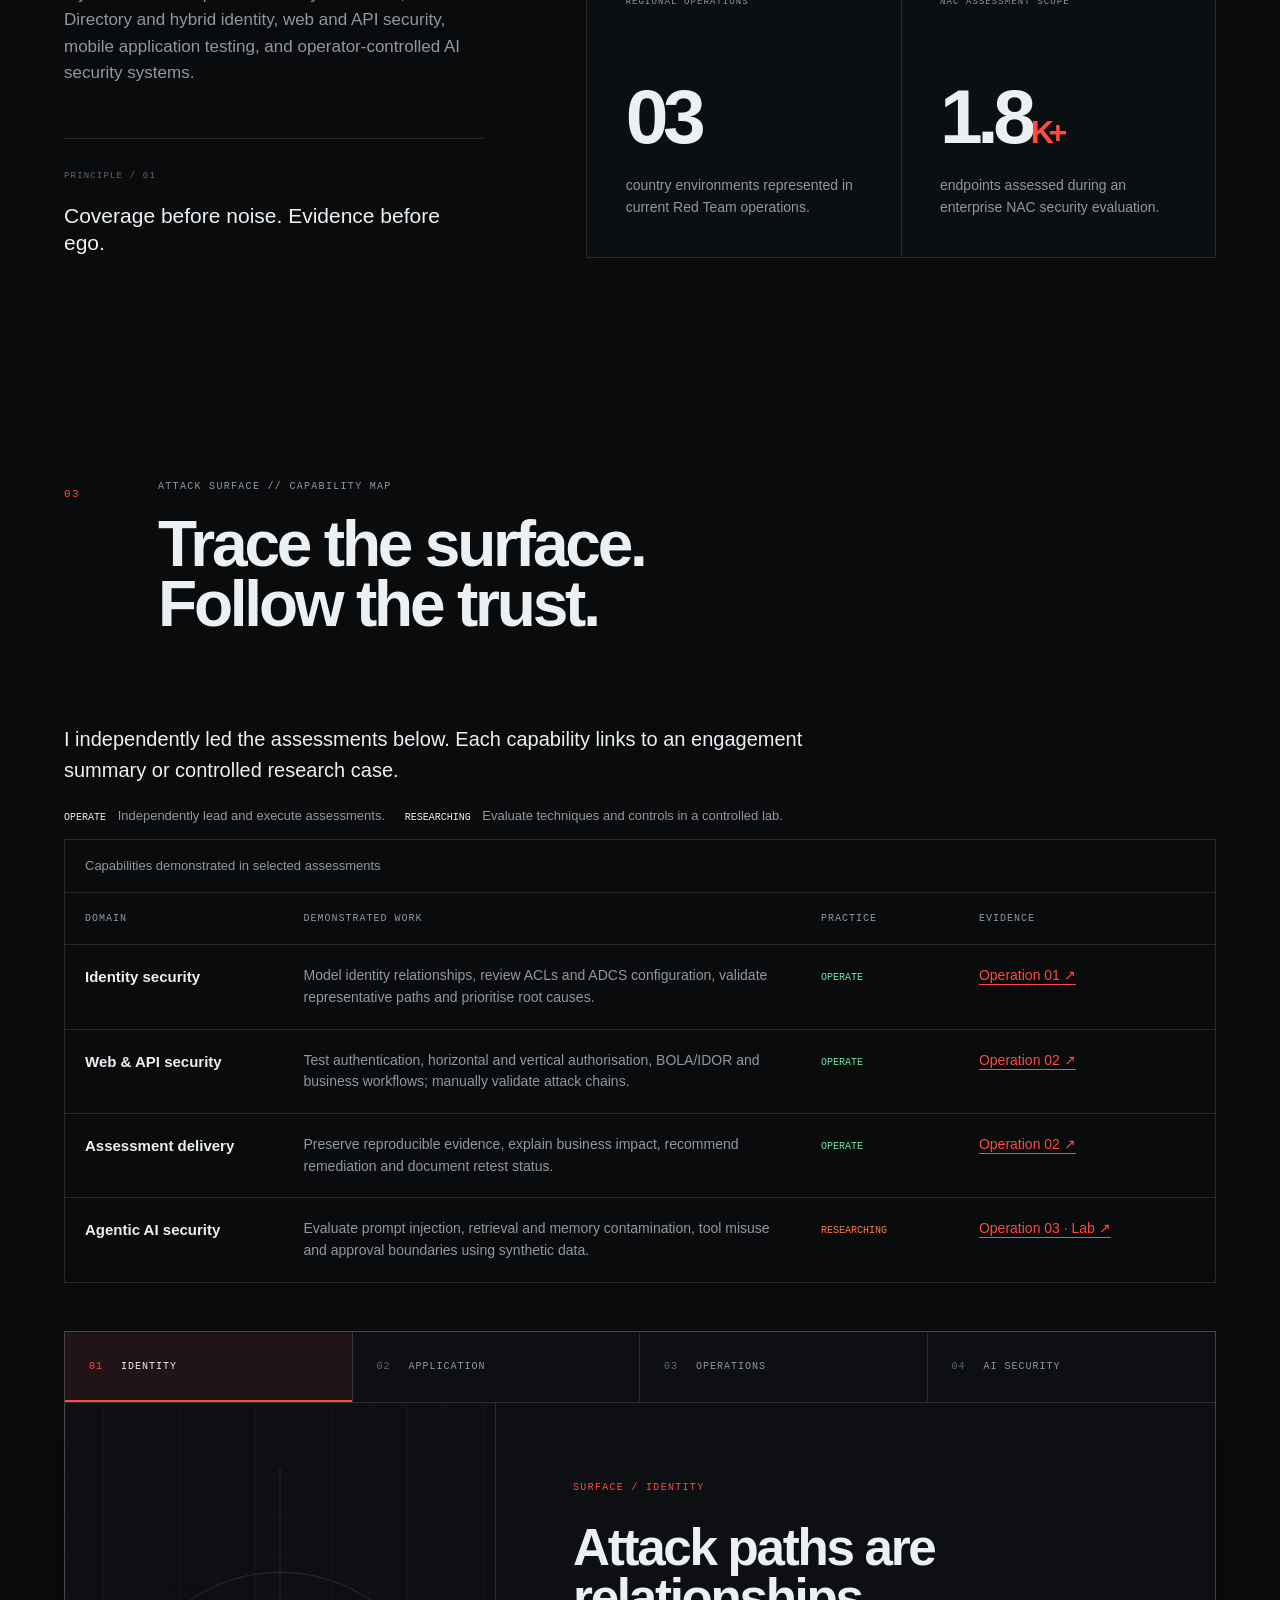
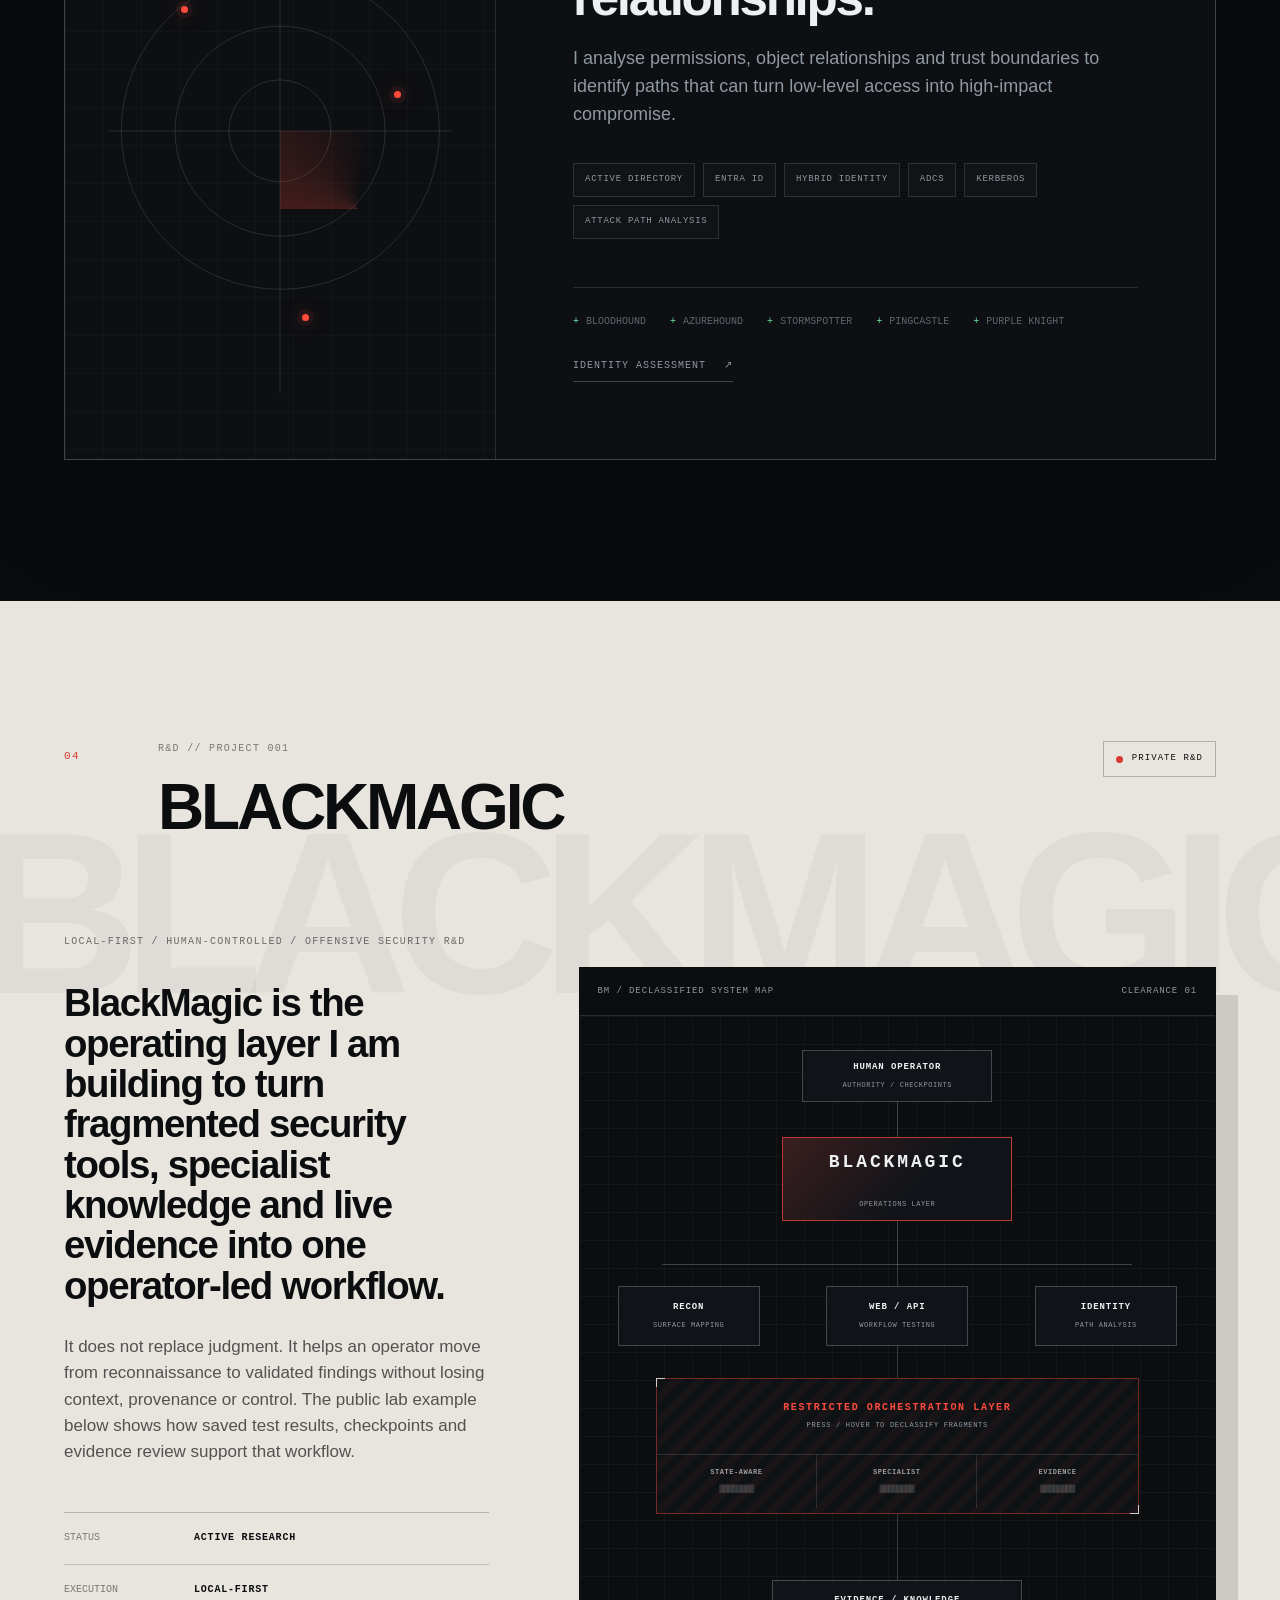
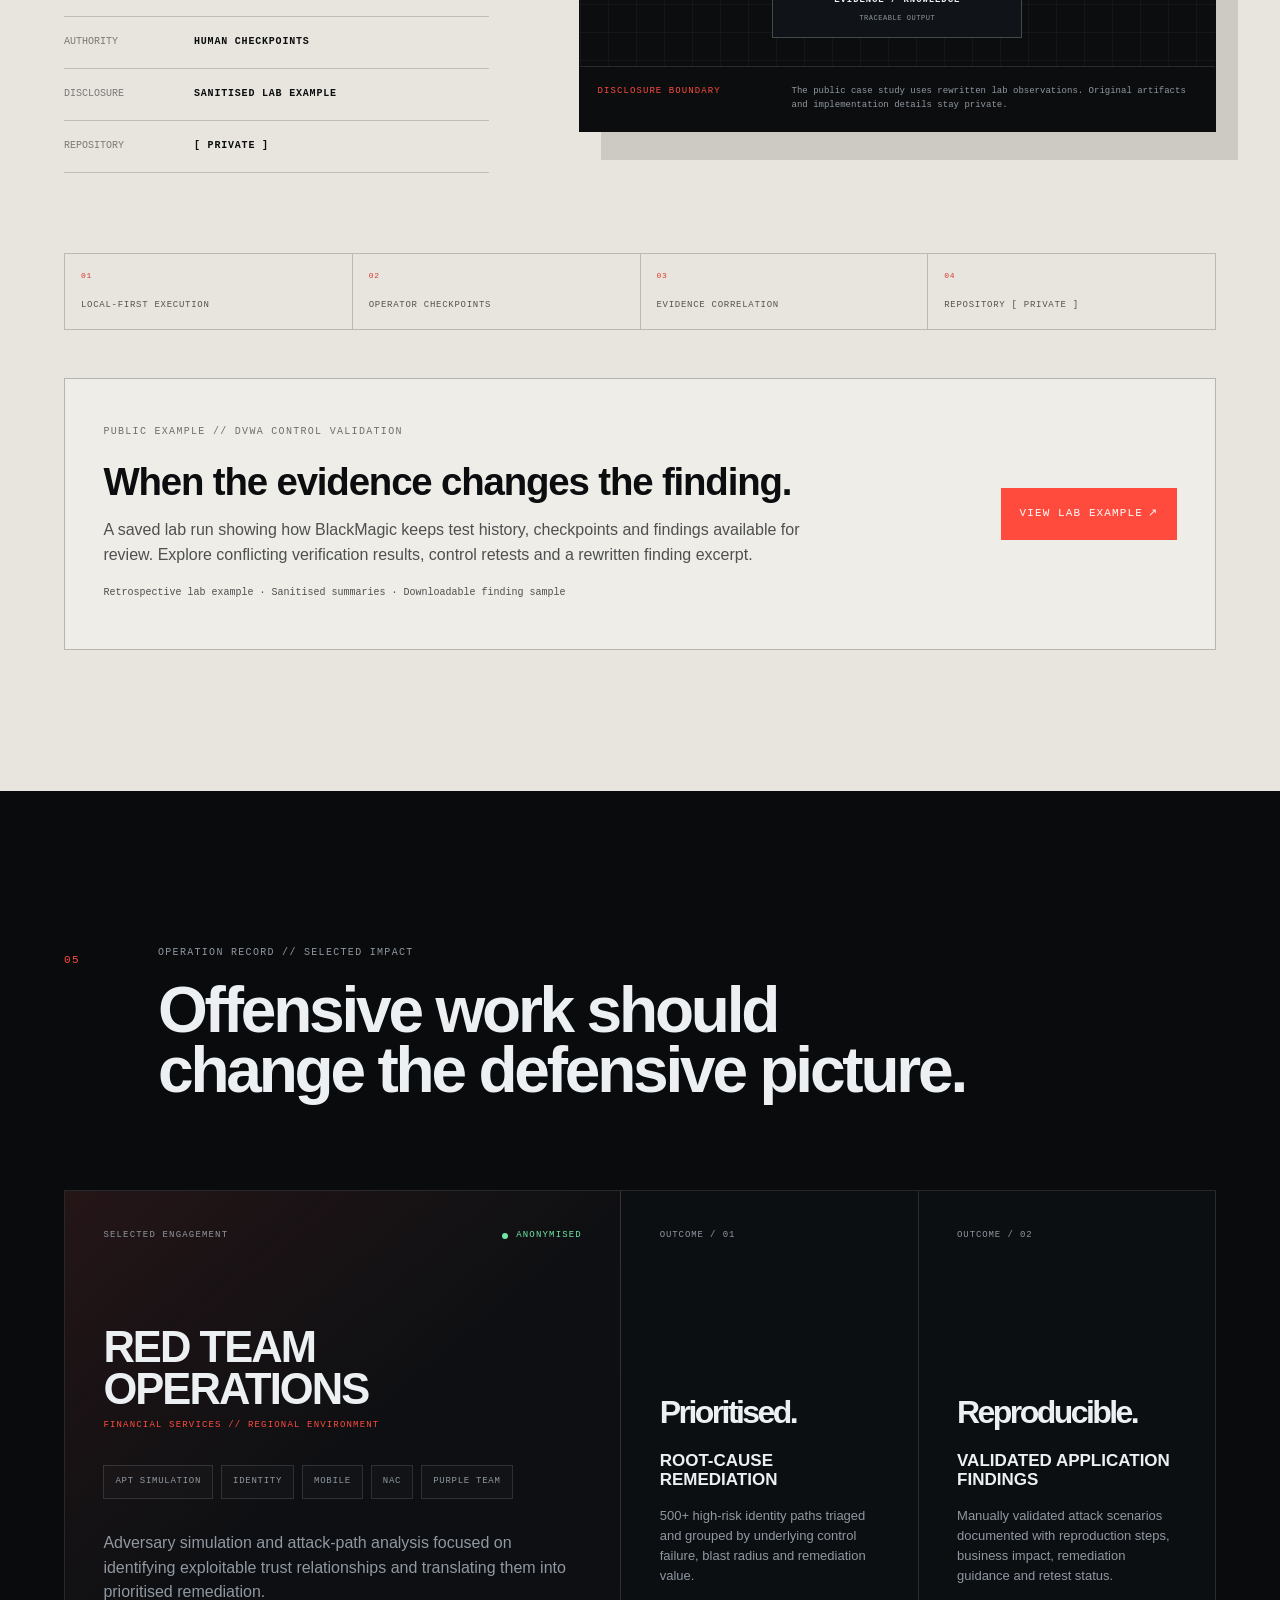
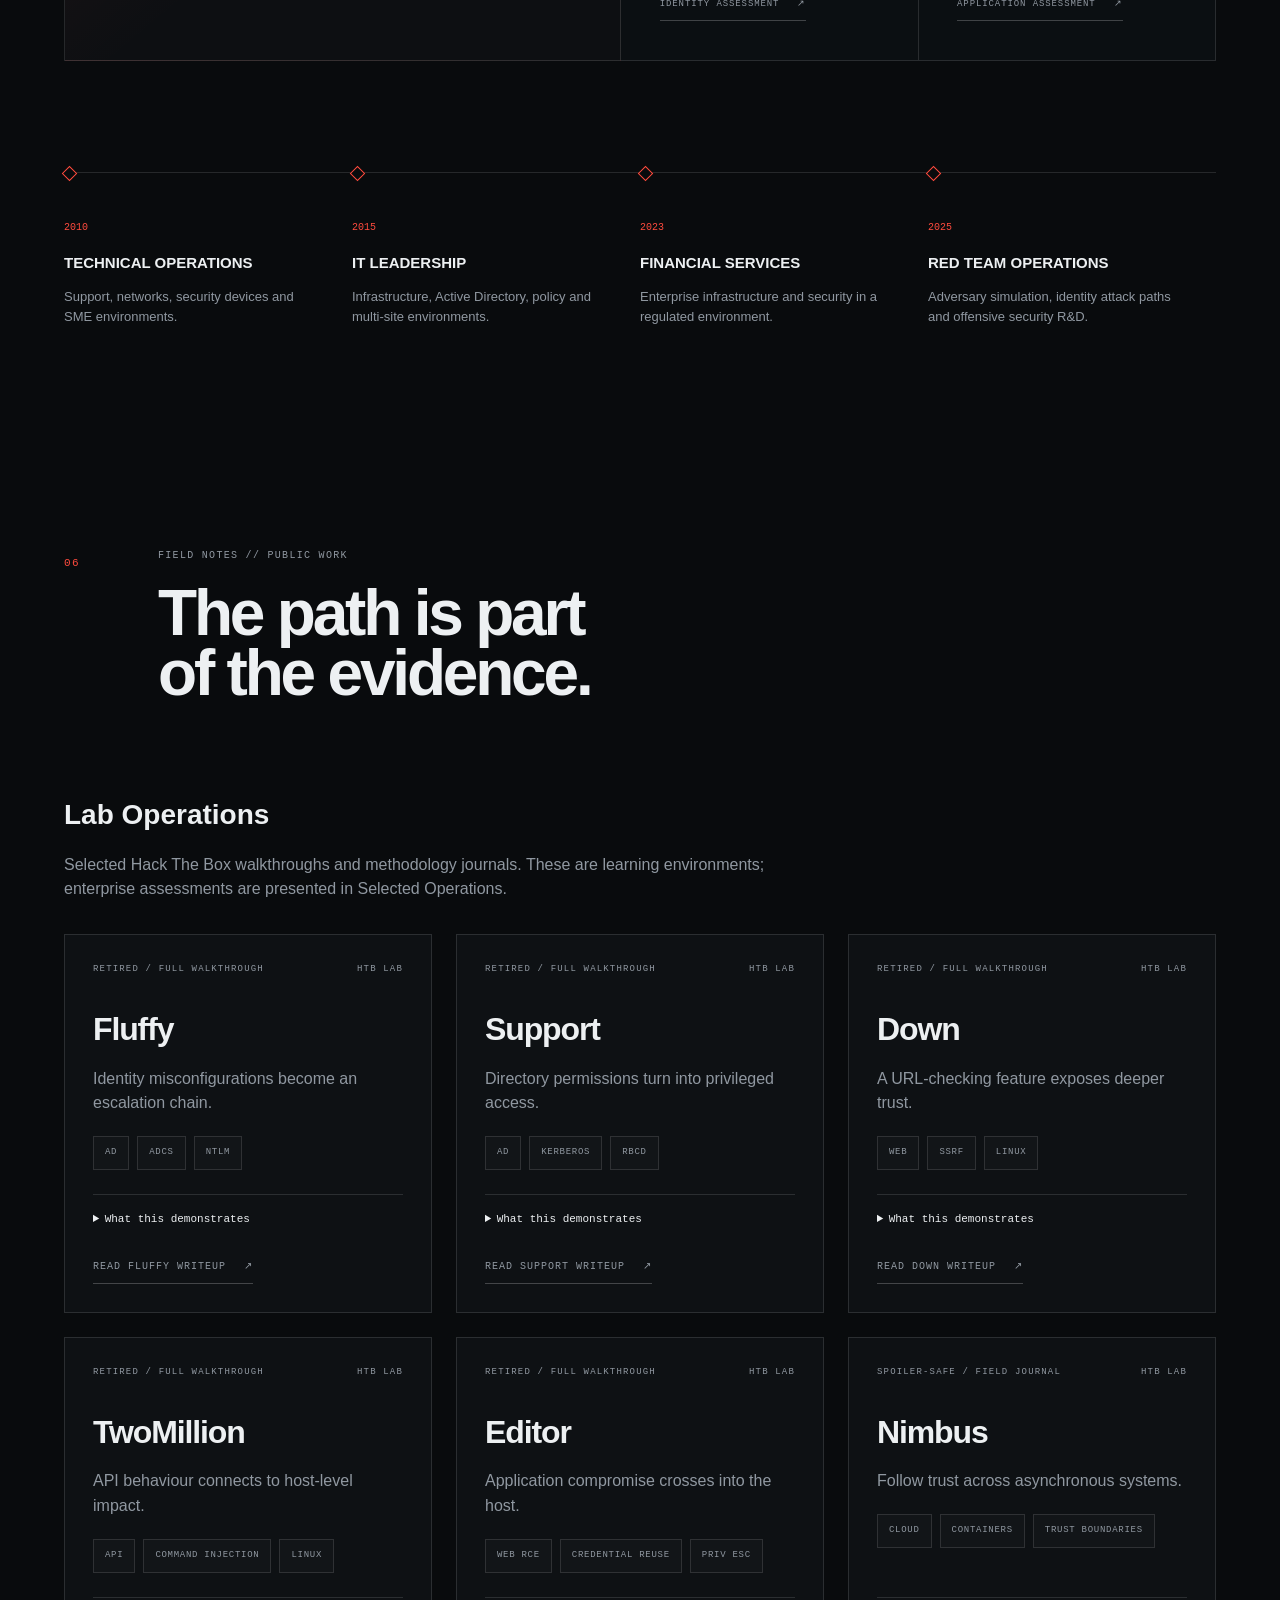
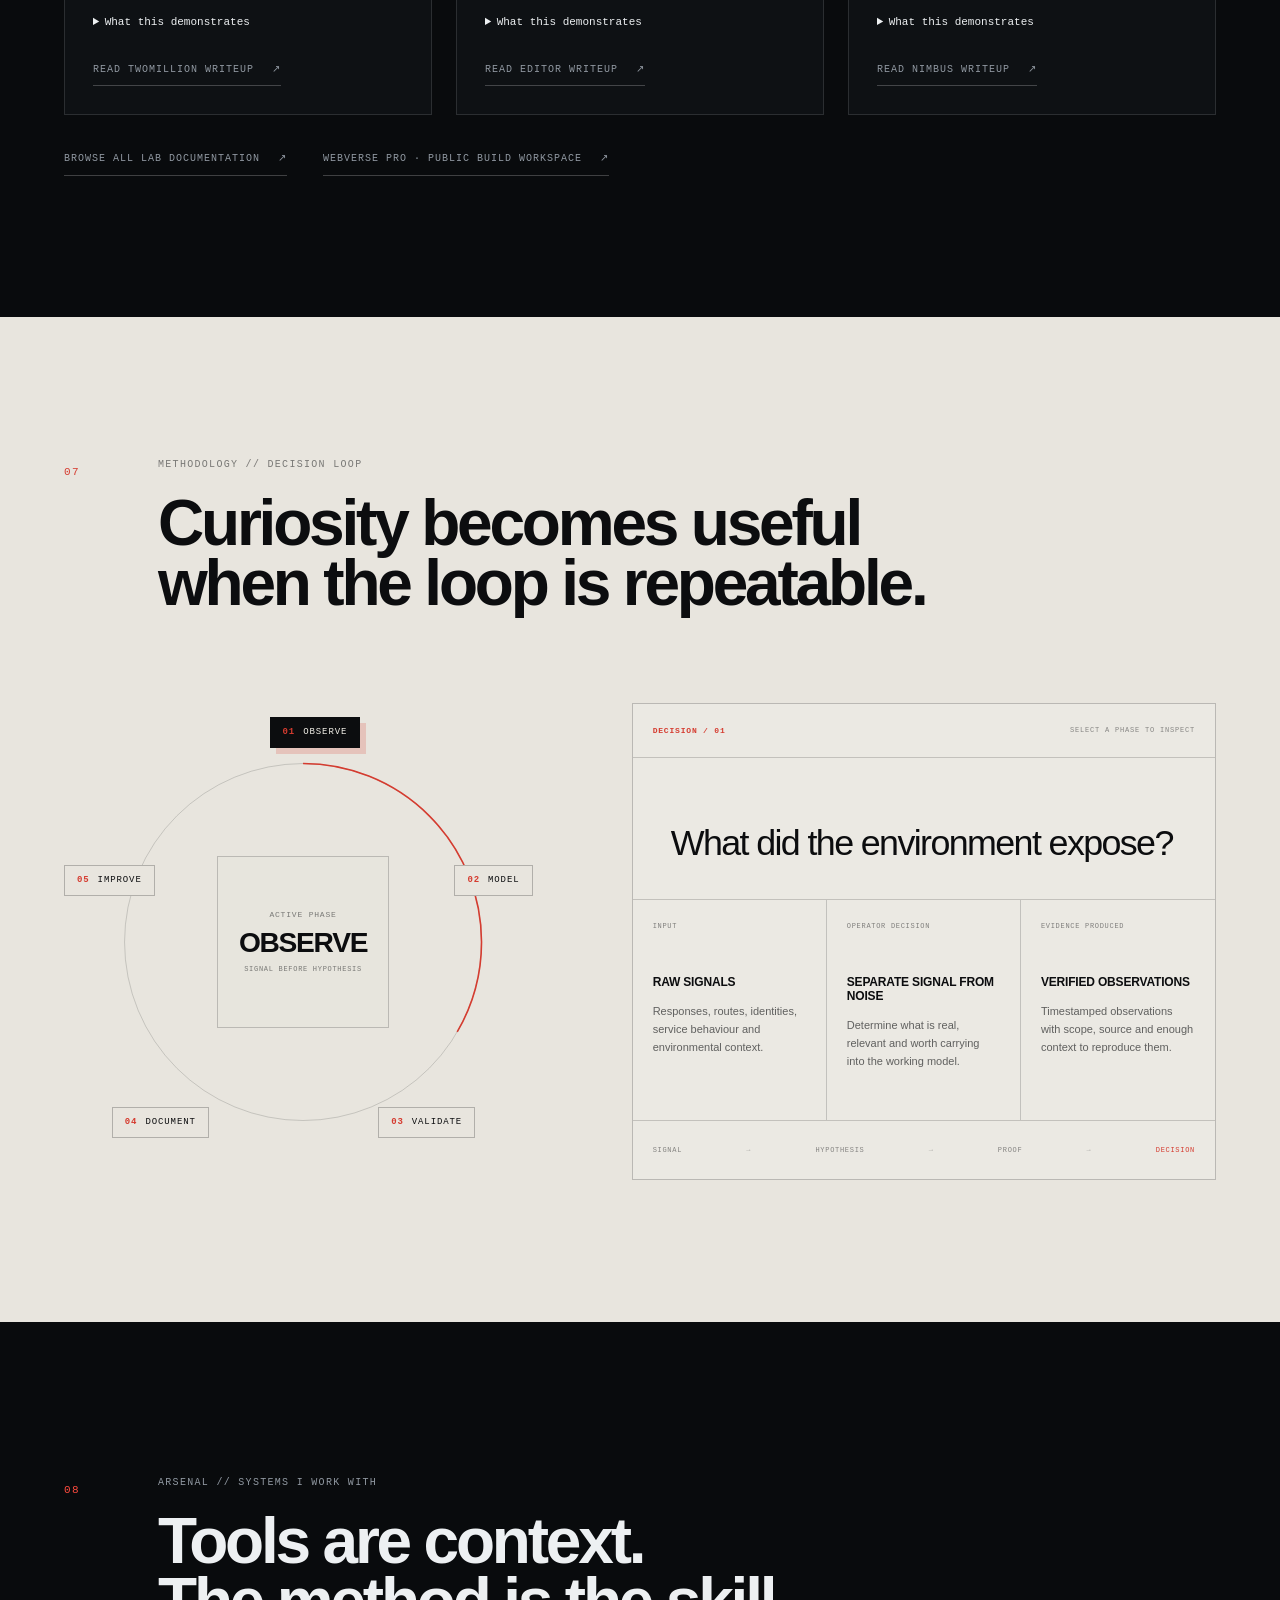
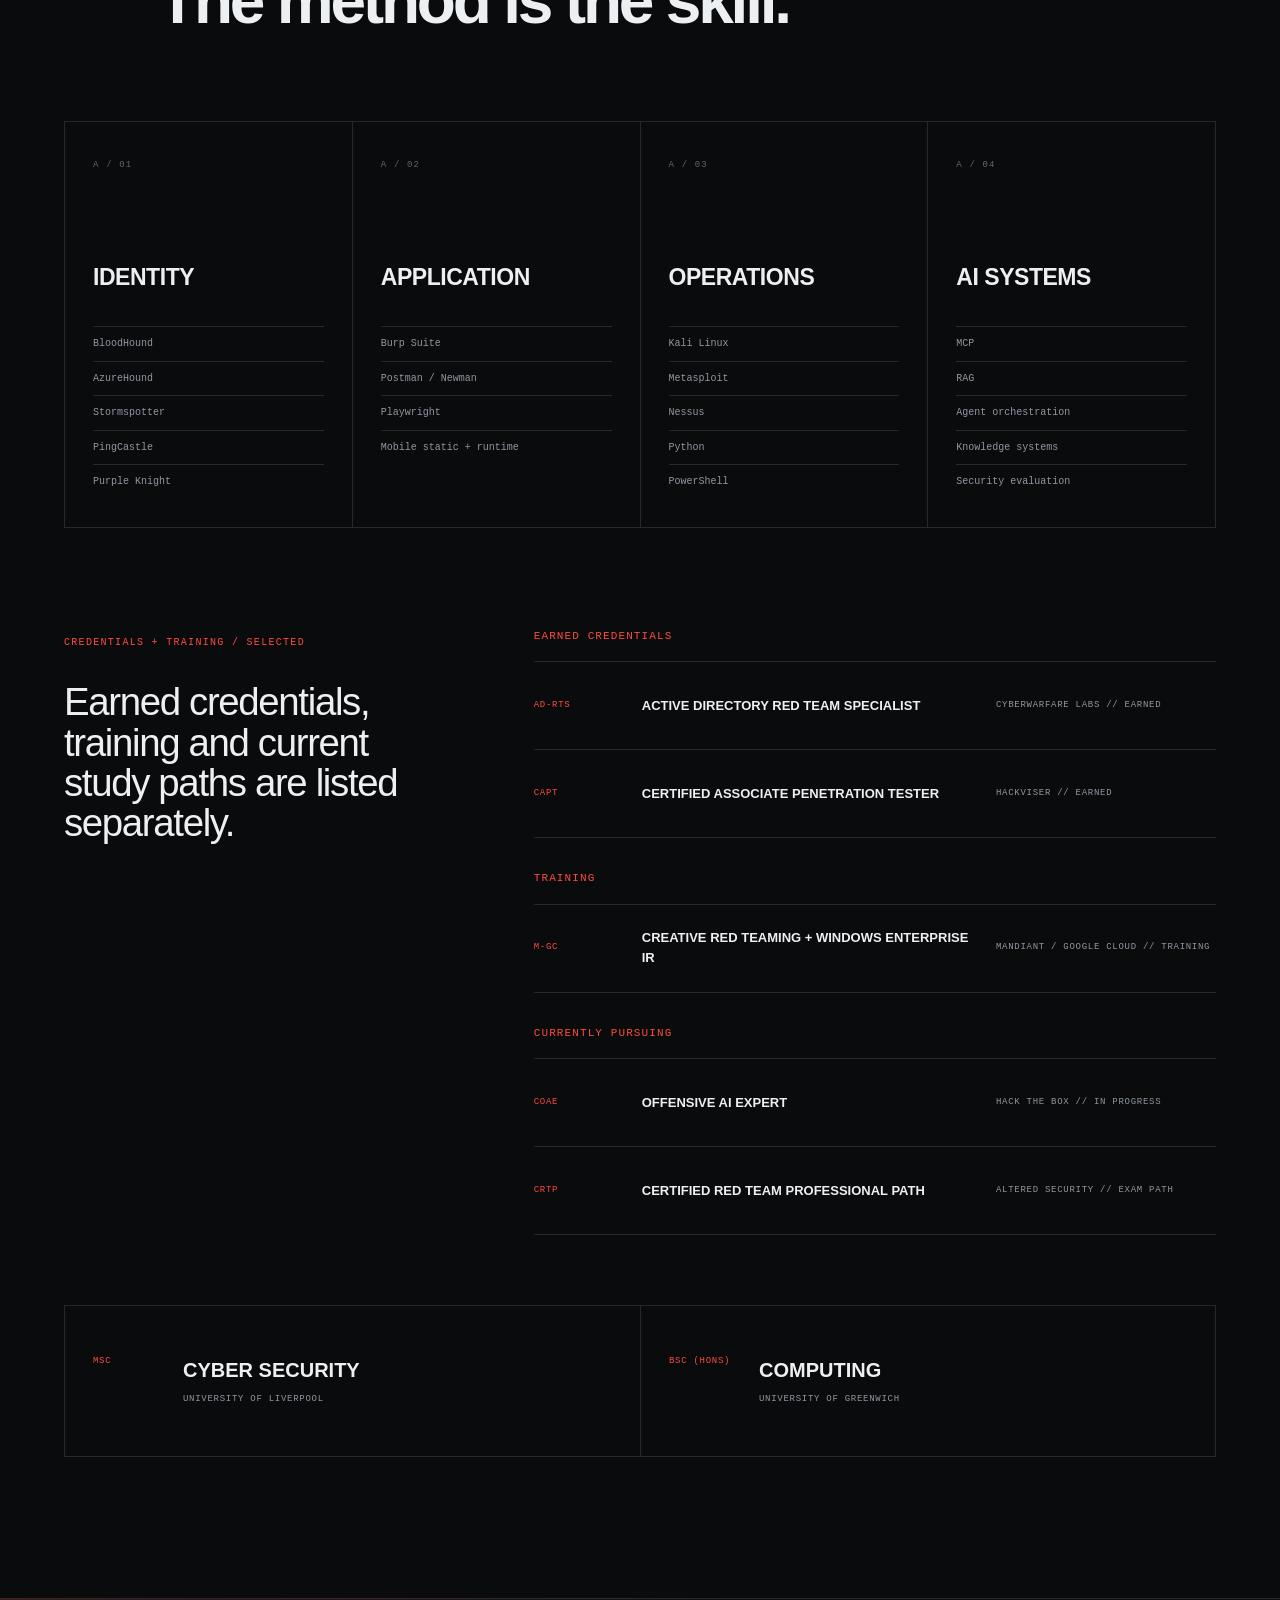
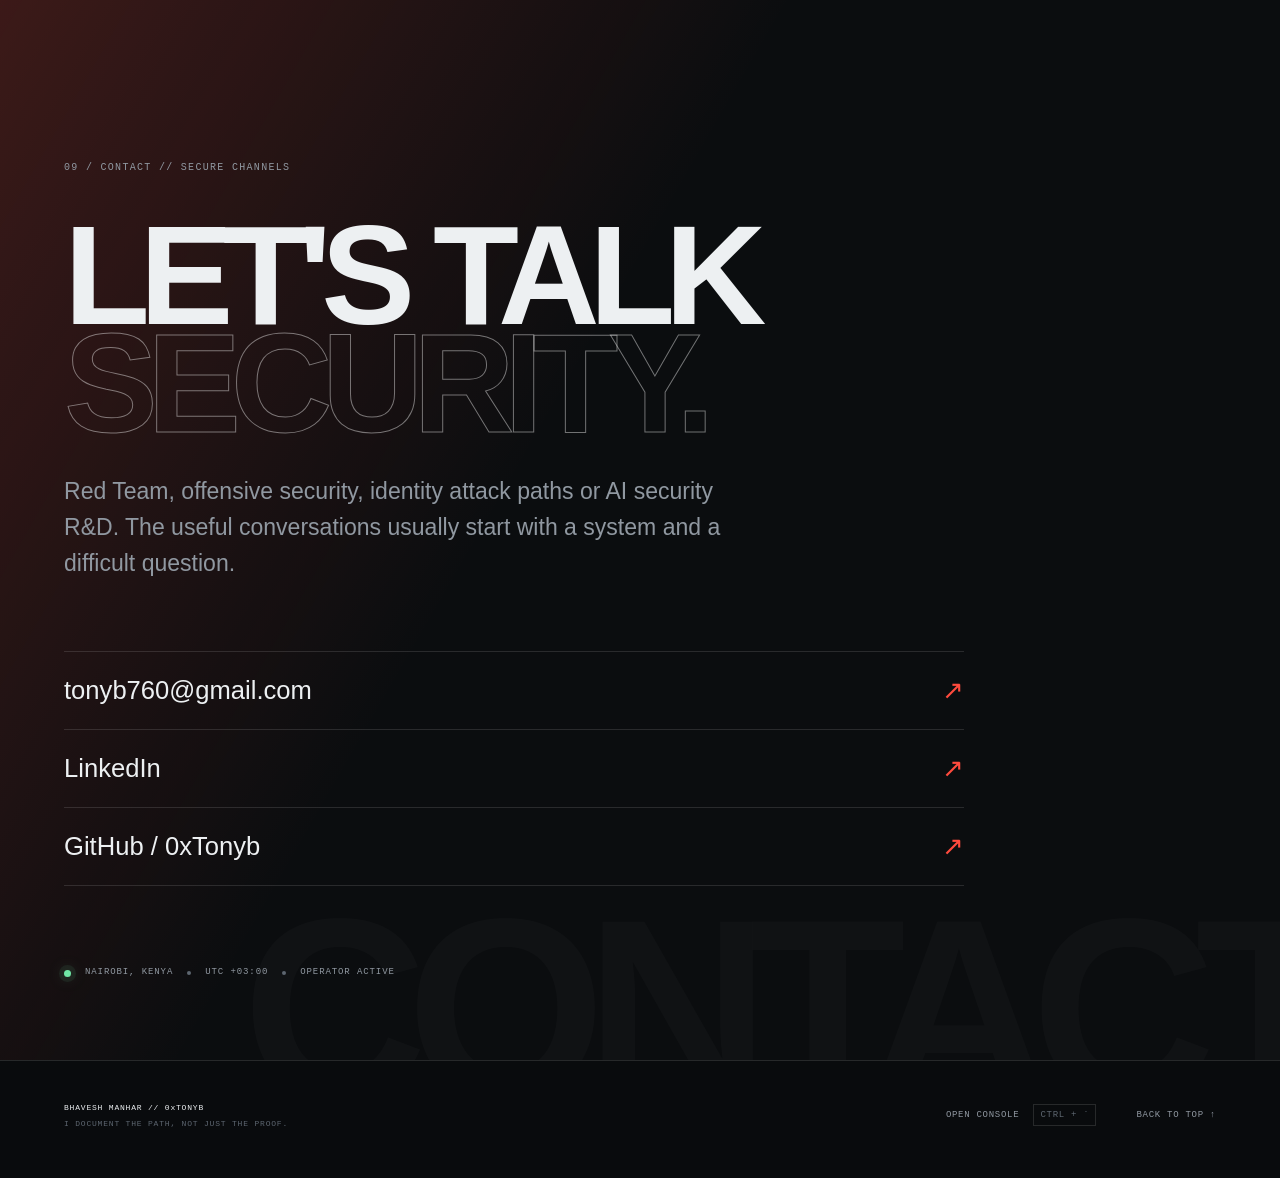
==== commit 14a1678e: "feat: clarify outcomes and credential status" ====
--- a/index.html
+++ b/index.html
@@ -19,7 +19,7 @@
   <meta name="twitter:image" content="https://tonyb760.github.io/assets/bhavesh-manhar.webp" />
   <title>Bhavesh Manhar // Red Team Operator</title>
   <link rel="icon" href="./assets/favicon.svg" type="image/svg+xml" />
-  <link rel="stylesheet" href="./styles.css?v=20261001-1" />
+  <link rel="stylesheet" href="./styles.css?v=20261001-2" />
   <script type="application/ld+json">
     {
       "@context": "https://schema.org",
@@ -362,9 +362,9 @@
             <p>years across enterprise, infrastructure and security operations.</p>
           </article>
           <article class="metric-card metric-card-accent">
-            <span class="metric-label">ATTACK PATHS</span>
+            <span class="metric-label">IDENTITY PATHS TRIAGED</span>
             <strong>500<span>+</span></strong>
-            <p>high-risk Active Directory paths identified and prioritised for remediation.</p>
+            <p>high-risk identity paths triaged during an enterprise assessment and prioritised by root cause and impact.</p>
           </article>
           <article class="metric-card">
             <span class="metric-label">REGIONAL OPERATIONS</span>
@@ -372,7 +372,7 @@
             <p>country environments represented in current Red Team operations.</p>
           </article>
           <article class="metric-card">
-            <span class="metric-label">ENDPOINT SCOPE</span>
+            <span class="metric-label">NAC ASSESSMENT SCOPE</span>
             <strong>1.8<span>K+</span></strong>
             <p>endpoints assessed during an enterprise NAC security evaluation.</p>
           </article>
@@ -648,18 +648,20 @@
           </p>
         </article>
 
-        <article class="impact-card" data-reveal>
-          <span>IMPACT / 01</span>
-          <strong>85%</strong>
-          <h3>PRIVILEGE ESCALATION RISK REDUCTION</h3>
-          <p>Measured after targeted red-blue exercises and hardening of validated misconfigurations.</p>
-        </article>
-
-        <article class="impact-card" data-reveal>
-          <span>IMPACT / 02</span>
-          <strong>70%</strong>
-          <h3>SECURITY POSTURE IMPROVEMENT</h3>
-          <p>Measured after reducing attack-surface and indicator exposure over three months.</p>
+        <article class="impact-card impact-outcome" data-reveal>
+          <span>OUTCOME / 01</span>
+          <strong>Prioritised.</strong>
+          <h3>ROOT-CAUSE REMEDIATION</h3>
+          <p>500+ high-risk identity paths triaged and grouped by underlying control failure, blast radius and remediation value.</p>
+          <a class="text-link" href="#operation-01">Identity assessment <span aria-hidden="true">↗</span></a>
+        </article>
+
+        <article class="impact-card impact-outcome" data-reveal>
+          <span>OUTCOME / 02</span>
+          <strong>Reproducible.</strong>
+          <h3>VALIDATED APPLICATION FINDINGS</h3>
+          <p>Manually validated attack scenarios documented with reproduction steps, business impact, remediation guidance and retest status.</p>
+          <a class="text-link" href="#operation-02">Application assessment <span aria-hidden="true">↗</span></a>
         </article>
       </div>
 
@@ -866,17 +868,32 @@
         </article>
       </div>
 
-      <div class="credentials" data-reveal>
+      <div class="credentials" id="credentials" data-reveal>
         <div class="credentials-heading">
           <span>CREDENTIALS + TRAINING / SELECTED</span>
-          <p>Completion status is shown for every credential and training path.</p>
-        </div>
-        <div class="credential-list">
-          <div><span>AD-RTS</span><strong>ACTIVE DIRECTORY RED TEAM SPECIALIST</strong><small>CYBERWARFARE LABS // EARNED</small></div>
-          <div><span>COAE</span><strong>OFFENSIVE AI EXPERT</strong><small>HACK THE BOX // IN PROGRESS</small></div>
-          <div><span>CRTP</span><strong>CERTIFIED RED TEAM PROFESSIONAL PATH</strong><small>ALTERED SECURITY // EXAM PATH</small></div>
-          <div><span>CAPT</span><strong>CERTIFIED ASSOCIATE PENETRATION TESTER</strong><small>HACKVISER // EARNED</small></div>
-          <div><span>M-GC</span><strong>CREATIVE RED TEAMING + WINDOWS ENTERPRISE IR</strong><small>MANDIANT / GOOGLE CLOUD // TRAINING</small></div>
+          <p>Earned credentials, training and current study paths are listed separately.</p>
+        </div>
+        <div class="credential-groups">
+          <section class="credential-group" aria-labelledby="credentials-earned">
+            <h3 id="credentials-earned">Earned credentials</h3>
+            <div class="credential-list">
+              <div><span>AD-RTS</span><strong>ACTIVE DIRECTORY RED TEAM SPECIALIST</strong><small>CYBERWARFARE LABS // EARNED</small></div>
+              <div><span>CAPT</span><strong>CERTIFIED ASSOCIATE PENETRATION TESTER</strong><small>HACKVISER // EARNED</small></div>
+            </div>
+          </section>
+          <section class="credential-group" aria-labelledby="credentials-training">
+            <h3 id="credentials-training">Training</h3>
+            <div class="credential-list">
+              <div><span>M-GC</span><strong>CREATIVE RED TEAMING + WINDOWS ENTERPRISE IR</strong><small>MANDIANT / GOOGLE CLOUD // TRAINING</small></div>
+            </div>
+          </section>
+          <section class="credential-group" aria-labelledby="credentials-pursuing">
+            <h3 id="credentials-pursuing">Currently pursuing</h3>
+            <div class="credential-list">
+              <div><span>COAE</span><strong>OFFENSIVE AI EXPERT</strong><small>HACK THE BOX // IN PROGRESS</small></div>
+              <div><span>CRTP</span><strong>CERTIFIED RED TEAM PROFESSIONAL PATH</strong><small>ALTERED SECURITY // EXAM PATH</small></div>
+            </div>
+          </section>
         </div>
       </div>
 
--- a/styles.css
+++ b/styles.css
@@ -3146,3 +3146,11 @@
   .case-finding dd + dt { margin-top: 12px; }
   .case-page-header { flex-wrap: wrap; }
 }
+
+/* Contextual outcomes and explicit credential status groups. */
+.impact-outcome strong { font-size: clamp(24px, 2.5vw, 38px); line-height: 1.1; overflow-wrap: anywhere; }
+.impact-outcome .text-link { align-self: flex-start; margin-top: 12px; font-size: 9px; }
+.credential-groups { min-width: 0; }
+.credential-group + .credential-group { margin-top: 32px; }
+.credential-group h3 { margin: 0 0 16px; color: var(--signal); font: 11px/1.6 var(--mono); text-transform: uppercase; letter-spacing: .1em; }
+#credentials { scroll-margin-top: 100px; }
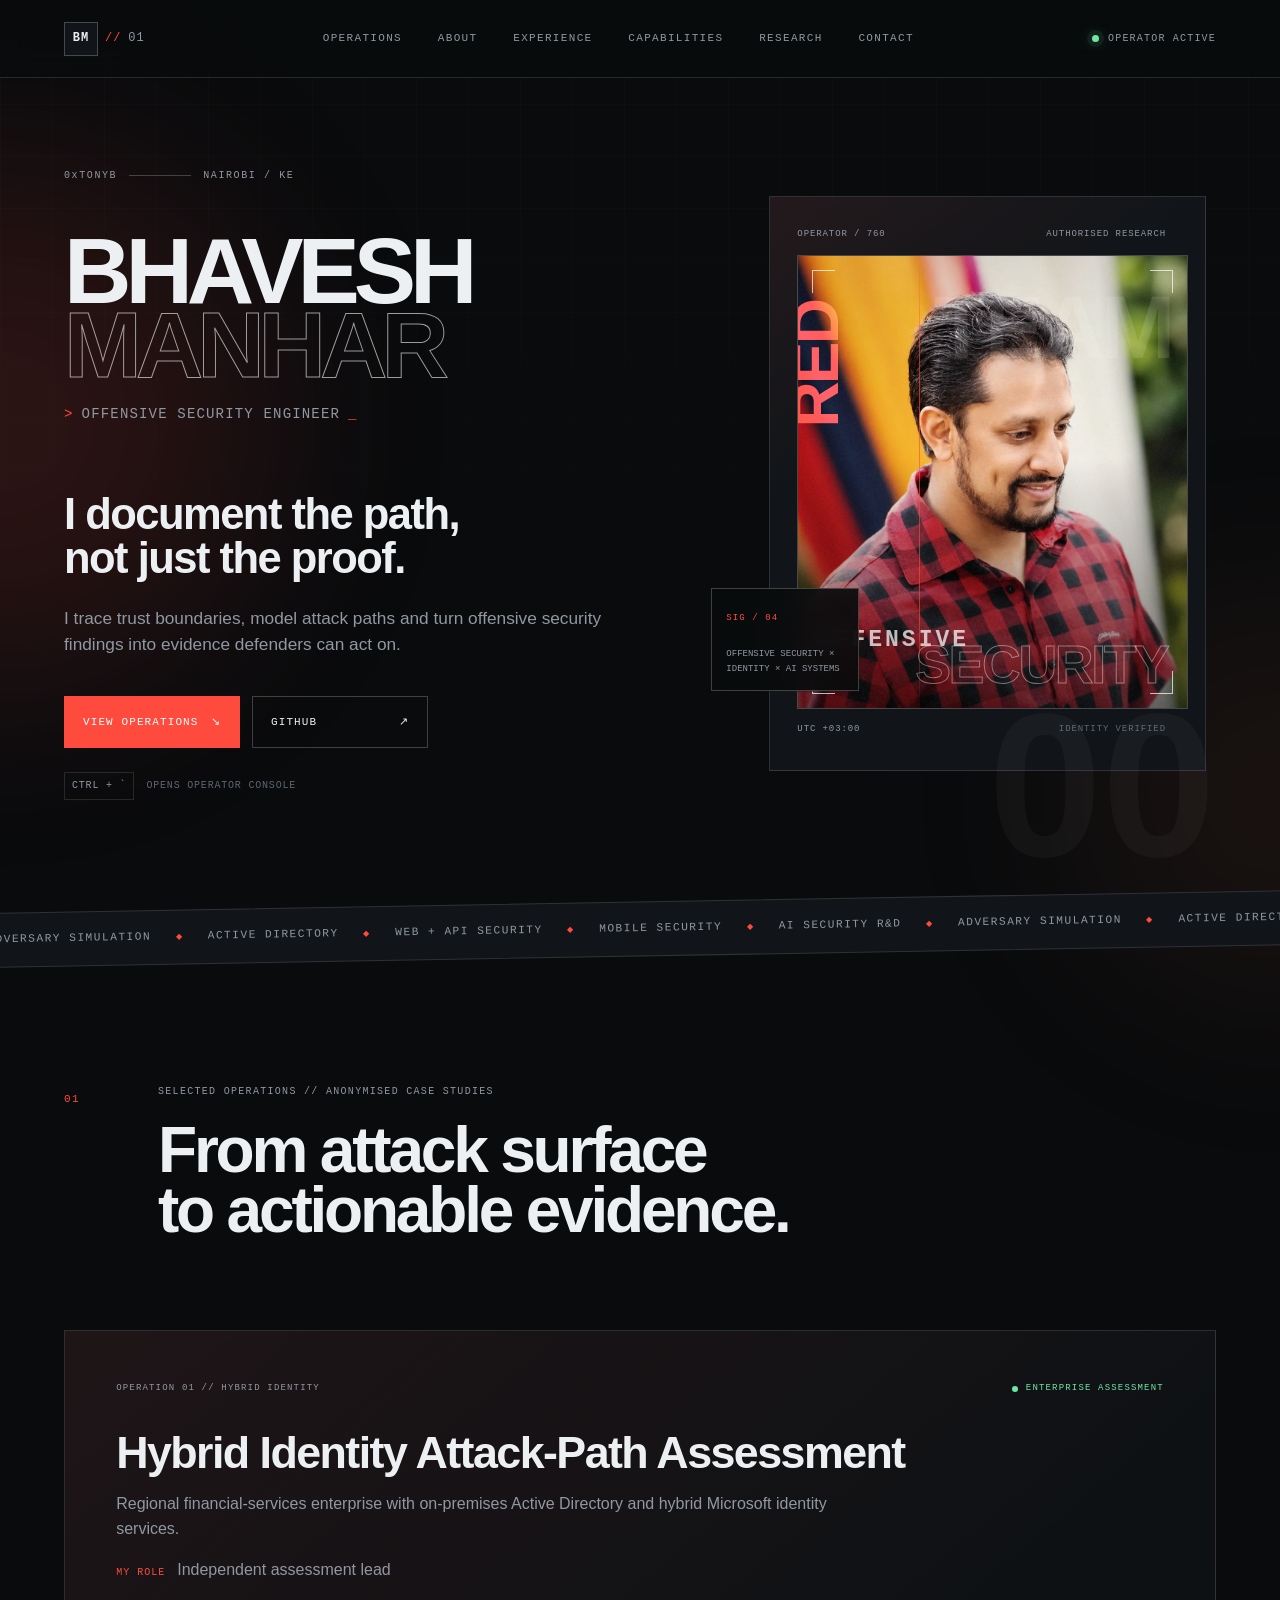
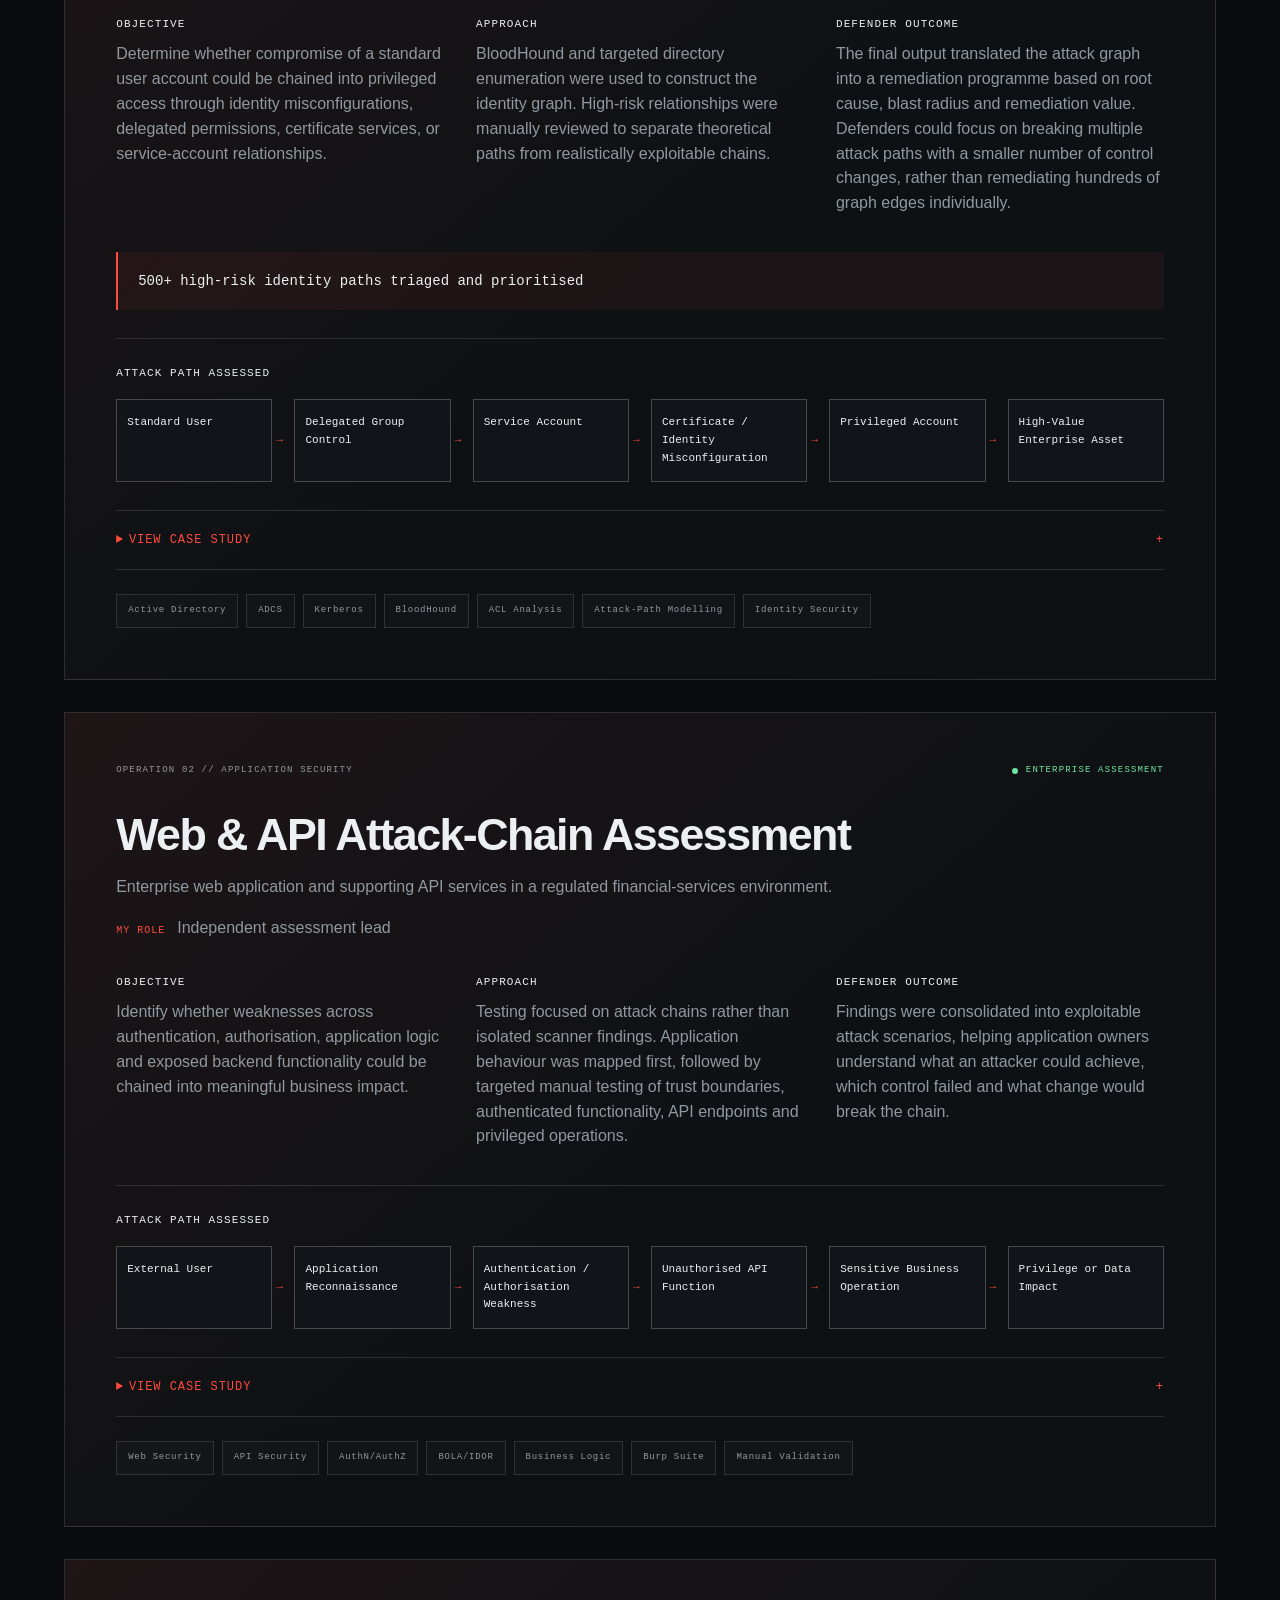
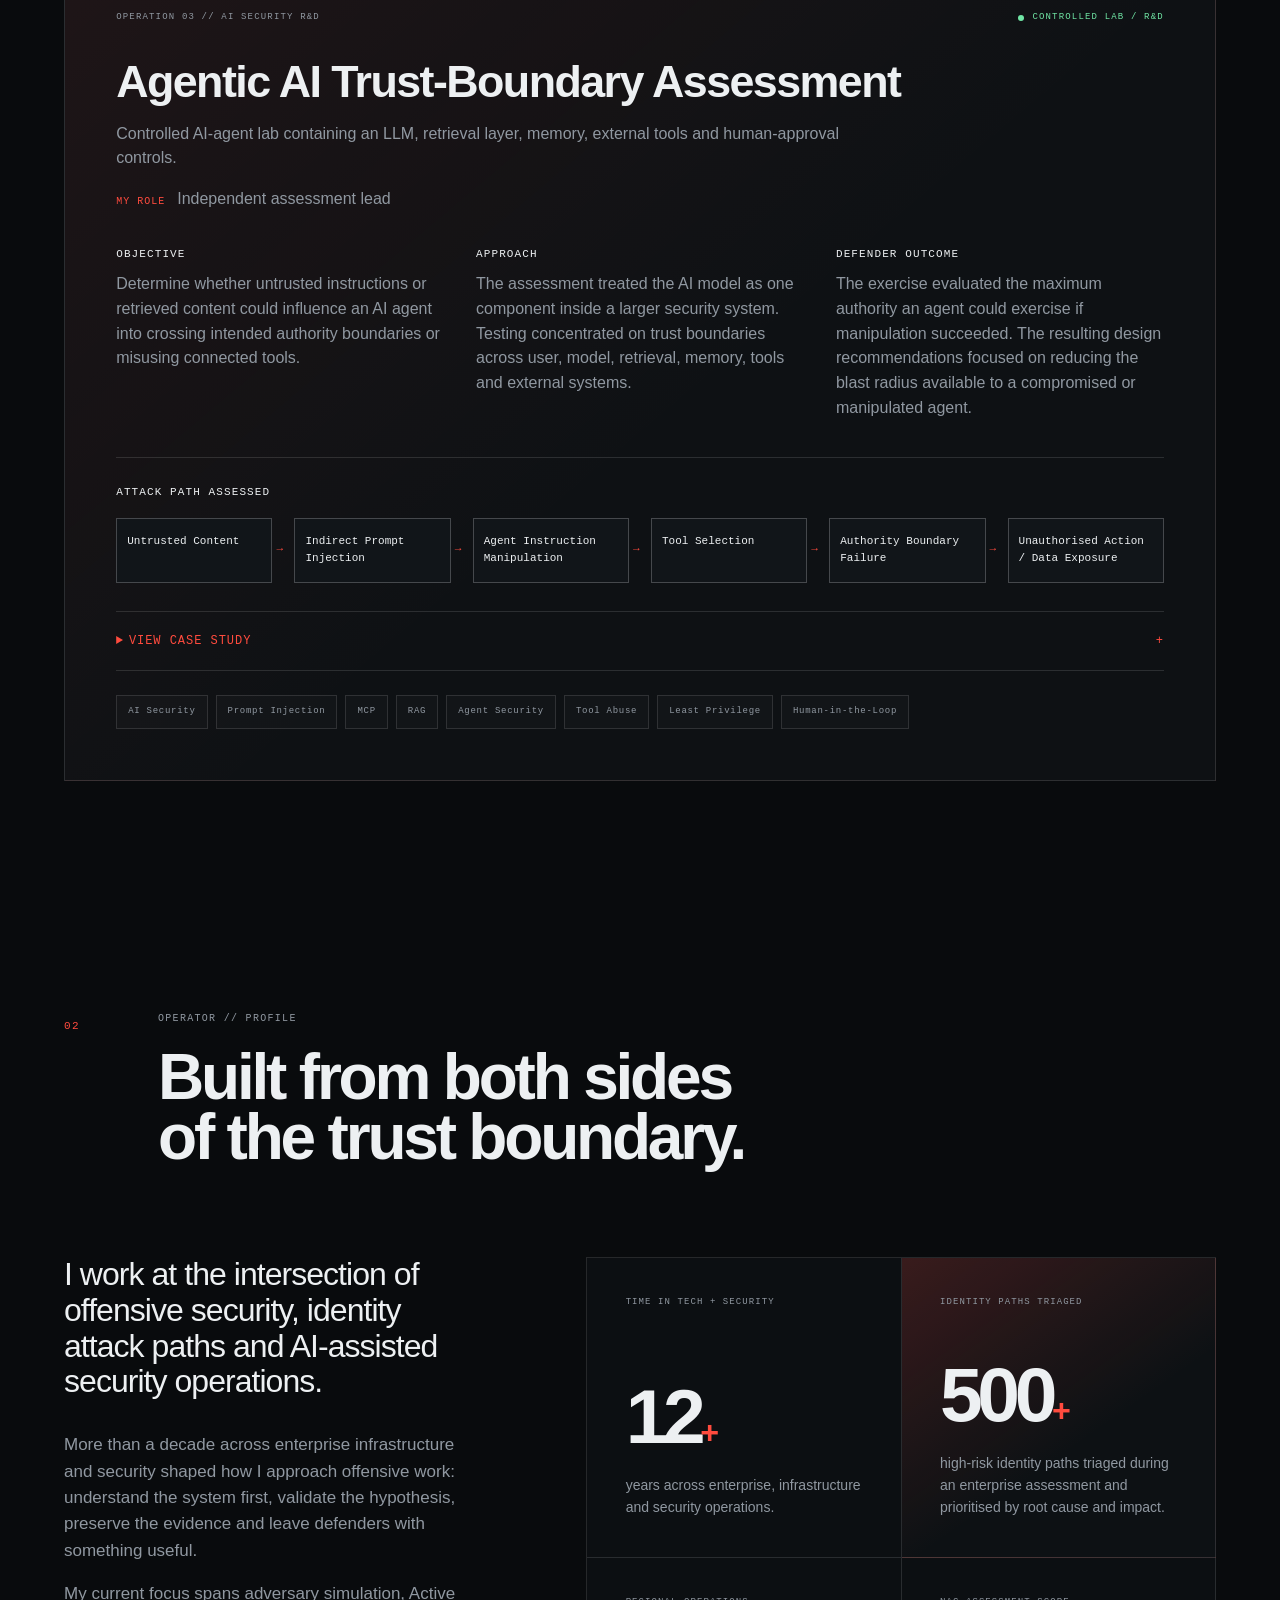
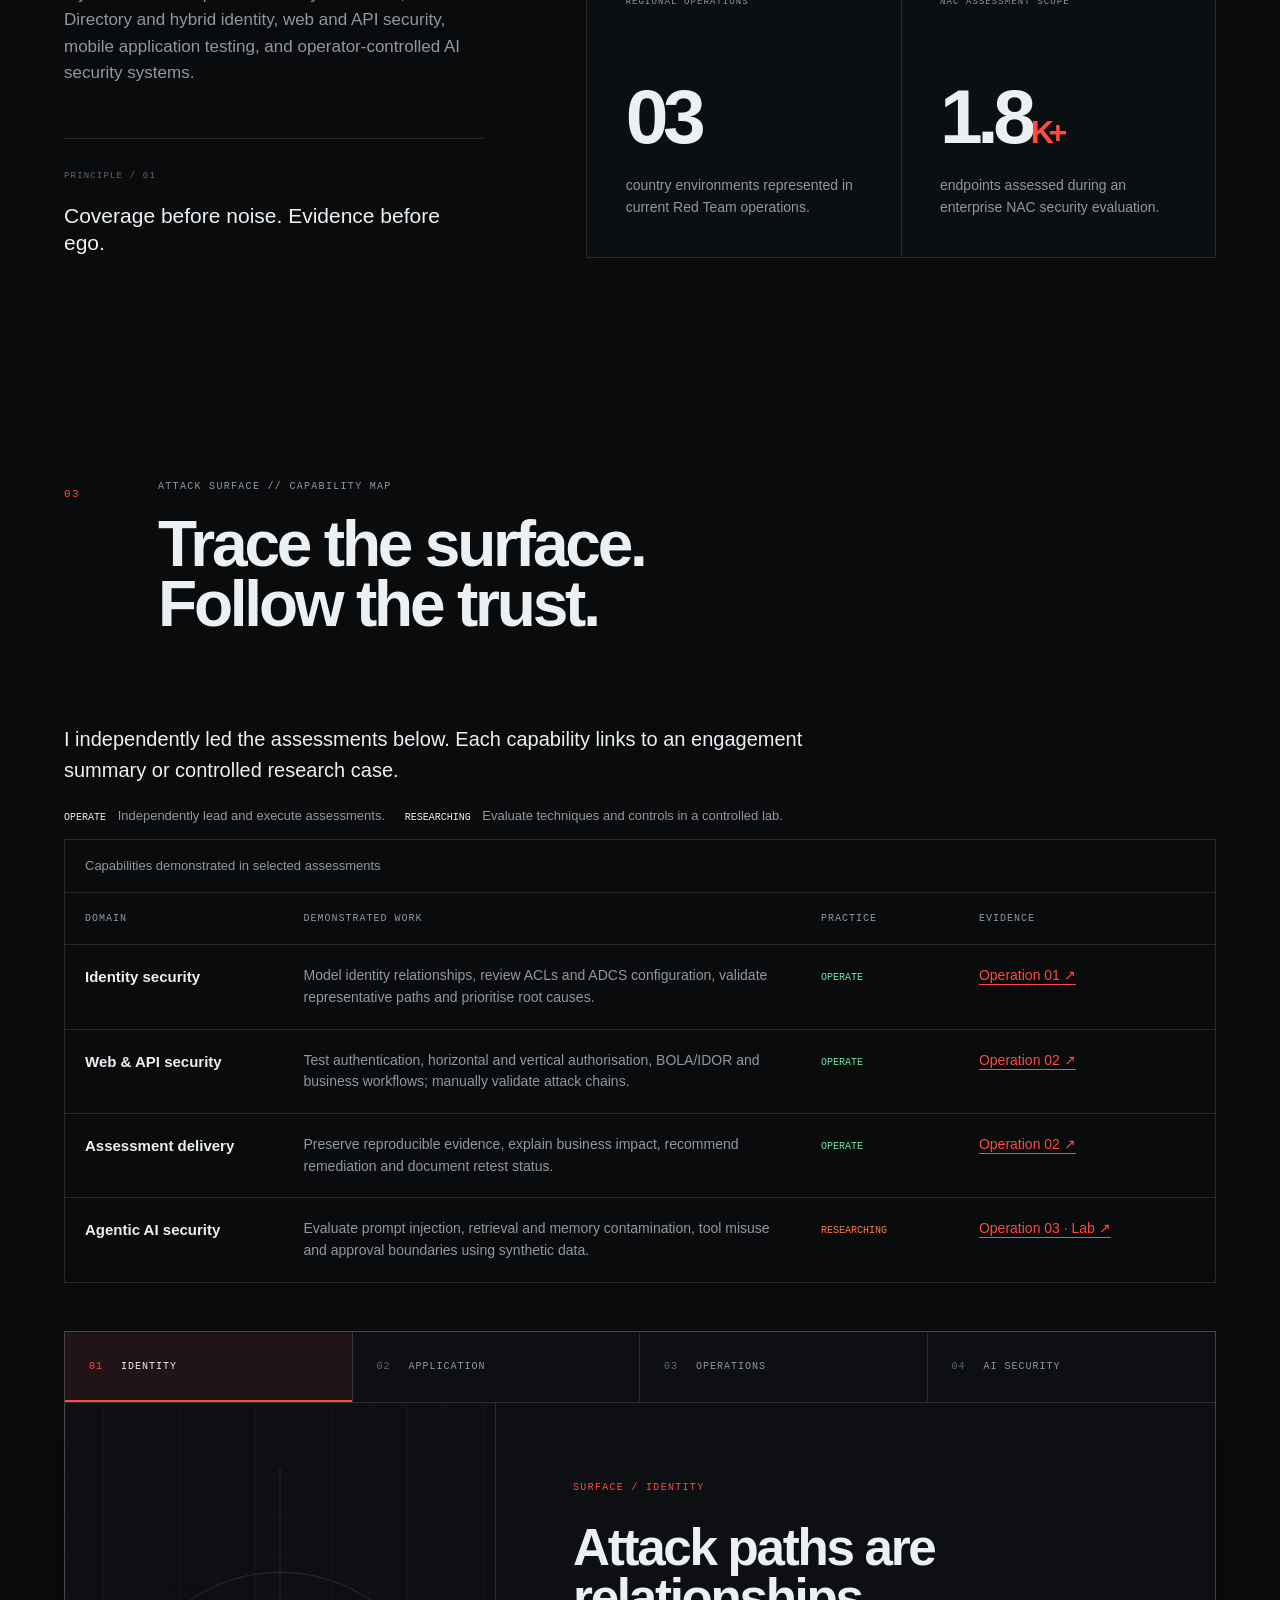
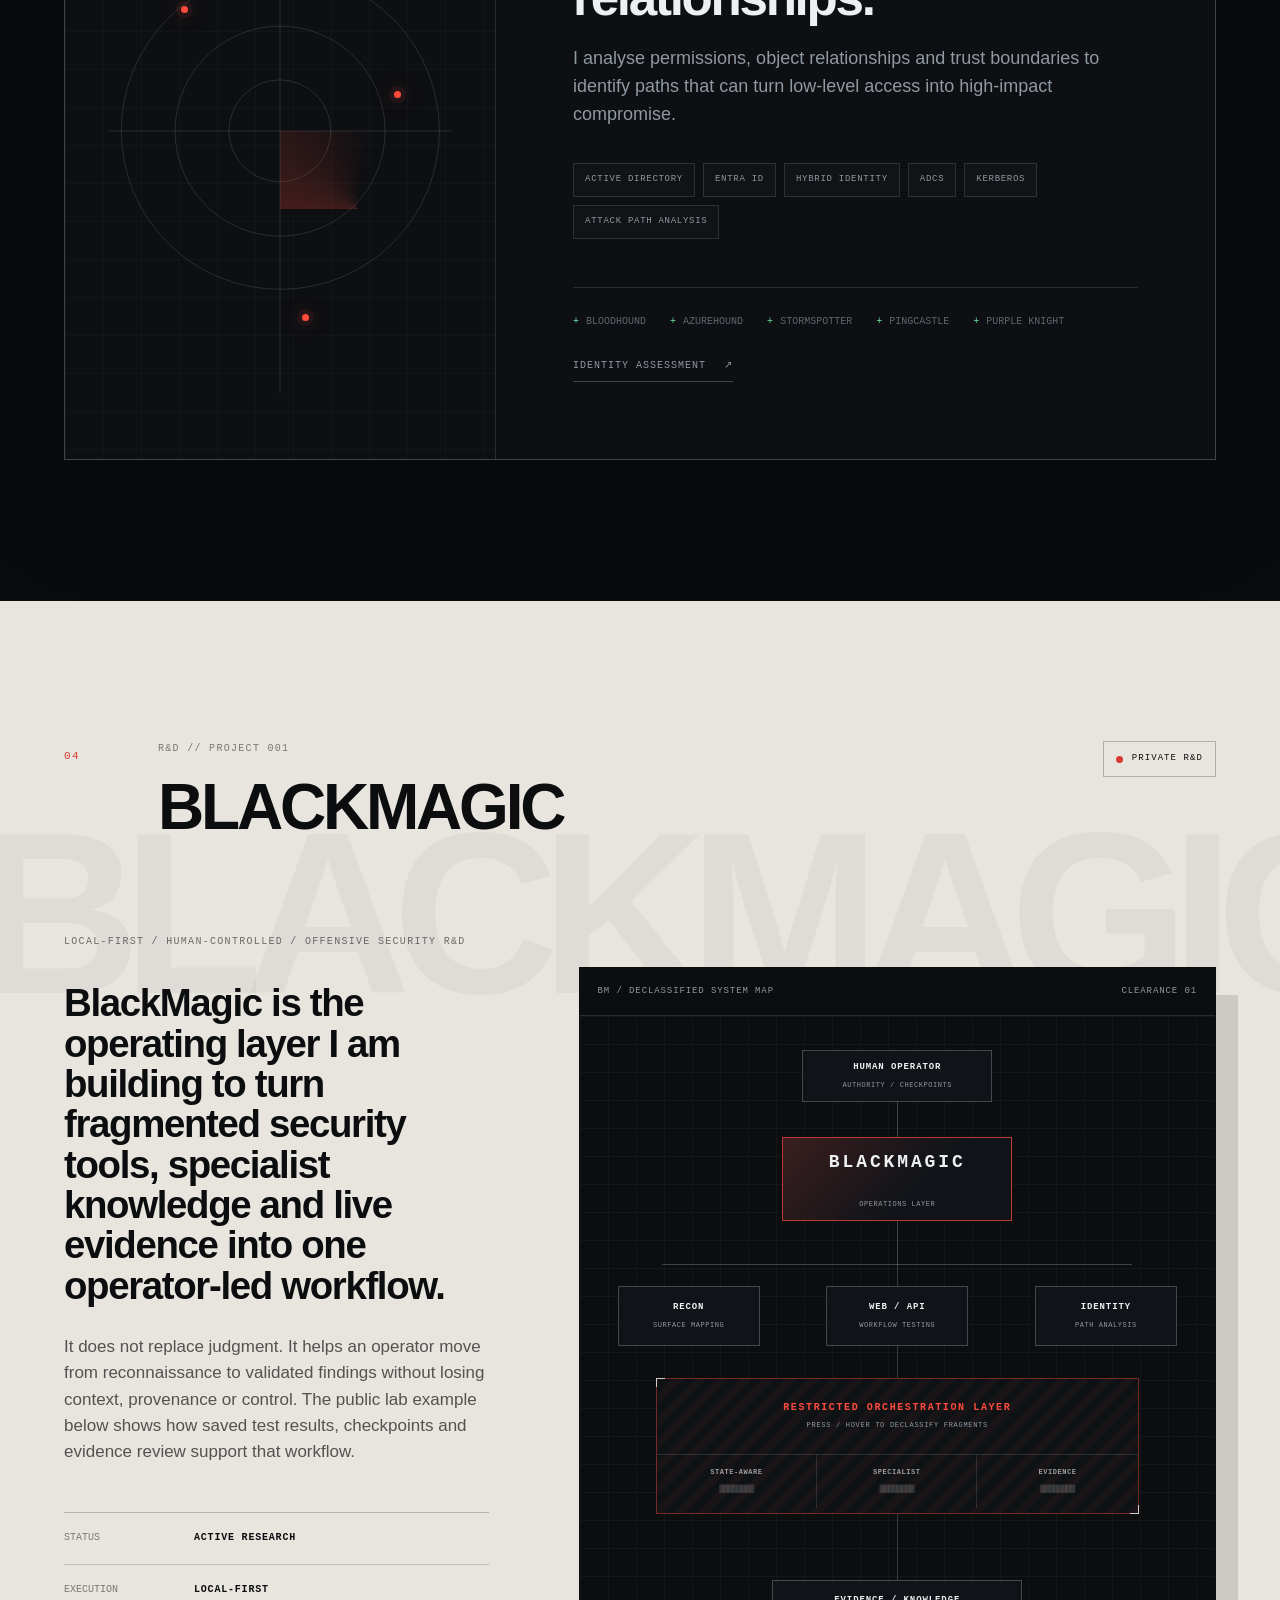
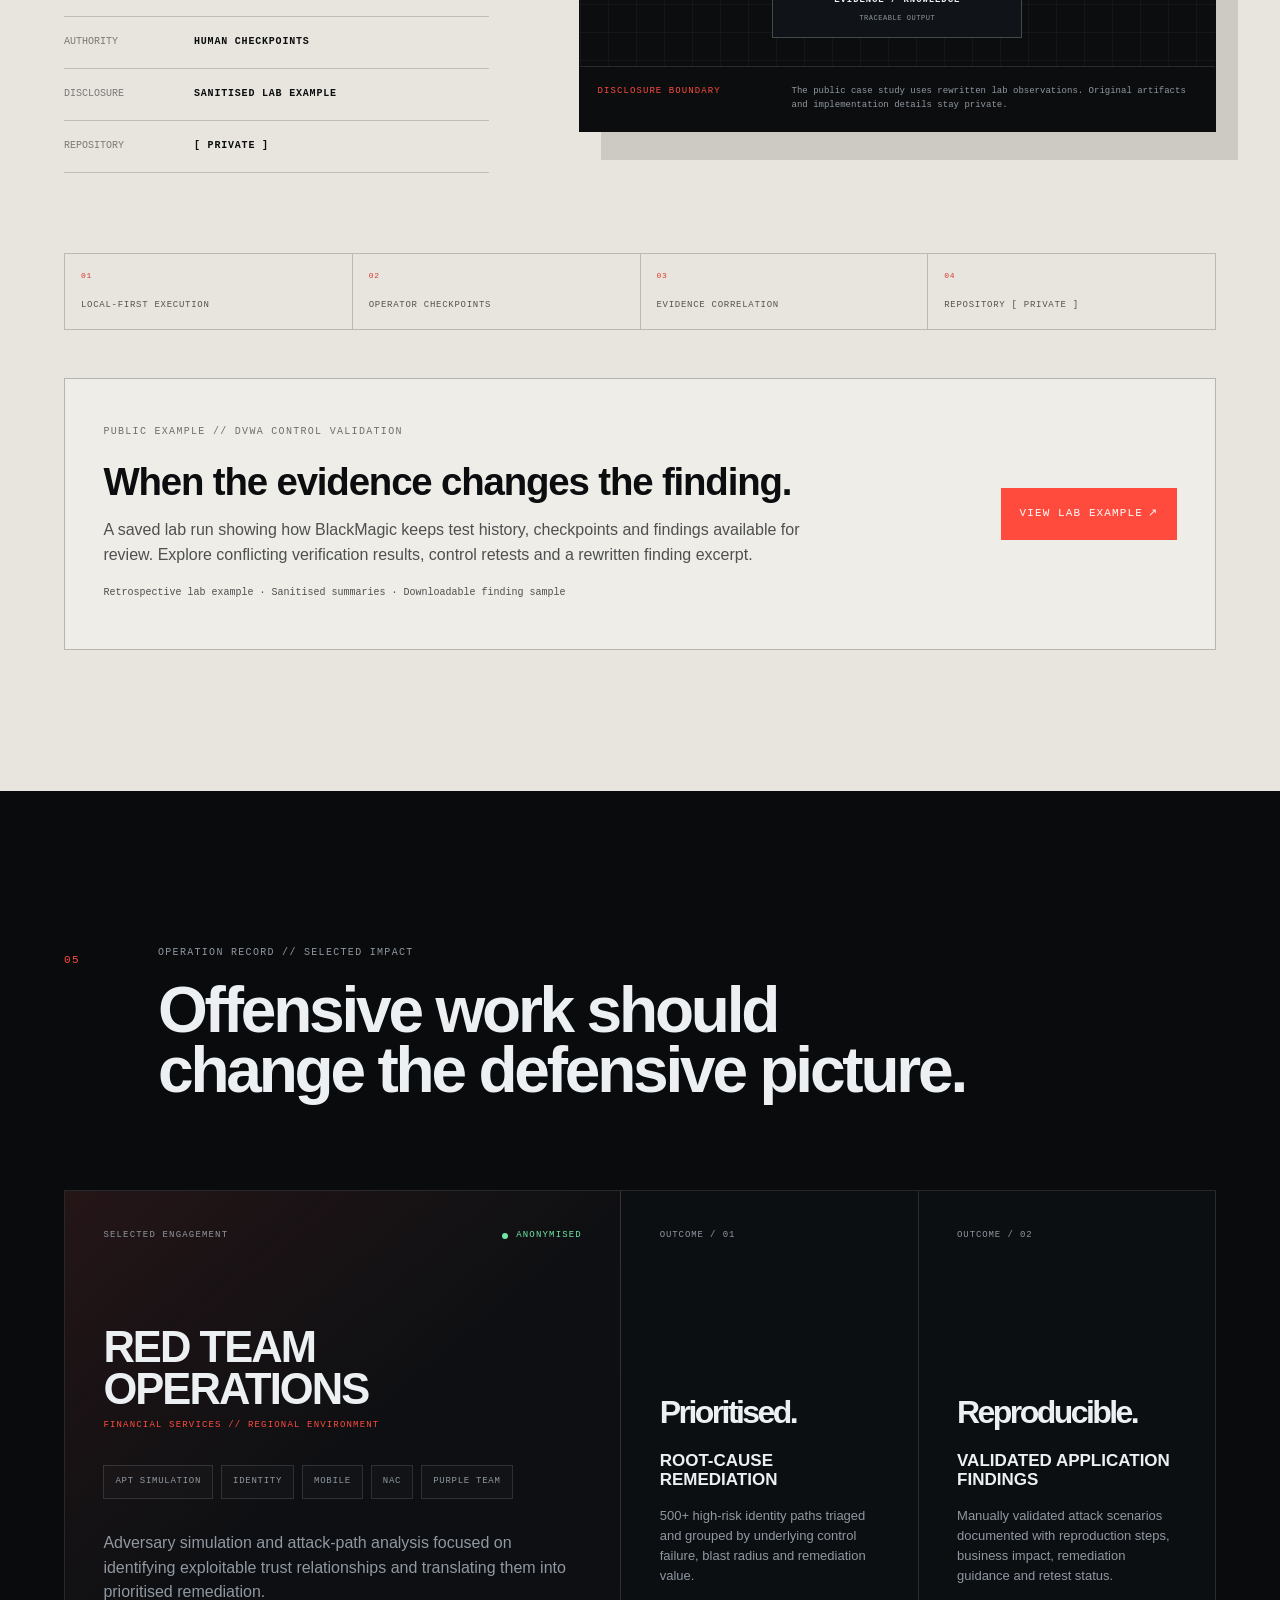
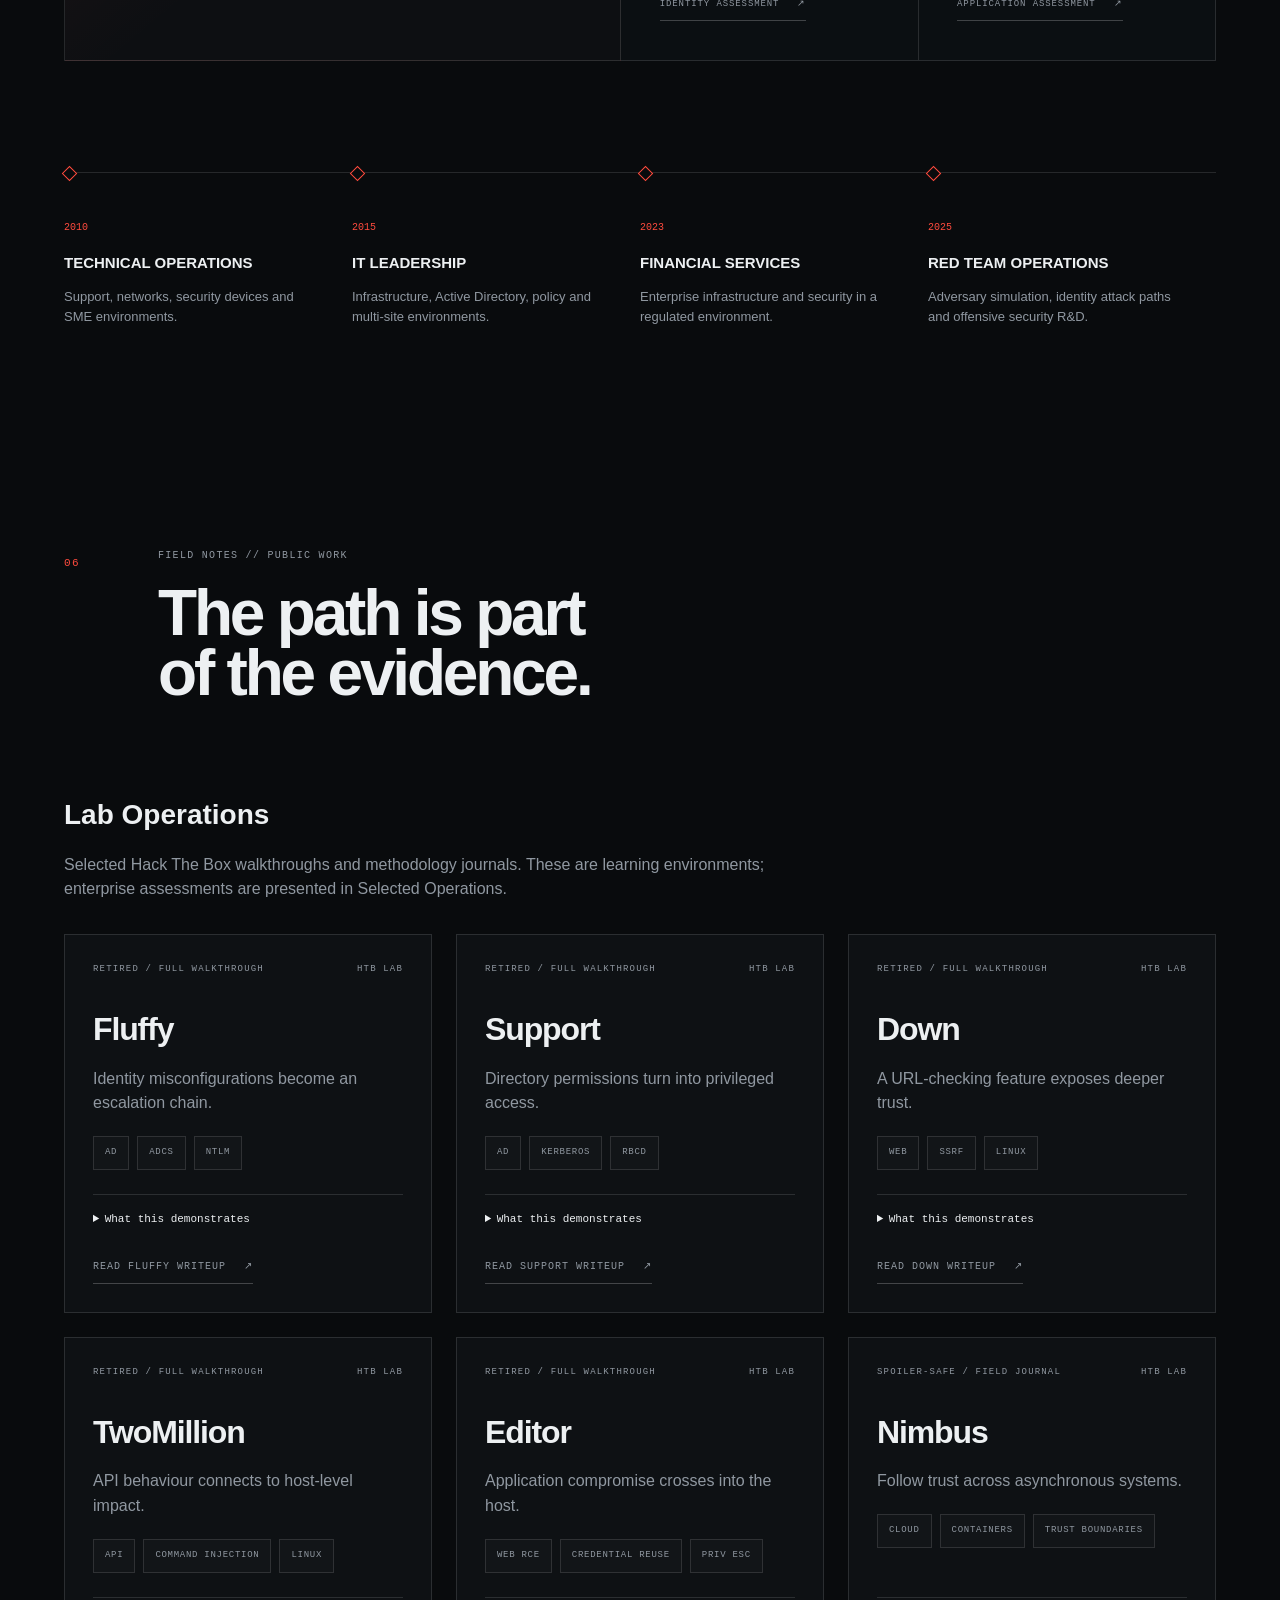
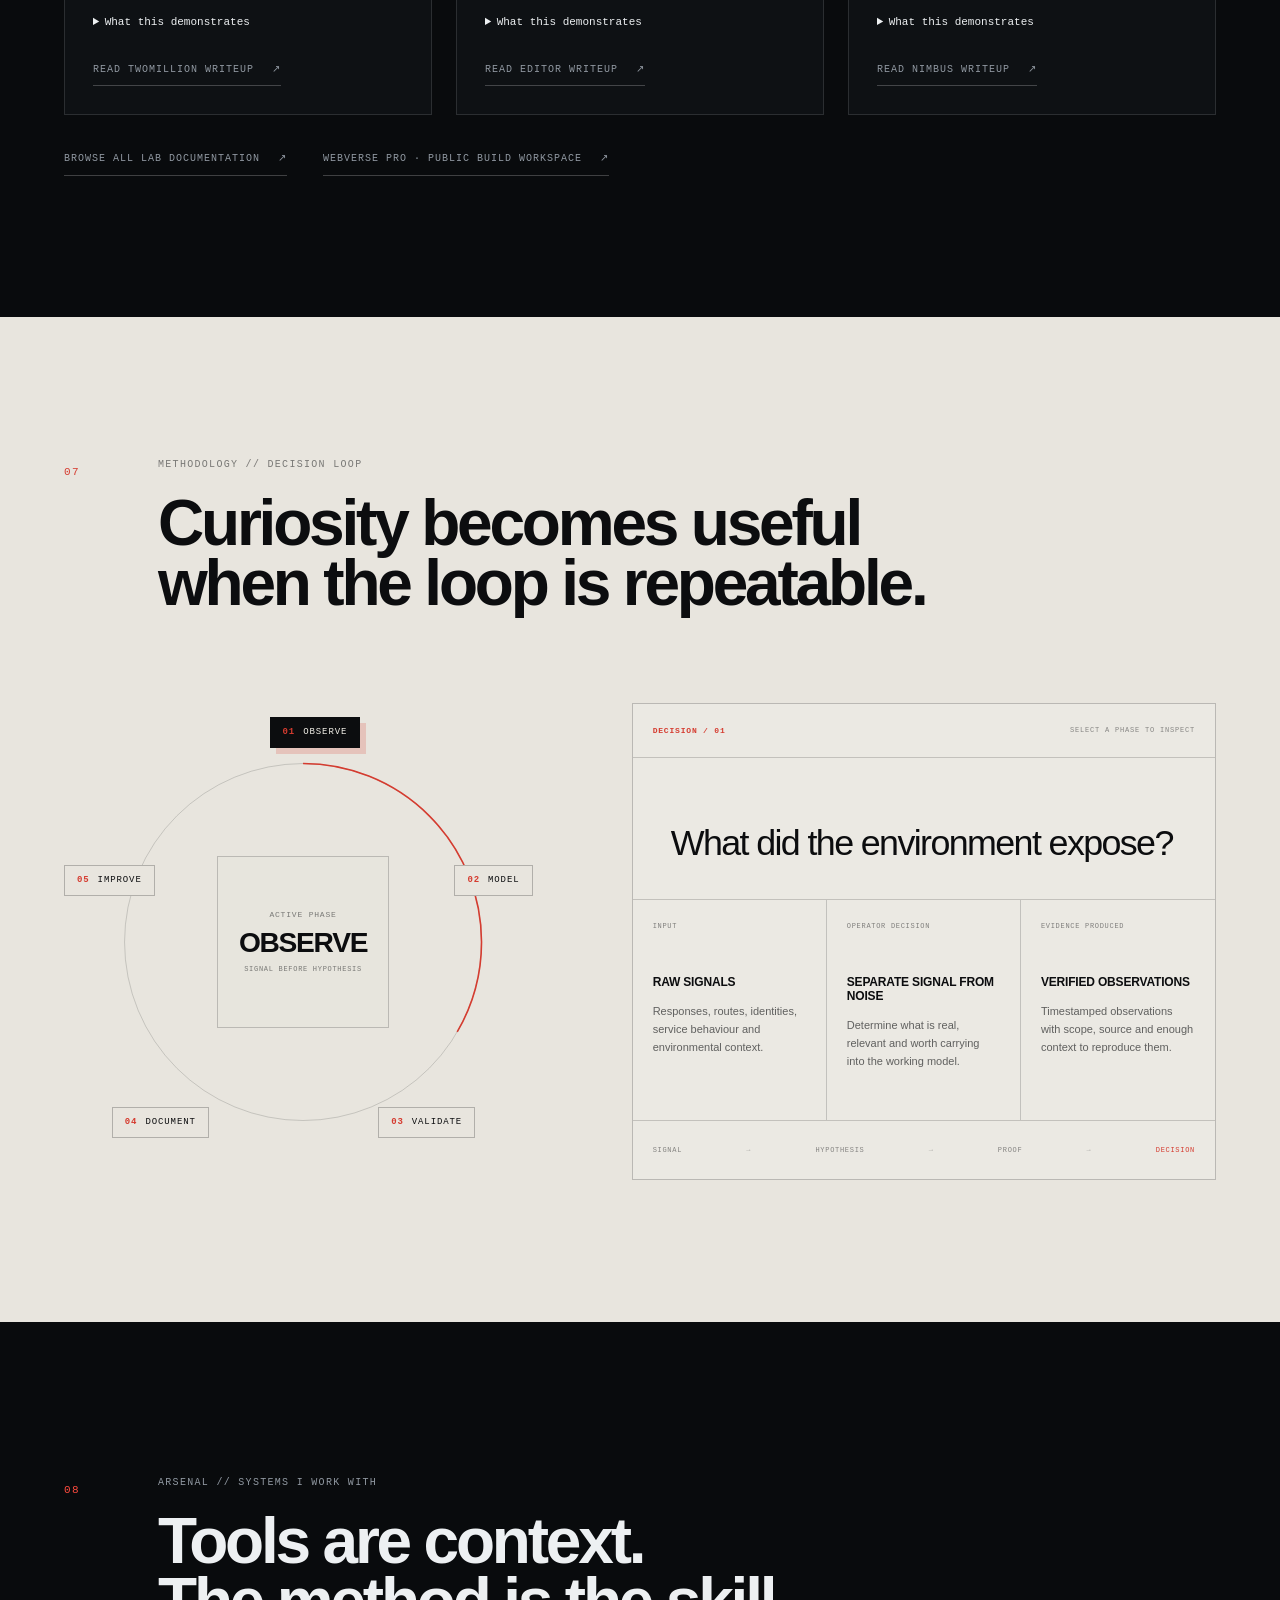
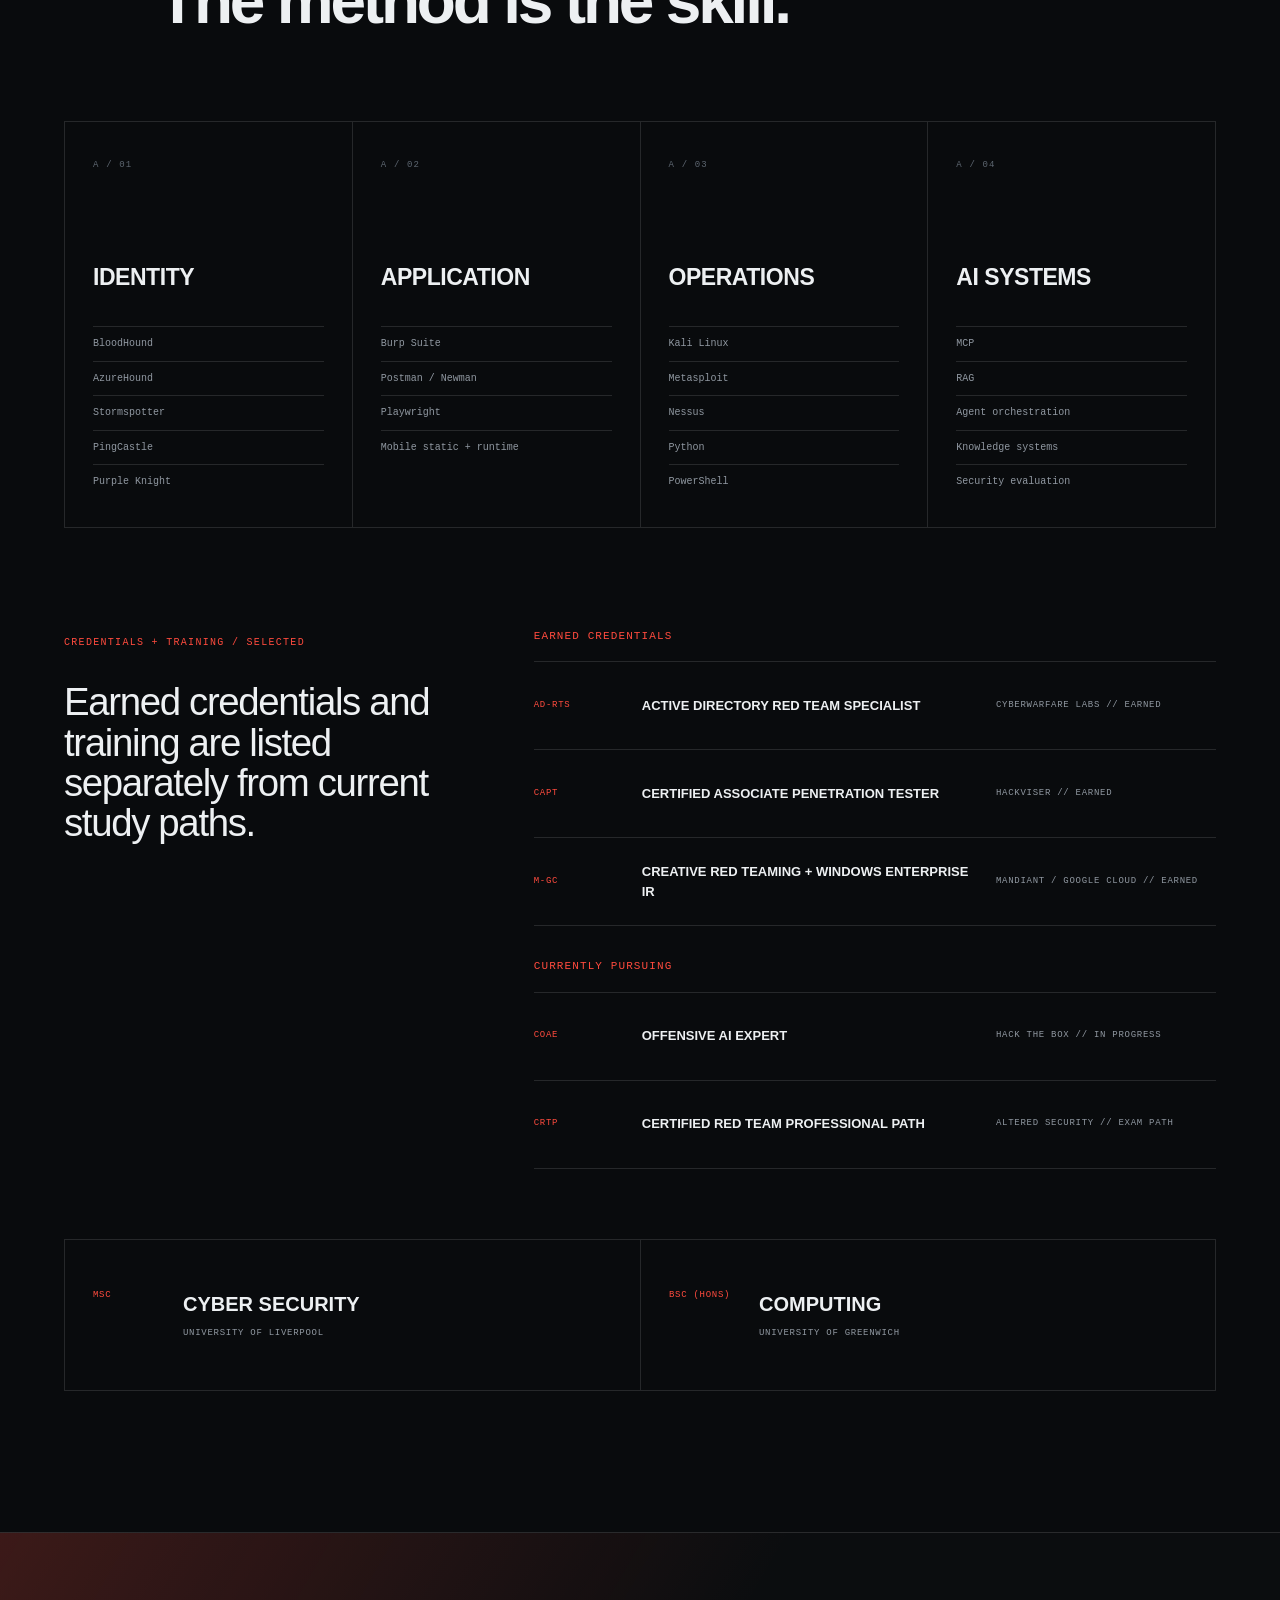
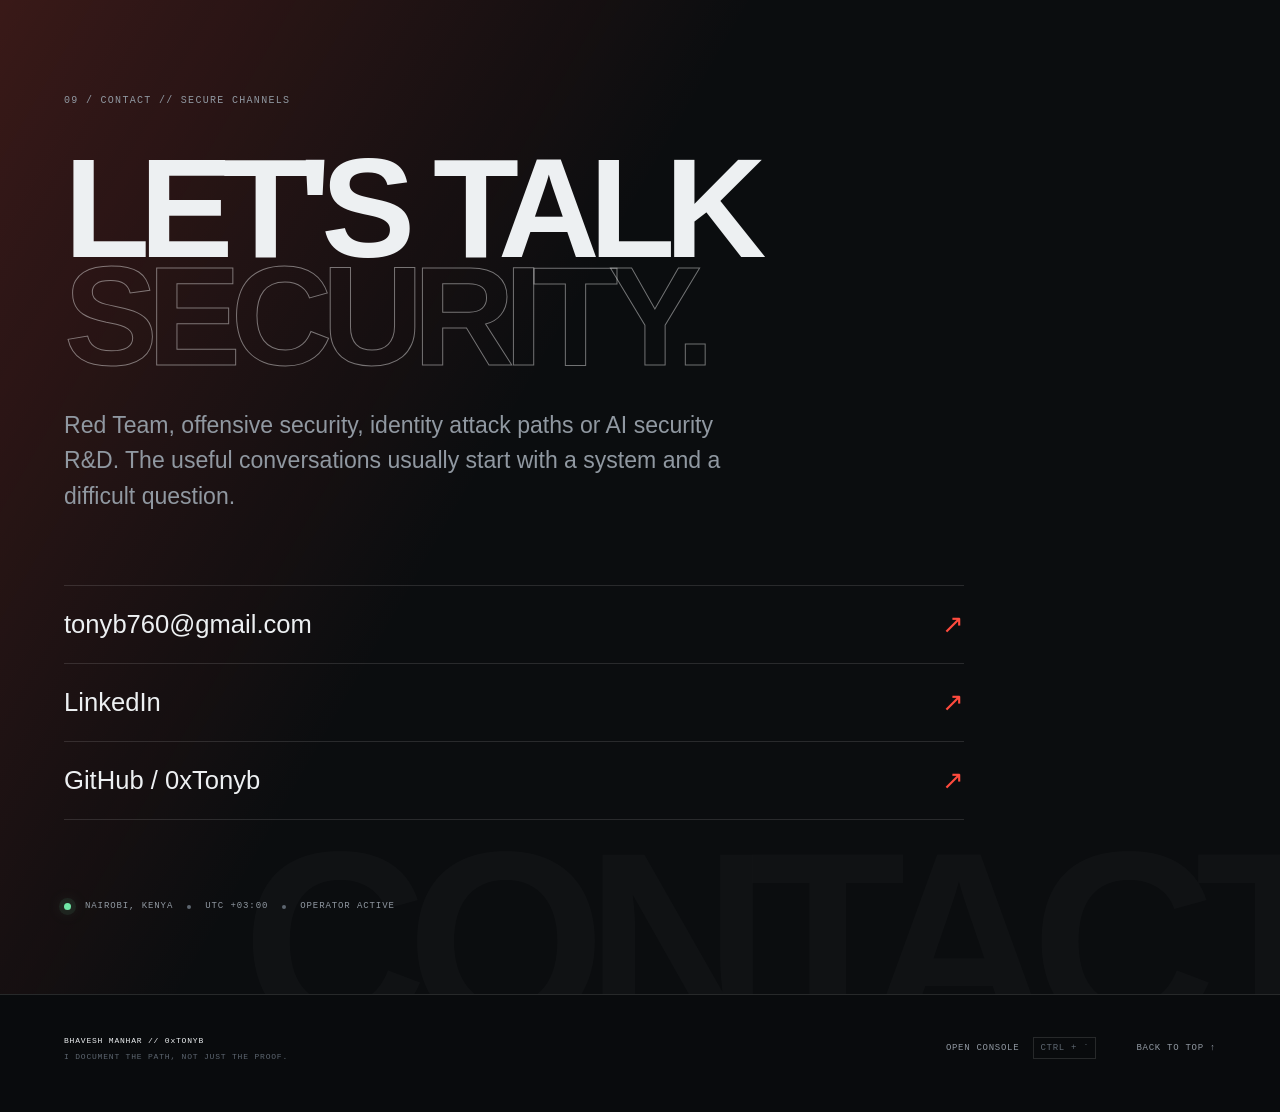
==== commit d6feef49: "fix: mark Mandiant training as earned" ====
--- a/index.html
+++ b/index.html
@@ -871,7 +871,7 @@
       <div class="credentials" id="credentials" data-reveal>
         <div class="credentials-heading">
           <span>CREDENTIALS + TRAINING / SELECTED</span>
-          <p>Earned credentials, training and current study paths are listed separately.</p>
+          <p>Earned credentials and training are listed separately from current study paths.</p>
         </div>
         <div class="credential-groups">
           <section class="credential-group" aria-labelledby="credentials-earned">
@@ -879,12 +879,7 @@
             <div class="credential-list">
               <div><span>AD-RTS</span><strong>ACTIVE DIRECTORY RED TEAM SPECIALIST</strong><small>CYBERWARFARE LABS // EARNED</small></div>
               <div><span>CAPT</span><strong>CERTIFIED ASSOCIATE PENETRATION TESTER</strong><small>HACKVISER // EARNED</small></div>
-            </div>
-          </section>
-          <section class="credential-group" aria-labelledby="credentials-training">
-            <h3 id="credentials-training">Training</h3>
-            <div class="credential-list">
-              <div><span>M-GC</span><strong>CREATIVE RED TEAMING + WINDOWS ENTERPRISE IR</strong><small>MANDIANT / GOOGLE CLOUD // TRAINING</small></div>
+              <div><span>M-GC</span><strong>CREATIVE RED TEAMING + WINDOWS ENTERPRISE IR</strong><small>MANDIANT / GOOGLE CLOUD // EARNED</small></div>
             </div>
           </section>
           <section class="credential-group" aria-labelledby="credentials-pursuing">
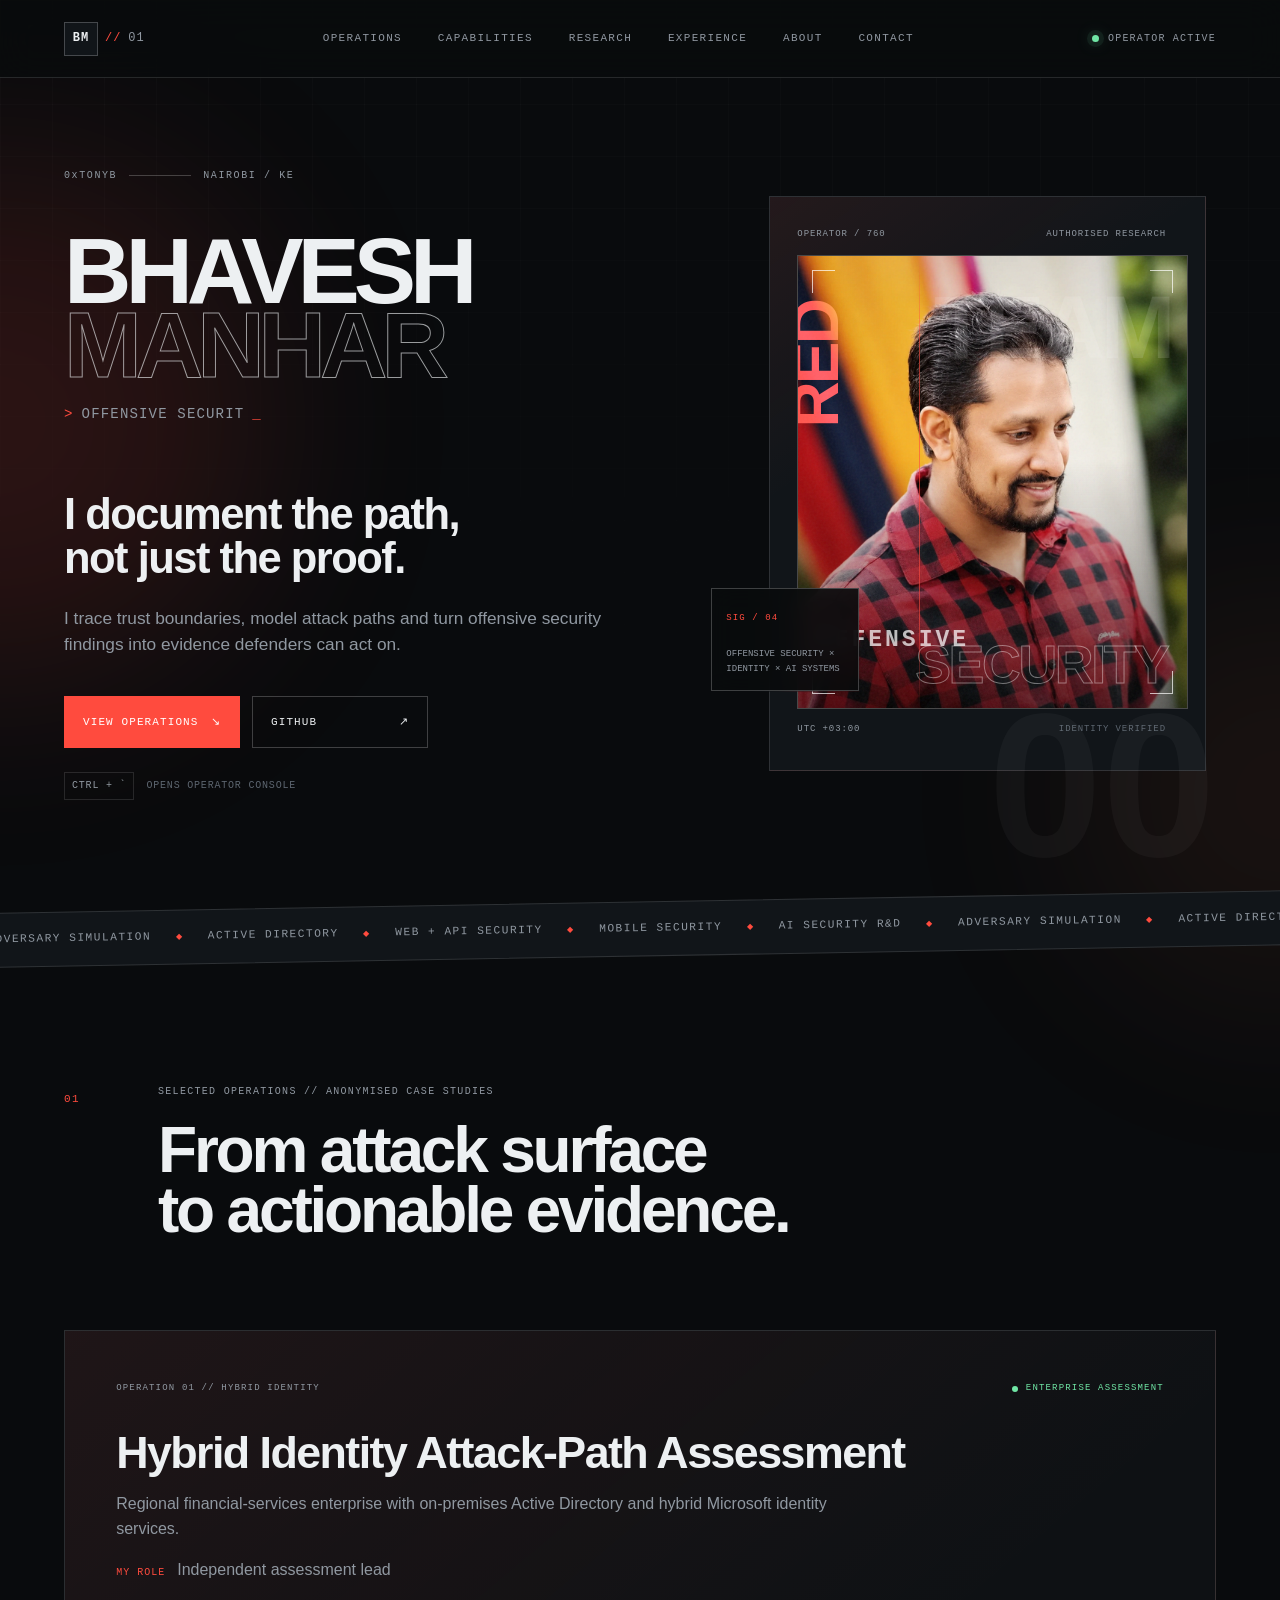
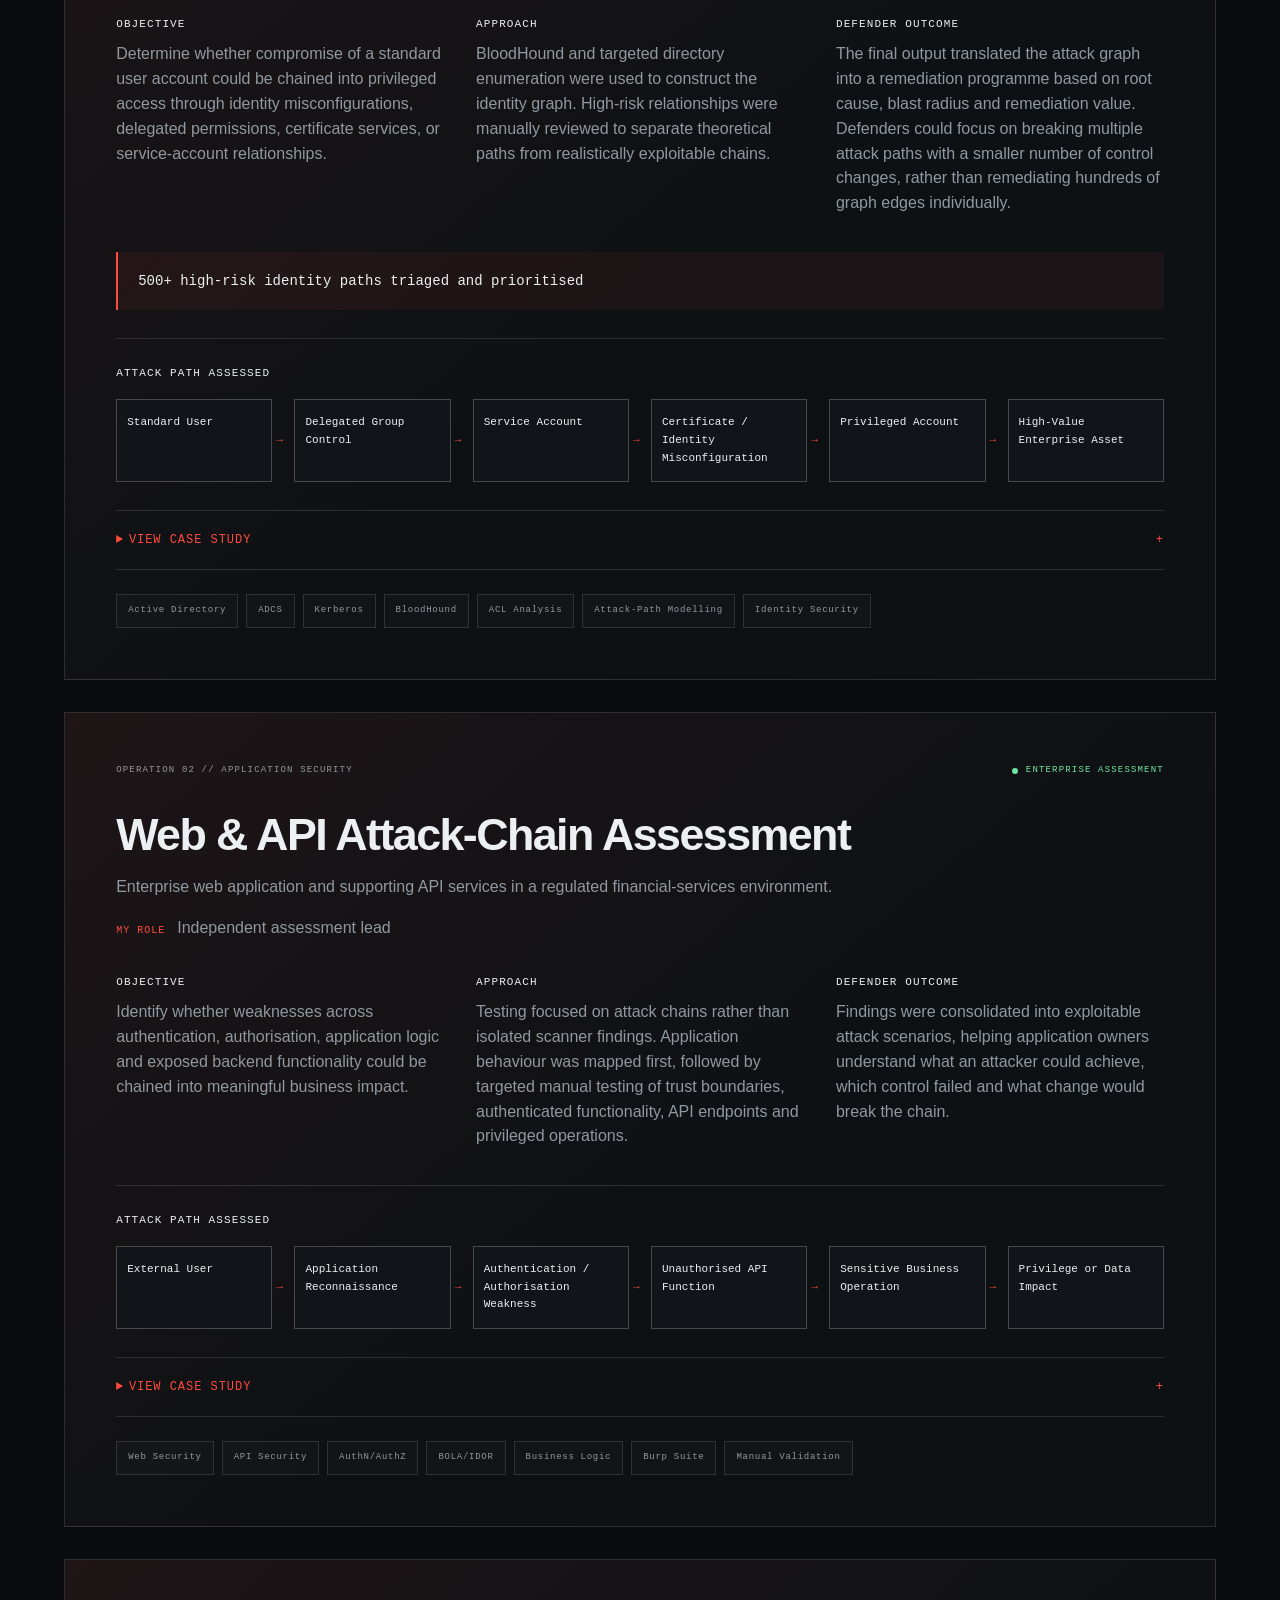
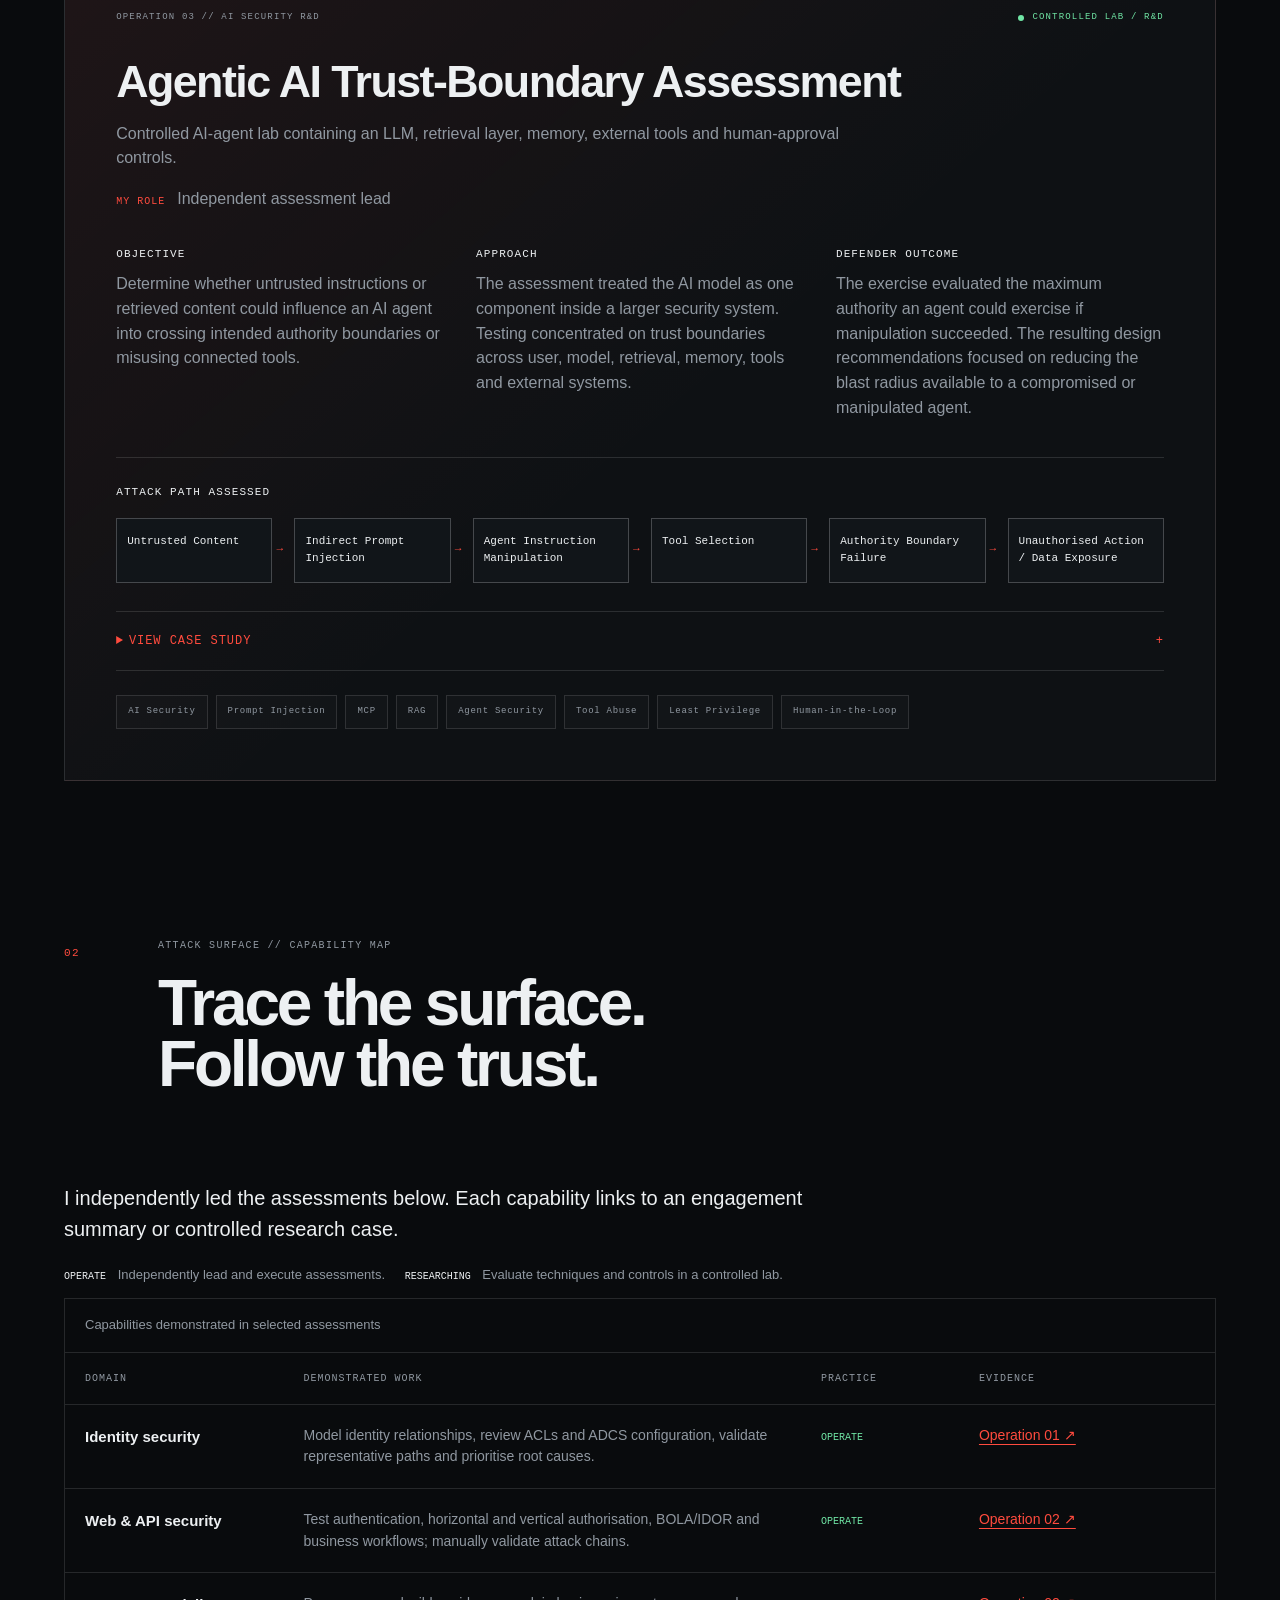
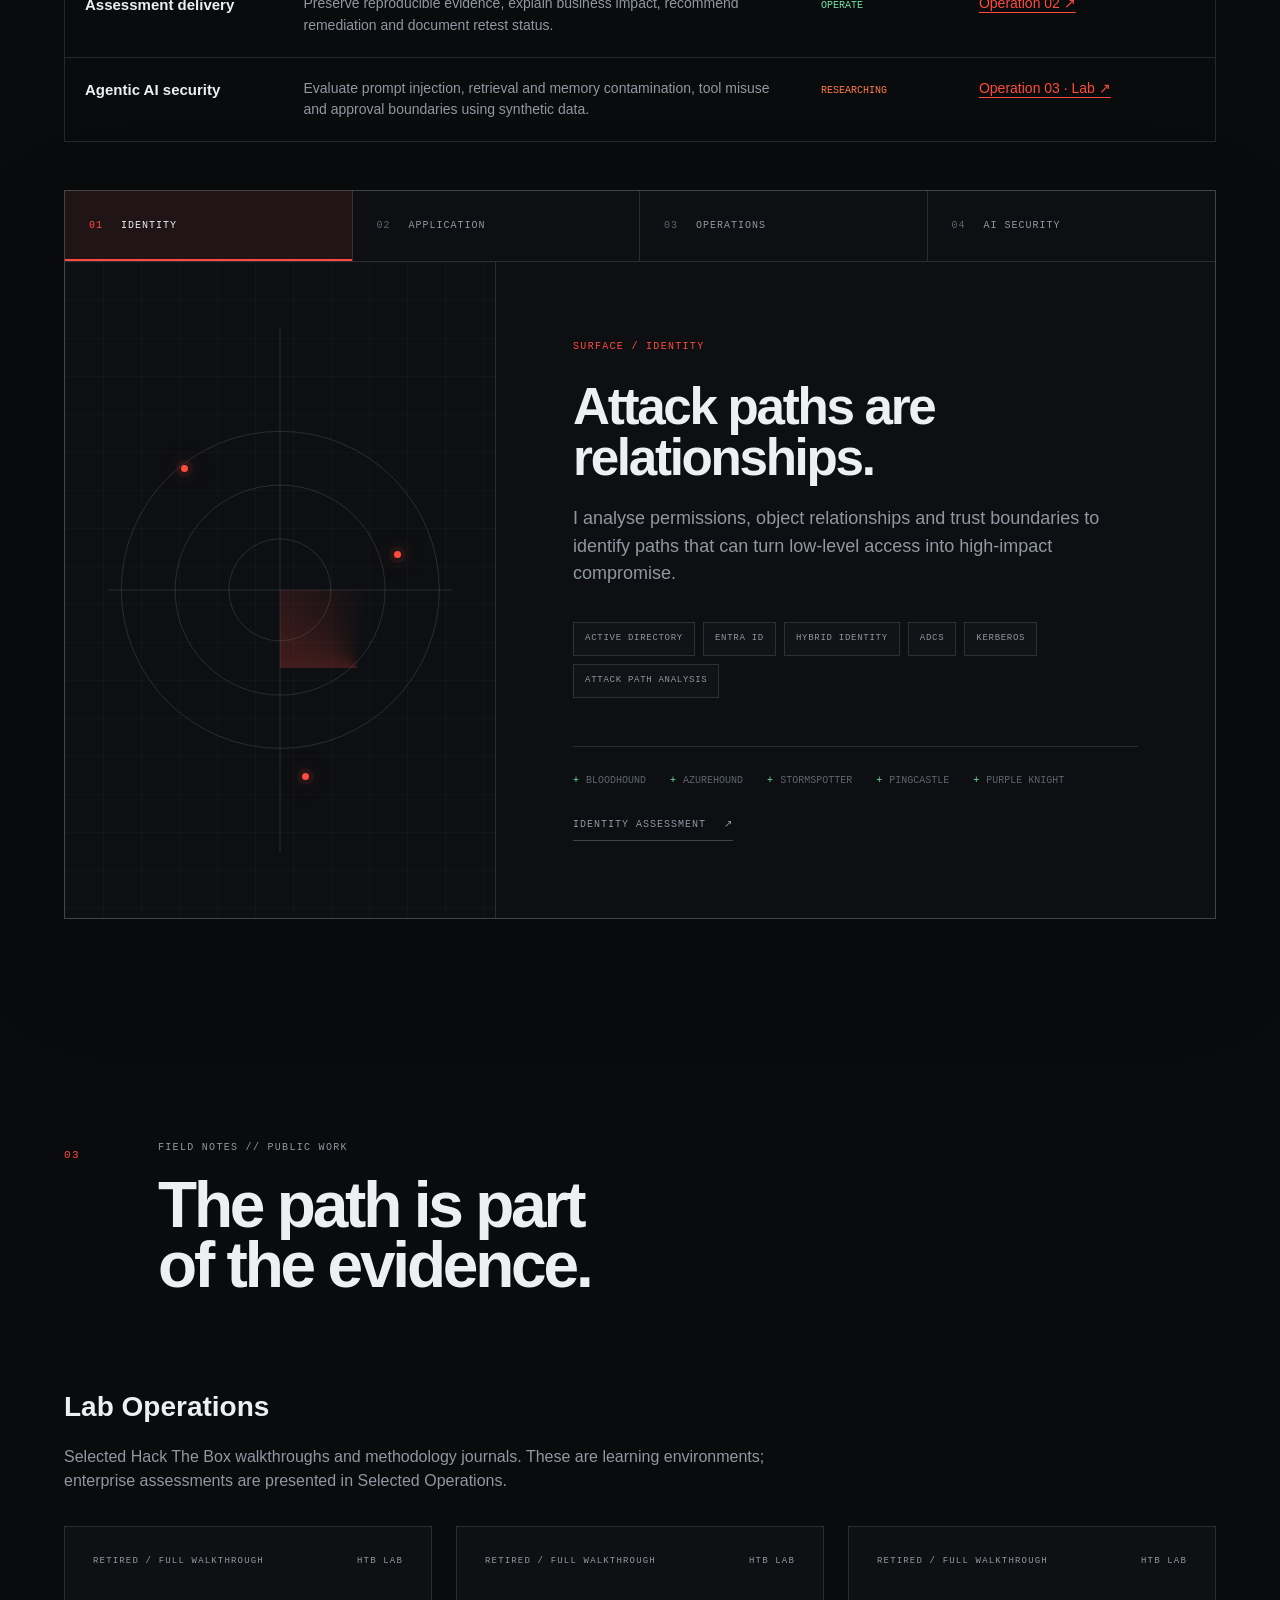
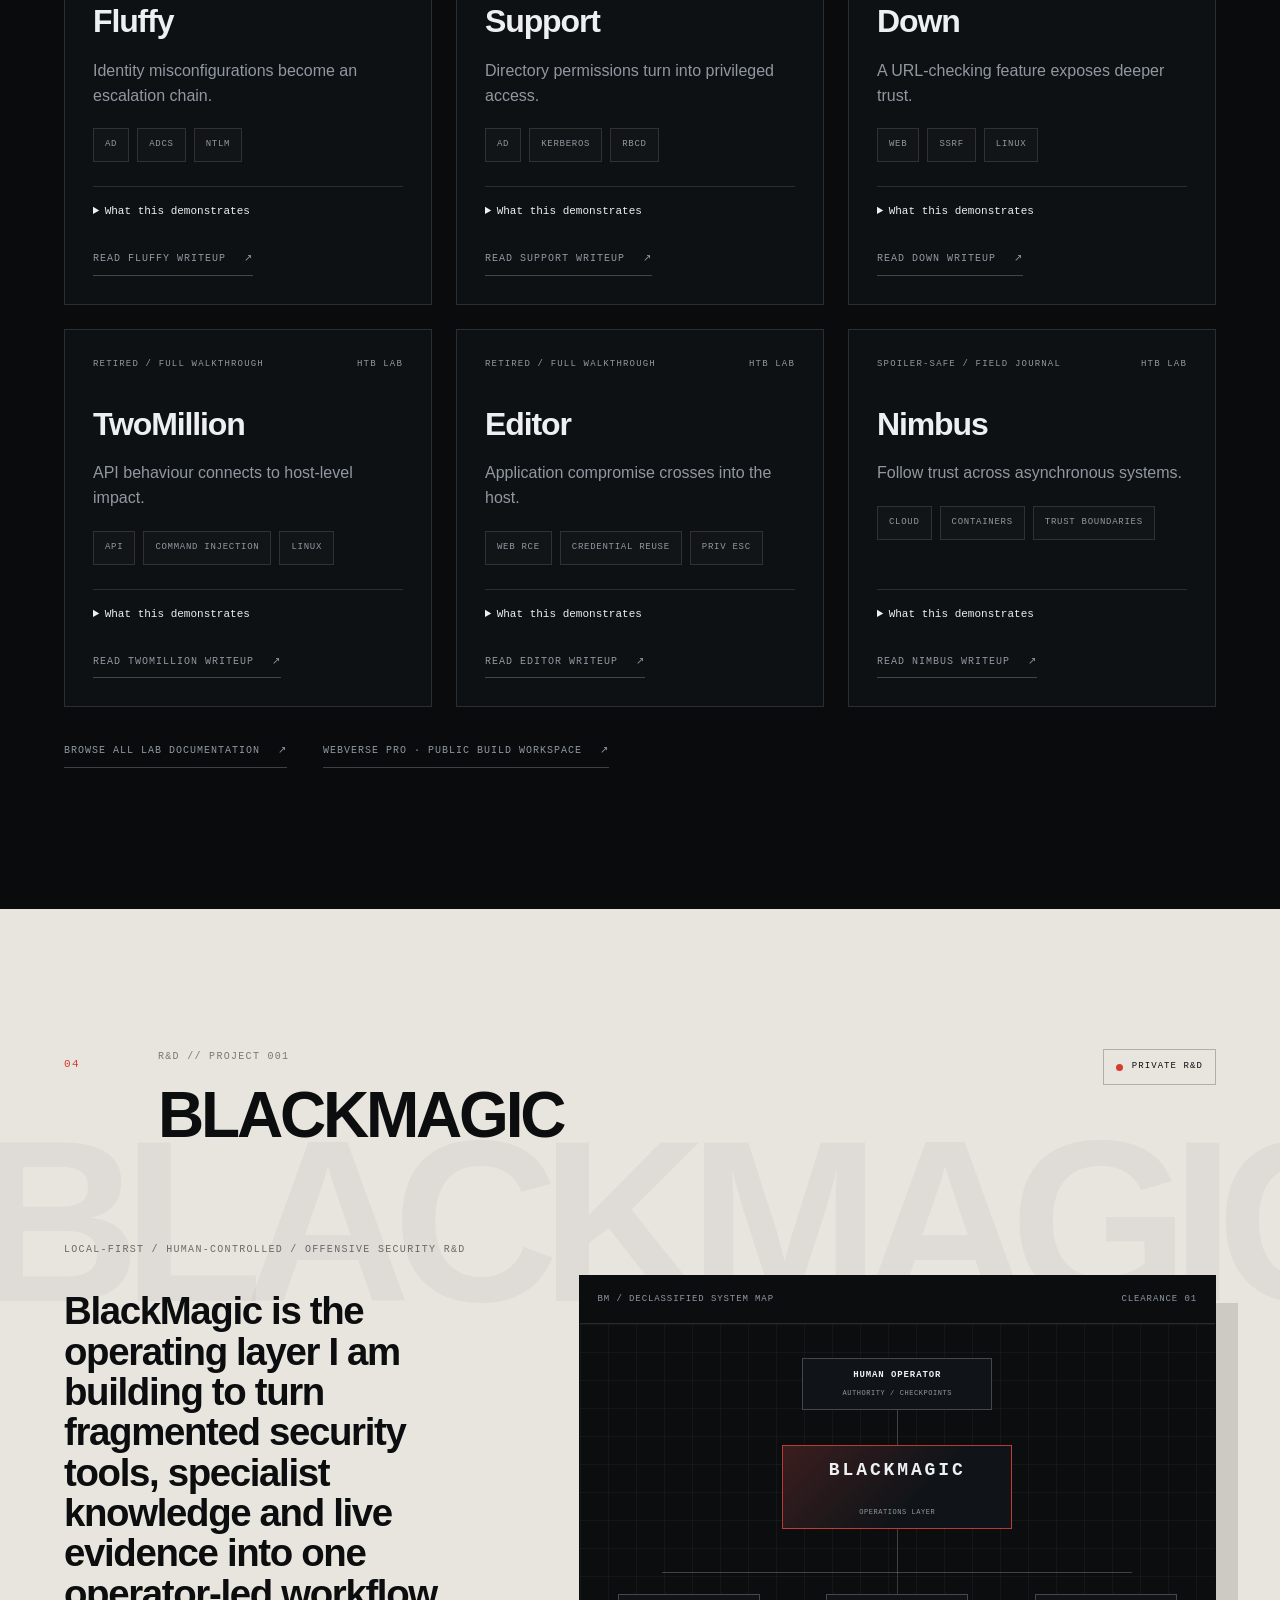
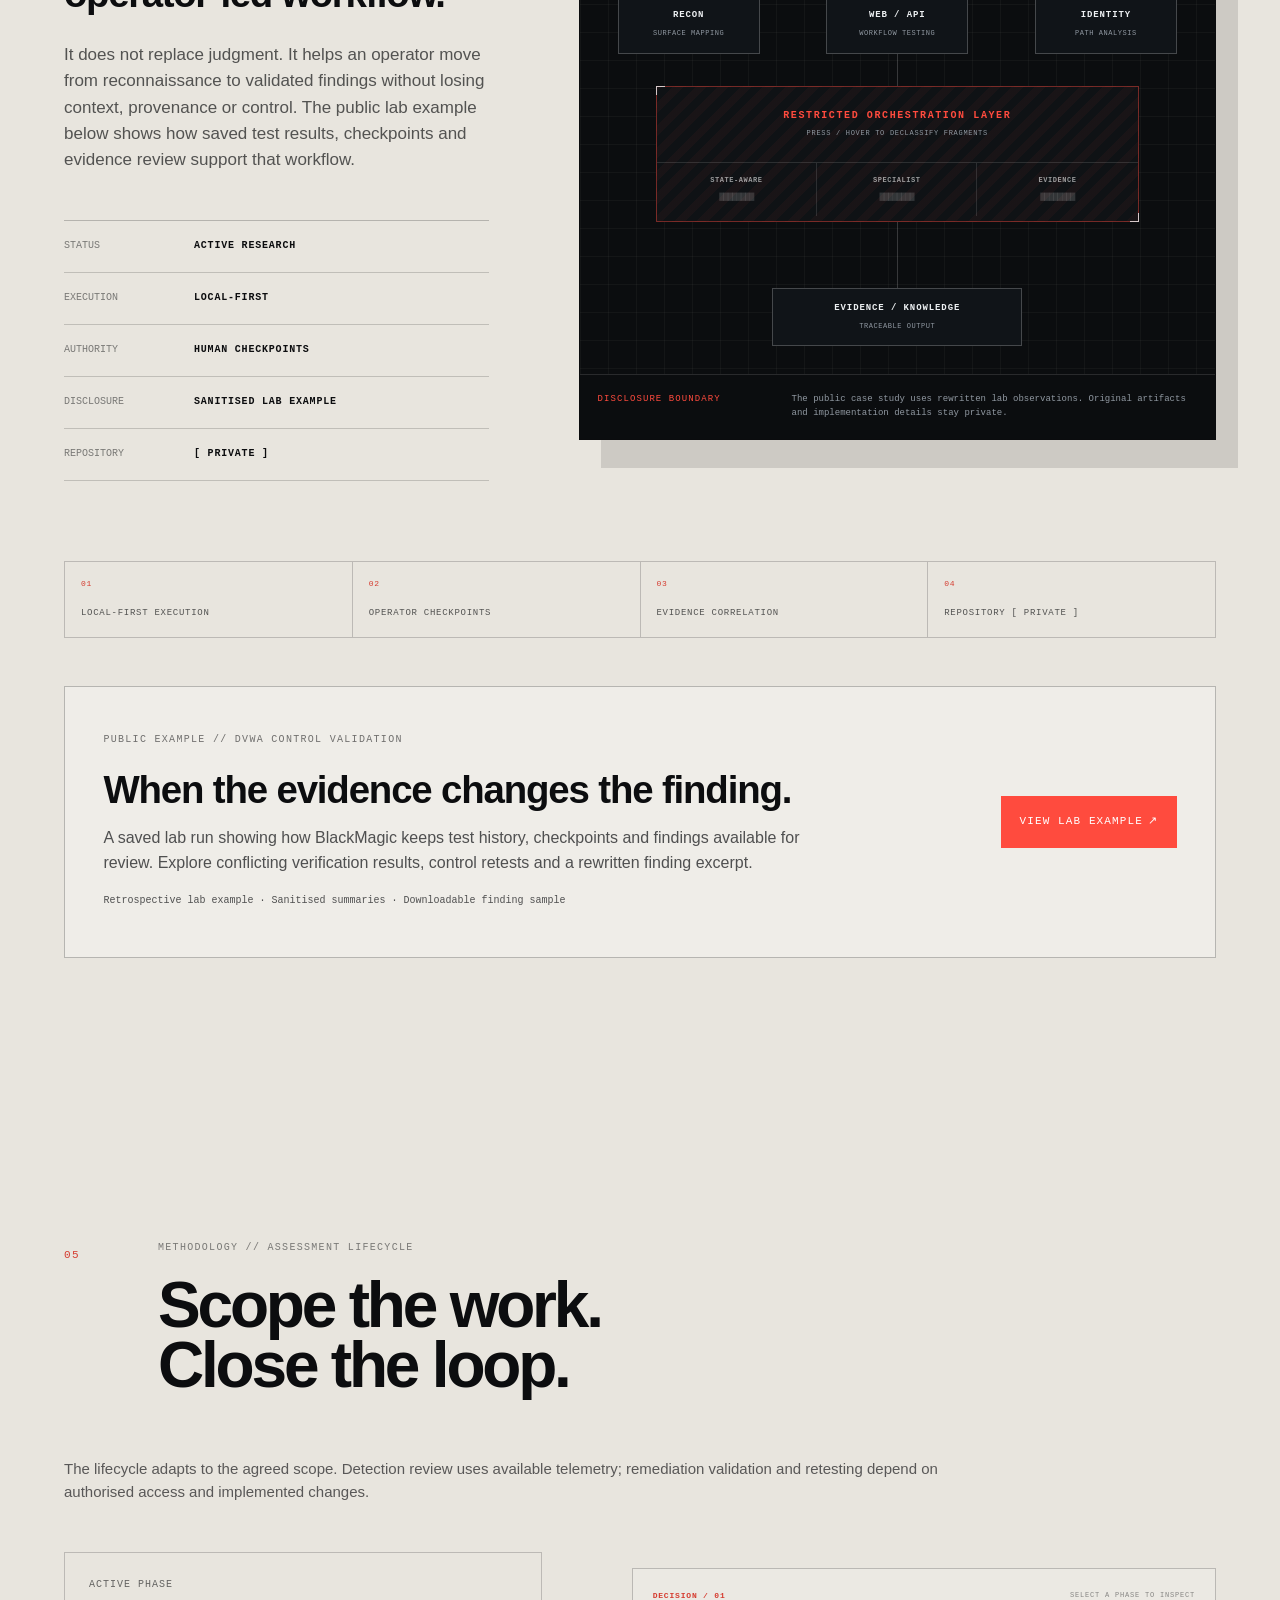
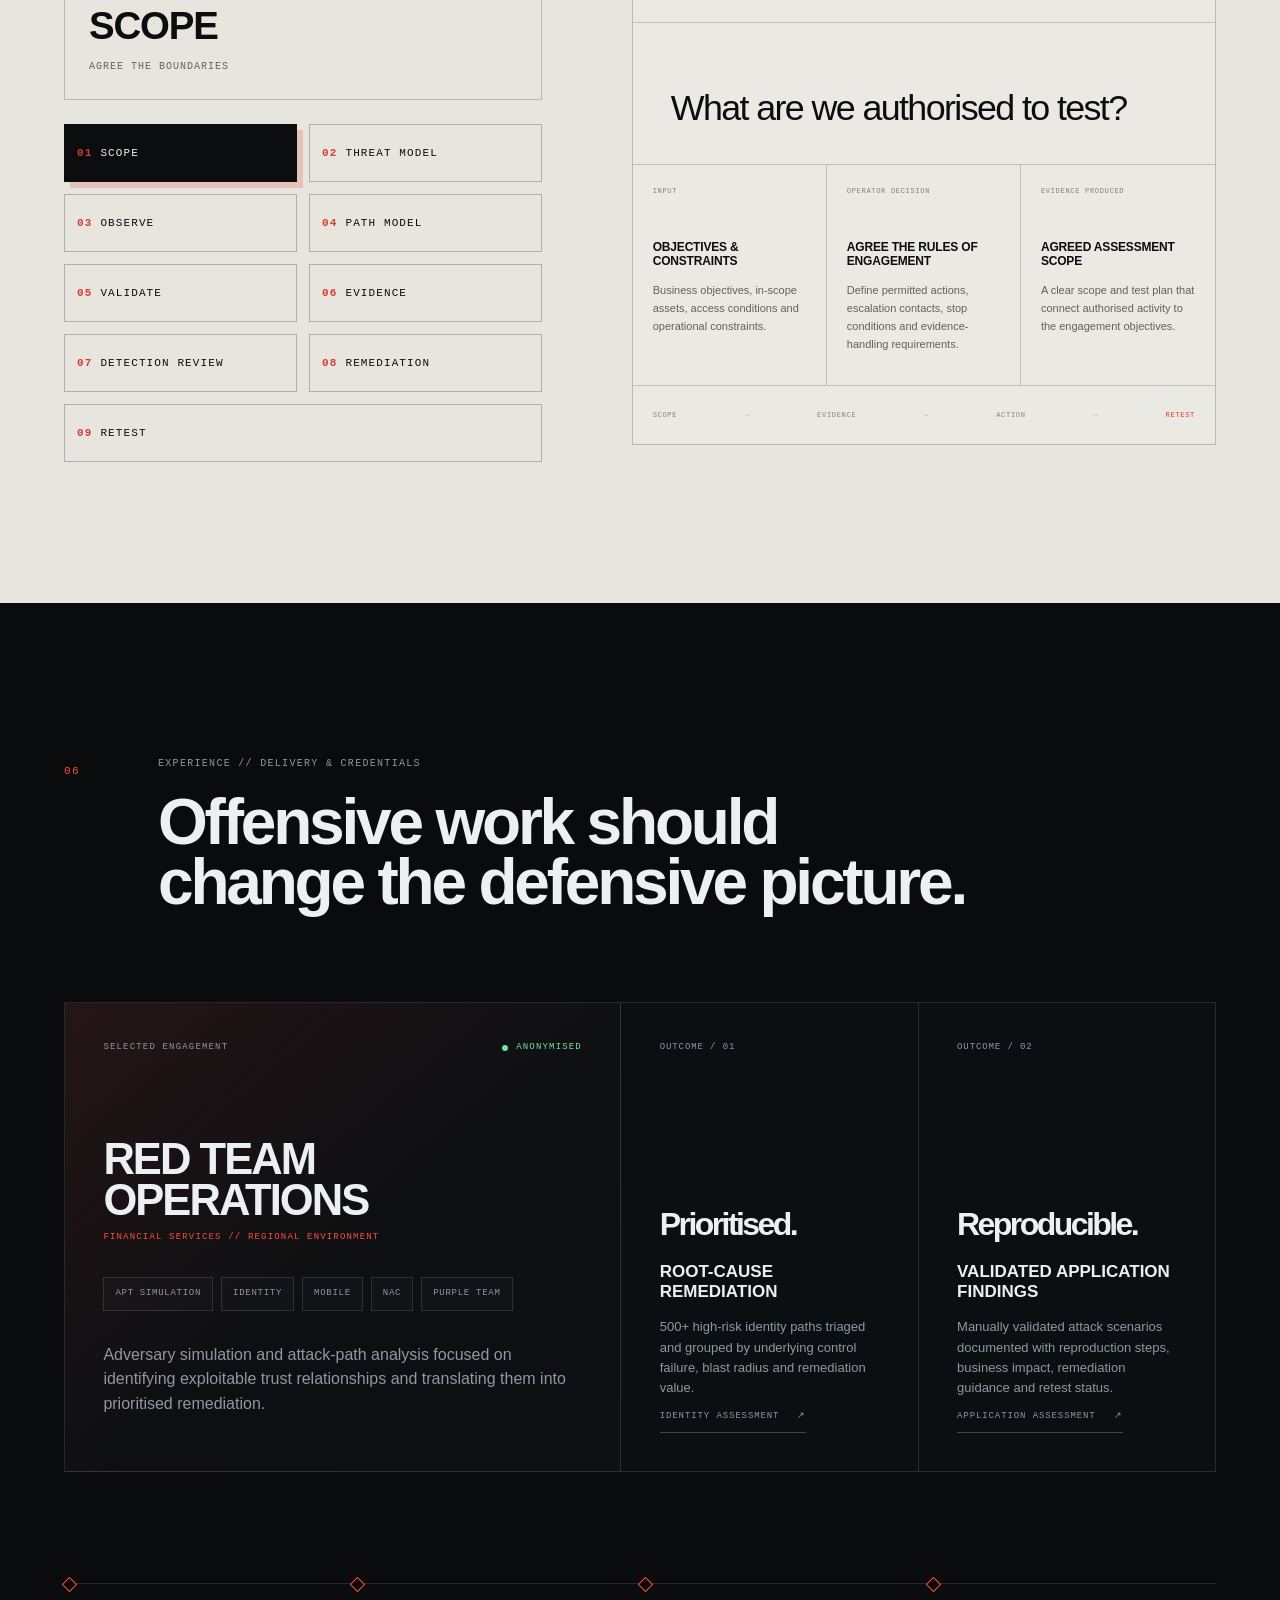
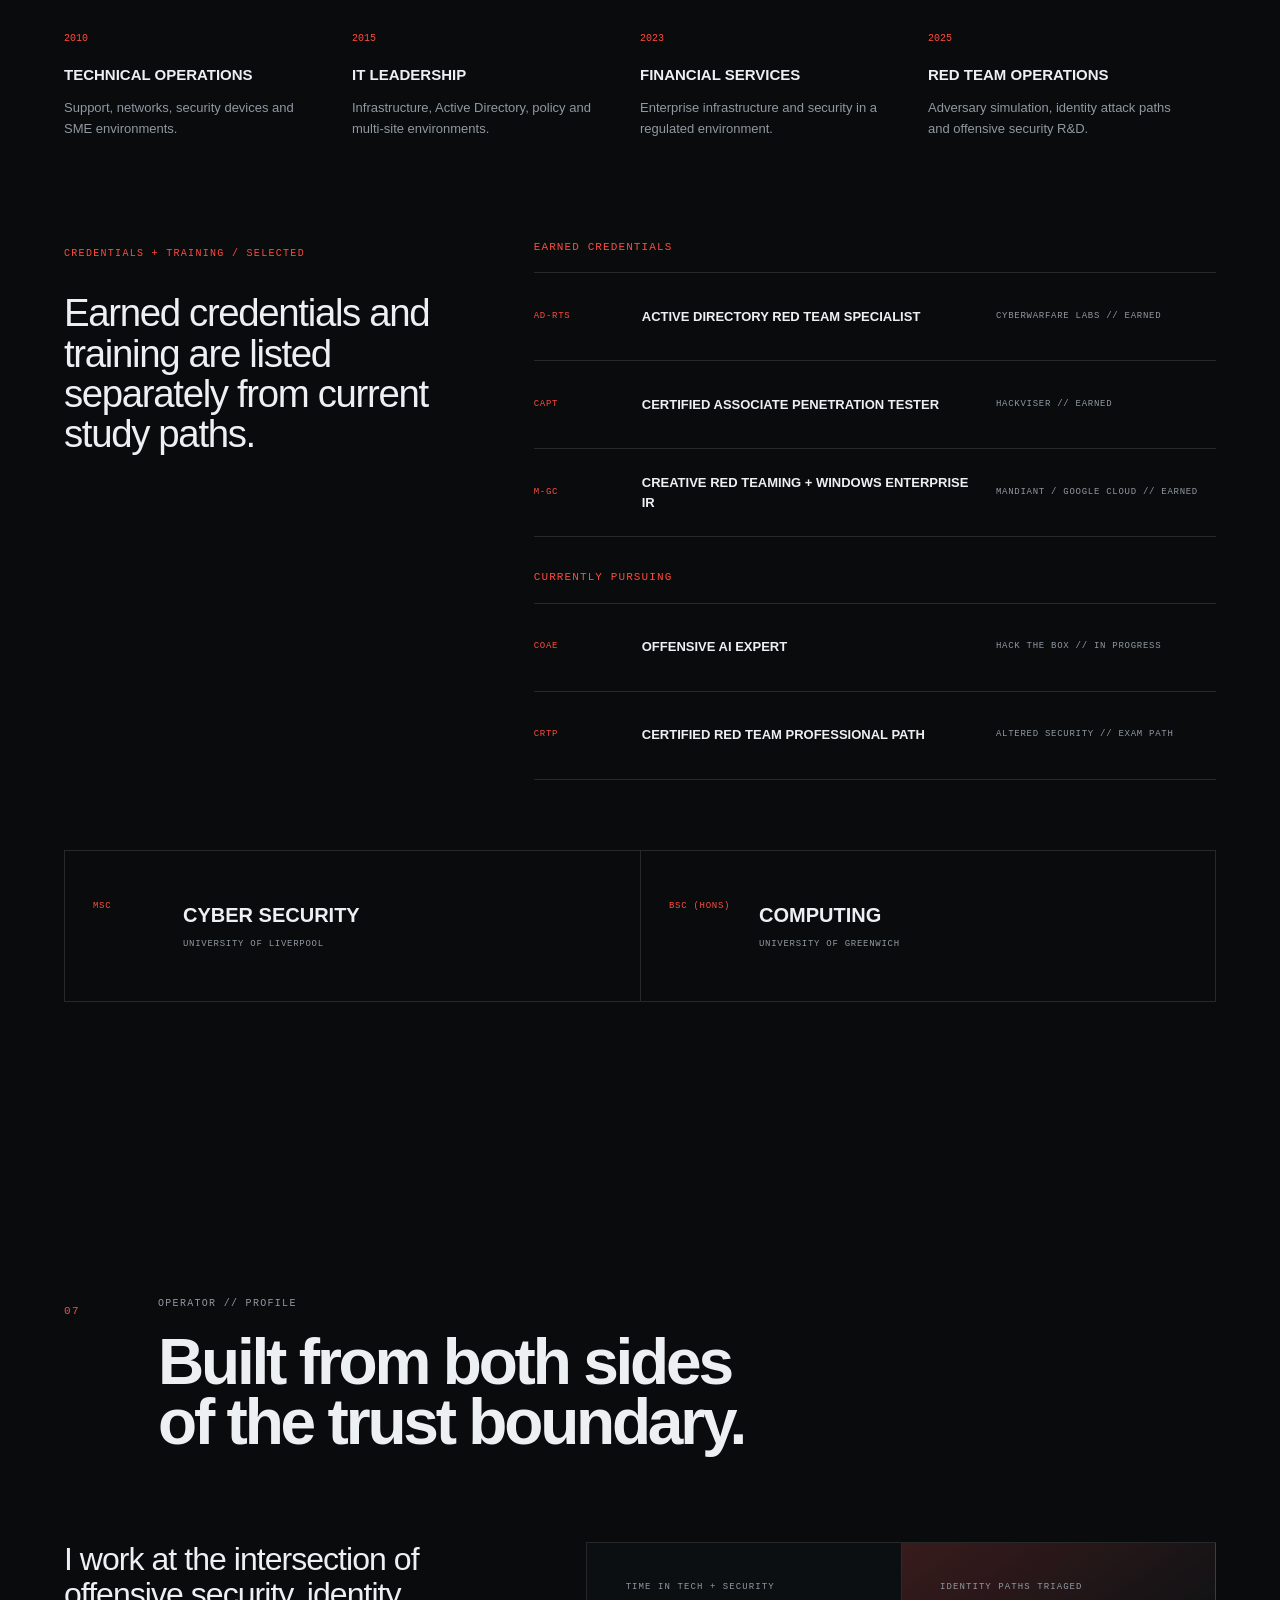
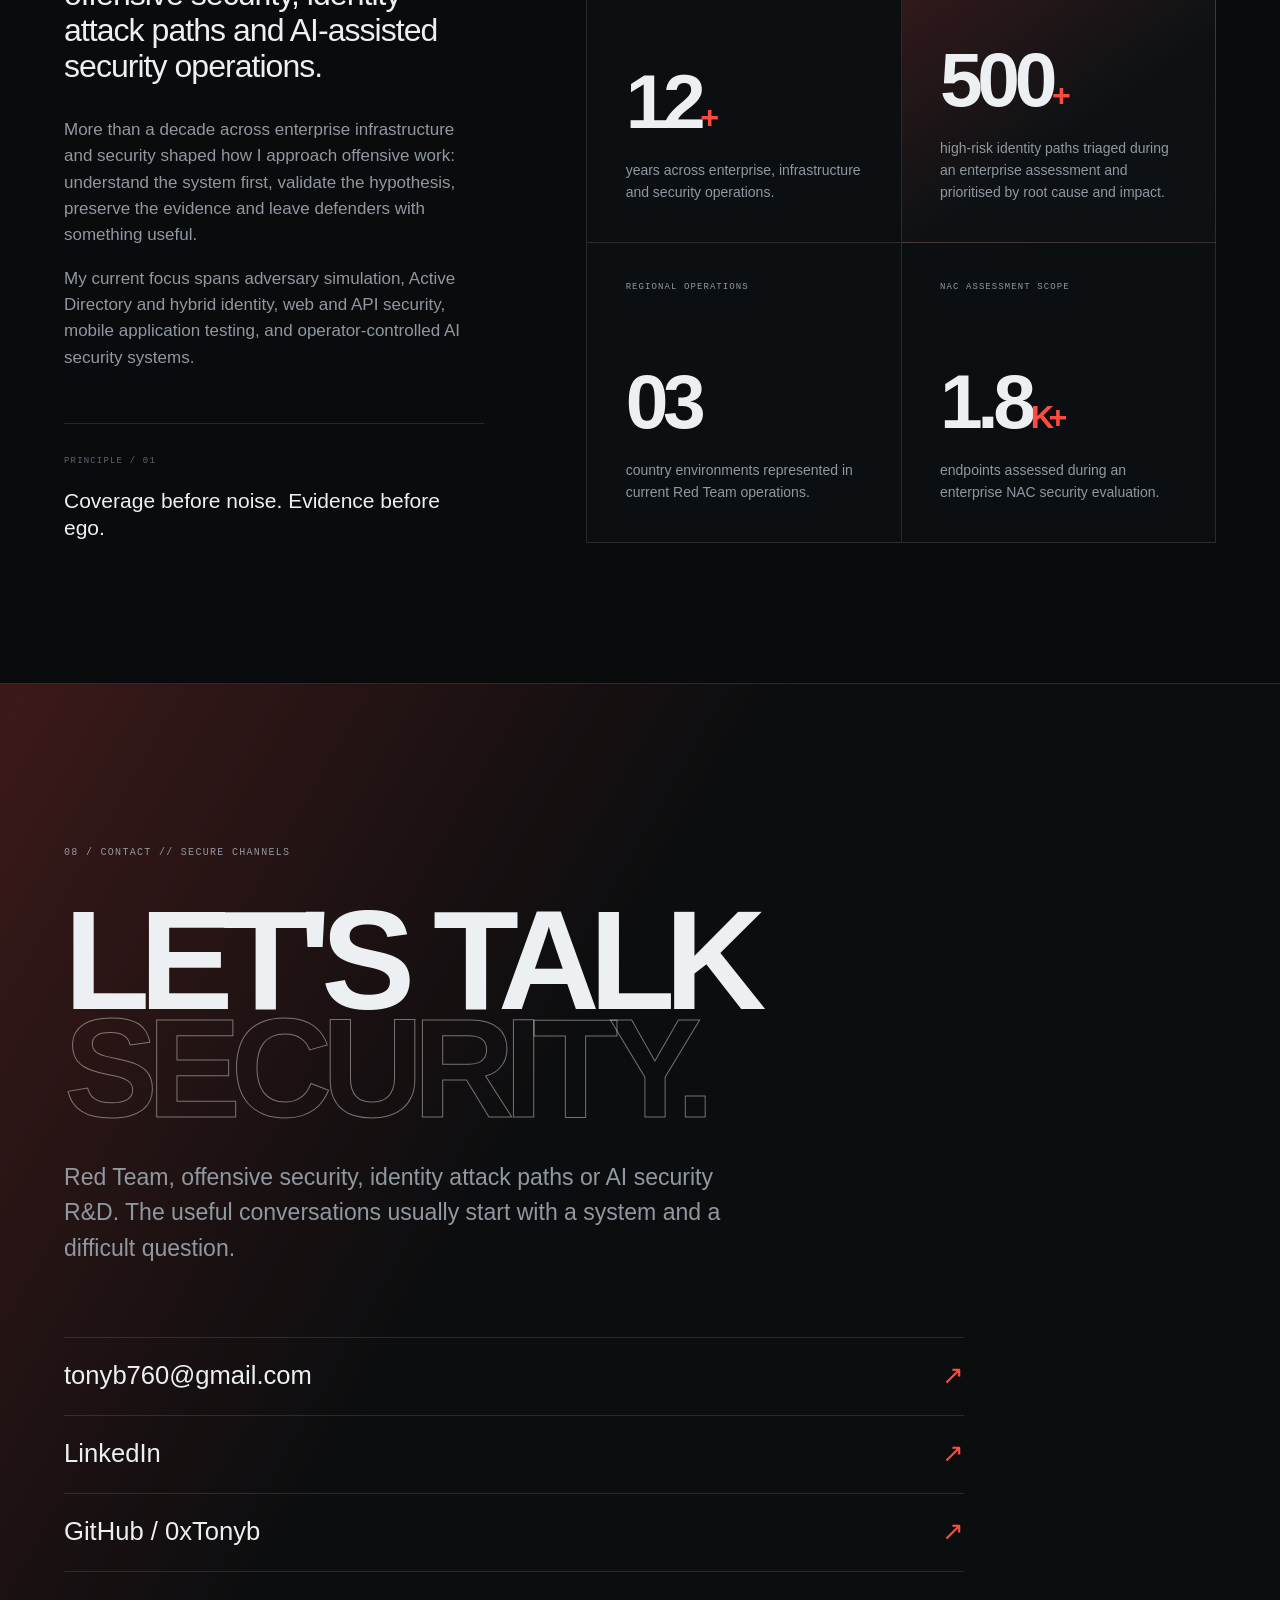
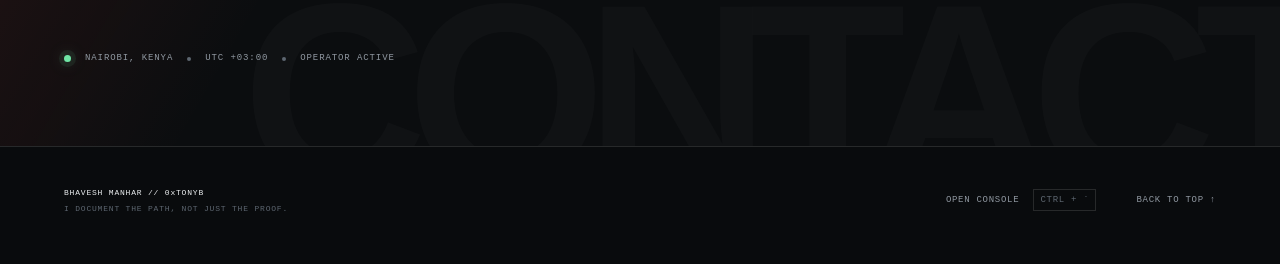
==== commit aeb60ed7: "feat: reorder portfolio and expand methodology" ====
--- a/index.html
+++ b/index.html
@@ -19,7 +19,7 @@
   <meta name="twitter:image" content="https://tonyb760.github.io/assets/bhavesh-manhar.webp" />
   <title>Bhavesh Manhar // Red Team Operator</title>
   <link rel="icon" href="./assets/favicon.svg" type="image/svg+xml" />
-  <link rel="stylesheet" href="./styles.css?v=20261001-2" />
+  <link rel="stylesheet" href="./styles.css?v=20261001-3" />
   <script type="application/ld+json">
     {
       "@context": "https://schema.org",
@@ -59,10 +59,10 @@
 
     <nav class="desktop-nav" aria-label="Primary navigation">
       <a href="#selected-operations">Operations</a>
-      <a href="#operator">About</a>
-      <a href="#operations">Experience</a>
       <a href="#surface">Capabilities</a>
       <a href="#field-notes">Research</a>
+      <a href="#operations">Experience</a>
+      <a href="#operator">About</a>
       <a href="#contact">Contact</a>
     </nav>
 
@@ -78,10 +78,12 @@
 
     <nav class="mobile-nav" id="mobile-nav" aria-label="Mobile navigation">
       <a href="#selected-operations">Operations</a>
-      <a href="#operator">About</a>
-      <a href="#operations">Experience</a>
       <a href="#surface">Capabilities</a>
       <a href="#field-notes">Research</a>
+      <a href="#blackmagic">BlackMagic</a>
+      <a href="#methodology">Methodology</a>
+      <a href="#operations">Experience &amp; Credentials</a>
+      <a href="#operator">About</a>
       <a href="#contact">Contact</a>
     </nav>
   </header>
@@ -323,9 +325,494 @@
 
     </section>
 
+    <section class="section-shell surface-section" id="surface">
+      <div class="section-heading" data-reveal>
+        <span class="section-number">02</span>
+        <div>
+          <span class="section-kicker">ATTACK SURFACE // CAPABILITY MAP</span>
+          <h2>Trace the surface.<br />Follow the trust.</h2>
+        </div>
+      </div>
+
+      <div class="capability-evidence" data-reveal>
+        <p class="capability-intro">I independently led the assessments below. Each capability links to an engagement summary or controlled research case.</p>
+        <p class="capability-legend"><span>OPERATE</span> Independently lead and execute assessments. <span>RESEARCHING</span> Evaluate techniques and controls in a controlled lab.</p>
+        <div class="capability-table-wrap" tabindex="0" role="region" aria-label="Capability evidence matrix; scroll horizontally on small screens">
+          <table class="capability-table">
+            <caption>Capabilities demonstrated in selected assessments</caption>
+            <thead><tr><th scope="col">Domain</th><th scope="col">Demonstrated work</th><th scope="col">Practice</th><th scope="col">Evidence</th></tr></thead>
+            <tbody>
+              <tr><th scope="row">Identity security</th><td>Model identity relationships, review ACLs and ADCS configuration, validate representative paths and prioritise root causes.</td><td><span class="practice-level">OPERATE</span></td><td><a href="#operation-01">Operation 01 ↗</a></td></tr>
+              <tr><th scope="row">Web &amp; API security</th><td>Test authentication, horizontal and vertical authorisation, BOLA/IDOR and business workflows; manually validate attack chains.</td><td><span class="practice-level">OPERATE</span></td><td><a href="#operation-02">Operation 02 ↗</a></td></tr>
+              <tr><th scope="row">Assessment delivery</th><td>Preserve reproducible evidence, explain business impact, recommend remediation and document retest status.</td><td><span class="practice-level">OPERATE</span></td><td><a href="#operation-02">Operation 02 ↗</a></td></tr>
+              <tr><th scope="row">Agentic AI security</th><td>Evaluate prompt injection, retrieval and memory contamination, tool misuse and approval boundaries using synthetic data.</td><td><span class="practice-level practice-research">RESEARCHING</span></td><td><a href="#operation-03">Operation 03 · Lab ↗</a></td></tr>
+            </tbody>
+          </table>
+        </div>
+      </div>
+
+      <div class="surface-console" data-reveal>
+        <div class="surface-tabs" role="tablist" aria-label="Capability categories">
+          <button class="surface-tab is-active" id="tab-identity" type="button" role="tab" aria-selected="true" aria-controls="identity" tabindex="0" data-panel="identity">
+            <span>01</span>IDENTITY
+          </button>
+          <button class="surface-tab" id="tab-application" type="button" role="tab" aria-selected="false" aria-controls="application" tabindex="-1" data-panel="application">
+            <span>02</span>APPLICATION
+          </button>
+          <button class="surface-tab" id="tab-operations" type="button" role="tab" aria-selected="false" aria-controls="operations-panel" tabindex="-1" data-panel="operations-panel">
+            <span>03</span>OPERATIONS
+          </button>
+          <button class="surface-tab" id="tab-ai" type="button" role="tab" aria-selected="false" aria-controls="ai" tabindex="-1" data-panel="ai">
+            <span>04</span>AI SECURITY
+          </button>
+        </div>
+
+        <div class="surface-display">
+          <div class="surface-radar" aria-hidden="true">
+            <div class="radar-ring ring-1"></div>
+            <div class="radar-ring ring-2"></div>
+            <div class="radar-ring ring-3"></div>
+            <div class="radar-cross radar-cross-x"></div>
+            <div class="radar-cross radar-cross-y"></div>
+            <div class="radar-sweep"></div>
+            <span class="radar-node node-a"></span>
+            <span class="radar-node node-b"></span>
+            <span class="radar-node node-c"></span>
+          </div>
+
+          <div class="surface-content">
+            <article class="surface-panel is-active" id="identity" role="tabpanel" aria-labelledby="tab-identity" tabindex="0">
+              <div class="surface-code">SURFACE / IDENTITY</div>
+              <h3>Attack paths are relationships.</h3>
+              <p>
+                I analyse permissions, object relationships and trust boundaries to
+                identify paths that can turn low-level access into high-impact compromise.
+              </p>
+              <div class="tag-cloud">
+                <span>ACTIVE DIRECTORY</span><span>ENTRA ID</span><span>HYBRID IDENTITY</span>
+                <span>ADCS</span><span>KERBEROS</span><span>ATTACK PATH ANALYSIS</span>
+              </div>
+              <div class="tool-readout">
+                <span>BLOODHOUND</span><span>AZUREHOUND</span><span>STORMSPOTTER</span>
+                <span>PINGCASTLE</span><span>PURPLE KNIGHT</span>
+              </div>
+              <a class="text-link capability-proof" href="#operation-01">Identity assessment <span aria-hidden="true">↗</span></a>
+            </article>
+
+            <article class="surface-panel" id="application" role="tabpanel" aria-labelledby="tab-application" tabindex="0" hidden>
+              <div class="surface-code">SURFACE / APPLICATION</div>
+              <h3>Trust boundaries hide in workflows.</h3>
+              <p>
+                Web, API and mobile assessments focused on authentication, authorisation,
+                data flow, runtime behaviour and the assumptions made between client and backend.
+              </p>
+              <div class="tag-cloud">
+                <span>WEB SECURITY</span><span>API SECURITY</span><span>AUTHENTICATION</span>
+                <span>AUTHORISATION</span><span>MOBILE</span><span>OWASP MASVS</span>
+              </div>
+              <div class="tool-readout">
+                <span>BURP SUITE</span><span>POSTMAN</span><span>NEWMAN</span>
+                <span>PLAYWRIGHT</span><span>STATIC + RUNTIME TESTING</span>
+              </div>
+              <a class="text-link capability-proof" href="#operation-02">Web &amp; API assessment <span aria-hidden="true">↗</span></a>
+            </article>
+
+            <article class="surface-panel" id="operations-panel" role="tabpanel" aria-labelledby="tab-operations" tabindex="0" hidden>
+              <div class="surface-code">SURFACE / OPERATIONS</div>
+              <h3>Model. Validate. Preserve evidence.</h3>
+              <p>
+                Adversary simulation and purple-team work built around coverage,
+                reproducibility, attack-path context and remediation that maps back to evidence.
+              </p>
+              <div class="tag-cloud">
+                <span>APT SIMULATION</span><span>RECONNAISSANCE</span><span>PRIV ESC</span>
+                <span>PURPLE TEAM</span><span>EVIDENCE</span><span>REMEDIATION</span>
+              </div>
+              <div class="tool-readout">
+                <span>KALI LINUX</span><span>METASPLOIT</span><span>NESSUS</span>
+                <span>PYTHON</span><span>POWERSHELL</span>
+              </div>
+              <a class="text-link capability-proof" href="#selected-operations">Independently led assessments <span aria-hidden="true">↗</span></a>
+            </article>
+
+            <article class="surface-panel" id="ai" role="tabpanel" aria-labelledby="tab-ai" tabindex="0" hidden>
+              <div class="surface-code">SURFACE / AI SECURITY</div>
+              <h3>Autonomy needs operator control.</h3>
+              <p>
+                Exploring how agents, local knowledge systems and tool orchestration can
+                support human-led security work without separating decisions from evidence.
+              </p>
+              <div class="tag-cloud">
+                <span>AGENT ORCHESTRATION</span><span>MCP</span><span>RAG</span>
+                <span>SECURITY EVALUATION</span><span>HUMAN APPROVAL</span>
+              </div>
+              <div class="tool-readout">
+                <span>LOCAL-FIRST</span><span>KNOWLEDGE SYSTEMS</span><span>WORKFLOW EVALUATION</span>
+                <span>OPERATOR CHECKPOINTS</span>
+              </div>
+              <a class="text-link capability-proof" href="#operation-03">AI trust-boundary lab <span aria-hidden="true">↗</span></a>
+            </article>
+          </div>
+        </div>
+      </div>
+    </section>
+
+    <section class="section-shell field-section" id="field-notes">
+      <div class="section-heading" data-reveal>
+        <span class="section-number">03</span>
+        <div>
+          <span class="section-kicker">FIELD NOTES // PUBLIC WORK</span>
+          <h2>The path is part<br />of the evidence.</h2>
+        </div>
+      </div>
+
+      <div class="lab-intro" id="lab-operations" data-reveal>
+        <h3>Lab Operations</h3>
+        <p>Selected Hack The Box walkthroughs and methodology journals. These are learning environments; enterprise assessments are presented in Selected Operations.</p>
+      </div>
+      <div class="lab-grid">
+        <article class="lab-card" data-reveal>
+          <div class="field-card-top"><span>RETIRED / FULL WALKTHROUGH</span><span>HTB LAB</span></div>
+          <h3>Fluffy</h3>
+          <p class="lab-hook">Identity misconfigurations become an escalation chain.</p>
+          <div class="field-tags"><span>AD</span><span>ADCS</span><span>NTLM</span></div>
+          <details class="lab-details">
+            <summary>What this demonstrates</summary>
+            <div><h4>Skill demonstrated</h4><p>Connect domain enumeration, service-account access and certificate-service weaknesses into a documented identity path.</p><h4>Defender takeaway</h4><p>Review certificate settings alongside service-account privileges; a small configuration change can affect several trust relationships.</p></div>
+          </details>
+          <a class="text-link" href="https://github.com/tonyb760/HTB-Machines/blob/main/Fluffy-HTB.md" target="_blank" rel="noopener noreferrer">Read Fluffy writeup <span aria-hidden="true">↗</span></a>
+        </article>
+        <article class="lab-card" data-reveal>
+          <div class="field-card-top"><span>RETIRED / FULL WALKTHROUGH</span><span>HTB LAB</span></div>
+          <h3>Support</h3>
+          <p class="lab-hook">Directory permissions turn into privileged access.</p>
+          <div class="field-tags"><span>AD</span><span>KERBEROS</span><span>RBCD</span></div>
+          <details class="lab-details">
+            <summary>What this demonstrates</summary>
+            <div><h4>Skill demonstrated</h4><p>Trace exposed LDAP credentials into directory enumeration, computer-object control and resource-based constrained delegation.</p><h4>Defender takeaway</h4><p>Protect directory secrets and audit who can modify computer objects and delegation settings.</p></div>
+          </details>
+          <a class="text-link" href="https://github.com/tonyb760/HTB-Machines/blob/main/Support-HTB.md" target="_blank" rel="noopener noreferrer">Read Support writeup <span aria-hidden="true">↗</span></a>
+        </article>
+        <article class="lab-card" data-reveal>
+          <div class="field-card-top"><span>RETIRED / FULL WALKTHROUGH</span><span>HTB LAB</span></div>
+          <h3>Down</h3>
+          <p class="lab-hook">A URL-checking feature exposes deeper trust.</p>
+          <div class="field-tags"><span>WEB</span><span>SSRF</span><span>LINUX</span></div>
+          <details class="lab-details">
+            <summary>What this demonstrates</summary>
+            <div><h4>Skill demonstrated</h4><p>Follow server-side request behaviour and command-option handling through file disclosure, credential exposure and local privilege escalation.</p><h4>Defender takeaway</h4><p>Constrain backend network access and subprocess arguments; protect stored secrets and restrict sudo permissions.</p></div>
+          </details>
+          <a class="text-link" href="https://github.com/tonyb760/HTB-Machines/blob/main/Down-HTB.md" target="_blank" rel="noopener noreferrer">Read Down writeup <span aria-hidden="true">↗</span></a>
+        </article>
+        <article class="lab-card" data-reveal>
+          <div class="field-card-top"><span>RETIRED / FULL WALKTHROUGH</span><span>HTB LAB</span></div>
+          <h3>TwoMillion</h3>
+          <p class="lab-hook">API behaviour connects to host-level impact.</p>
+          <div class="field-tags"><span>API</span><span>COMMAND INJECTION</span><span>LINUX</span></div>
+          <details class="lab-details">
+            <summary>What this demonstrates</summary>
+            <div><h4>Skill demonstrated</h4><p>Map an application API, investigate privileged functionality and document the chain from command injection to Linux escalation.</p><h4>Defender takeaway</h4><p>Enforce server-side authorisation, avoid shell interpretation of user input and maintain host patch coverage.</p></div>
+          </details>
+          <a class="text-link" href="https://github.com/tonyb760/HTB-Machines/blob/main/TwoMillion-HTB.md" target="_blank" rel="noopener noreferrer">Read TwoMillion writeup <span aria-hidden="true">↗</span></a>
+        </article>
+        <article class="lab-card" data-reveal>
+          <div class="field-card-top"><span>RETIRED / FULL WALKTHROUGH</span><span>HTB LAB</span></div>
+          <h3>Editor</h3>
+          <p class="lab-hook">Application compromise crosses into the host.</p>
+          <div class="field-tags"><span>WEB RCE</span><span>CREDENTIAL REUSE</span><span>PRIV ESC</span></div>
+          <details class="lab-details">
+            <summary>What this demonstrates</summary>
+            <div><h4>Skill demonstrated</h4><p>Document the relationship between application RCE, configuration secrets, reused credentials and a privileged helper.</p><h4>Defender takeaway</h4><p>Patch exposed applications, isolate service credentials and review privileged executable search paths.</p></div>
+          </details>
+          <a class="text-link" href="https://github.com/tonyb760/HTB-Machines/blob/main/Editor-HTB.md" target="_blank" rel="noopener noreferrer">Read Editor writeup <span aria-hidden="true">↗</span></a>
+        </article>
+        <article class="lab-card" data-reveal>
+          <div class="field-card-top"><span>SPOILER-SAFE / FIELD JOURNAL</span><span>HTB LAB</span></div>
+          <h3>Nimbus</h3>
+          <p class="lab-hook">Follow trust across asynchronous systems.</p>
+          <div class="field-tags"><span>CLOUD</span><span>CONTAINERS</span><span>TRUST BOUNDARIES</span></div>
+          <details class="lab-details">
+            <summary>What this demonstrates</summary>
+            <div><h4>Skill demonstrated</h4><p>Use a spoiler-safe journal to model web workflows, temporary authority, background processing and container boundaries.</p><h4>Defender takeaway</h4><p>Review the permissions carried between components, including workers, queues and container runtimes.</p></div>
+          </details>
+          <a class="text-link" href="https://github.com/tonyb760/HTB-Machines/blob/main/Nimbus-HTB-No-Spoiler.md" target="_blank" rel="noopener noreferrer">Read Nimbus writeup <span aria-hidden="true">↗</span></a>
+        </article>
+      </div>
+      <div class="research-links" data-reveal>
+        <a class="text-link" href="https://github.com/tonyb760/HTB-Machines" target="_blank" rel="noopener noreferrer">Browse all lab documentation <span aria-hidden="true">↗</span></a>
+        <a class="text-link" href="https://github.com/tonyb760/WebVerse-Pro-" target="_blank" rel="noopener noreferrer">WebVerse Pro · Public build workspace <span aria-hidden="true">↗</span></a>
+      </div>
+    </section>
+
+    <section class="blackmagic-section" id="blackmagic">
+      <div class="section-shell">
+        <div class="section-heading invert-heading" data-reveal>
+          <span class="section-number">04</span>
+          <div>
+            <span class="section-kicker">R&D // PROJECT 001</span>
+            <h2>BLACKMAGIC</h2>
+          </div>
+          <span class="classified-badge"><i></i> PRIVATE R&D</span>
+        </div>
+
+        <div class="blackmagic-grid">
+          <div class="blackmagic-copy" data-reveal>
+            <span class="project-type">LOCAL-FIRST / HUMAN-CONTROLLED / OFFENSIVE SECURITY R&amp;D</span>
+            <p class="blackmagic-lead">
+              BlackMagic is the operating layer I am building to turn fragmented security tools,
+              specialist knowledge and live evidence into one operator-led workflow.
+            </p>
+            <p>
+              It does not replace judgment. It helps an operator move from reconnaissance to
+              validated findings without losing context, provenance or control. The public lab example below shows how saved test results, checkpoints and
+              evidence review support that workflow.
+            </p>
+
+            <div class="classification-table">
+              <div><span>STATUS</span><strong>ACTIVE RESEARCH</strong></div>
+              <div><span>EXECUTION</span><strong>LOCAL-FIRST</strong></div>
+              <div><span>AUTHORITY</span><strong>HUMAN CHECKPOINTS</strong></div>
+              <div><span>DISCLOSURE</span><strong>SANITISED LAB EXAMPLE</strong></div>
+              <div><span>REPOSITORY</span><strong>[ PRIVATE ]</strong></div>
+            </div>
+          </div>
+
+          <div class="architecture-panel" data-reveal>
+            <div class="architecture-header">
+              <span>BM / DECLASSIFIED SYSTEM MAP</span>
+              <span>CLEARANCE 01</span>
+            </div>
+
+            <div class="architecture-map" aria-label="Public high-level BlackMagic architecture">
+              <div class="arch-node arch-operator">
+                <strong>HUMAN OPERATOR</strong>
+                <small>AUTHORITY / CHECKPOINTS</small>
+              </div>
+              <span class="arch-link link-v link-1"></span>
+              <div class="arch-core">
+                <span>BLACKMAGIC</span>
+                <small>OPERATIONS LAYER</small>
+              </div>
+              <span class="arch-link link-v link-2"></span>
+              <span class="arch-link link-h link-3"></span>
+              <div class="arch-node arch-recon">
+                <strong>RECON</strong>
+                <small>SURFACE MAPPING</small>
+              </div>
+              <div class="arch-node arch-web">
+                <strong>WEB / API</strong>
+                <small>WORKFLOW TESTING</small>
+              </div>
+              <div class="arch-node arch-id">
+                <strong>IDENTITY</strong>
+                <small>PATH ANALYSIS</small>
+              </div>
+              <button class="arch-orchestration" type="button" aria-expanded="false">
+                <span class="sr-only">
+                  Restricted orchestration layer. Toggle declassified fragments: state-aware routing,
+                  specialist dispatch and evidence validation.
+                </span>
+                <span class="orchestration-heading" aria-hidden="true">
+                  <strong>RESTRICTED ORCHESTRATION LAYER</strong>
+                  <small>PRESS / HOVER TO DECLASSIFY FRAGMENTS</small>
+                </span>
+                <span class="orchestration-fragments" aria-hidden="true">
+                  <span><b>STATE-AWARE</b><i>ROUTING</i></span>
+                  <span><b>SPECIALIST</b><i>DISPATCH</i></span>
+                  <span><b>EVIDENCE</b><i>VALIDATION</i></span>
+                </span>
+              </button>
+              <div class="arch-node arch-evidence">
+                <strong>EVIDENCE / KNOWLEDGE</strong>
+                <small>TRACEABLE OUTPUT</small>
+              </div>
+            </div>
+
+            <div class="redaction-note">
+              <span>DISCLOSURE BOUNDARY</span>
+              <p>The public case study uses rewritten lab observations. Original artifacts and implementation details stay private.</p>
+            </div>
+          </div>
+        </div>
+
+        <div class="declassification-strip" aria-label="Declassified BlackMagic attributes">
+          <span><small>01</small>LOCAL-FIRST EXECUTION</span>
+          <span><small>02</small>OPERATOR CHECKPOINTS</span>
+          <span><small>03</small>EVIDENCE CORRELATION</span>
+          <span><small>04</small>REPOSITORY [ PRIVATE ]</span>
+        </div>
+        <article class="blackmagic-demo" data-reveal>
+          <div>
+            <span class="project-type">PUBLIC EXAMPLE // DVWA CONTROL VALIDATION</span>
+            <h3>When the evidence changes the finding.</h3>
+            <p>A saved lab run showing how BlackMagic keeps test history, checkpoints and findings available for review. Explore conflicting verification results, control retests and a rewritten finding excerpt.</p>
+            <p class="blackmagic-demo-note">Retrospective lab example · Sanitised summaries · Downloadable finding sample</p>
+          </div>
+          <a class="button button-primary" href="./blackmagic-lab.html"><span>View Lab Example</span><span aria-hidden="true">↗</span></a>
+        </article>
+      </div>
+    </section>
+
+    <section class="method-section" id="methodology">
+      <div class="section-shell">
+        <div class="section-heading invert-heading" data-reveal>
+          <span class="section-number">05</span>
+          <div>
+            <span class="section-kicker">METHODOLOGY // ASSESSMENT LIFECYCLE</span>
+            <h2>Scope the work.<br />Close the loop.</h2>
+          </div>
+        </div>
+
+        <p class="method-scope-note" data-reveal>The lifecycle adapts to the agreed scope. Detection review uses available telemetry; remediation validation and retesting depend on authorised access and implemented changes.</p>
+        <div class="method-grid">
+          <div class="method-stages" data-reveal>
+            <div class="method-selection" aria-hidden="true"><span>ACTIVE PHASE</span><strong id="method-core-title">SCOPE</strong><small id="method-core-note">AGREE THE BOUNDARIES</small></div>
+            <ol class="method-stage-list" aria-label="Assessment lifecycle; select a stage to inspect">
+              <li><button class="method-node is-active" type="button" data-method-step="scope" aria-pressed="true" aria-controls="method-detail"><b>01</b>SCOPE</button></li>
+              <li><button class="method-node" type="button" data-method-step="threat" aria-pressed="false" aria-controls="method-detail"><b>02</b>THREAT MODEL</button></li>
+              <li><button class="method-node" type="button" data-method-step="observe" aria-pressed="false" aria-controls="method-detail"><b>03</b>OBSERVE</button></li>
+              <li><button class="method-node" type="button" data-method-step="model" aria-pressed="false" aria-controls="method-detail"><b>04</b>PATH MODEL</button></li>
+              <li><button class="method-node" type="button" data-method-step="validate" aria-pressed="false" aria-controls="method-detail"><b>05</b>VALIDATE</button></li>
+              <li><button class="method-node" type="button" data-method-step="document" aria-pressed="false" aria-controls="method-detail"><b>06</b>EVIDENCE</button></li>
+              <li><button class="method-node" type="button" data-method-step="detect" aria-pressed="false" aria-controls="method-detail"><b>07</b>DETECTION REVIEW</button></li>
+              <li><button class="method-node" type="button" data-method-step="remediate" aria-pressed="false" aria-controls="method-detail"><b>08</b>REMEDIATION</button></li>
+              <li><button class="method-node" type="button" data-method-step="retest" aria-pressed="false" aria-controls="method-detail"><b>09</b>RETEST</button></li>
+            </ol>
+          </div>
+
+          <div class="method-copy" id="method-detail" data-reveal aria-live="polite">
+            <div class="method-detail-header">
+              <span id="method-index">DECISION / 01</span>
+              <small>SELECT A PHASE TO INSPECT</small>
+            </div>
+            <p class="method-prompt" id="method-prompt">What are we authorised to test?</p>
+            <div class="method-readout-grid">
+              <article>
+                <span>INPUT</span>
+                <strong id="method-input-title">OBJECTIVES &amp; CONSTRAINTS</strong>
+                <p id="method-input-copy">Business objectives, in-scope assets, access conditions and operational constraints.</p>
+              </article>
+              <article>
+                <span>OPERATOR DECISION</span>
+                <strong id="method-decision-title">AGREE THE RULES OF ENGAGEMENT</strong>
+                <p id="method-decision-copy">Define permitted actions, escalation contacts, stop conditions and evidence-handling requirements.</p>
+              </article>
+              <article>
+                <span>EVIDENCE PRODUCED</span>
+                <strong id="method-output-title">AGREED ASSESSMENT SCOPE</strong>
+                <p id="method-output-copy">A clear scope and test plan that connect authorised activity to the engagement objectives.</p>
+              </article>
+            </div>
+            <div class="method-trace" aria-label="Methodology progression">
+              <span>SCOPE</span><i>→</i><span>EVIDENCE</span><i>→</i><span>ACTION</span><i>→</i><span>RETEST</span>
+            </div>
+          </div>
+        </div>
+      </div>
+    </section>
+
+    <section class="section-shell operations-section" id="operations">
+      <div class="section-heading" data-reveal>
+        <span class="section-number">06</span>
+        <div>
+          <span class="section-kicker">EXPERIENCE // DELIVERY &amp; CREDENTIALS</span>
+          <h2>Offensive work should<br />change the defensive picture.</h2>
+        </div>
+      </div>
+
+      <div class="record-grid">
+        <article class="record-card record-current" data-reveal>
+          <div class="record-topline">
+            <span>SELECTED ENGAGEMENT</span>
+            <span class="live-label"><i></i> ANONYMISED</span>
+          </div>
+          <h3>RED TEAM OPERATIONS</h3>
+          <p class="record-domain">FINANCIAL SERVICES // REGIONAL ENVIRONMENT</p>
+          <div class="record-tags">
+            <span>APT SIMULATION</span><span>IDENTITY</span><span>MOBILE</span>
+            <span>NAC</span><span>PURPLE TEAM</span>
+          </div>
+          <p>
+            Adversary simulation and attack-path analysis focused on identifying
+            exploitable trust relationships and translating them into prioritised remediation.
+          </p>
+        </article>
+
+        <article class="impact-card impact-outcome" data-reveal>
+          <span>OUTCOME / 01</span>
+          <strong>Prioritised.</strong>
+          <h3>ROOT-CAUSE REMEDIATION</h3>
+          <p>500+ high-risk identity paths triaged and grouped by underlying control failure, blast radius and remediation value.</p>
+          <a class="text-link" href="#operation-01">Identity assessment <span aria-hidden="true">↗</span></a>
+        </article>
+
+        <article class="impact-card impact-outcome" data-reveal>
+          <span>OUTCOME / 02</span>
+          <strong>Reproducible.</strong>
+          <h3>VALIDATED APPLICATION FINDINGS</h3>
+          <p>Manually validated attack scenarios documented with reproduction steps, business impact, remediation guidance and retest status.</p>
+          <a class="text-link" href="#operation-02">Application assessment <span aria-hidden="true">↗</span></a>
+        </article>
+      </div>
+
+      <div class="career-trace" data-reveal>
+        <div class="trace-line"></div>
+        <article>
+          <span class="trace-year">2010</span>
+          <h3>TECHNICAL OPERATIONS</h3>
+          <p>Support, networks, security devices and SME environments.</p>
+        </article>
+        <article>
+          <span class="trace-year">2015</span>
+          <h3>IT LEADERSHIP</h3>
+          <p>Infrastructure, Active Directory, policy and multi-site environments.</p>
+        </article>
+        <article>
+          <span class="trace-year">2023</span>
+          <h3>FINANCIAL SERVICES</h3>
+          <p>Enterprise infrastructure and security in a regulated environment.</p>
+        </article>
+        <article>
+          <span class="trace-year">2025</span>
+          <h3>RED TEAM OPERATIONS</h3>
+          <p>Adversary simulation, identity attack paths and offensive security R&D.</p>
+        </article>
+      </div>
+      <div id="arsenal" class="experience-credentials">
+      <div class="credentials" id="credentials" data-reveal>
+        <div class="credentials-heading">
+          <span>CREDENTIALS + TRAINING / SELECTED</span>
+          <p>Earned credentials and training are listed separately from current study paths.</p>
+        </div>
+        <div class="credential-groups">
+          <section class="credential-group" aria-labelledby="credentials-earned">
+            <h3 id="credentials-earned">Earned credentials</h3>
+            <div class="credential-list">
+              <div><span>AD-RTS</span><strong>ACTIVE DIRECTORY RED TEAM SPECIALIST</strong><small>CYBERWARFARE LABS // EARNED</small></div>
+              <div><span>CAPT</span><strong>CERTIFIED ASSOCIATE PENETRATION TESTER</strong><small>HACKVISER // EARNED</small></div>
+              <div><span>M-GC</span><strong>CREATIVE RED TEAMING + WINDOWS ENTERPRISE IR</strong><small>MANDIANT / GOOGLE CLOUD // EARNED</small></div>
+            </div>
+          </section>
+          <section class="credential-group" aria-labelledby="credentials-pursuing">
+            <h3 id="credentials-pursuing">Currently pursuing</h3>
+            <div class="credential-list">
+              <div><span>COAE</span><strong>OFFENSIVE AI EXPERT</strong><small>HACK THE BOX // IN PROGRESS</small></div>
+              <div><span>CRTP</span><strong>CERTIFIED RED TEAM PROFESSIONAL PATH</strong><small>ALTERED SECURITY // EXAM PATH</small></div>
+            </div>
+          </section>
+        </div>
+      </div>
+
+      <div class="education-strip" data-reveal>
+        <div><span>MSC</span><strong>CYBER SECURITY</strong><small>UNIVERSITY OF LIVERPOOL</small></div>
+        <div><span>BSC (HONS)</span><strong>COMPUTING</strong><small>UNIVERSITY OF GREENWICH</small></div>
+      </div>
+      </div>
+    </section>
+
     <section class="section-shell operator-section" id="operator">
       <div class="section-heading" data-reveal>
-        <span class="section-number">02</span>
+        <span class="section-number">07</span>
         <div>
           <span class="section-kicker">OPERATOR // PROFILE</span>
           <h2>Built from both sides<br />of the trust boundary.</h2>
@@ -380,527 +867,9 @@
       </div>
     </section>
 
-    <section class="section-shell surface-section" id="surface">
-      <div class="section-heading" data-reveal>
-        <span class="section-number">03</span>
-        <div>
-          <span class="section-kicker">ATTACK SURFACE // CAPABILITY MAP</span>
-          <h2>Trace the surface.<br />Follow the trust.</h2>
-        </div>
-      </div>
-
-      <div class="capability-evidence" data-reveal>
-        <p class="capability-intro">I independently led the assessments below. Each capability links to an engagement summary or controlled research case.</p>
-        <p class="capability-legend"><span>OPERATE</span> Independently lead and execute assessments. <span>RESEARCHING</span> Evaluate techniques and controls in a controlled lab.</p>
-        <div class="capability-table-wrap" tabindex="0" role="region" aria-label="Capability evidence matrix; scroll horizontally on small screens">
-          <table class="capability-table">
-            <caption>Capabilities demonstrated in selected assessments</caption>
-            <thead><tr><th scope="col">Domain</th><th scope="col">Demonstrated work</th><th scope="col">Practice</th><th scope="col">Evidence</th></tr></thead>
-            <tbody>
-              <tr><th scope="row">Identity security</th><td>Model identity relationships, review ACLs and ADCS configuration, validate representative paths and prioritise root causes.</td><td><span class="practice-level">OPERATE</span></td><td><a href="#operation-01">Operation 01 ↗</a></td></tr>
-              <tr><th scope="row">Web &amp; API security</th><td>Test authentication, horizontal and vertical authorisation, BOLA/IDOR and business workflows; manually validate attack chains.</td><td><span class="practice-level">OPERATE</span></td><td><a href="#operation-02">Operation 02 ↗</a></td></tr>
-              <tr><th scope="row">Assessment delivery</th><td>Preserve reproducible evidence, explain business impact, recommend remediation and document retest status.</td><td><span class="practice-level">OPERATE</span></td><td><a href="#operation-02">Operation 02 ↗</a></td></tr>
-              <tr><th scope="row">Agentic AI security</th><td>Evaluate prompt injection, retrieval and memory contamination, tool misuse and approval boundaries using synthetic data.</td><td><span class="practice-level practice-research">RESEARCHING</span></td><td><a href="#operation-03">Operation 03 · Lab ↗</a></td></tr>
-            </tbody>
-          </table>
-        </div>
-      </div>
-
-      <div class="surface-console" data-reveal>
-        <div class="surface-tabs" role="tablist" aria-label="Capability categories">
-          <button class="surface-tab is-active" id="tab-identity" type="button" role="tab" aria-selected="true" aria-controls="identity" tabindex="0" data-panel="identity">
-            <span>01</span>IDENTITY
-          </button>
-          <button class="surface-tab" id="tab-application" type="button" role="tab" aria-selected="false" aria-controls="application" tabindex="-1" data-panel="application">
-            <span>02</span>APPLICATION
-          </button>
-          <button class="surface-tab" id="tab-operations" type="button" role="tab" aria-selected="false" aria-controls="operations-panel" tabindex="-1" data-panel="operations-panel">
-            <span>03</span>OPERATIONS
-          </button>
-          <button class="surface-tab" id="tab-ai" type="button" role="tab" aria-selected="false" aria-controls="ai" tabindex="-1" data-panel="ai">
-            <span>04</span>AI SECURITY
-          </button>
-        </div>
-
-        <div class="surface-display">
-          <div class="surface-radar" aria-hidden="true">
-            <div class="radar-ring ring-1"></div>
-            <div class="radar-ring ring-2"></div>
-            <div class="radar-ring ring-3"></div>
-            <div class="radar-cross radar-cross-x"></div>
-            <div class="radar-cross radar-cross-y"></div>
-            <div class="radar-sweep"></div>
-            <span class="radar-node node-a"></span>
-            <span class="radar-node node-b"></span>
-            <span class="radar-node node-c"></span>
-          </div>
-
-          <div class="surface-content">
-            <article class="surface-panel is-active" id="identity" role="tabpanel" aria-labelledby="tab-identity" tabindex="0">
-              <div class="surface-code">SURFACE / IDENTITY</div>
-              <h3>Attack paths are relationships.</h3>
-              <p>
-                I analyse permissions, object relationships and trust boundaries to
-                identify paths that can turn low-level access into high-impact compromise.
-              </p>
-              <div class="tag-cloud">
-                <span>ACTIVE DIRECTORY</span><span>ENTRA ID</span><span>HYBRID IDENTITY</span>
-                <span>ADCS</span><span>KERBEROS</span><span>ATTACK PATH ANALYSIS</span>
-              </div>
-              <div class="tool-readout">
-                <span>BLOODHOUND</span><span>AZUREHOUND</span><span>STORMSPOTTER</span>
-                <span>PINGCASTLE</span><span>PURPLE KNIGHT</span>
-              </div>
-              <a class="text-link capability-proof" href="#operation-01">Identity assessment <span aria-hidden="true">↗</span></a>
-            </article>
-
-            <article class="surface-panel" id="application" role="tabpanel" aria-labelledby="tab-application" tabindex="0" hidden>
-              <div class="surface-code">SURFACE / APPLICATION</div>
-              <h3>Trust boundaries hide in workflows.</h3>
-              <p>
-                Web, API and mobile assessments focused on authentication, authorisation,
-                data flow, runtime behaviour and the assumptions made between client and backend.
-              </p>
-              <div class="tag-cloud">
-                <span>WEB SECURITY</span><span>API SECURITY</span><span>AUTHENTICATION</span>
-                <span>AUTHORISATION</span><span>MOBILE</span><span>OWASP MASVS</span>
-              </div>
-              <div class="tool-readout">
-                <span>BURP SUITE</span><span>POSTMAN</span><span>NEWMAN</span>
-                <span>PLAYWRIGHT</span><span>STATIC + RUNTIME TESTING</span>
-              </div>
-              <a class="text-link capability-proof" href="#operation-02">Web &amp; API assessment <span aria-hidden="true">↗</span></a>
-            </article>
-
-            <article class="surface-panel" id="operations-panel" role="tabpanel" aria-labelledby="tab-operations" tabindex="0" hidden>
-              <div class="surface-code">SURFACE / OPERATIONS</div>
-              <h3>Model. Validate. Preserve evidence.</h3>
-              <p>
-                Adversary simulation and purple-team work built around coverage,
-                reproducibility, attack-path context and remediation that maps back to evidence.
-              </p>
-              <div class="tag-cloud">
-                <span>APT SIMULATION</span><span>RECONNAISSANCE</span><span>PRIV ESC</span>
-                <span>PURPLE TEAM</span><span>EVIDENCE</span><span>REMEDIATION</span>
-              </div>
-              <div class="tool-readout">
-                <span>KALI LINUX</span><span>METASPLOIT</span><span>NESSUS</span>
-                <span>PYTHON</span><span>POWERSHELL</span>
-              </div>
-              <a class="text-link capability-proof" href="#selected-operations">Independently led assessments <span aria-hidden="true">↗</span></a>
-            </article>
-
-            <article class="surface-panel" id="ai" role="tabpanel" aria-labelledby="tab-ai" tabindex="0" hidden>
-              <div class="surface-code">SURFACE / AI SECURITY</div>
-              <h3>Autonomy needs operator control.</h3>
-              <p>
-                Exploring how agents, local knowledge systems and tool orchestration can
-                support human-led security work without separating decisions from evidence.
-              </p>
-              <div class="tag-cloud">
-                <span>AGENT ORCHESTRATION</span><span>MCP</span><span>RAG</span>
-                <span>SECURITY EVALUATION</span><span>HUMAN APPROVAL</span>
-              </div>
-              <div class="tool-readout">
-                <span>LOCAL-FIRST</span><span>KNOWLEDGE SYSTEMS</span><span>WORKFLOW EVALUATION</span>
-                <span>OPERATOR CHECKPOINTS</span>
-              </div>
-              <a class="text-link capability-proof" href="#operation-03">AI trust-boundary lab <span aria-hidden="true">↗</span></a>
-            </article>
-          </div>
-        </div>
-      </div>
-    </section>
-
-    <section class="blackmagic-section" id="blackmagic">
-      <div class="section-shell">
-        <div class="section-heading invert-heading" data-reveal>
-          <span class="section-number">04</span>
-          <div>
-            <span class="section-kicker">R&D // PROJECT 001</span>
-            <h2>BLACKMAGIC</h2>
-          </div>
-          <span class="classified-badge"><i></i> PRIVATE R&D</span>
-        </div>
-
-        <div class="blackmagic-grid">
-          <div class="blackmagic-copy" data-reveal>
-            <span class="project-type">LOCAL-FIRST / HUMAN-CONTROLLED / OFFENSIVE SECURITY R&amp;D</span>
-            <p class="blackmagic-lead">
-              BlackMagic is the operating layer I am building to turn fragmented security tools,
-              specialist knowledge and live evidence into one operator-led workflow.
-            </p>
-            <p>
-              It does not replace judgment. It helps an operator move from reconnaissance to
-              validated findings without losing context, provenance or control. The public lab example below shows how saved test results, checkpoints and
-              evidence review support that workflow.
-            </p>
-
-            <div class="classification-table">
-              <div><span>STATUS</span><strong>ACTIVE RESEARCH</strong></div>
-              <div><span>EXECUTION</span><strong>LOCAL-FIRST</strong></div>
-              <div><span>AUTHORITY</span><strong>HUMAN CHECKPOINTS</strong></div>
-              <div><span>DISCLOSURE</span><strong>SANITISED LAB EXAMPLE</strong></div>
-              <div><span>REPOSITORY</span><strong>[ PRIVATE ]</strong></div>
-            </div>
-          </div>
-
-          <div class="architecture-panel" data-reveal>
-            <div class="architecture-header">
-              <span>BM / DECLASSIFIED SYSTEM MAP</span>
-              <span>CLEARANCE 01</span>
-            </div>
-
-            <div class="architecture-map" aria-label="Public high-level BlackMagic architecture">
-              <div class="arch-node arch-operator">
-                <strong>HUMAN OPERATOR</strong>
-                <small>AUTHORITY / CHECKPOINTS</small>
-              </div>
-              <span class="arch-link link-v link-1"></span>
-              <div class="arch-core">
-                <span>BLACKMAGIC</span>
-                <small>OPERATIONS LAYER</small>
-              </div>
-              <span class="arch-link link-v link-2"></span>
-              <span class="arch-link link-h link-3"></span>
-              <div class="arch-node arch-recon">
-                <strong>RECON</strong>
-                <small>SURFACE MAPPING</small>
-              </div>
-              <div class="arch-node arch-web">
-                <strong>WEB / API</strong>
-                <small>WORKFLOW TESTING</small>
-              </div>
-              <div class="arch-node arch-id">
-                <strong>IDENTITY</strong>
-                <small>PATH ANALYSIS</small>
-              </div>
-              <button class="arch-orchestration" type="button" aria-expanded="false">
-                <span class="sr-only">
-                  Restricted orchestration layer. Toggle declassified fragments: state-aware routing,
-                  specialist dispatch and evidence validation.
-                </span>
-                <span class="orchestration-heading" aria-hidden="true">
-                  <strong>RESTRICTED ORCHESTRATION LAYER</strong>
-                  <small>PRESS / HOVER TO DECLASSIFY FRAGMENTS</small>
-                </span>
-                <span class="orchestration-fragments" aria-hidden="true">
-                  <span><b>STATE-AWARE</b><i>ROUTING</i></span>
-                  <span><b>SPECIALIST</b><i>DISPATCH</i></span>
-                  <span><b>EVIDENCE</b><i>VALIDATION</i></span>
-                </span>
-              </button>
-              <div class="arch-node arch-evidence">
-                <strong>EVIDENCE / KNOWLEDGE</strong>
-                <small>TRACEABLE OUTPUT</small>
-              </div>
-            </div>
-
-            <div class="redaction-note">
-              <span>DISCLOSURE BOUNDARY</span>
-              <p>The public case study uses rewritten lab observations. Original artifacts and implementation details stay private.</p>
-            </div>
-          </div>
-        </div>
-
-        <div class="declassification-strip" aria-label="Declassified BlackMagic attributes">
-          <span><small>01</small>LOCAL-FIRST EXECUTION</span>
-          <span><small>02</small>OPERATOR CHECKPOINTS</span>
-          <span><small>03</small>EVIDENCE CORRELATION</span>
-          <span><small>04</small>REPOSITORY [ PRIVATE ]</span>
-        </div>
-        <article class="blackmagic-demo" data-reveal>
-          <div>
-            <span class="project-type">PUBLIC EXAMPLE // DVWA CONTROL VALIDATION</span>
-            <h3>When the evidence changes the finding.</h3>
-            <p>A saved lab run showing how BlackMagic keeps test history, checkpoints and findings available for review. Explore conflicting verification results, control retests and a rewritten finding excerpt.</p>
-            <p class="blackmagic-demo-note">Retrospective lab example · Sanitised summaries · Downloadable finding sample</p>
-          </div>
-          <a class="button button-primary" href="./blackmagic-lab.html"><span>View Lab Example</span><span aria-hidden="true">↗</span></a>
-        </article>
-      </div>
-    </section>
-
-    <section class="section-shell operations-section" id="operations">
-      <div class="section-heading" data-reveal>
-        <span class="section-number">05</span>
-        <div>
-          <span class="section-kicker">OPERATION RECORD // SELECTED IMPACT</span>
-          <h2>Offensive work should<br />change the defensive picture.</h2>
-        </div>
-      </div>
-
-      <div class="record-grid">
-        <article class="record-card record-current" data-reveal>
-          <div class="record-topline">
-            <span>SELECTED ENGAGEMENT</span>
-            <span class="live-label"><i></i> ANONYMISED</span>
-          </div>
-          <h3>RED TEAM OPERATIONS</h3>
-          <p class="record-domain">FINANCIAL SERVICES // REGIONAL ENVIRONMENT</p>
-          <div class="record-tags">
-            <span>APT SIMULATION</span><span>IDENTITY</span><span>MOBILE</span>
-            <span>NAC</span><span>PURPLE TEAM</span>
-          </div>
-          <p>
-            Adversary simulation and attack-path analysis focused on identifying
-            exploitable trust relationships and translating them into prioritised remediation.
-          </p>
-        </article>
-
-        <article class="impact-card impact-outcome" data-reveal>
-          <span>OUTCOME / 01</span>
-          <strong>Prioritised.</strong>
-          <h3>ROOT-CAUSE REMEDIATION</h3>
-          <p>500+ high-risk identity paths triaged and grouped by underlying control failure, blast radius and remediation value.</p>
-          <a class="text-link" href="#operation-01">Identity assessment <span aria-hidden="true">↗</span></a>
-        </article>
-
-        <article class="impact-card impact-outcome" data-reveal>
-          <span>OUTCOME / 02</span>
-          <strong>Reproducible.</strong>
-          <h3>VALIDATED APPLICATION FINDINGS</h3>
-          <p>Manually validated attack scenarios documented with reproduction steps, business impact, remediation guidance and retest status.</p>
-          <a class="text-link" href="#operation-02">Application assessment <span aria-hidden="true">↗</span></a>
-        </article>
-      </div>
-
-      <div class="career-trace" data-reveal>
-        <div class="trace-line"></div>
-        <article>
-          <span class="trace-year">2010</span>
-          <h3>TECHNICAL OPERATIONS</h3>
-          <p>Support, networks, security devices and SME environments.</p>
-        </article>
-        <article>
-          <span class="trace-year">2015</span>
-          <h3>IT LEADERSHIP</h3>
-          <p>Infrastructure, Active Directory, policy and multi-site environments.</p>
-        </article>
-        <article>
-          <span class="trace-year">2023</span>
-          <h3>FINANCIAL SERVICES</h3>
-          <p>Enterprise infrastructure and security in a regulated environment.</p>
-        </article>
-        <article>
-          <span class="trace-year">2025</span>
-          <h3>RED TEAM OPERATIONS</h3>
-          <p>Adversary simulation, identity attack paths and offensive security R&D.</p>
-        </article>
-      </div>
-    </section>
-
-    <section class="section-shell field-section" id="field-notes">
-      <div class="section-heading" data-reveal>
-        <span class="section-number">06</span>
-        <div>
-          <span class="section-kicker">FIELD NOTES // PUBLIC WORK</span>
-          <h2>The path is part<br />of the evidence.</h2>
-        </div>
-      </div>
-
-      <div class="lab-intro" id="lab-operations" data-reveal>
-        <h3>Lab Operations</h3>
-        <p>Selected Hack The Box walkthroughs and methodology journals. These are learning environments; enterprise assessments are presented in Selected Operations.</p>
-      </div>
-      <div class="lab-grid">
-        <article class="lab-card" data-reveal>
-          <div class="field-card-top"><span>RETIRED / FULL WALKTHROUGH</span><span>HTB LAB</span></div>
-          <h3>Fluffy</h3>
-          <p class="lab-hook">Identity misconfigurations become an escalation chain.</p>
-          <div class="field-tags"><span>AD</span><span>ADCS</span><span>NTLM</span></div>
-          <details class="lab-details">
-            <summary>What this demonstrates</summary>
-            <div><h4>Skill demonstrated</h4><p>Connect domain enumeration, service-account access and certificate-service weaknesses into a documented identity path.</p><h4>Defender takeaway</h4><p>Review certificate settings alongside service-account privileges; a small configuration change can affect several trust relationships.</p></div>
-          </details>
-          <a class="text-link" href="https://github.com/tonyb760/HTB-Machines/blob/main/Fluffy-HTB.md" target="_blank" rel="noopener noreferrer">Read Fluffy writeup <span aria-hidden="true">↗</span></a>
-        </article>
-        <article class="lab-card" data-reveal>
-          <div class="field-card-top"><span>RETIRED / FULL WALKTHROUGH</span><span>HTB LAB</span></div>
-          <h3>Support</h3>
-          <p class="lab-hook">Directory permissions turn into privileged access.</p>
-          <div class="field-tags"><span>AD</span><span>KERBEROS</span><span>RBCD</span></div>
-          <details class="lab-details">
-            <summary>What this demonstrates</summary>
-            <div><h4>Skill demonstrated</h4><p>Trace exposed LDAP credentials into directory enumeration, computer-object control and resource-based constrained delegation.</p><h4>Defender takeaway</h4><p>Protect directory secrets and audit who can modify computer objects and delegation settings.</p></div>
-          </details>
-          <a class="text-link" href="https://github.com/tonyb760/HTB-Machines/blob/main/Support-HTB.md" target="_blank" rel="noopener noreferrer">Read Support writeup <span aria-hidden="true">↗</span></a>
-        </article>
-        <article class="lab-card" data-reveal>
-          <div class="field-card-top"><span>RETIRED / FULL WALKTHROUGH</span><span>HTB LAB</span></div>
-          <h3>Down</h3>
-          <p class="lab-hook">A URL-checking feature exposes deeper trust.</p>
-          <div class="field-tags"><span>WEB</span><span>SSRF</span><span>LINUX</span></div>
-          <details class="lab-details">
-            <summary>What this demonstrates</summary>
-            <div><h4>Skill demonstrated</h4><p>Follow server-side request behaviour and command-option handling through file disclosure, credential exposure and local privilege escalation.</p><h4>Defender takeaway</h4><p>Constrain backend network access and subprocess arguments; protect stored secrets and restrict sudo permissions.</p></div>
-          </details>
-          <a class="text-link" href="https://github.com/tonyb760/HTB-Machines/blob/main/Down-HTB.md" target="_blank" rel="noopener noreferrer">Read Down writeup <span aria-hidden="true">↗</span></a>
-        </article>
-        <article class="lab-card" data-reveal>
-          <div class="field-card-top"><span>RETIRED / FULL WALKTHROUGH</span><span>HTB LAB</span></div>
-          <h3>TwoMillion</h3>
-          <p class="lab-hook">API behaviour connects to host-level impact.</p>
-          <div class="field-tags"><span>API</span><span>COMMAND INJECTION</span><span>LINUX</span></div>
-          <details class="lab-details">
-            <summary>What this demonstrates</summary>
-            <div><h4>Skill demonstrated</h4><p>Map an application API, investigate privileged functionality and document the chain from command injection to Linux escalation.</p><h4>Defender takeaway</h4><p>Enforce server-side authorisation, avoid shell interpretation of user input and maintain host patch coverage.</p></div>
-          </details>
-          <a class="text-link" href="https://github.com/tonyb760/HTB-Machines/blob/main/TwoMillion-HTB.md" target="_blank" rel="noopener noreferrer">Read TwoMillion writeup <span aria-hidden="true">↗</span></a>
-        </article>
-        <article class="lab-card" data-reveal>
-          <div class="field-card-top"><span>RETIRED / FULL WALKTHROUGH</span><span>HTB LAB</span></div>
-          <h3>Editor</h3>
-          <p class="lab-hook">Application compromise crosses into the host.</p>
-          <div class="field-tags"><span>WEB RCE</span><span>CREDENTIAL REUSE</span><span>PRIV ESC</span></div>
-          <details class="lab-details">
-            <summary>What this demonstrates</summary>
-            <div><h4>Skill demonstrated</h4><p>Document the relationship between application RCE, configuration secrets, reused credentials and a privileged helper.</p><h4>Defender takeaway</h4><p>Patch exposed applications, isolate service credentials and review privileged executable search paths.</p></div>
-          </details>
-          <a class="text-link" href="https://github.com/tonyb760/HTB-Machines/blob/main/Editor-HTB.md" target="_blank" rel="noopener noreferrer">Read Editor writeup <span aria-hidden="true">↗</span></a>
-        </article>
-        <article class="lab-card" data-reveal>
-          <div class="field-card-top"><span>SPOILER-SAFE / FIELD JOURNAL</span><span>HTB LAB</span></div>
-          <h3>Nimbus</h3>
-          <p class="lab-hook">Follow trust across asynchronous systems.</p>
-          <div class="field-tags"><span>CLOUD</span><span>CONTAINERS</span><span>TRUST BOUNDARIES</span></div>
-          <details class="lab-details">
-            <summary>What this demonstrates</summary>
-            <div><h4>Skill demonstrated</h4><p>Use a spoiler-safe journal to model web workflows, temporary authority, background processing and container boundaries.</p><h4>Defender takeaway</h4><p>Review the permissions carried between components, including workers, queues and container runtimes.</p></div>
-          </details>
-          <a class="text-link" href="https://github.com/tonyb760/HTB-Machines/blob/main/Nimbus-HTB-No-Spoiler.md" target="_blank" rel="noopener noreferrer">Read Nimbus writeup <span aria-hidden="true">↗</span></a>
-        </article>
-      </div>
-      <div class="research-links" data-reveal>
-        <a class="text-link" href="https://github.com/tonyb760/HTB-Machines" target="_blank" rel="noopener noreferrer">Browse all lab documentation <span aria-hidden="true">↗</span></a>
-        <a class="text-link" href="https://github.com/tonyb760/WebVerse-Pro-" target="_blank" rel="noopener noreferrer">WebVerse Pro · Public build workspace <span aria-hidden="true">↗</span></a>
-      </div>
-    </section>
-
-    <section class="method-section" id="methodology">
-      <div class="section-shell">
-        <div class="section-heading invert-heading" data-reveal>
-          <span class="section-number">07</span>
-          <div>
-            <span class="section-kicker">METHODOLOGY // DECISION LOOP</span>
-            <h2>Curiosity becomes useful<br />when the loop is repeatable.</h2>
-          </div>
-        </div>
-
-        <div class="method-grid">
-          <div class="method-loop" data-reveal aria-label="Interactive observe, model, validate, document and improve methodology loop">
-            <svg viewBox="0 0 600 600" role="img" aria-hidden="true">
-              <circle cx="300" cy="300" r="224" class="loop-track"/>
-              <circle cx="300" cy="300" r="224" class="loop-progress"/>
-            </svg>
-            <div class="method-core" aria-hidden="true">
-              <span>ACTIVE PHASE</span>
-              <strong id="method-core-title">OBSERVE</strong>
-              <small id="method-core-note">SIGNAL BEFORE HYPOTHESIS</small>
-            </div>
-            <button class="method-node method-n1 is-active" type="button" data-method-step="observe" aria-pressed="true" aria-controls="method-detail"><b>01</b>OBSERVE</button>
-            <button class="method-node method-n2" type="button" data-method-step="model" aria-pressed="false" aria-controls="method-detail"><b>02</b>MODEL</button>
-            <button class="method-node method-n3" type="button" data-method-step="validate" aria-pressed="false" aria-controls="method-detail"><b>03</b>VALIDATE</button>
-            <button class="method-node method-n4" type="button" data-method-step="document" aria-pressed="false" aria-controls="method-detail"><b>04</b>DOCUMENT</button>
-            <button class="method-node method-n5" type="button" data-method-step="improve" aria-pressed="false" aria-controls="method-detail"><b>05</b>IMPROVE</button>
-          </div>
-
-          <div class="method-copy" id="method-detail" data-reveal aria-live="polite">
-            <div class="method-detail-header">
-              <span id="method-index">DECISION / 01</span>
-              <small>SELECT A PHASE TO INSPECT</small>
-            </div>
-            <p class="method-prompt" id="method-prompt">What did the environment expose?</p>
-            <div class="method-readout-grid">
-              <article>
-                <span>INPUT</span>
-                <strong id="method-input-title">RAW SIGNALS</strong>
-                <p id="method-input-copy">Responses, routes, identities, service behaviour and environmental context.</p>
-              </article>
-              <article>
-                <span>OPERATOR DECISION</span>
-                <strong id="method-decision-title">SEPARATE SIGNAL FROM NOISE</strong>
-                <p id="method-decision-copy">Determine what is real, relevant and worth carrying into the working model.</p>
-              </article>
-              <article>
-                <span>EVIDENCE PRODUCED</span>
-                <strong id="method-output-title">VERIFIED OBSERVATIONS</strong>
-                <p id="method-output-copy">Timestamped observations with scope, source and enough context to reproduce them.</p>
-              </article>
-            </div>
-            <div class="method-trace" aria-label="Methodology progression">
-              <span>SIGNAL</span><i>→</i><span>HYPOTHESIS</span><i>→</i><span>PROOF</span><i>→</i><span>DECISION</span>
-            </div>
-          </div>
-        </div>
-      </div>
-    </section>
-
-    <section class="section-shell arsenal-section" id="arsenal">
-      <div class="section-heading" data-reveal>
-        <span class="section-number">08</span>
-        <div>
-          <span class="section-kicker">ARSENAL // SYSTEMS I WORK WITH</span>
-          <h2>Tools are context.<br />The method is the skill.</h2>
-        </div>
-      </div>
-
-      <div class="arsenal-grid" data-reveal>
-        <article>
-          <span class="arsenal-index">A / 01</span>
-          <h3>IDENTITY</h3>
-          <p>BloodHound</p><p>AzureHound</p><p>Stormspotter</p><p>PingCastle</p><p>Purple Knight</p>
-        </article>
-        <article>
-          <span class="arsenal-index">A / 02</span>
-          <h3>APPLICATION</h3>
-          <p>Burp Suite</p><p>Postman / Newman</p><p>Playwright</p><p>Mobile static + runtime</p>
-        </article>
-        <article>
-          <span class="arsenal-index">A / 03</span>
-          <h3>OPERATIONS</h3>
-          <p>Kali Linux</p><p>Metasploit</p><p>Nessus</p><p>Python</p><p>PowerShell</p>
-        </article>
-        <article>
-          <span class="arsenal-index">A / 04</span>
-          <h3>AI SYSTEMS</h3>
-          <p>MCP</p><p>RAG</p><p>Agent orchestration</p><p>Knowledge systems</p><p>Security evaluation</p>
-        </article>
-      </div>
-
-      <div class="credentials" id="credentials" data-reveal>
-        <div class="credentials-heading">
-          <span>CREDENTIALS + TRAINING / SELECTED</span>
-          <p>Earned credentials and training are listed separately from current study paths.</p>
-        </div>
-        <div class="credential-groups">
-          <section class="credential-group" aria-labelledby="credentials-earned">
-            <h3 id="credentials-earned">Earned credentials</h3>
-            <div class="credential-list">
-              <div><span>AD-RTS</span><strong>ACTIVE DIRECTORY RED TEAM SPECIALIST</strong><small>CYBERWARFARE LABS // EARNED</small></div>
-              <div><span>CAPT</span><strong>CERTIFIED ASSOCIATE PENETRATION TESTER</strong><small>HACKVISER // EARNED</small></div>
-              <div><span>M-GC</span><strong>CREATIVE RED TEAMING + WINDOWS ENTERPRISE IR</strong><small>MANDIANT / GOOGLE CLOUD // EARNED</small></div>
-            </div>
-          </section>
-          <section class="credential-group" aria-labelledby="credentials-pursuing">
-            <h3 id="credentials-pursuing">Currently pursuing</h3>
-            <div class="credential-list">
-              <div><span>COAE</span><strong>OFFENSIVE AI EXPERT</strong><small>HACK THE BOX // IN PROGRESS</small></div>
-              <div><span>CRTP</span><strong>CERTIFIED RED TEAM PROFESSIONAL PATH</strong><small>ALTERED SECURITY // EXAM PATH</small></div>
-            </div>
-          </section>
-        </div>
-      </div>
-
-      <div class="education-strip" data-reveal>
-        <div><span>MSC</span><strong>CYBER SECURITY</strong><small>UNIVERSITY OF LIVERPOOL</small></div>
-        <div><span>BSC (HONS)</span><strong>COMPUTING</strong><small>UNIVERSITY OF GREENWICH</small></div>
-      </div>
-    </section>
-
     <section class="contact-section" id="contact">
       <div class="section-shell contact-shell" data-reveal>
-        <span class="contact-kicker">09 / CONTACT // SECURE CHANNELS</span>
+        <span class="contact-kicker">08 / CONTACT // SECURE CHANNELS</span>
         <h2>LET'S TALK<br /><span>SECURITY.</span></h2>
         <p>
           Red Team, offensive security, identity attack paths or AI security R&D.
@@ -955,6 +924,6 @@
     </div>
   </div>
 
-  <script src="./script.js?v=20260714-2"></script>
+  <script src="./script.js?v=20261001-1"></script>
 </body>
 </html>
--- a/styles.css
+++ b/styles.css
@@ -3154,3 +3154,14 @@
 .credential-group + .credential-group { margin-top: 32px; }
 .credential-group h3 { margin: 0 0 16px; color: var(--signal); font: 11px/1.6 var(--mono); text-transform: uppercase; letter-spacing: .1em; }
 #credentials { scroll-margin-top: 100px; }
+
+/* Assessment lifecycle and combined experience/credentials section. */
+.experience-credentials { scroll-margin-top: 100px; }
+.method-scope-note { max-width: 880px; margin: -28px 0 48px; color: rgba(12,13,15,.65); font-size: 15px; }
+.method-selection { padding: 24px; border: 1px solid rgba(12,13,15,.2); margin-bottom: 24px; display: grid; gap: 12px; }
+.method-selection span, .method-selection small { color: rgba(12,13,15,.6); font: 10px/1.6 var(--mono); letter-spacing: .1em; }
+.method-selection strong { font-size: clamp(26px, 3vw, 40px); letter-spacing: -.03em; line-height: 1.1; }
+.method-stage-list { padding: 0; margin: 0; list-style: none; display: grid; grid-template-columns: repeat(2, minmax(0, 1fr)); gap: 12px; }
+.method-stages .method-node { position: static; width: 100%; min-height: 58px; font-size: 11px; white-space: normal; text-align: left; line-height: 1.5; }
+.method-stage-list li:last-child { grid-column: 1 / -1; }
+@media (max-width: 400px) { .method-stage-list { grid-template-columns: 1fr; } }
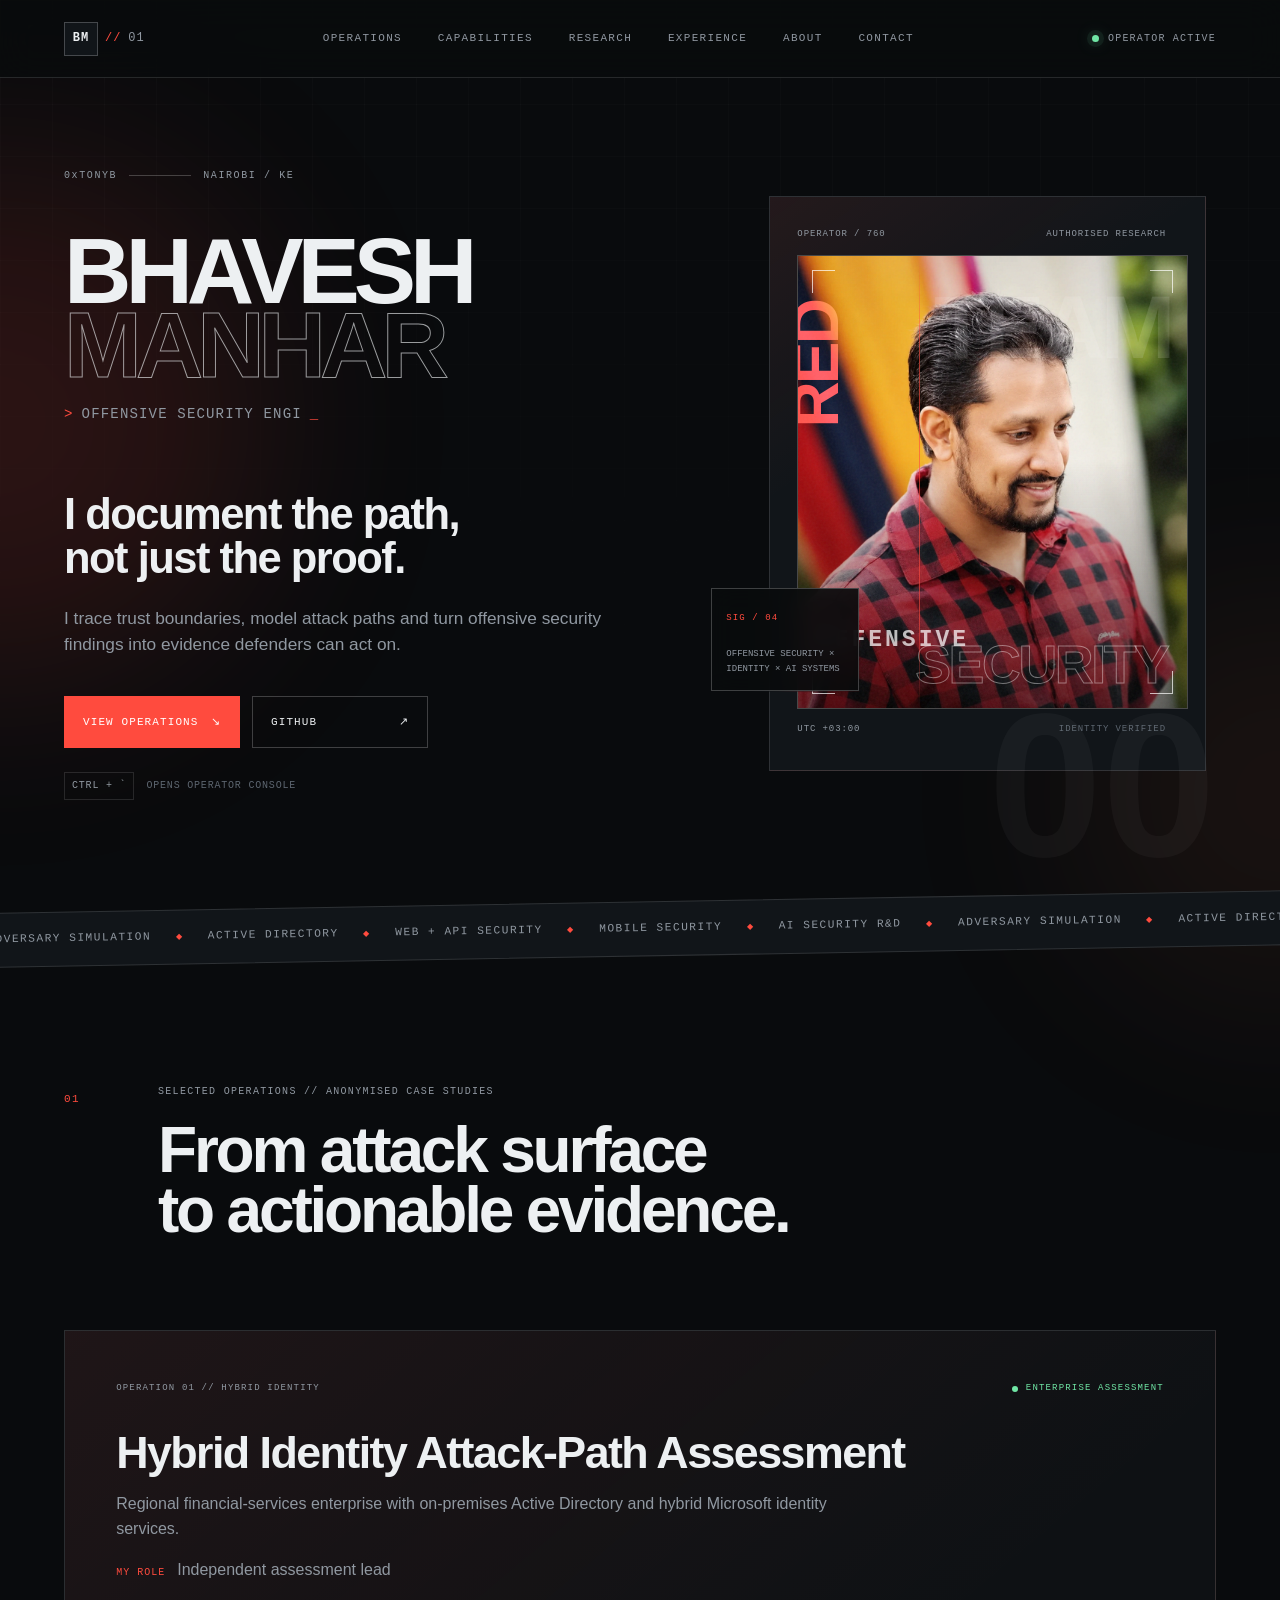
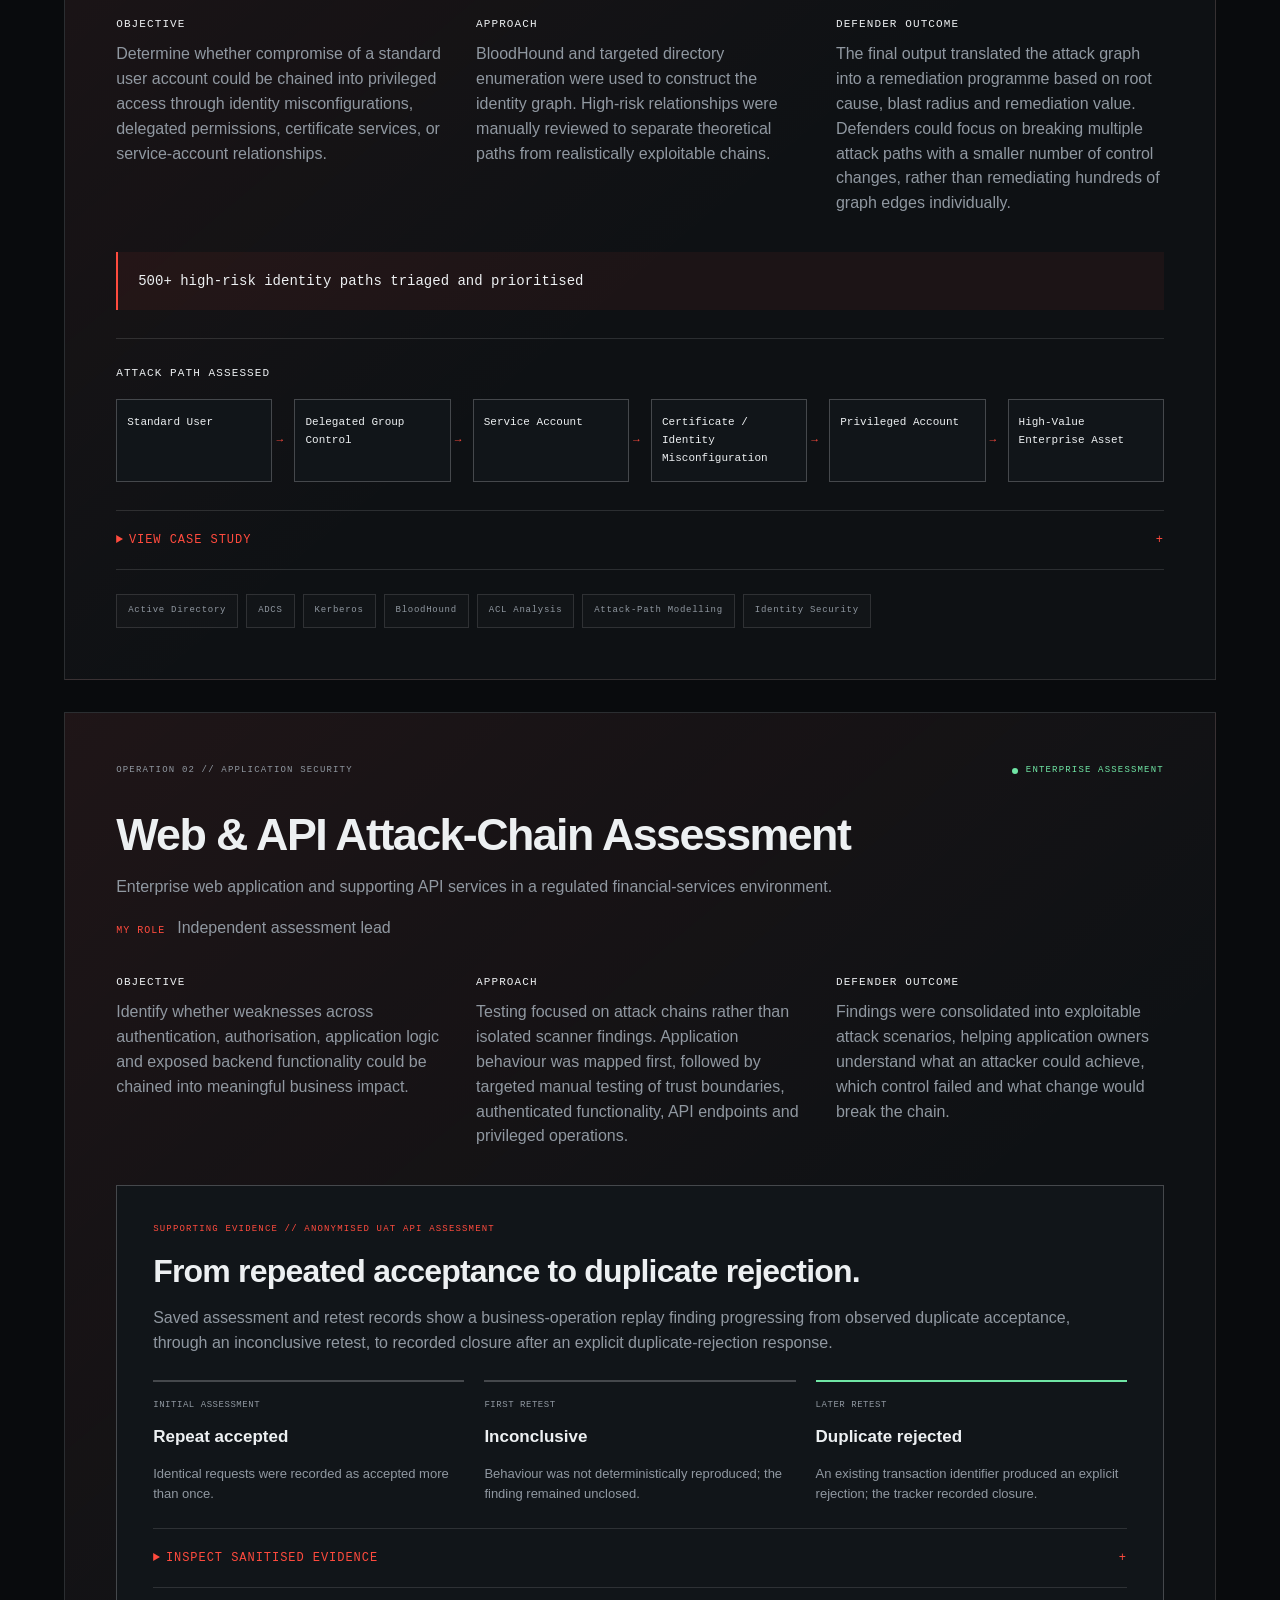
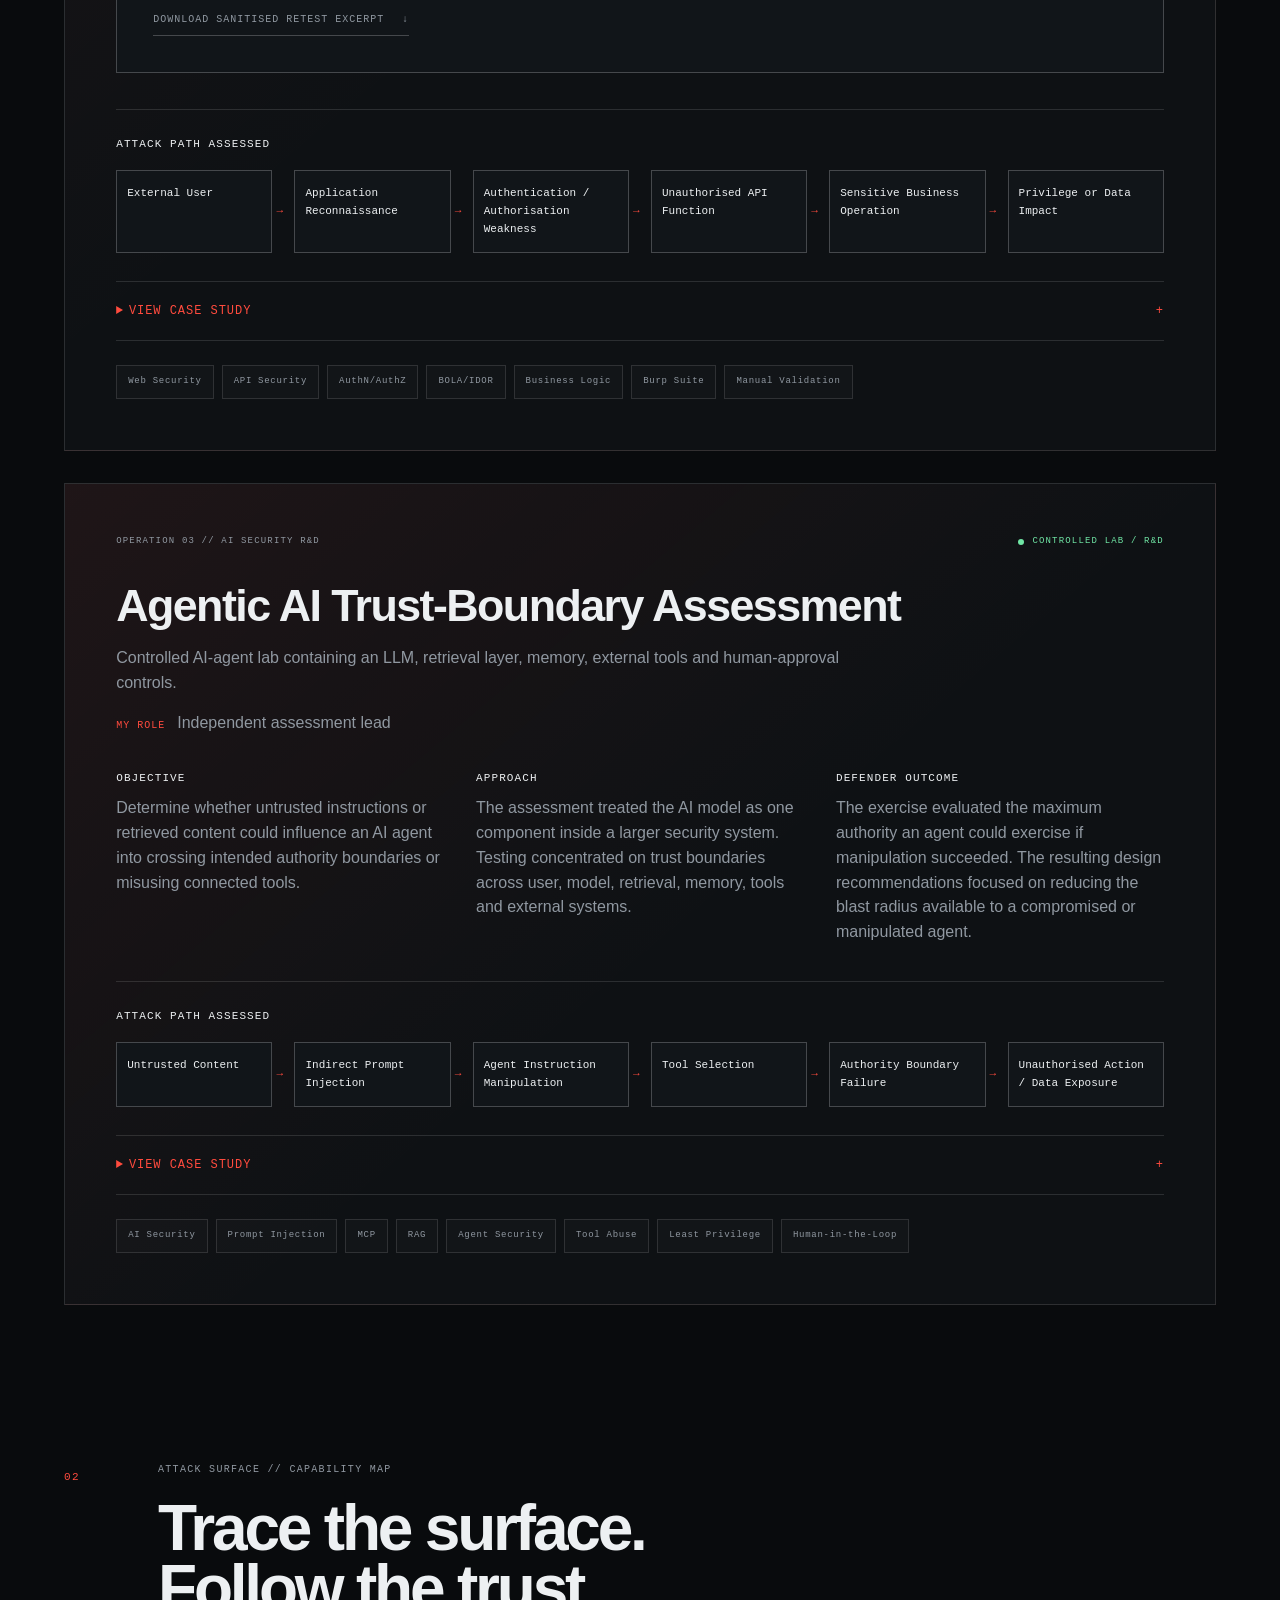
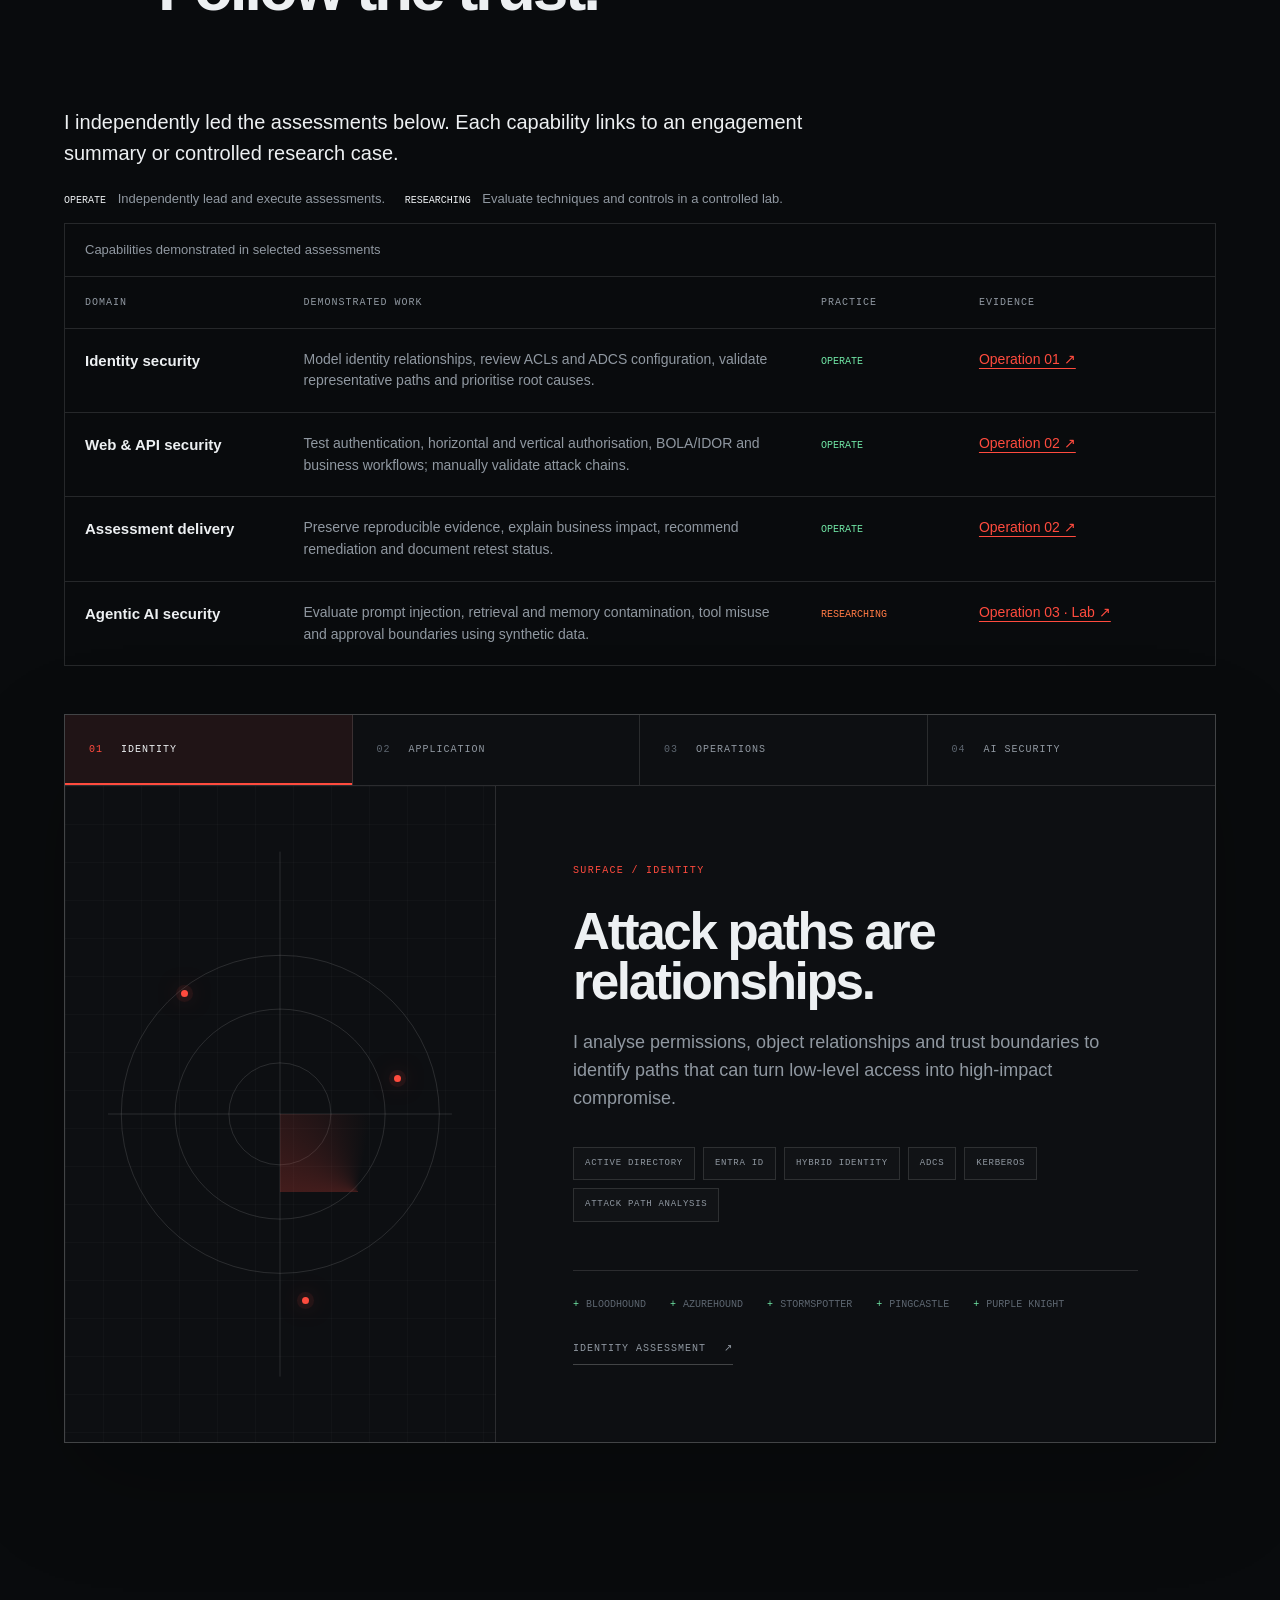
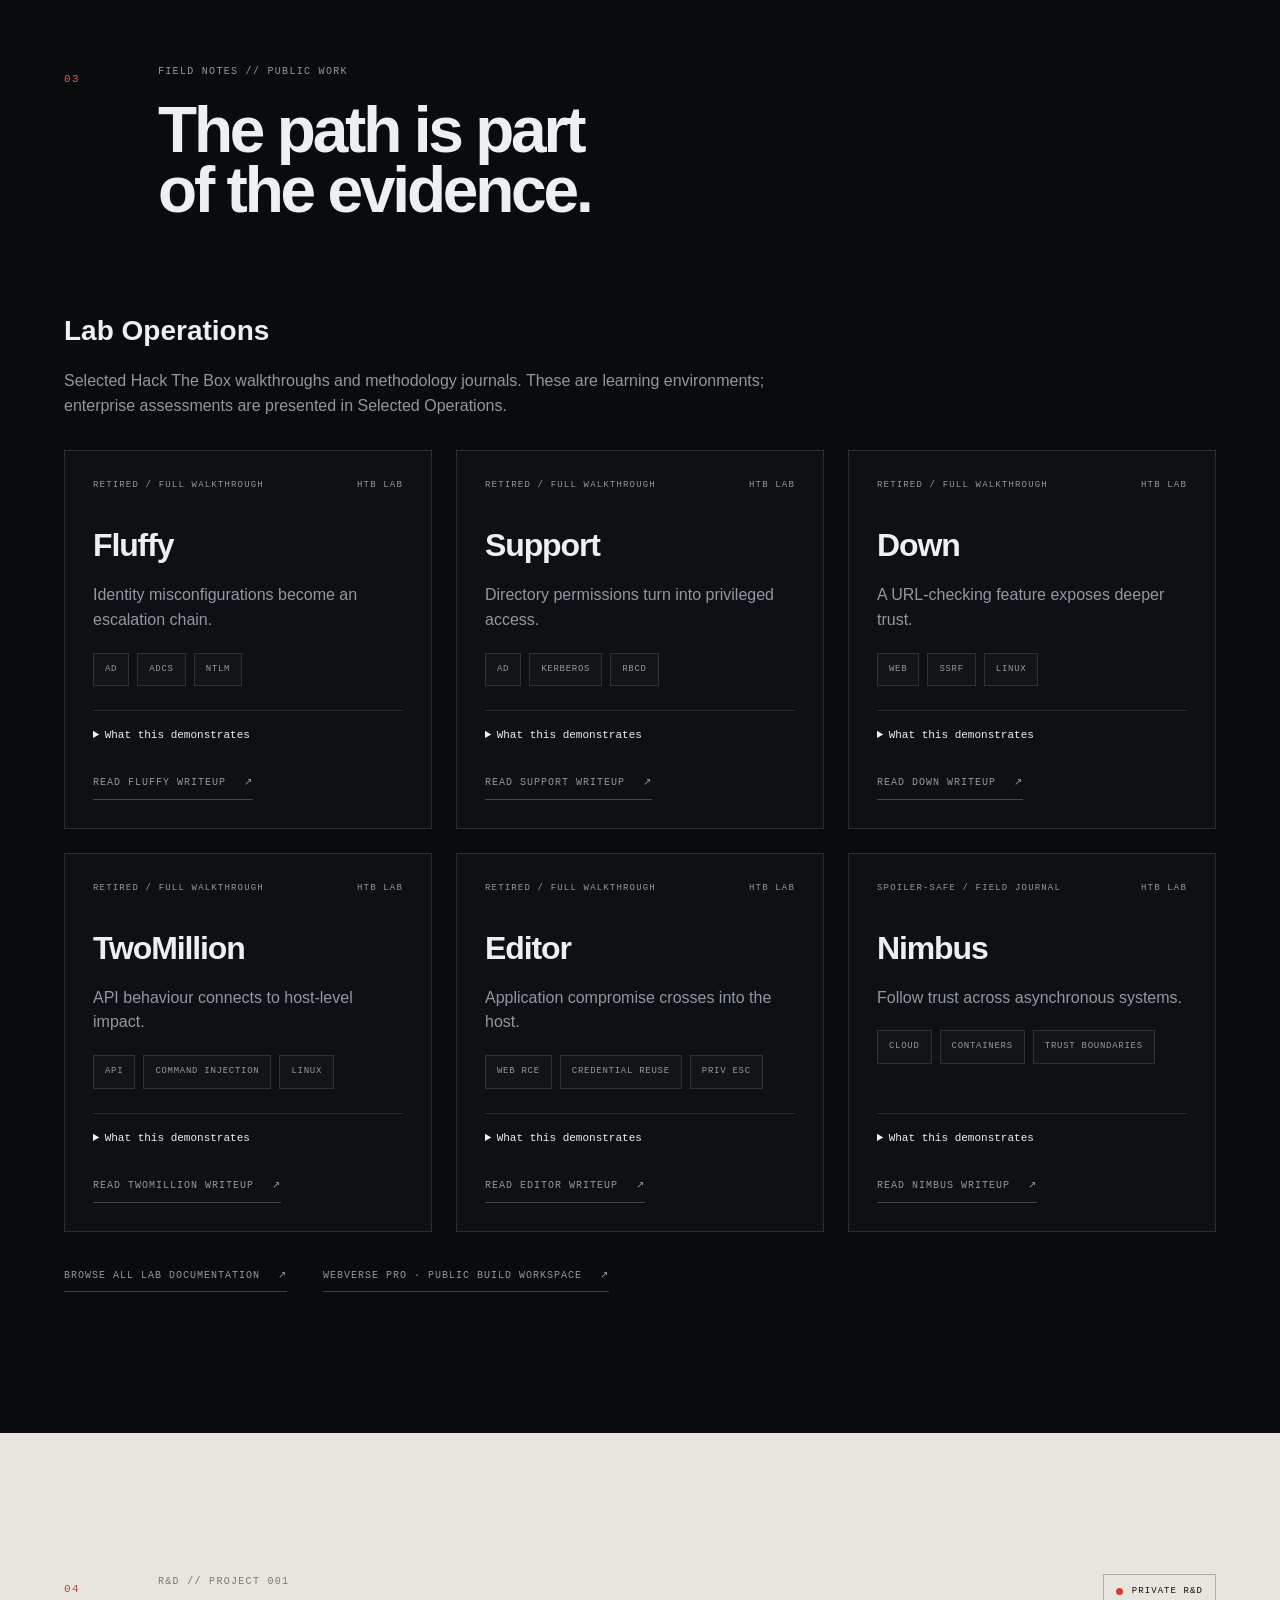
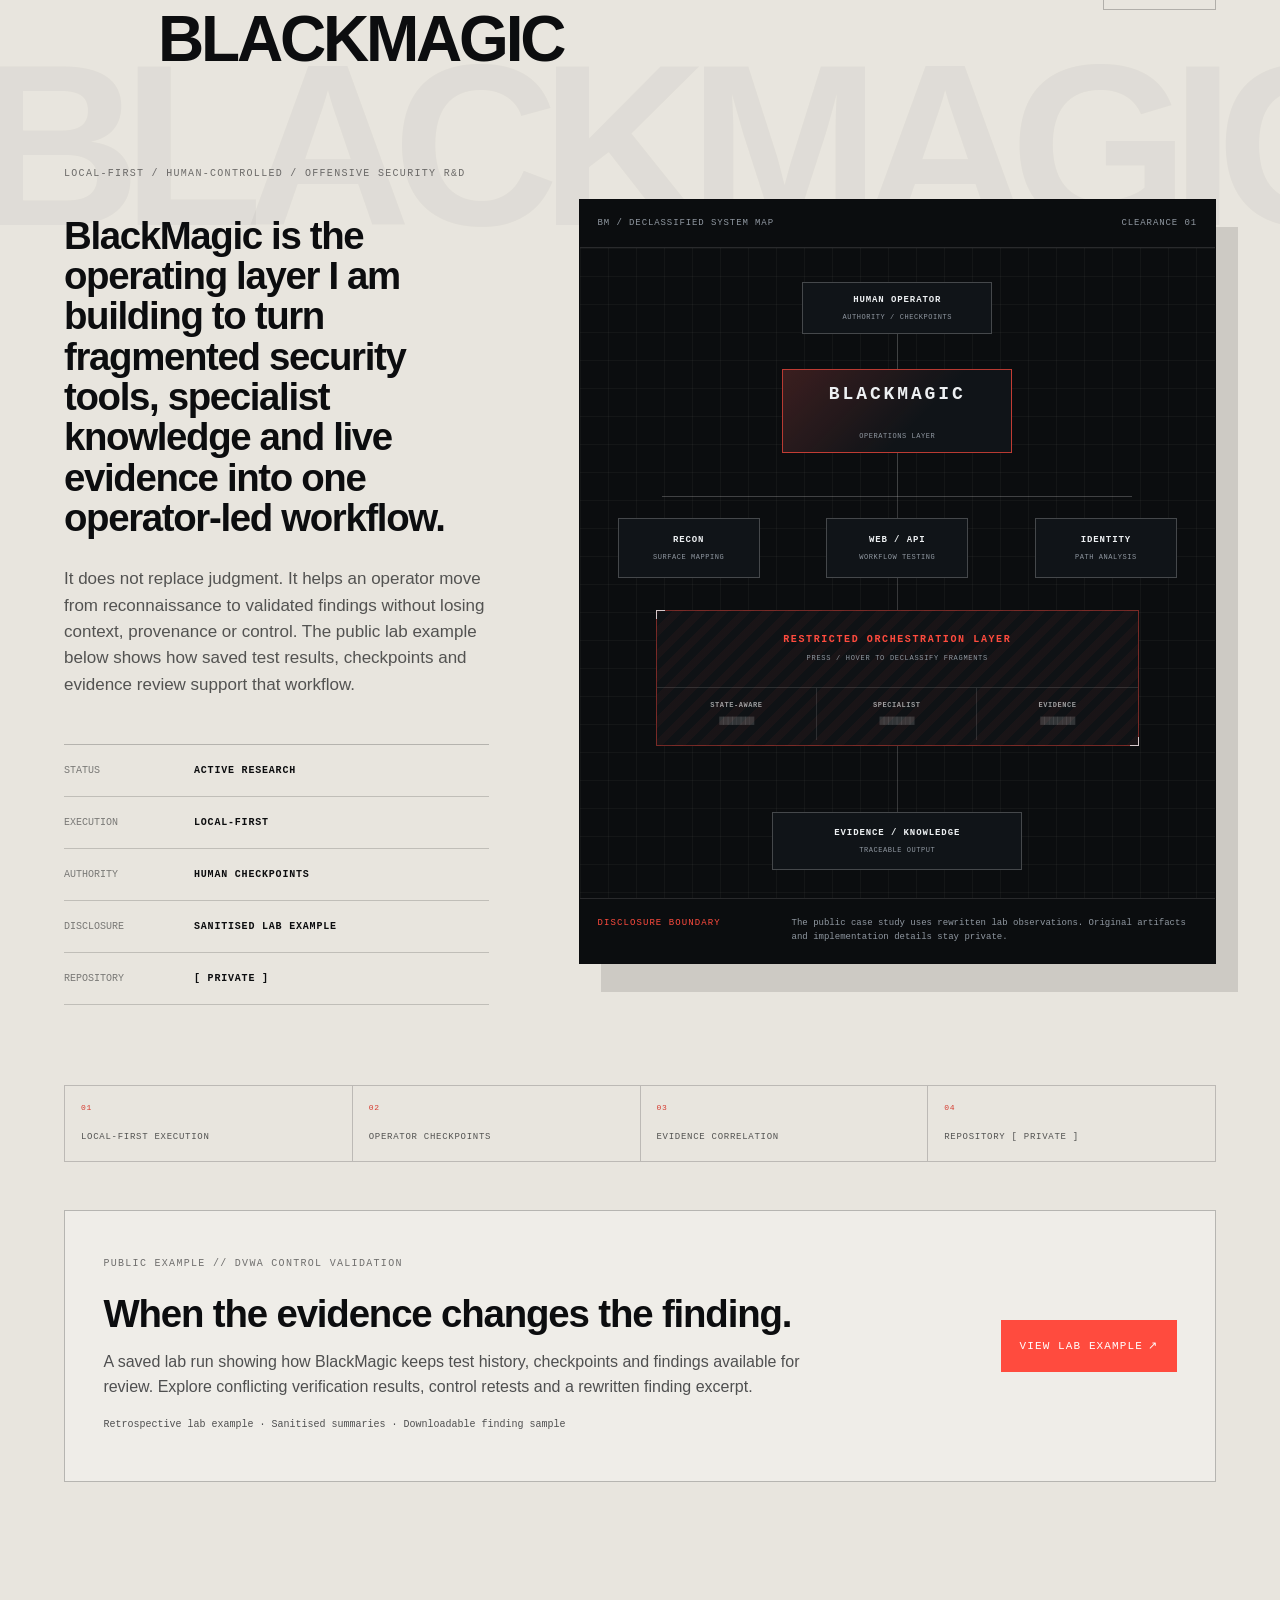
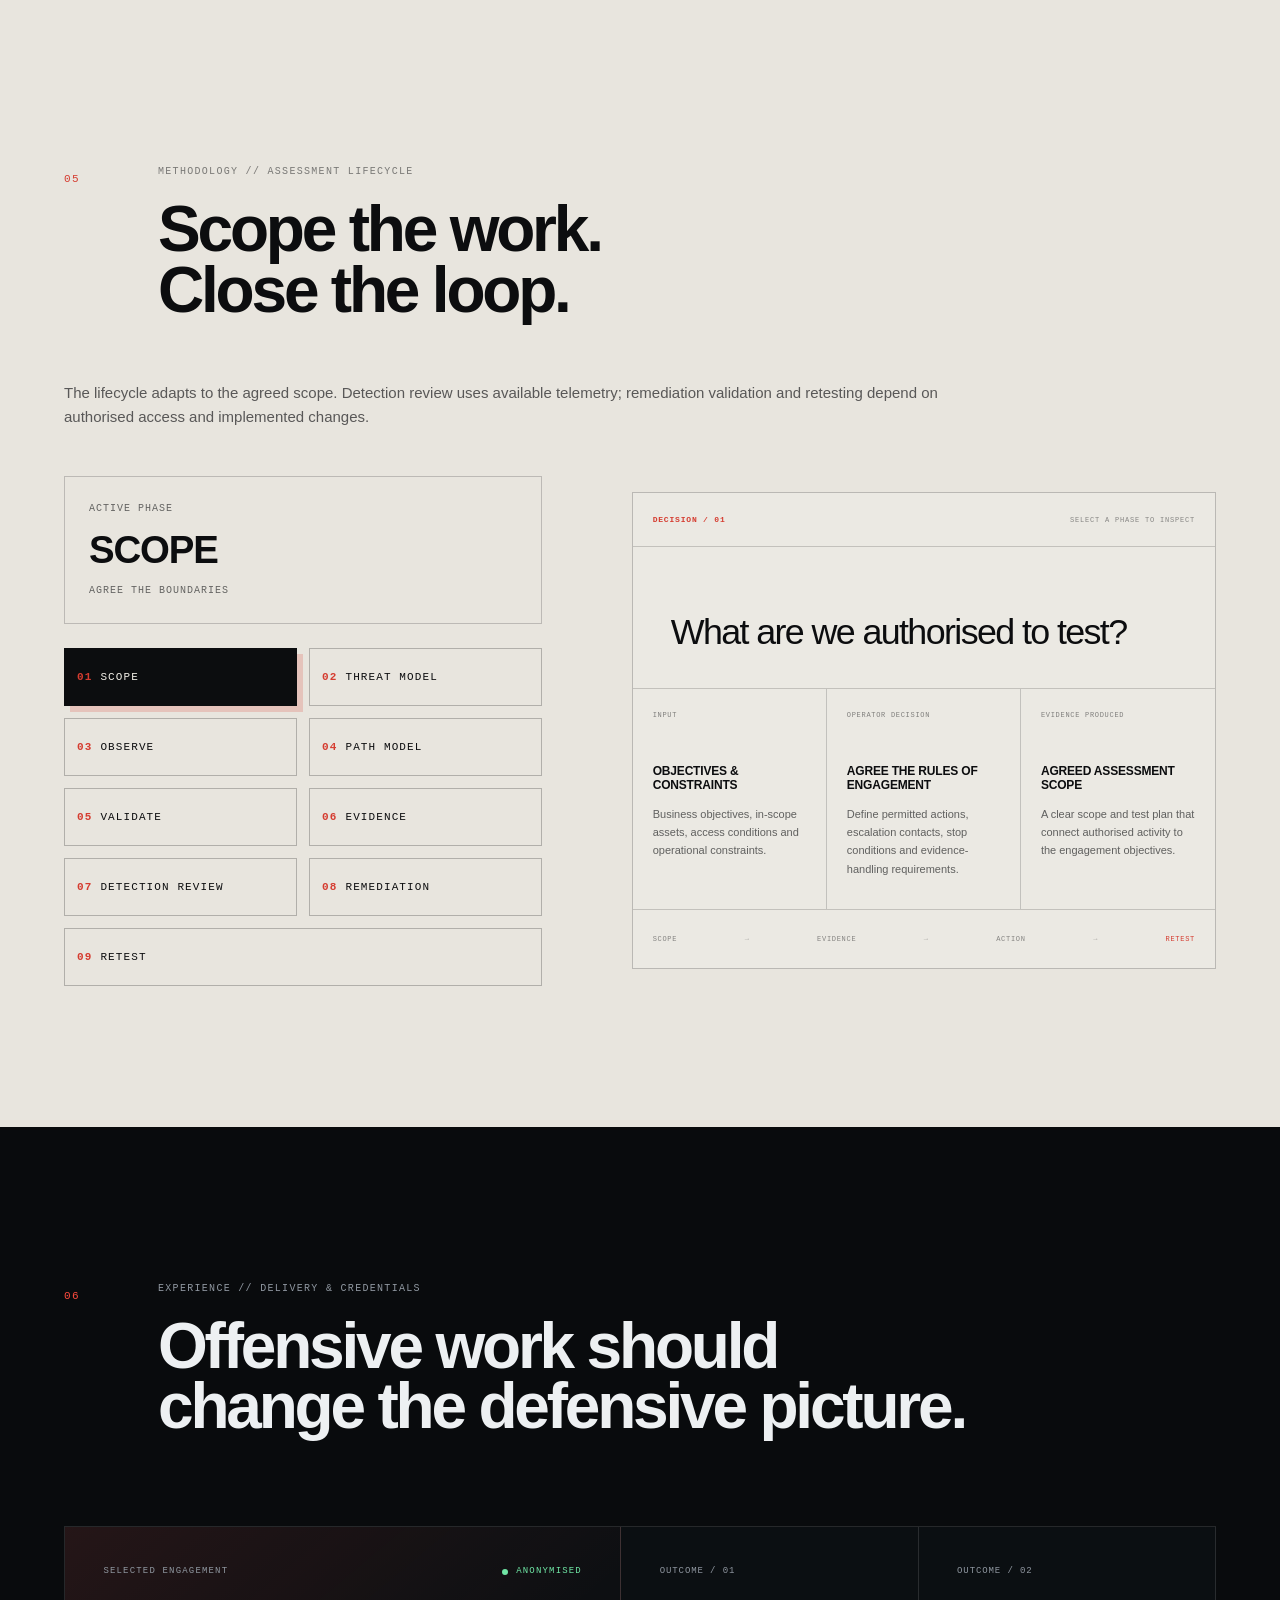
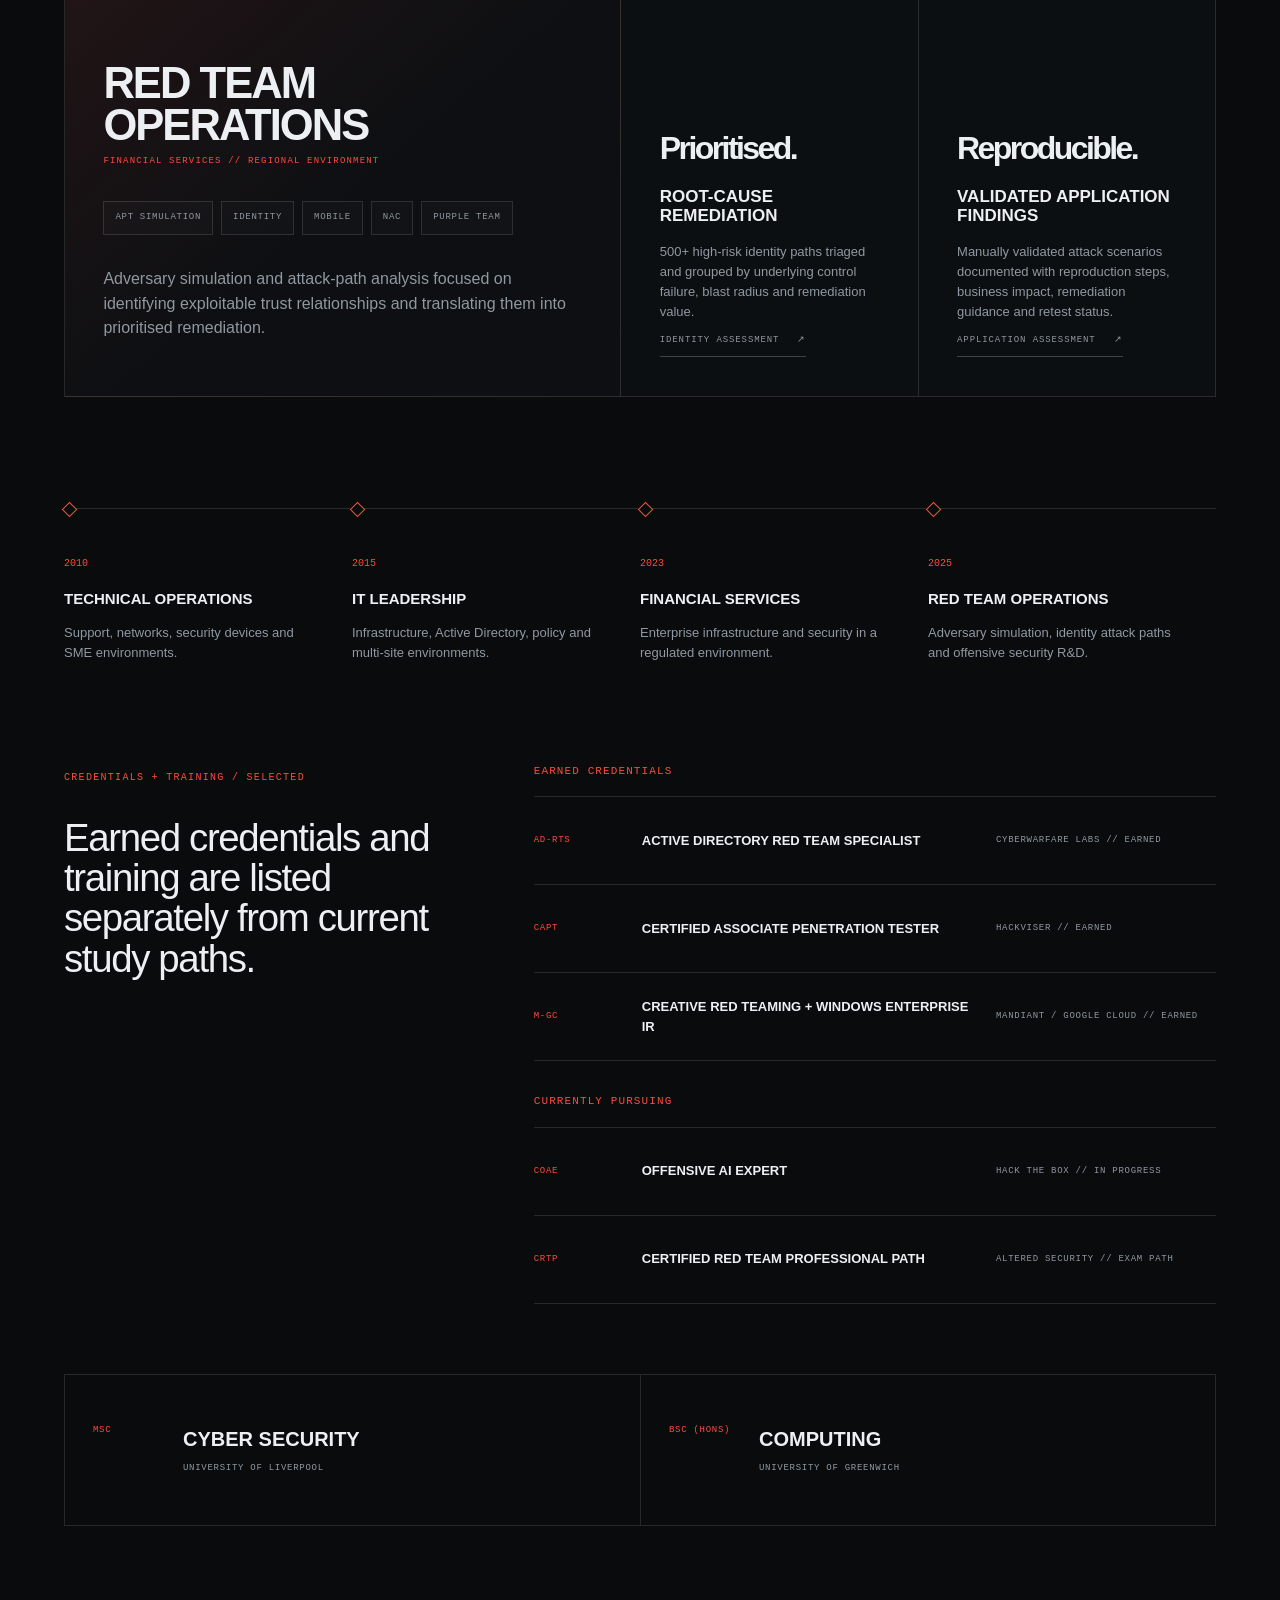
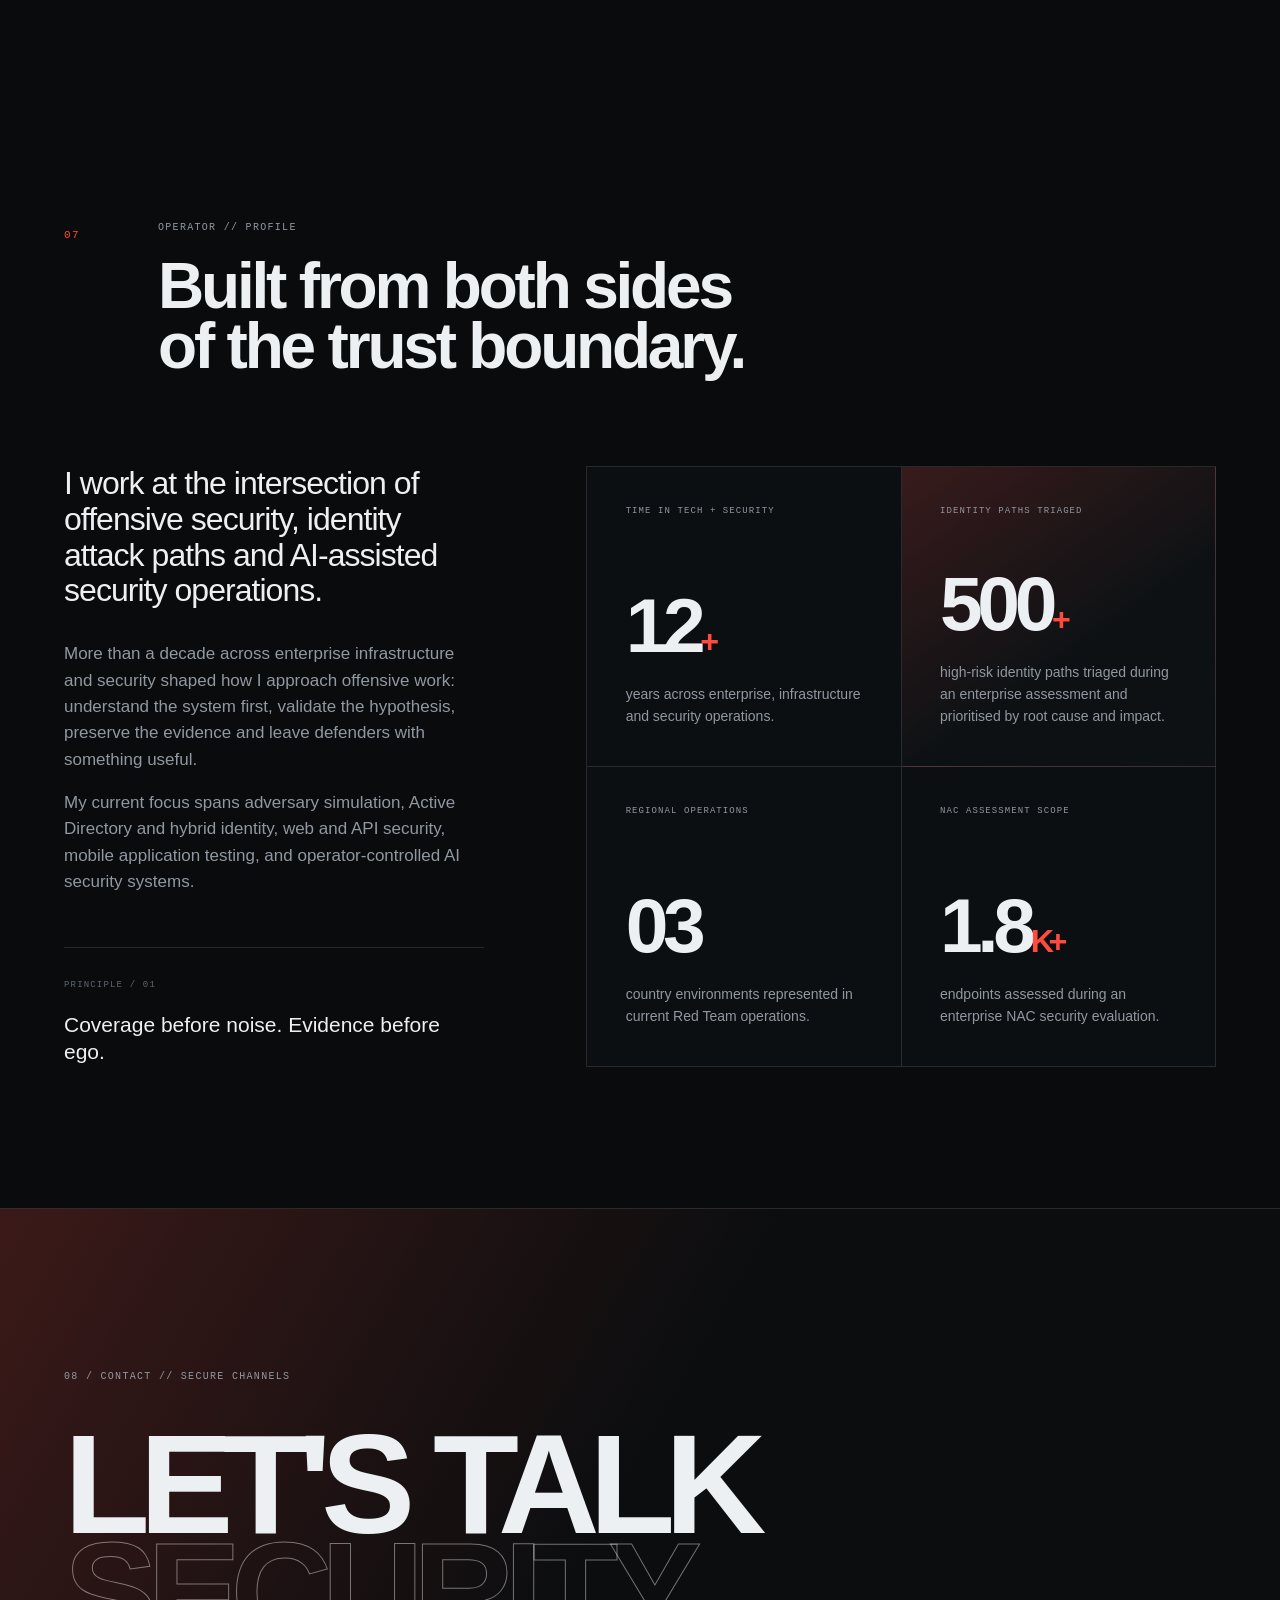
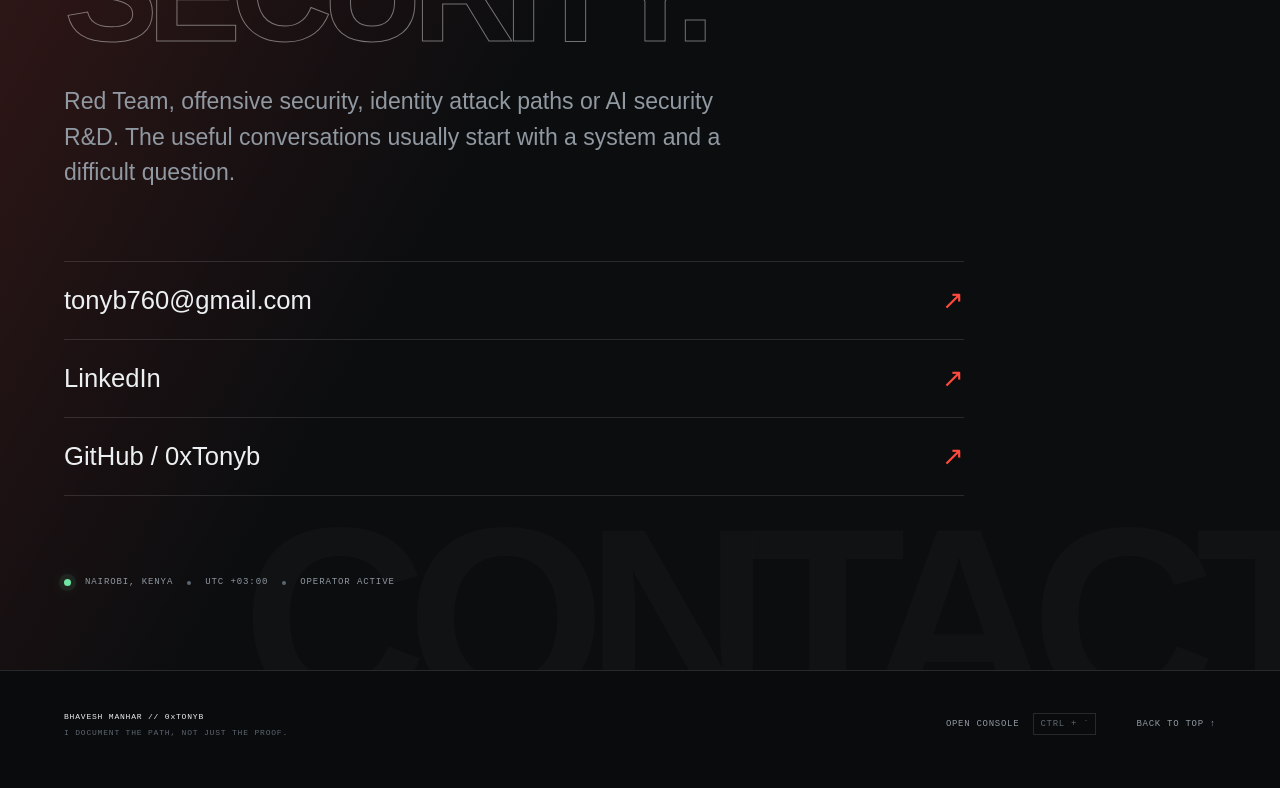
==== commit 02803798: "feat: add sanitised API retest evidence" ====
--- a/index.html
+++ b/index.html
@@ -19,7 +19,7 @@
   <meta name="twitter:image" content="https://tonyb760.github.io/assets/bhavesh-manhar.webp" />
   <title>Bhavesh Manhar // Red Team Operator</title>
   <link rel="icon" href="./assets/favicon.svg" type="image/svg+xml" />
-  <link rel="stylesheet" href="./styles.css?v=20261001-3" />
+  <link rel="stylesheet" href="./styles.css?v=20261001-4" />
   <script type="application/ld+json">
     {
       "@context": "https://schema.org",
@@ -225,6 +225,28 @@
             <p>Findings were consolidated into exploitable attack scenarios, helping application owners understand what an attacker could achieve, which control failed and what change would break the chain.</p>
           </div>
         </div>
+
+        <aside class="supporting-evidence" aria-labelledby="api-retest-title">
+          <span class="section-kicker">SUPPORTING EVIDENCE // ANONYMISED UAT API ASSESSMENT</span>
+          <h4 id="api-retest-title">From repeated acceptance to duplicate rejection.</h4>
+          <p>Saved assessment and retest records show a business-operation replay finding progressing from observed duplicate acceptance, through an inconclusive retest, to recorded closure after an explicit duplicate-rejection response.</p>
+          <ol class="retest-progression" aria-label="Recorded finding progression">
+            <li><span>INITIAL ASSESSMENT</span><strong>Repeat accepted</strong><p>Identical requests were recorded as accepted more than once.</p></li>
+            <li><span>FIRST RETEST</span><strong>Inconclusive</strong><p>Behaviour was not deterministically reproduced; the finding remained unclosed.</p></li>
+            <li><span>LATER RETEST</span><strong>Duplicate rejected</strong><p>An existing transaction identifier produced an explicit rejection; the tracker recorded closure.</p></li>
+          </ol>
+          <details class="operation-details">
+            <summary>Inspect sanitised evidence <span aria-hidden="true">+</span></summary>
+            <div class="operation-detail-body">
+              <section><h4>Observation</h4><p>The original assessment recorded repeated acceptance of an identical confirmation request, including reuse of a business reference with changed client-supplied identifiers.</p></section>
+              <section><h4>Potential impact</h4><p>Duplicate processing, repeated notifications or reconciliation errors, depending on downstream behaviour. Accepted API responses alone do not establish duplicate financial posting or settlement.</p></section>
+              <section><h4>Closure evidence</h4><p>The later retest recorded an explicit duplicate-rejection response for an existing transaction identifier. The saved tracker marked the finding closed and noted that an idempotency control was observed.</p></section>
+              <section><h4>Remediation direction</h4><p>Enforce backend idempotency using stable operation identifiers and business-reference checks, handle repeats consistently and retain duplicate-replay cases in regression testing.</p></section>
+              <section><h4>Evidence limits</h4><p>This is a rewritten supporting example from saved UAT assessment records. Closure applies to the recorded test case and window; it does not establish coverage of every replay variation. Original requests, response bodies, client details and report files are excluded.</p></section>
+            </div>
+          </details>
+          <a class="text-link" href="./assets/api-replay-retest-example.md" download>Download sanitised retest excerpt <span aria-hidden="true">↓</span></a>
+        </aside>
 
         <div class="operation-path">
           <h4>Attack path assessed</h4>
--- a/styles.css
+++ b/styles.css
@@ -3165,3 +3165,16 @@
 .method-stages .method-node { position: static; width: 100%; min-height: 58px; font-size: 11px; white-space: normal; text-align: left; line-height: 1.5; }
 .method-stage-list li:last-child { grid-column: 1 / -1; }
 @media (max-width: 400px) { .method-stage-list { grid-template-columns: 1fr; } }
+
+/* Sanitised application-assessment evidence spotlight. */
+.supporting-evidence { margin: 36px 0; padding: clamp(20px, 3vw, 36px); border: 1px solid var(--line-strong); background: var(--panel); }
+.supporting-evidence .section-kicker { margin-bottom: 16px; color: var(--signal); font-size: 9px; line-height: 1.7; }
+.operation-case .supporting-evidence > h4 { font: 600 clamp(22px, 2.5vw, 32px)/1.15 var(--sans); text-transform: none; letter-spacing: -.025em; }
+.retest-progression { margin: 24px 0; padding: 0; list-style: none; display: grid; grid-template-columns: repeat(3, minmax(0, 1fr)); gap: 20px; }
+.retest-progression li { padding-top: 16px; border-top: 2px solid var(--line-strong); }
+.retest-progression li:last-child { border-color: var(--status); }
+.retest-progression span { display: block; margin-bottom: 12px; color: var(--muted); font: 9px/1.6 var(--mono); letter-spacing: .06em; }
+.retest-progression strong { color: var(--text); font-size: 17px; }
+.retest-progression p { font-size: 13px; margin-bottom: 0; }
+.supporting-evidence .text-link { margin-top: 24px; }
+@media (max-width: 760px) { .retest-progression { grid-template-columns: 1fr; } }
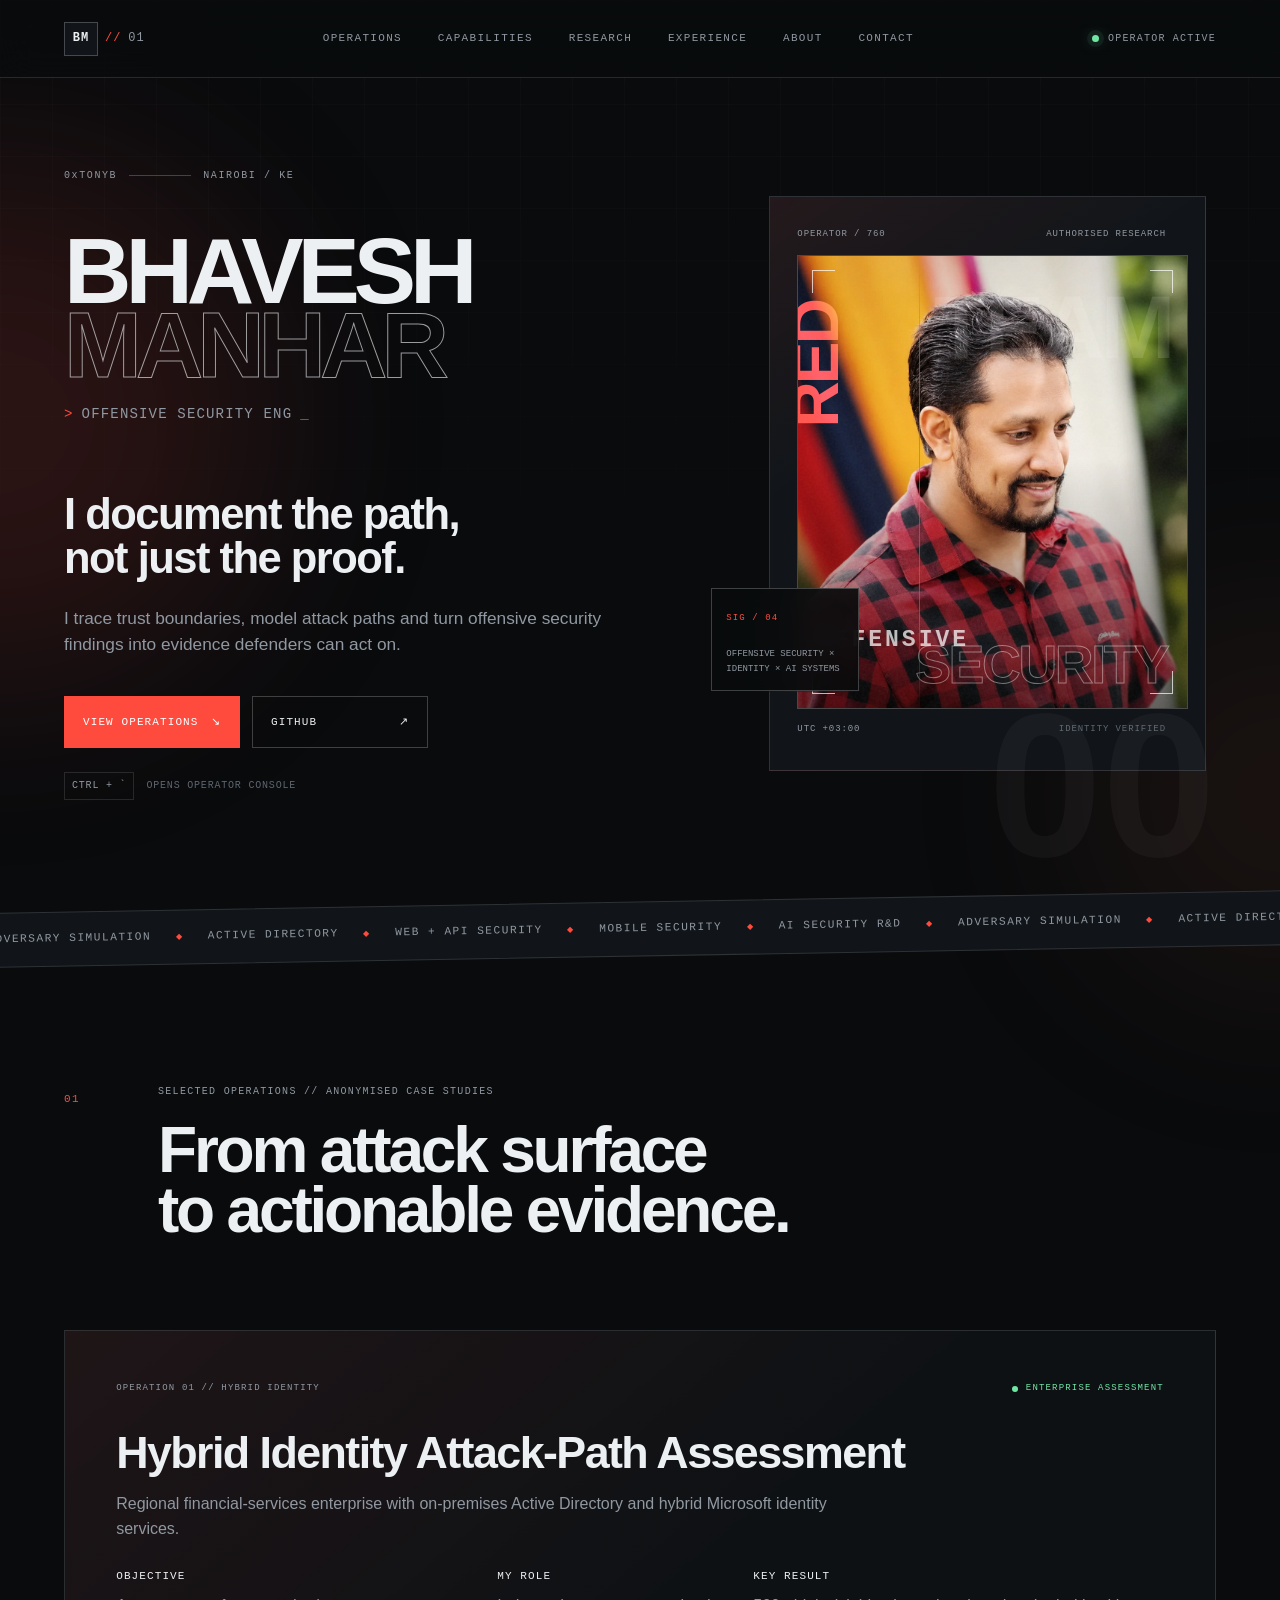
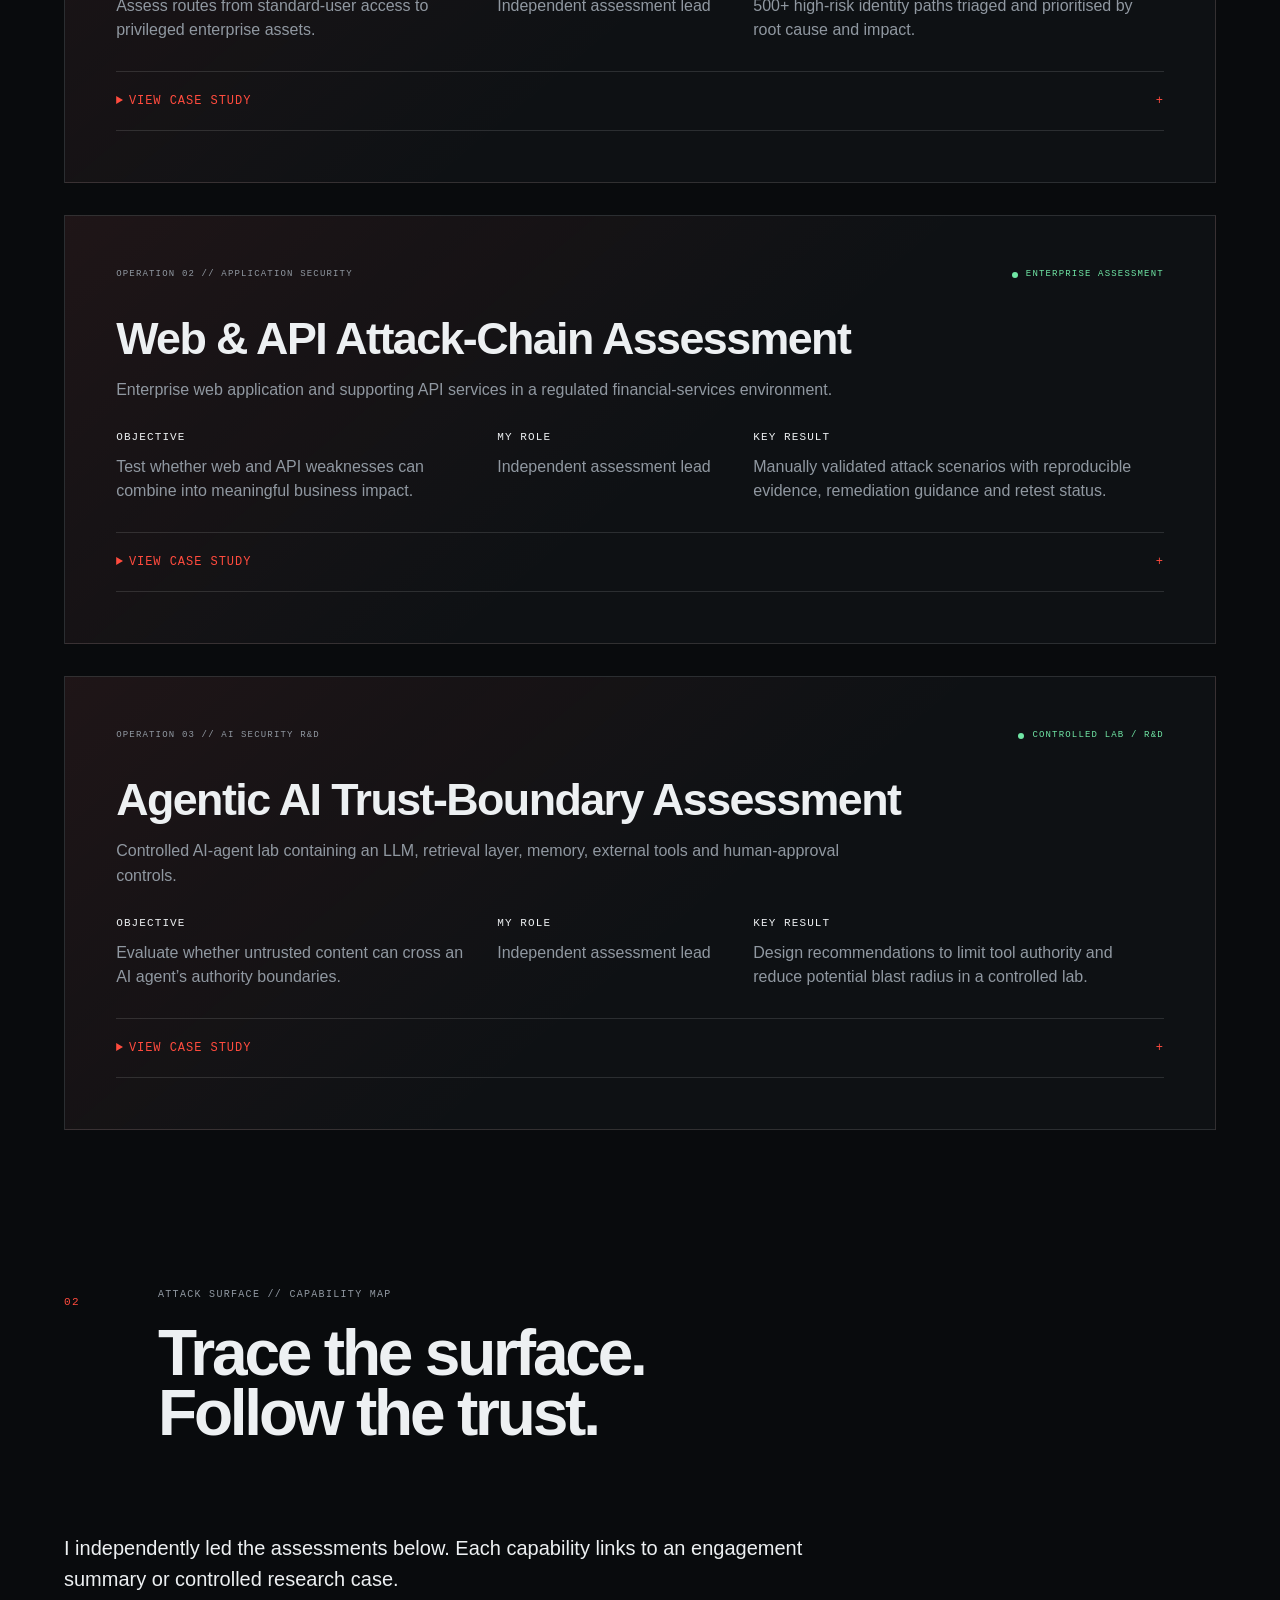
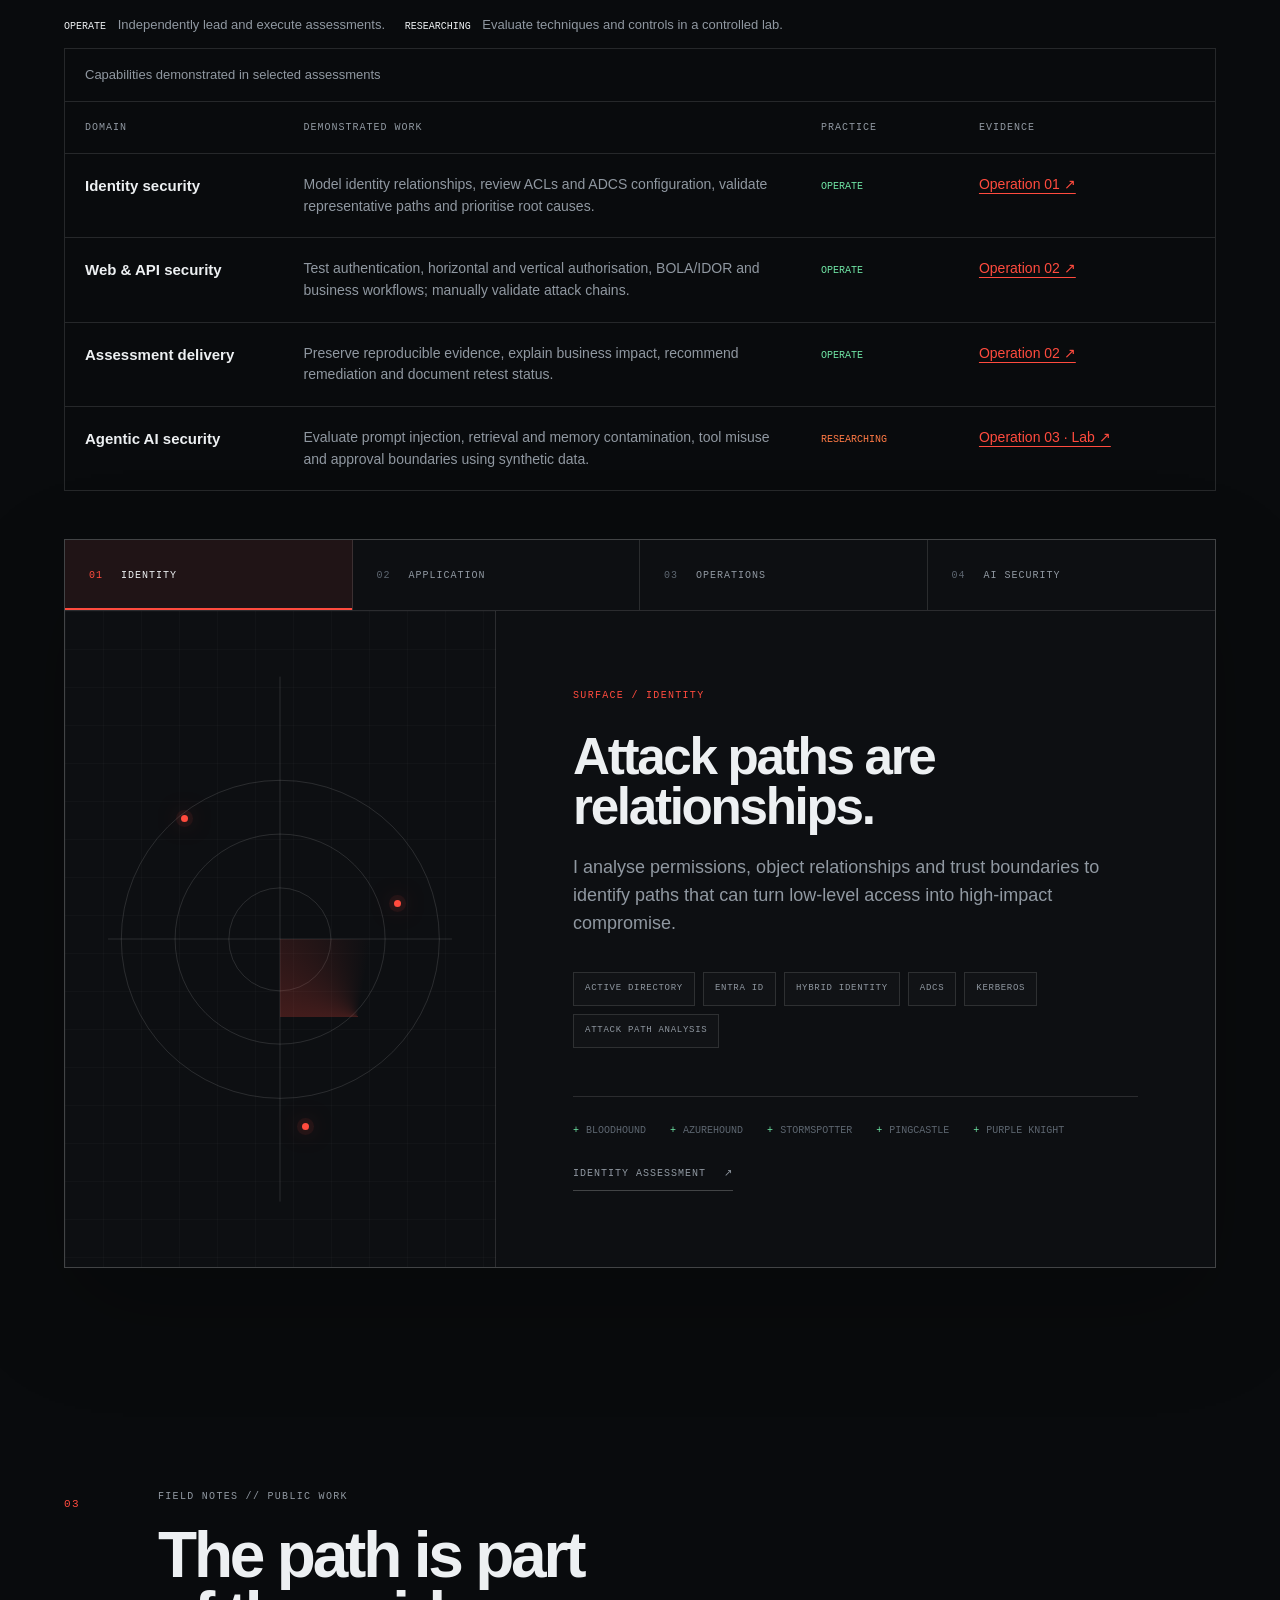
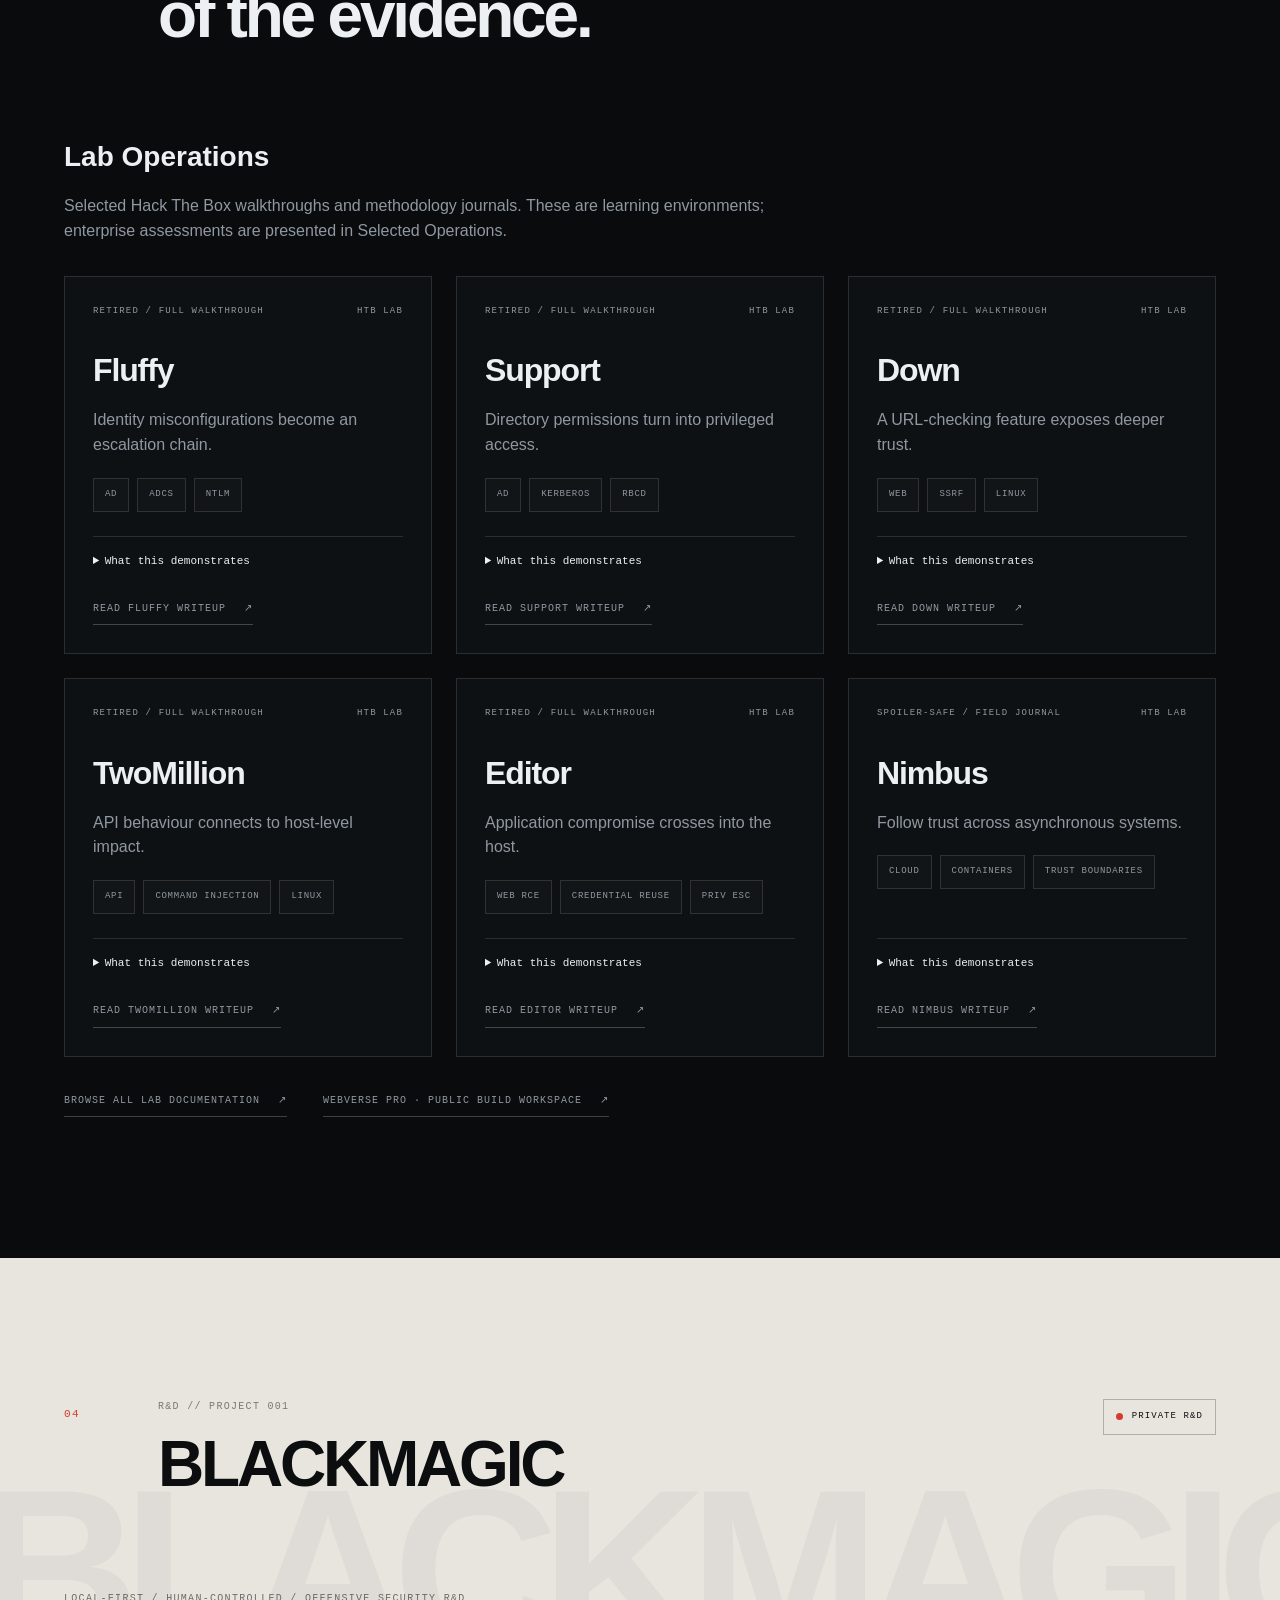
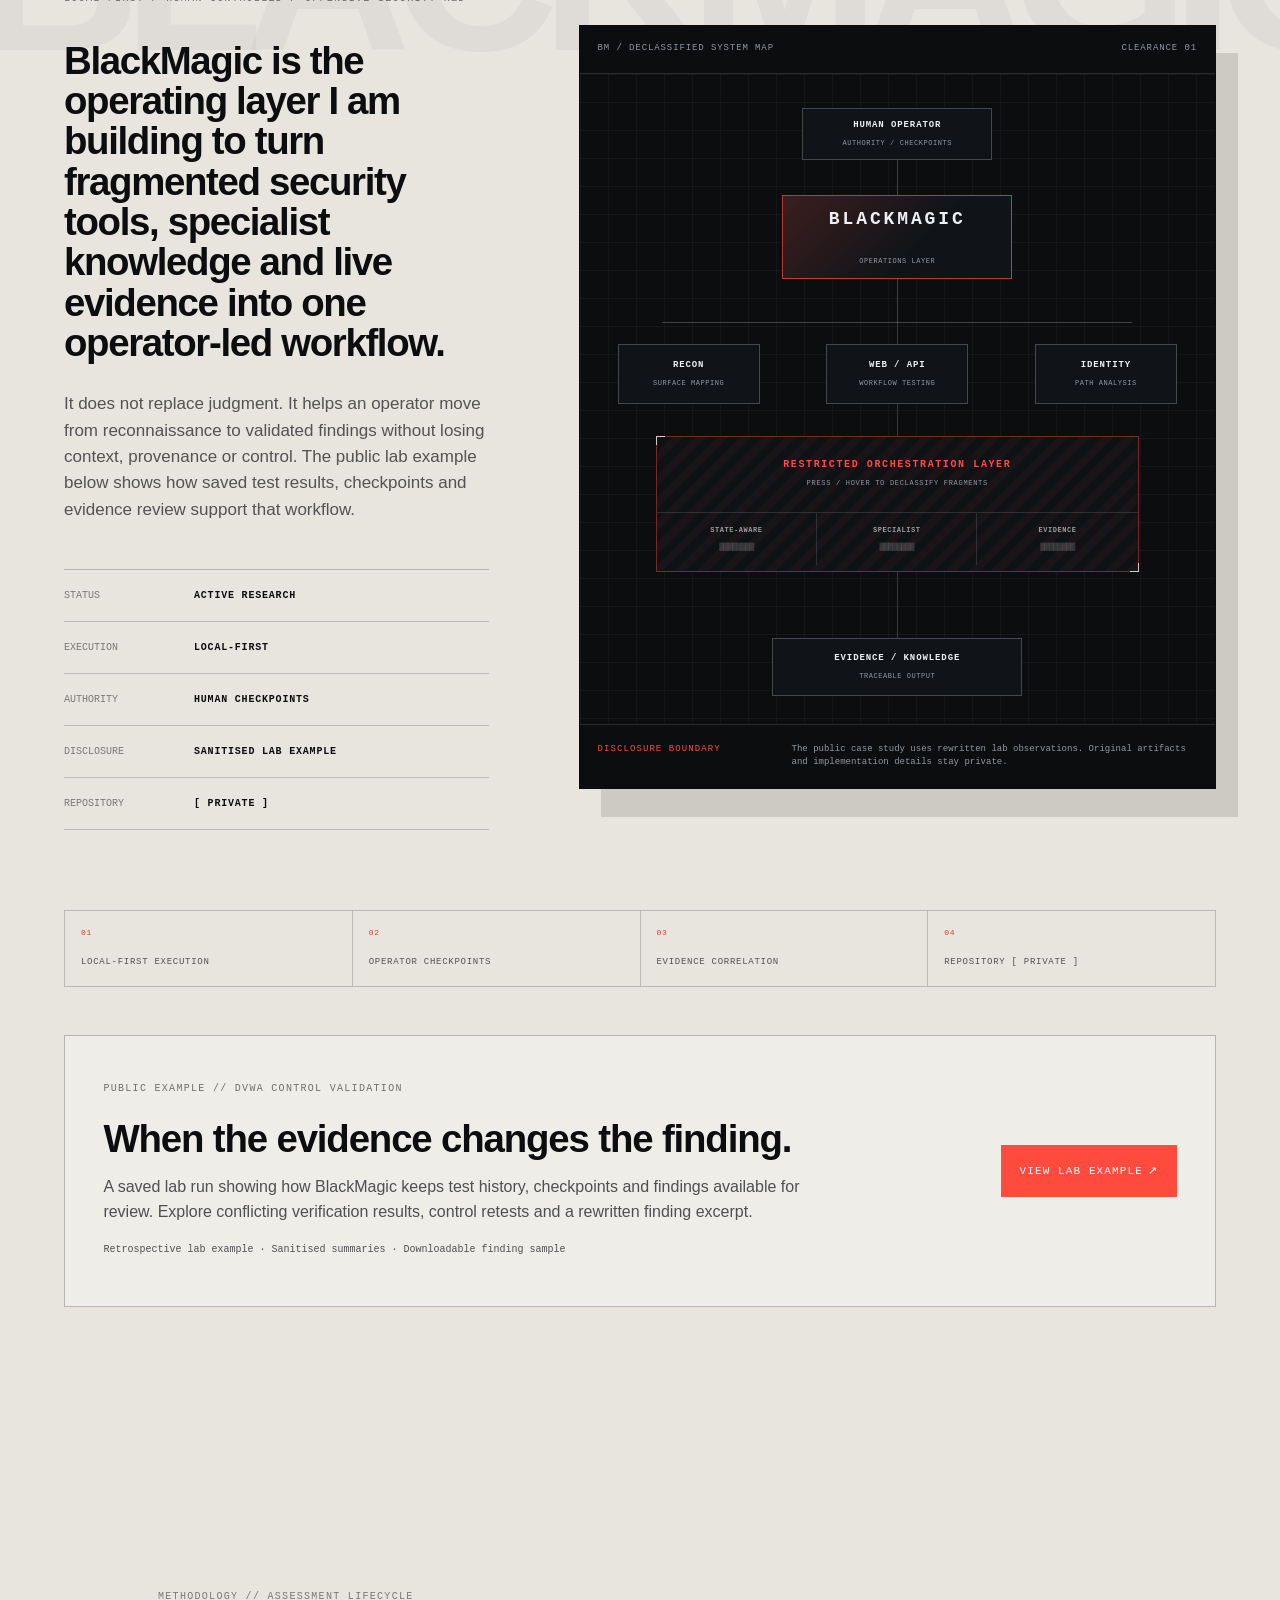
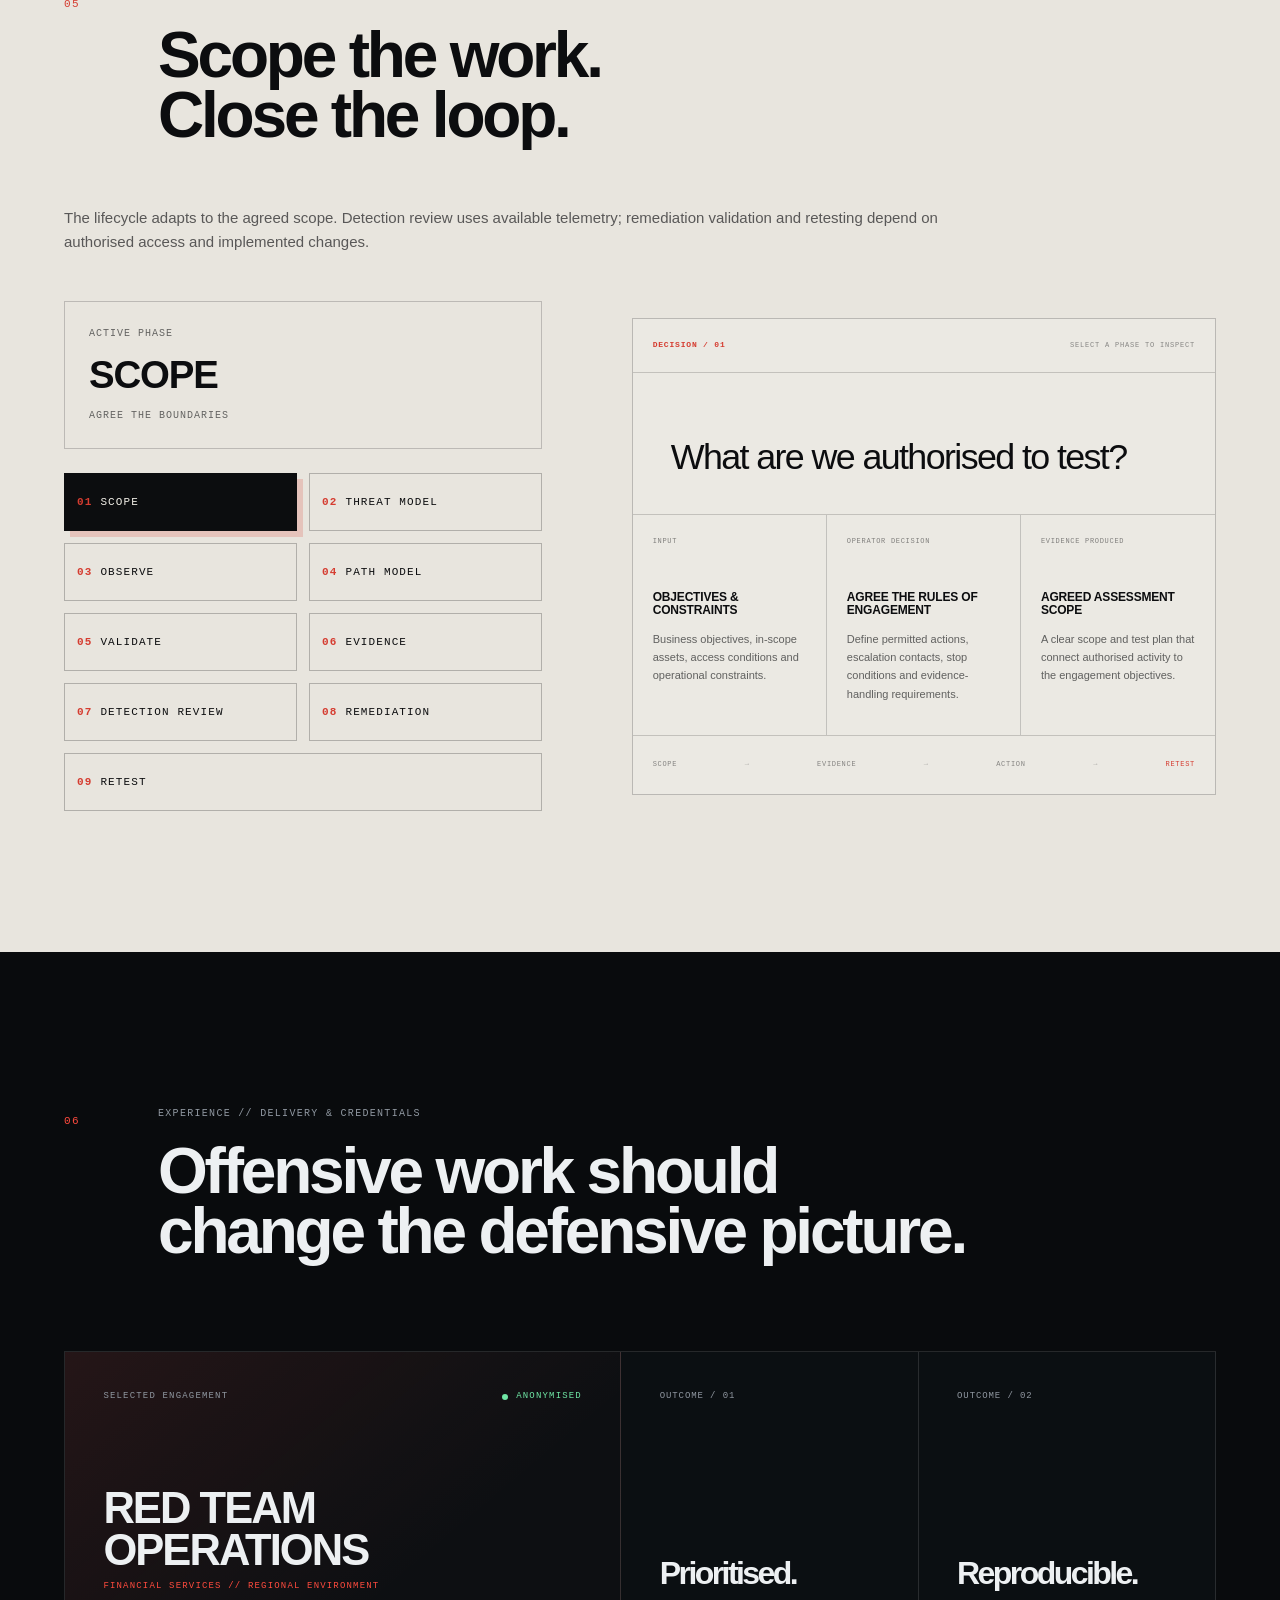
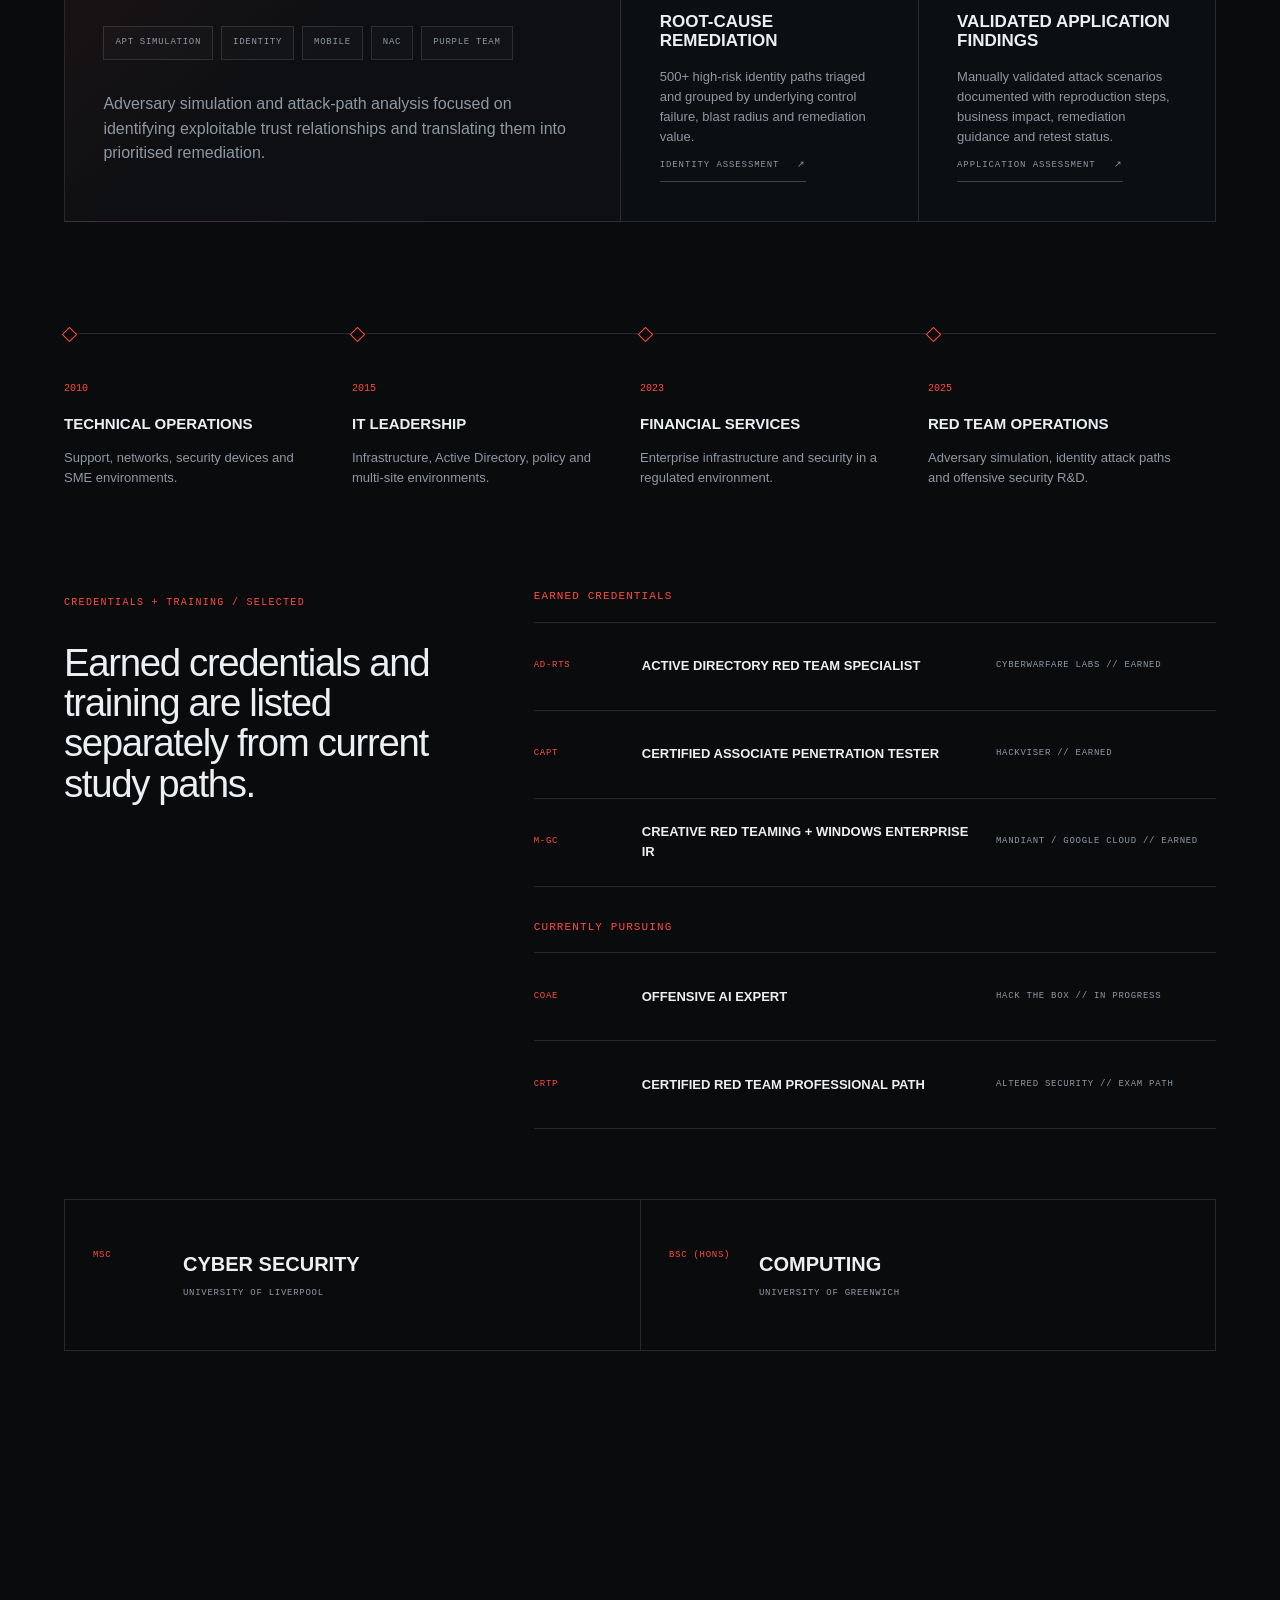
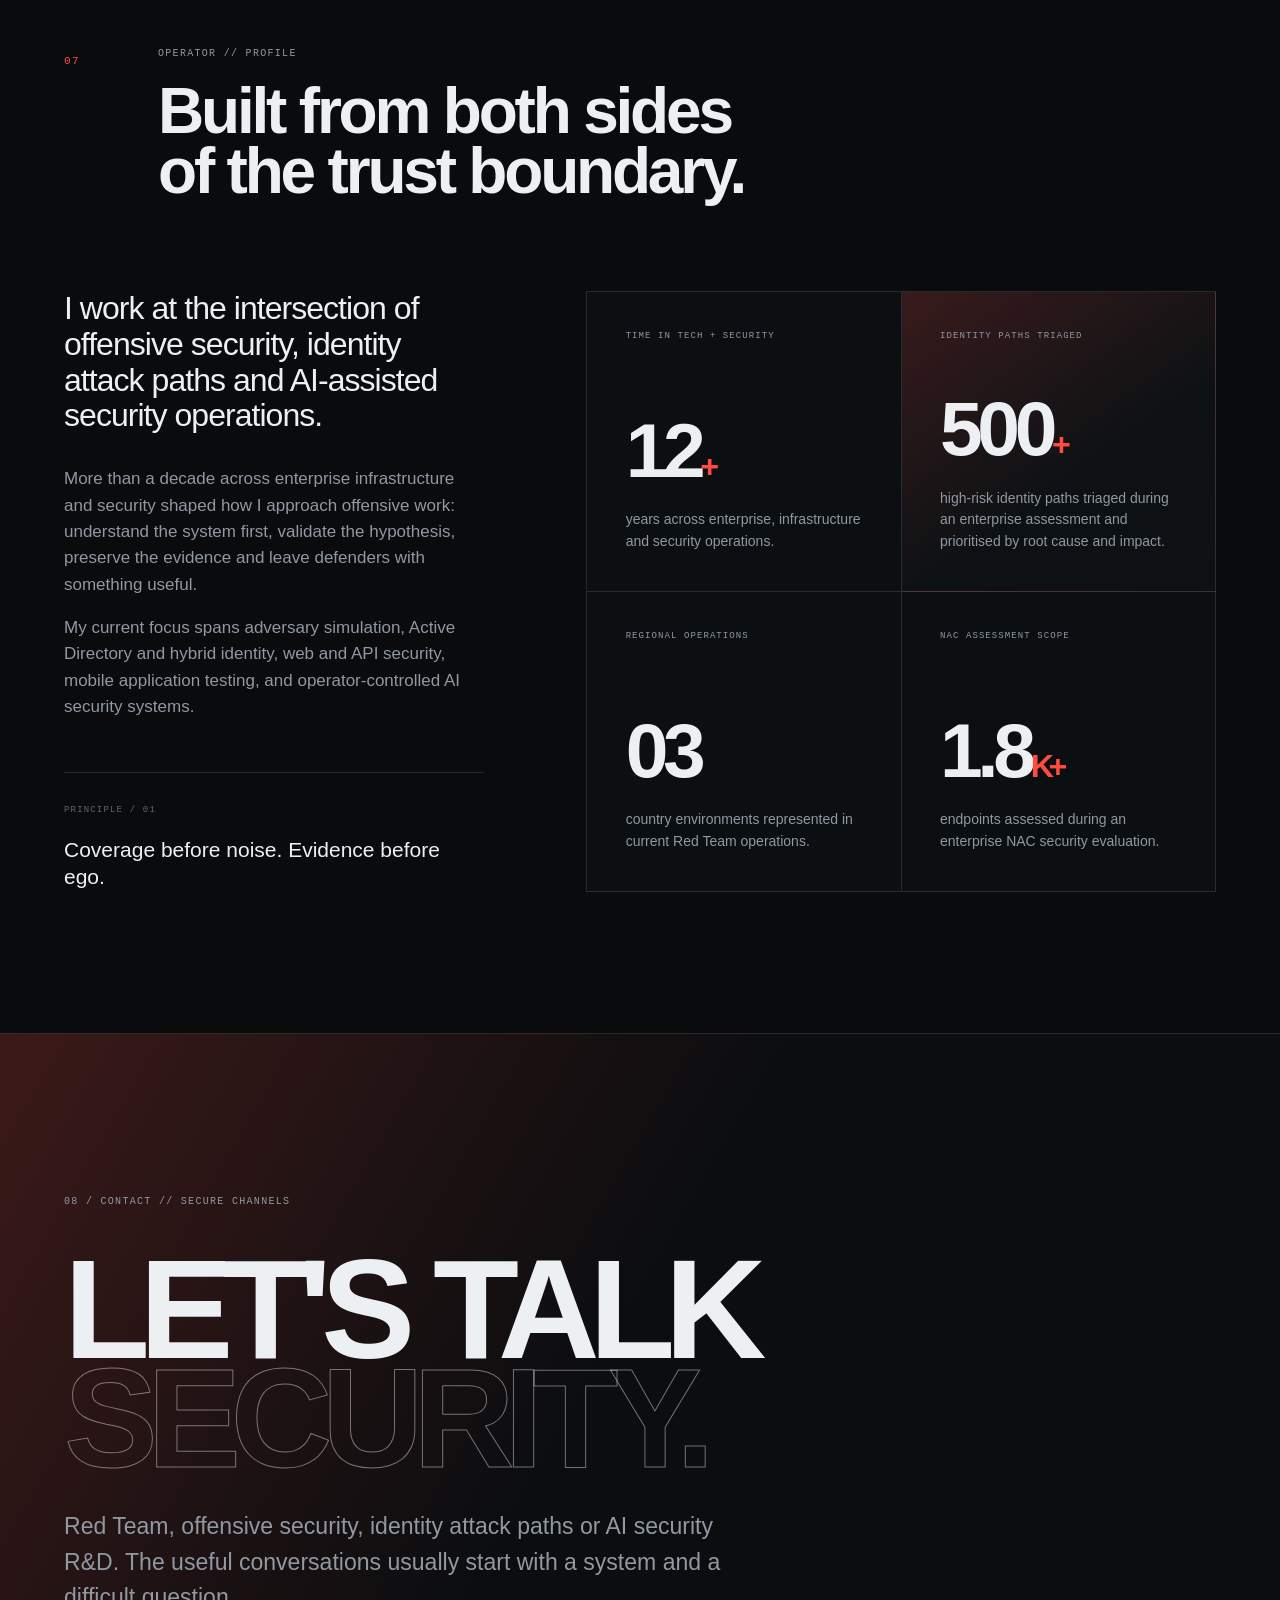
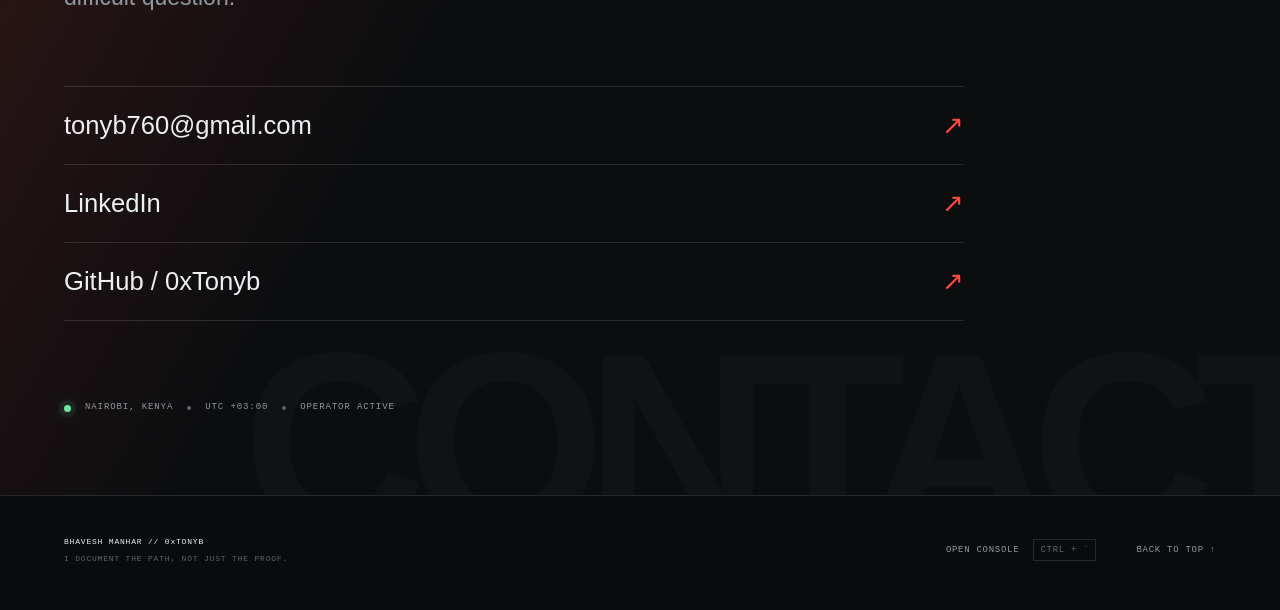
==== commit ab262776: "refactor: shorten operation summaries" ====
--- a/index.html
+++ b/index.html
@@ -19,7 +19,7 @@
   <meta name="twitter:image" content="https://tonyb760.github.io/assets/bhavesh-manhar.webp" />
   <title>Bhavesh Manhar // Red Team Operator</title>
   <link rel="icon" href="./assets/favicon.svg" type="image/svg+xml" />
-  <link rel="stylesheet" href="./styles.css?v=20261001-4" />
+  <link rel="stylesheet" href="./styles.css?v=20261001-5" />
   <script type="application/ld+json">
     {
       "@context": "https://schema.org",
@@ -195,12 +195,20 @@
         <div class="record-topline"><span>OPERATION 01 // HYBRID IDENTITY</span><span class="live-label"><i></i> ENTERPRISE ASSESSMENT</span></div>
         <h3>Hybrid Identity Attack-Path Assessment</h3>
         <p class="operation-environment">Regional financial-services enterprise with on-premises Active Directory and hybrid Microsoft identity services.</p>
-        <p class="operation-role"><span>MY ROLE</span> Independent assessment lead</p>
-        <div class="operation-overview"><div><h4>Objective</h4><p>Determine whether compromise of a standard user account could be chained into privileged access through identity misconfigurations, delegated permissions, certificate services, or service-account relationships.</p></div><div><h4>Approach</h4><p>BloodHound and targeted directory enumeration were used to construct the identity graph. High-risk relationships were manually reviewed to separate theoretical paths from realistically exploitable chains.</p></div><div><h4>Defender outcome</h4><p>The final output translated the attack graph into a remediation programme based on root cause, blast radius and remediation value. Defenders could focus on breaking multiple attack paths with a smaller number of control changes, rather than remediating hundreds of graph edges individually.</p></div></div>
-        <p class="operation-result">500+ high-risk identity paths triaged and prioritised</p>
-        <div class="operation-path"><h4>Attack path assessed</h4><ol class="attack-chain" aria-label="Assessment attack path"><li>Standard User</li><li>Delegated Group Control</li><li>Service Account</li><li>Certificate / Identity Misconfiguration</li><li>Privileged Account</li><li>High-Value Enterprise Asset</li></ol></div>
-        <details class="operation-details"><summary>View case study <span aria-hidden="true">+</span></summary><div class="operation-detail-body"><section><h4>Attack surface</h4><p>Active Directory · ADCS · Kerberos · Group Policy · Service Accounts · ACLs · Hybrid Identity</p></section><section><h4>Observation</h4><p>Multiple identity relationships individually appeared low risk but became significant when chained together. Several paths shared the same underlying root causes:</p><ul><li>Excessive delegated permissions</li><li>Long-lived service-account privileges</li><li>Nested group relationships</li><li>Weak ownership of privileged objects</li><li>Certificate-service configuration exposure</li></ul></section><section><h4>Hypothesis</h4><p>An attacker beginning with ordinary domain-user access could potentially move through existing trust relationships without requiring exploitation of a software vulnerability.</p></section><section><h4>Validation</h4><p>Where authorised, representative paths were safely validated to establish practical escalation routes. Candidate paths were manually reviewed and prioritised according to:</p><ul><li>Exploitability</li><li>Privilege gained</li><li>Number of prerequisite conditions</li><li>Blast radius</li><li>Accessibility from a realistic initial foothold</li></ul></section><section><h4>Evidence</h4><p>Evidence collected included:</p><ul><li>Identity relationship graphs</li><li>Object ACLs</li><li>Group membership relationships</li><li>Certificate configuration</li><li>Service-account privilege relationships</li><li>Affected asset inventory</li><li>Reproducible attack-path documentation</li></ul></section><section><h4>Result</h4><p>500+ high-risk identity paths triaged and prioritised. Findings were consolidated around the underlying control failures responsible for generating the paths, rather than reporting each path as a separate issue.</p></section><section><h4>Detection opportunities</h4><p>The assessment identified opportunities for defenders to monitor:</p><ul><li>Unusual privileged-group modifications</li><li>Certificate enrolment activity</li><li>Abnormal authentication patterns</li><li>Service-account use outside expected systems</li><li>Enumeration of privileged directory objects</li></ul></section></div></details>
-        <div class="record-tags operation-techniques" aria-label="Techniques and tools"><span>Active Directory</span><span>ADCS</span><span>Kerberos</span><span>BloodHound</span><span>ACL Analysis</span><span>Attack-Path Modelling</span><span>Identity Security</span></div>
+              <div class="operation-summary">
+          <div><h4>Objective</h4><p>Assess routes from standard-user access to privileged enterprise assets.</p></div>
+          <div><h4>My role</h4><p class="operation-role">Independent assessment lead</p></div>
+          <div><h4>Key result</h4><p>500+ high-risk identity paths triaged and prioritised by root cause and impact.</p></div>
+        </div>
+        <details class="operation-details operation-case-details">
+          <summary>View case study <span aria-hidden="true">+</span></summary>
+          <div class="operation-expanded"><div class="operation-overview"><div><h4>Objective</h4><p>Determine whether compromise of a standard user account could be chained into privileged access through identity misconfigurations, delegated permissions, certificate services, or service-account relationships.</p></div><div><h4>Approach</h4><p>BloodHound and targeted directory enumeration were used to construct the identity graph. High-risk relationships were manually reviewed to separate theoretical paths from realistically exploitable chains.</p></div><div><h4>Defender outcome</h4><p>The final output translated the attack graph into a remediation programme based on root cause, blast radius and remediation value. Defenders could focus on breaking multiple attack paths with a smaller number of control changes, rather than remediating hundreds of graph edges individually.</p></div></div>
+<p class="operation-result">500+ high-risk identity paths triaged and prioritised</p>
+<div class="operation-path"><h4>Attack path assessed</h4><ol class="attack-chain" aria-label="Assessment attack path"><li>Standard User</li><li>Delegated Group Control</li><li>Service Account</li><li>Certificate / Identity Misconfiguration</li><li>Privileged Account</li><li>High-Value Enterprise Asset</li></ol></div>
+
+<div class="operation-detail-body"><section><h4>Attack surface</h4><p>Active Directory · ADCS · Kerberos · Group Policy · Service Accounts · ACLs · Hybrid Identity</p></section><section><h4>Observation</h4><p>Multiple identity relationships individually appeared low risk but became significant when chained together. Several paths shared the same underlying root causes:</p><ul><li>Excessive delegated permissions</li><li>Long-lived service-account privileges</li><li>Nested group relationships</li><li>Weak ownership of privileged objects</li><li>Certificate-service configuration exposure</li></ul></section><section><h4>Hypothesis</h4><p>An attacker beginning with ordinary domain-user access could potentially move through existing trust relationships without requiring exploitation of a software vulnerability.</p></section><section><h4>Validation</h4><p>Where authorised, representative paths were safely validated to establish practical escalation routes. Candidate paths were manually reviewed and prioritised according to:</p><ul><li>Exploitability</li><li>Privilege gained</li><li>Number of prerequisite conditions</li><li>Blast radius</li><li>Accessibility from a realistic initial foothold</li></ul></section><section><h4>Evidence</h4><p>Evidence collected included:</p><ul><li>Identity relationship graphs</li><li>Object ACLs</li><li>Group membership relationships</li><li>Certificate configuration</li><li>Service-account privilege relationships</li><li>Affected asset inventory</li><li>Reproducible attack-path documentation</li></ul></section><section><h4>Result</h4><p>500+ high-risk identity paths triaged and prioritised. Findings were consolidated around the underlying control failures responsible for generating the paths, rather than reporting each path as a separate issue.</p></section><section><h4>Detection opportunities</h4><p>The assessment identified opportunities for defenders to monitor:</p><ul><li>Unusual privileged-group modifications</li><li>Certificate enrolment activity</li><li>Abnormal authentication patterns</li><li>Service-account use outside expected systems</li><li>Enumeration of privileged directory objects</li></ul></section></div>
+<div class="record-tags operation-techniques" aria-label="Techniques and tools"><span>Active Directory</span><span>ADCS</span><span>Kerberos</span><span>BloodHound</span><span>ACL Analysis</span><span>Attack-Path Modelling</span><span>Identity Security</span></div></div>
+        </details>
       </article>
 
       <article class="operation-case" id="operation-02" data-reveal>
@@ -210,8 +218,14 @@
         </div>
         <h3>Web &amp; API Attack-Chain Assessment</h3>
         <p class="operation-environment">Enterprise web application and supporting API services in a regulated financial-services environment.</p>
-        <p class="operation-role"><span>MY ROLE</span> Independent assessment lead</p>
-        <div class="operation-overview">
+              <div class="operation-summary">
+          <div><h4>Objective</h4><p>Test whether web and API weaknesses can combine into meaningful business impact.</p></div>
+          <div><h4>My role</h4><p class="operation-role">Independent assessment lead</p></div>
+          <div><h4>Key result</h4><p>Manually validated attack scenarios with reproducible evidence, remediation guidance and retest status.</p></div>
+        </div>
+        <details class="operation-details operation-case-details">
+          <summary>View case study <span aria-hidden="true">+</span></summary>
+          <div class="operation-expanded"><div class="operation-overview">
           <div>
             <h4>Objective</h4>
             <p>Identify whether weaknesses across authentication, authorisation, application logic and exposed backend functionality could be chained into meaningful business impact.</p>
@@ -226,7 +240,18 @@
           </div>
         </div>
 
-        <aside class="supporting-evidence" aria-labelledby="api-retest-title">
+<div class="operation-path">
+          <h4>Attack path assessed</h4>
+          <ol class="attack-chain" aria-label="Assessment attack path">
+            <li>External User</li>
+            <li>Application Reconnaissance</li>
+            <li>Authentication / Authorisation Weakness</li>
+            <li>Unauthorised API Function</li>
+            <li>Sensitive Business Operation</li>
+            <li>Privilege or Data Impact</li>
+          </ol>
+        </div>
+<aside class="supporting-evidence" aria-labelledby="api-retest-title">
           <span class="section-kicker">SUPPORTING EVIDENCE // ANONYMISED UAT API ASSESSMENT</span>
           <h4 id="api-retest-title">From repeated acceptance to duplicate rejection.</h4>
           <p>Saved assessment and retest records show a business-operation replay finding progressing from observed duplicate acceptance, through an inconclusive retest, to recorded closure after an explicit duplicate-rejection response.</p>
@@ -247,22 +272,7 @@
           </details>
           <a class="text-link" href="./assets/api-replay-retest-example.md" download>Download sanitised retest excerpt <span aria-hidden="true">↓</span></a>
         </aside>
-
-        <div class="operation-path">
-          <h4>Attack path assessed</h4>
-          <ol class="attack-chain" aria-label="Assessment attack path">
-            <li>External User</li>
-            <li>Application Reconnaissance</li>
-            <li>Authentication / Authorisation Weakness</li>
-            <li>Unauthorised API Function</li>
-            <li>Sensitive Business Operation</li>
-            <li>Privilege or Data Impact</li>
-          </ol>
-        </div>
-
-        <details class="operation-details">
-          <summary>View case study <span aria-hidden="true">+</span></summary>
-          <div class="operation-detail-body">
+<div class="operation-detail-body">
             <section>
               <h4>Attack surface</h4>
               <p>Web application · REST APIs · Authentication · Authorisation · Session management · Business logic · Backend services</p>
@@ -327,22 +337,31 @@
               </ul>
             </section>
           </div>
-        </details>
-        <div class="record-tags operation-techniques" aria-label="Techniques and tools">
+
+<div class="record-tags operation-techniques" aria-label="Techniques and tools">
           <span>Web Security</span><span>API Security</span><span>AuthN/AuthZ</span>
           <span>BOLA/IDOR</span><span>Business Logic</span><span>Burp Suite</span><span>Manual Validation</span>
-        </div>
+        </div></div>
+        </details>
       </article>
       <article class="operation-case" id="operation-03" data-reveal>
         <div class="record-topline"><span>OPERATION 03 // AI SECURITY R&amp;D</span><span class="live-label"><i></i> CONTROLLED LAB / R&amp;D</span></div>
         <h3>Agentic AI Trust-Boundary Assessment</h3>
         <p class="operation-environment">Controlled AI-agent lab containing an LLM, retrieval layer, memory, external tools and human-approval controls.</p>
-        <p class="operation-role"><span>MY ROLE</span> Independent assessment lead</p>
-        <div class="operation-overview"><div><h4>Objective</h4><p>Determine whether untrusted instructions or retrieved content could influence an AI agent into crossing intended authority boundaries or misusing connected tools.</p></div><div><h4>Approach</h4><p>The assessment treated the AI model as one component inside a larger security system. Testing concentrated on trust boundaries across user, model, retrieval, memory, tools and external systems.</p></div><div><h4>Defender outcome</h4><p>The exercise evaluated the maximum authority an agent could exercise if manipulation succeeded. The resulting design recommendations focused on reducing the blast radius available to a compromised or manipulated agent.</p></div></div>
-
-        <div class="operation-path"><h4>Attack path assessed</h4><ol class="attack-chain" aria-label="Assessment attack path"><li>Untrusted Content</li><li>Indirect Prompt Injection</li><li>Agent Instruction Manipulation</li><li>Tool Selection</li><li>Authority Boundary Failure</li><li>Unauthorised Action / Data Exposure</li></ol></div>
-        <details class="operation-details"><summary>View case study <span aria-hidden="true">+</span></summary><div class="operation-detail-body"><section><h4>Attack surface</h4><p>LLM Agent · MCP / Tool Interfaces · RAG · Memory · Prompt Boundaries · Human Approval · External Content</p></section><section><h4>Observation</h4><p>The higher-impact scenario was whether attacker-controlled content could influence a model with tools, credentials, stored context, access to external data and permission to perform actions.</p></section><section><h4>Hypothesis</h4><p>If trusted and untrusted instructions were insufficiently separated, attacker-controlled content could influence tool use or cause the agent to operate beyond the user&#x27;s original intent.</p></section><section><h4>Validation</h4><p>Tests were executed in a controlled laboratory environment using non-production accounts and synthetic data. The evaluation harness tested:</p><ul><li>Direct prompt injection</li><li>Indirect prompt injection</li><li>Retrieval poisoning</li><li>Malicious tool output</li><li>Memory contamination</li><li>Tool misuse</li><li>Excessive agent authority</li><li>Sensitive-data exposure</li><li>Approval bypass</li><li>Cross-step instruction persistence</li></ul></section><section><h4>Evidence</h4><p>For every successful or partially successful test, the harness recorded the following to create an auditable chain of the security-sensitive decision:</p><ul><li>Attacker-controlled input</li><li>Retrieved context</li><li>Model decision</li><li>Requested tool call</li><li>Approval state</li><li>Tool result</li><li>Resulting security impact</li></ul></section><section><h4>Defensive controls evaluated</h4><p>Controls included:</p><ul><li>Least-privilege tool permissions</li><li>Allow-listed operations</li><li>Structured tool interfaces</li><li>Separation of trusted and untrusted content</li><li>Human approval for sensitive actions</li><li>Short-lived credentials</li><li>Tool-output validation</li><li>Logging and replay</li><li>Memory isolation</li></ul></section><section><h4>Defender outcome</h4><p>The exercise shifted the security model from preventing every malicious prompt to limiting the authority available when manipulation succeeds.</p><blockquote>If manipulation succeeds, what is the maximum authority the agent can exercise?</blockquote></section><section><h4>Research value</h4><p>Offensive-security testing beyond traditional infrastructure and applications, applying the same core methodology: model the trust boundary → form a hypothesis → validate the attack → preserve evidence → reduce attacker capability.</p></section></div></details>
-        <div class="record-tags operation-techniques" aria-label="Techniques and tools"><span>AI Security</span><span>Prompt Injection</span><span>MCP</span><span>RAG</span><span>Agent Security</span><span>Tool Abuse</span><span>Least Privilege</span><span>Human-in-the-Loop</span></div>
+              <div class="operation-summary">
+          <div><h4>Objective</h4><p>Evaluate whether untrusted content can cross an AI agent’s authority boundaries.</p></div>
+          <div><h4>My role</h4><p class="operation-role">Independent assessment lead</p></div>
+          <div><h4>Key result</h4><p>Design recommendations to limit tool authority and reduce potential blast radius in a controlled lab.</p></div>
+        </div>
+        <details class="operation-details operation-case-details">
+          <summary>View case study <span aria-hidden="true">+</span></summary>
+          <div class="operation-expanded"><div class="operation-overview"><div><h4>Objective</h4><p>Determine whether untrusted instructions or retrieved content could influence an AI agent into crossing intended authority boundaries or misusing connected tools.</p></div><div><h4>Approach</h4><p>The assessment treated the AI model as one component inside a larger security system. Testing concentrated on trust boundaries across user, model, retrieval, memory, tools and external systems.</p></div><div><h4>Defender outcome</h4><p>The exercise evaluated the maximum authority an agent could exercise if manipulation succeeded. The resulting design recommendations focused on reducing the blast radius available to a compromised or manipulated agent.</p></div></div>
+
+<div class="operation-path"><h4>Attack path assessed</h4><ol class="attack-chain" aria-label="Assessment attack path"><li>Untrusted Content</li><li>Indirect Prompt Injection</li><li>Agent Instruction Manipulation</li><li>Tool Selection</li><li>Authority Boundary Failure</li><li>Unauthorised Action / Data Exposure</li></ol></div>
+
+<div class="operation-detail-body"><section><h4>Attack surface</h4><p>LLM Agent · MCP / Tool Interfaces · RAG · Memory · Prompt Boundaries · Human Approval · External Content</p></section><section><h4>Observation</h4><p>The higher-impact scenario was whether attacker-controlled content could influence a model with tools, credentials, stored context, access to external data and permission to perform actions.</p></section><section><h4>Hypothesis</h4><p>If trusted and untrusted instructions were insufficiently separated, attacker-controlled content could influence tool use or cause the agent to operate beyond the user&#x27;s original intent.</p></section><section><h4>Validation</h4><p>Tests were executed in a controlled laboratory environment using non-production accounts and synthetic data. The evaluation harness tested:</p><ul><li>Direct prompt injection</li><li>Indirect prompt injection</li><li>Retrieval poisoning</li><li>Malicious tool output</li><li>Memory contamination</li><li>Tool misuse</li><li>Excessive agent authority</li><li>Sensitive-data exposure</li><li>Approval bypass</li><li>Cross-step instruction persistence</li></ul></section><section><h4>Evidence</h4><p>For every successful or partially successful test, the harness recorded the following to create an auditable chain of the security-sensitive decision:</p><ul><li>Attacker-controlled input</li><li>Retrieved context</li><li>Model decision</li><li>Requested tool call</li><li>Approval state</li><li>Tool result</li><li>Resulting security impact</li></ul></section><section><h4>Defensive controls evaluated</h4><p>Controls included:</p><ul><li>Least-privilege tool permissions</li><li>Allow-listed operations</li><li>Structured tool interfaces</li><li>Separation of trusted and untrusted content</li><li>Human approval for sensitive actions</li><li>Short-lived credentials</li><li>Tool-output validation</li><li>Logging and replay</li><li>Memory isolation</li></ul></section><section><h4>Defender outcome</h4><p>The exercise shifted the security model from preventing every malicious prompt to limiting the authority available when manipulation succeeds.</p><blockquote>If manipulation succeeds, what is the maximum authority the agent can exercise?</blockquote></section><section><h4>Research value</h4><p>Offensive-security testing beyond traditional infrastructure and applications, applying the same core methodology: model the trust boundary → form a hypothesis → validate the attack → preserve evidence → reduce attacker capability.</p></section></div>
+<div class="record-tags operation-techniques" aria-label="Techniques and tools"><span>AI Security</span><span>Prompt Injection</span><span>MCP</span><span>RAG</span><span>Agent Security</span><span>Tool Abuse</span><span>Least Privilege</span><span>Human-in-the-Loop</span></div></div>
+        </details>
       </article>
 
     </section>
--- a/styles.css
+++ b/styles.css
@@ -3178,3 +3178,12 @@
 .retest-progression p { font-size: 13px; margin-bottom: 0; }
 .supporting-evidence .text-link { margin-top: 24px; }
 @media (max-width: 760px) { .retest-progression { grid-template-columns: 1fr; } }
+
+/* Concise operation summaries, with full evidence inside native disclosures. */
+.operation-summary { display: grid; grid-template-columns: 1fr .65fr 1.15fr; gap: 24px; margin: 28px 0; }
+.operation-summary p { margin: 0; }
+.operation-summary .operation-role { display: block; }
+.operation-expanded { padding-top: 12px; }
+.operation-expanded > .operation-overview { margin-top: 16px; }
+.operation-expanded > .operation-techniques { margin-bottom: 24px; }
+@media (max-width: 760px) { .operation-summary { grid-template-columns: 1fr; gap: 20px; } }
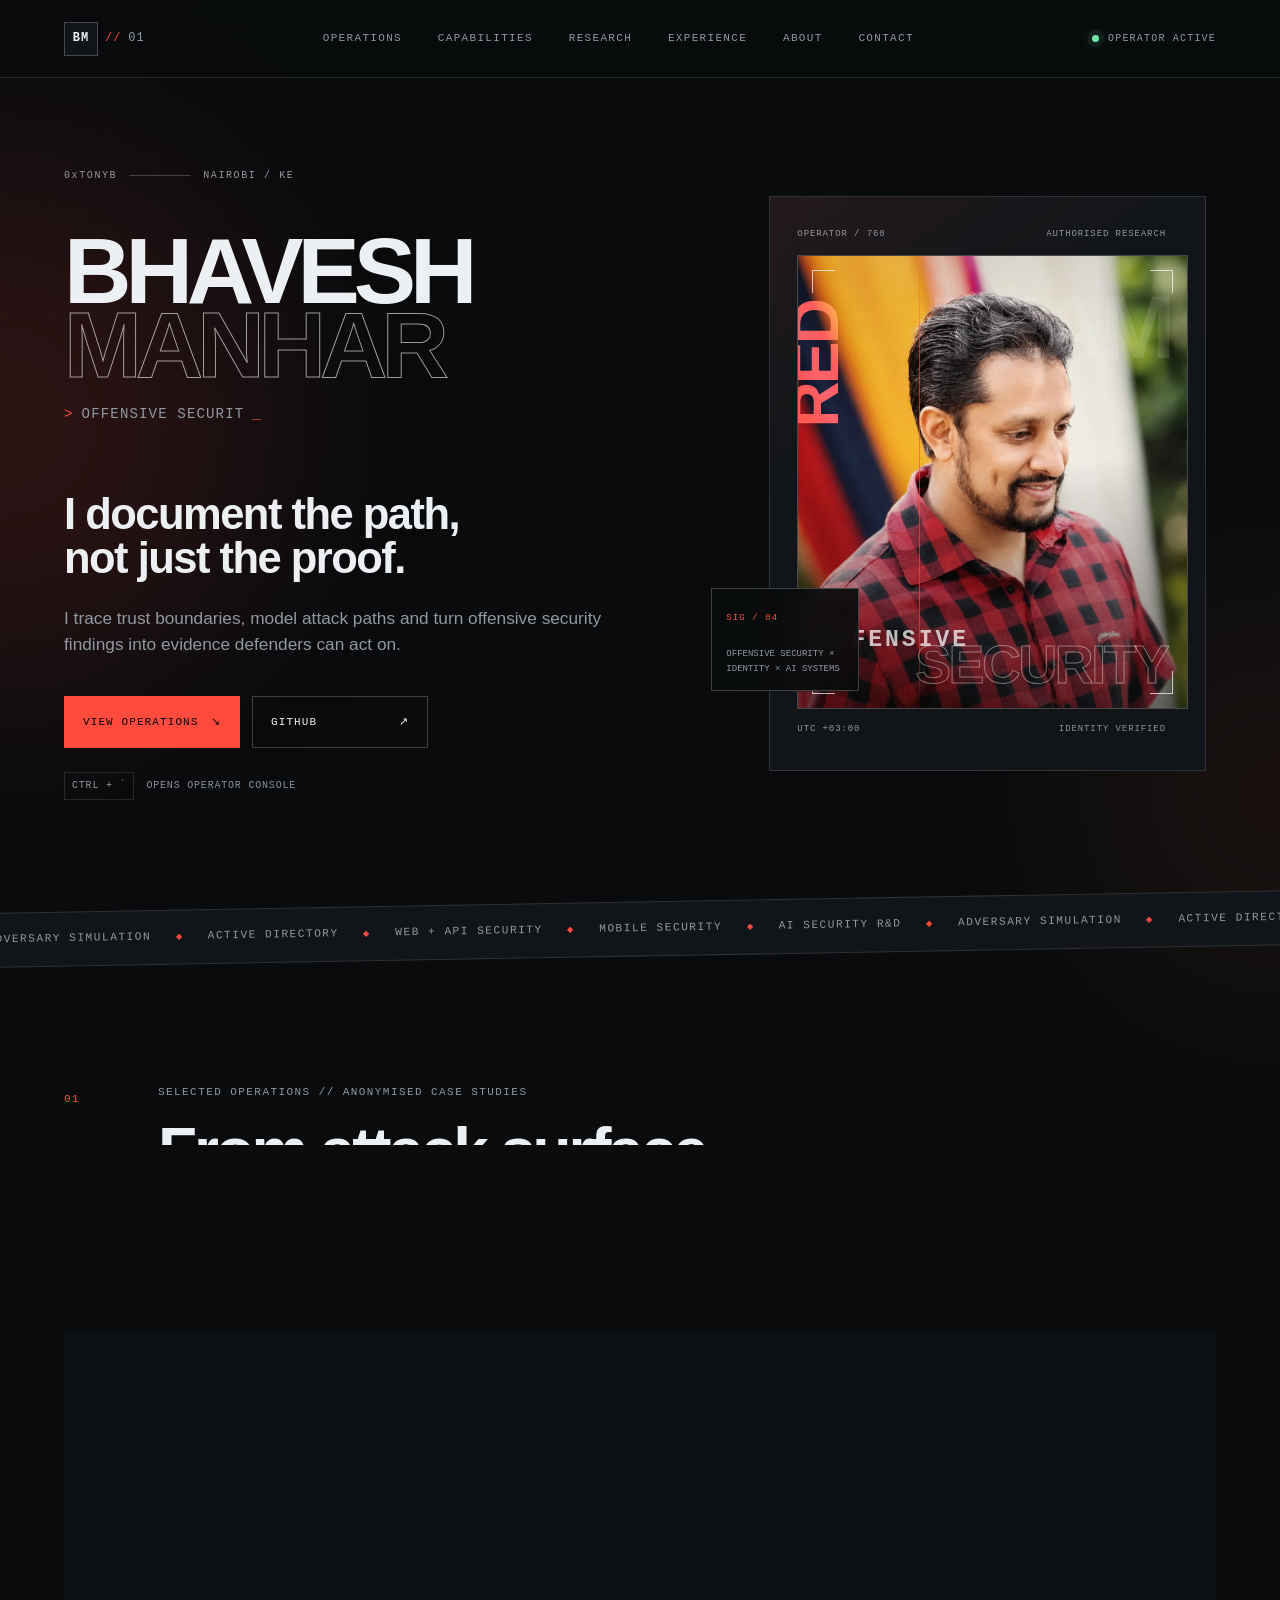
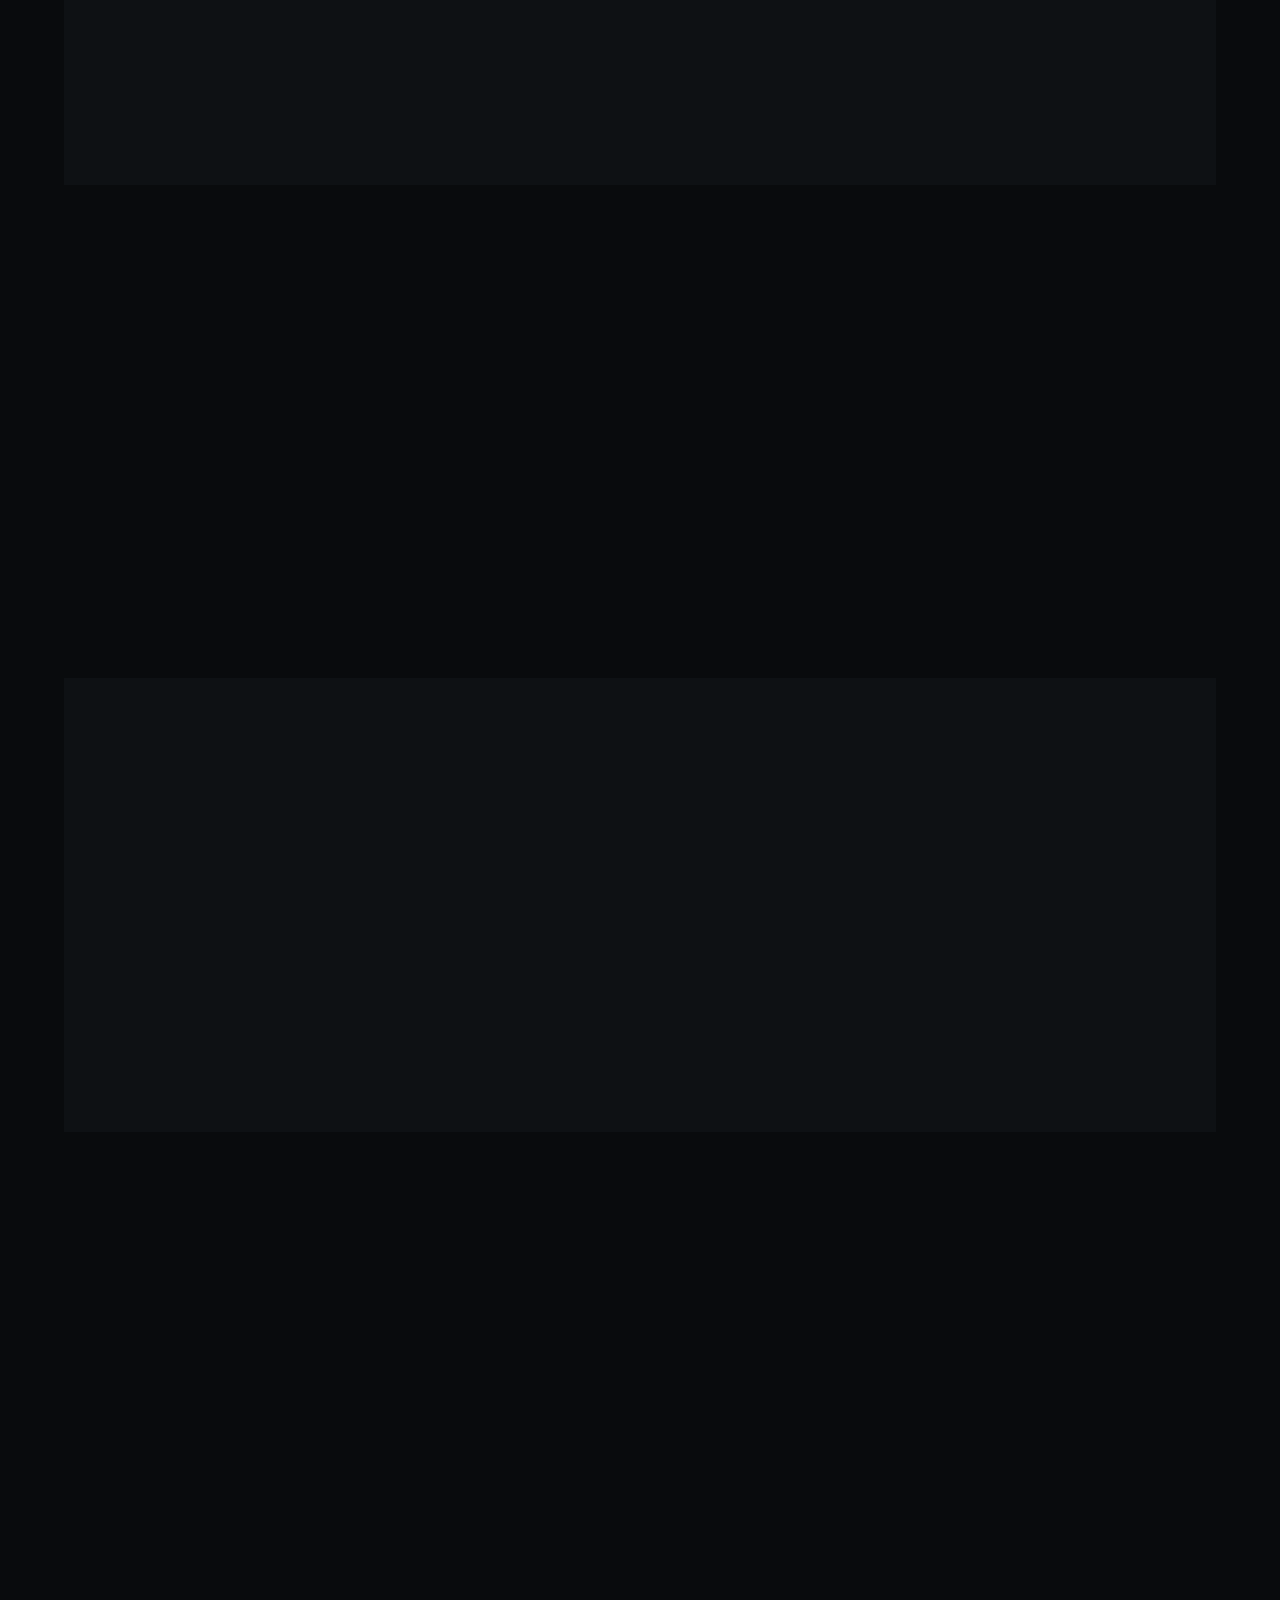
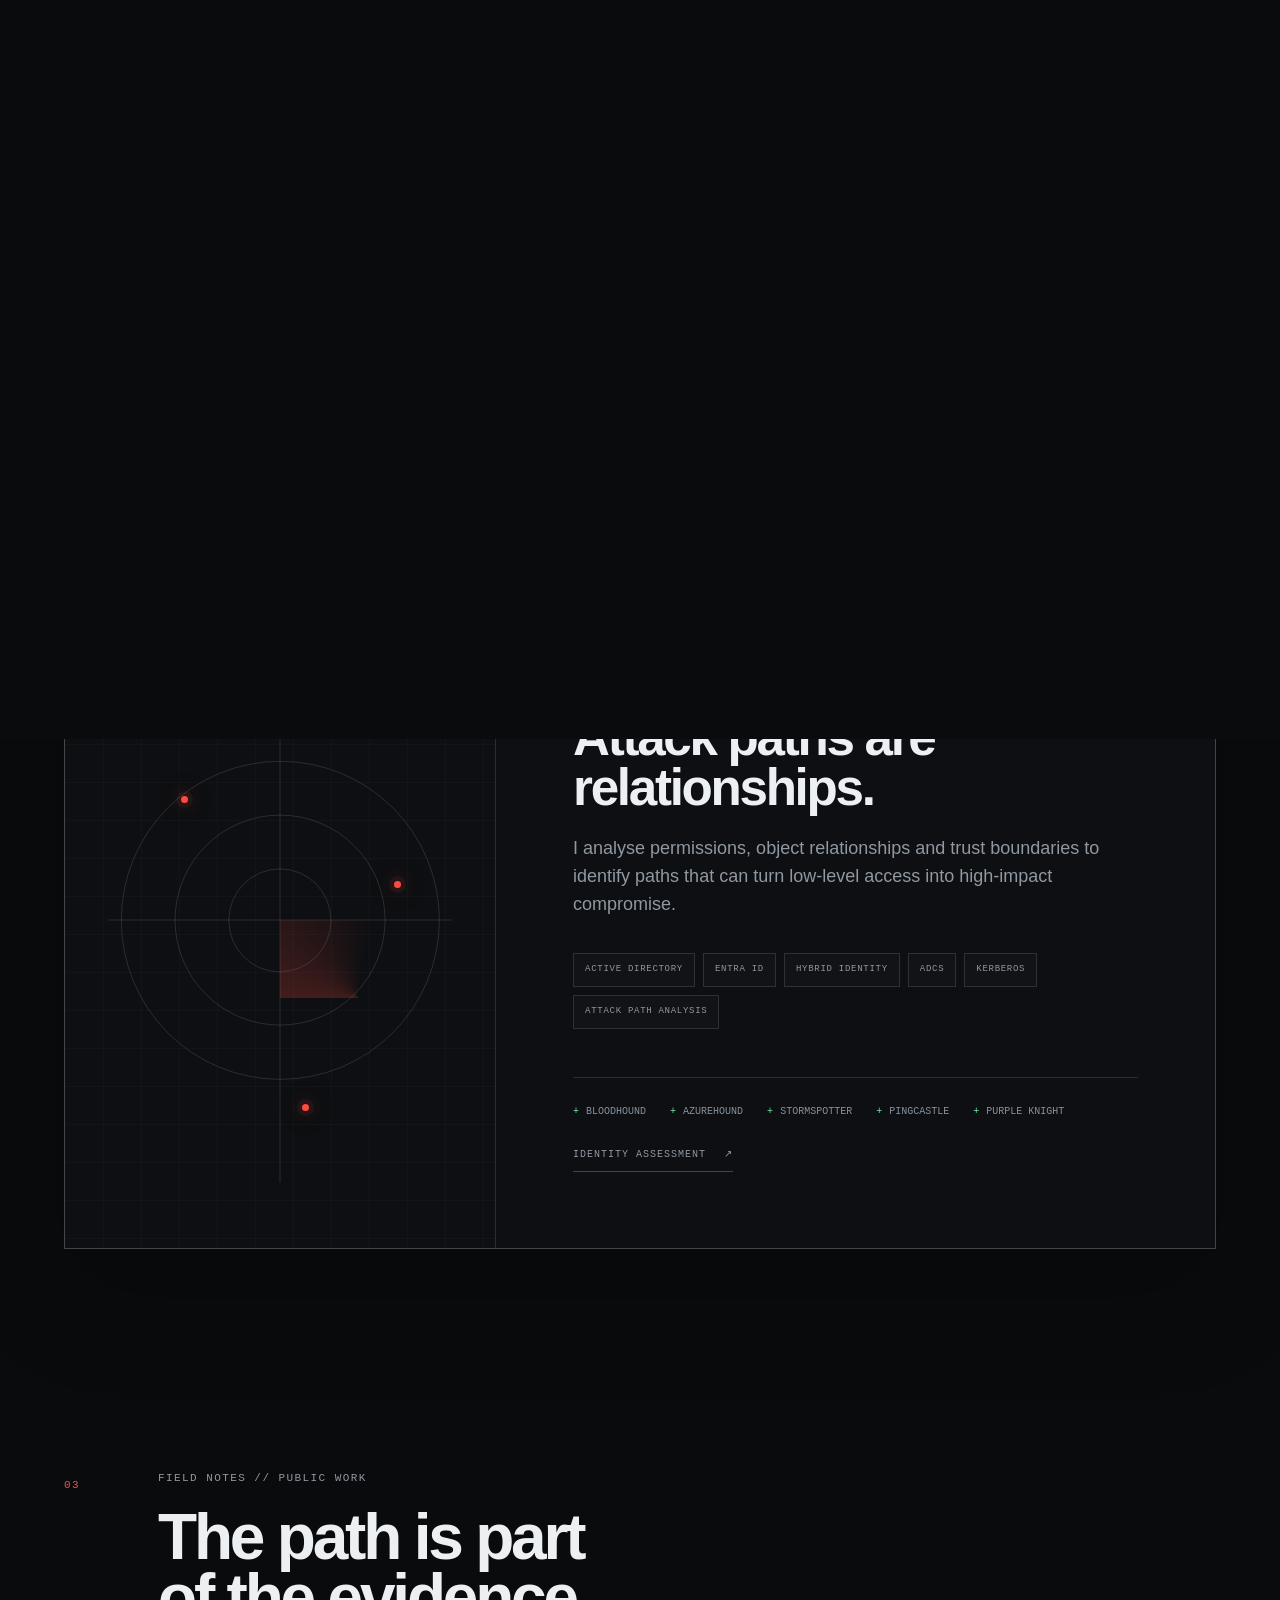
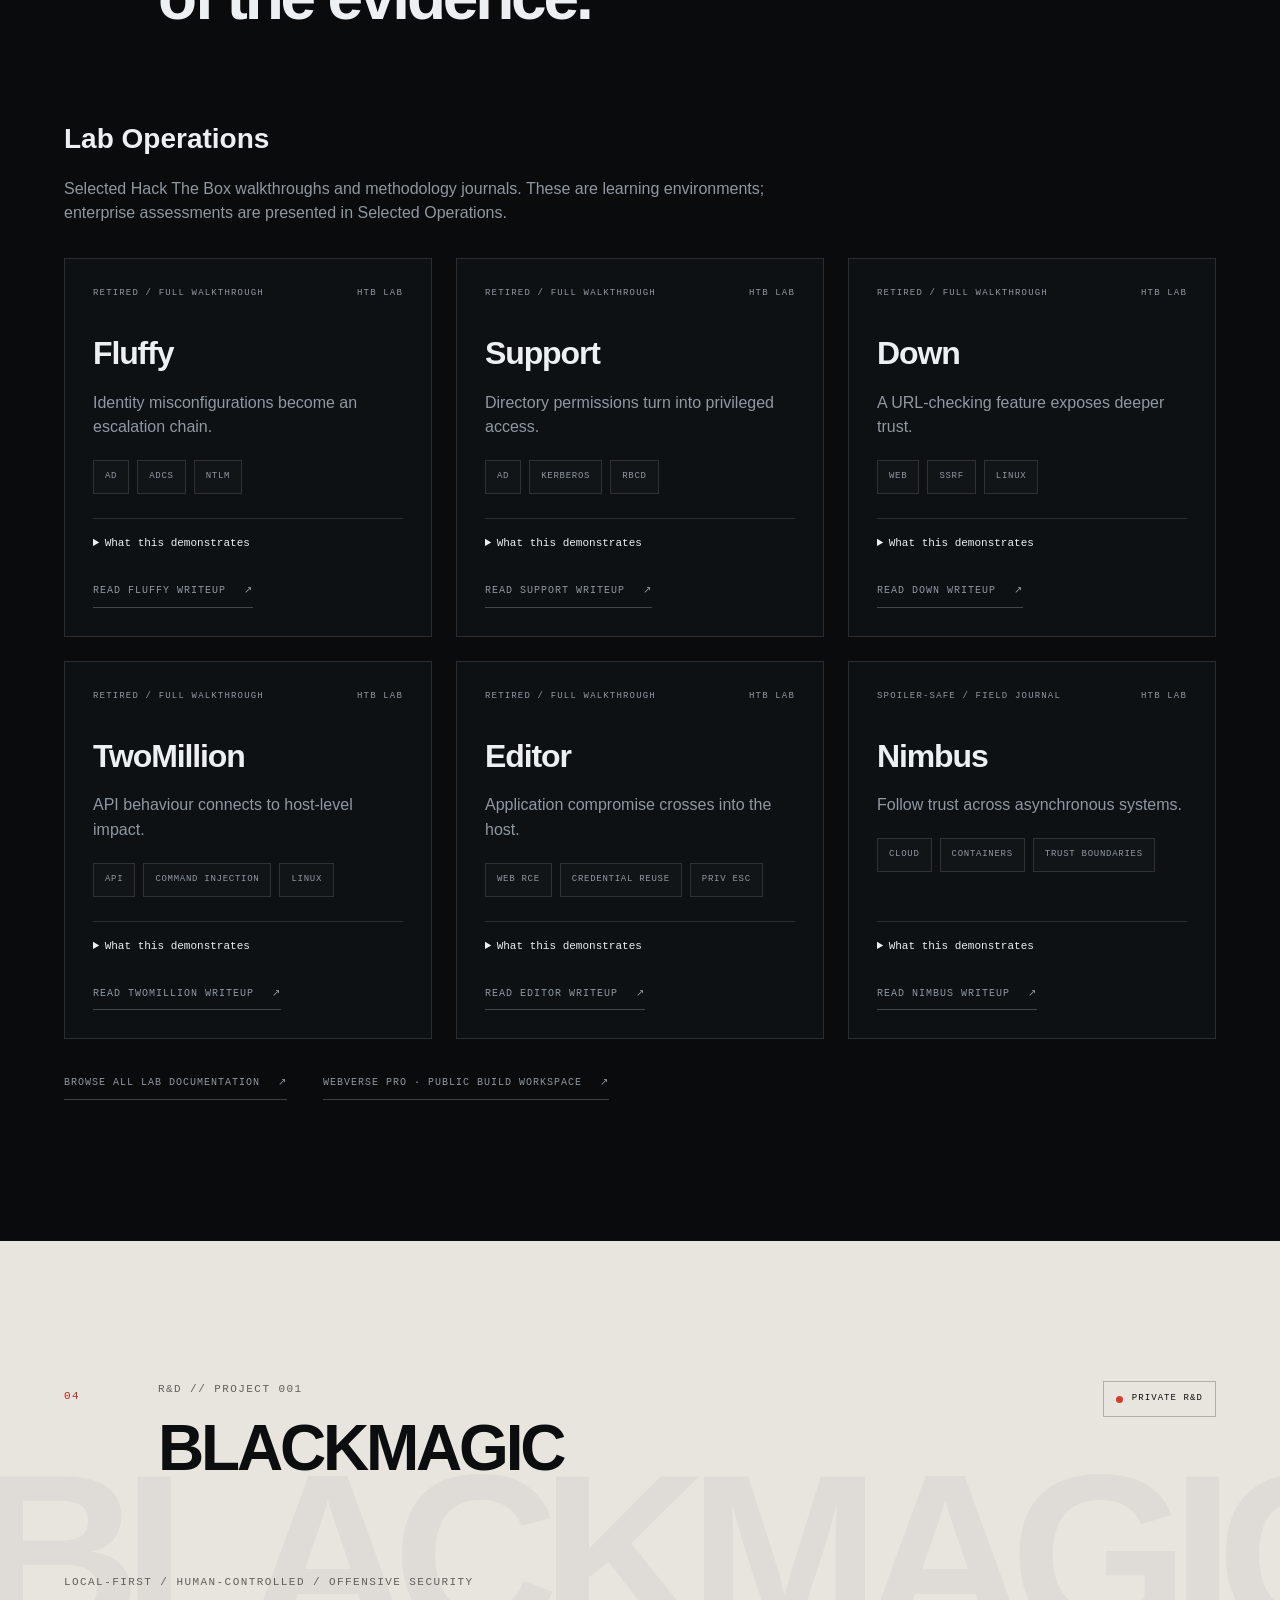
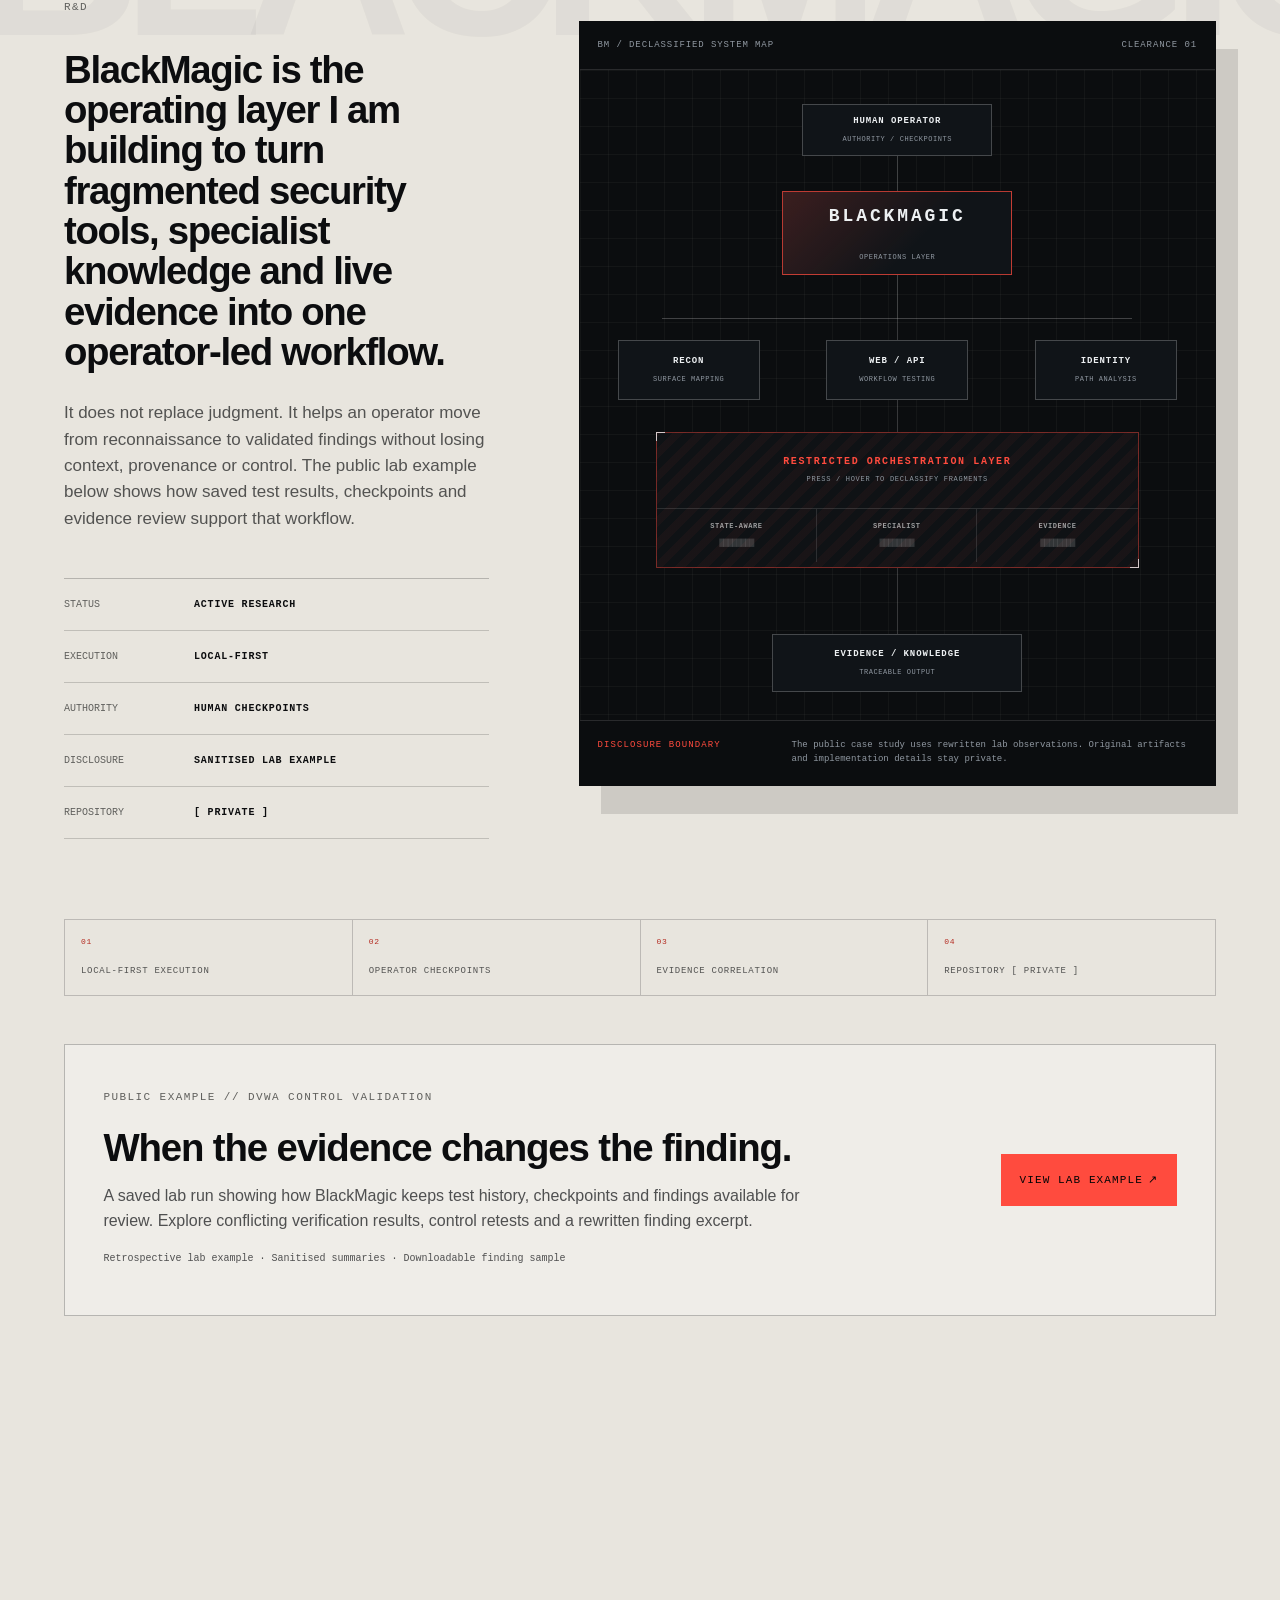
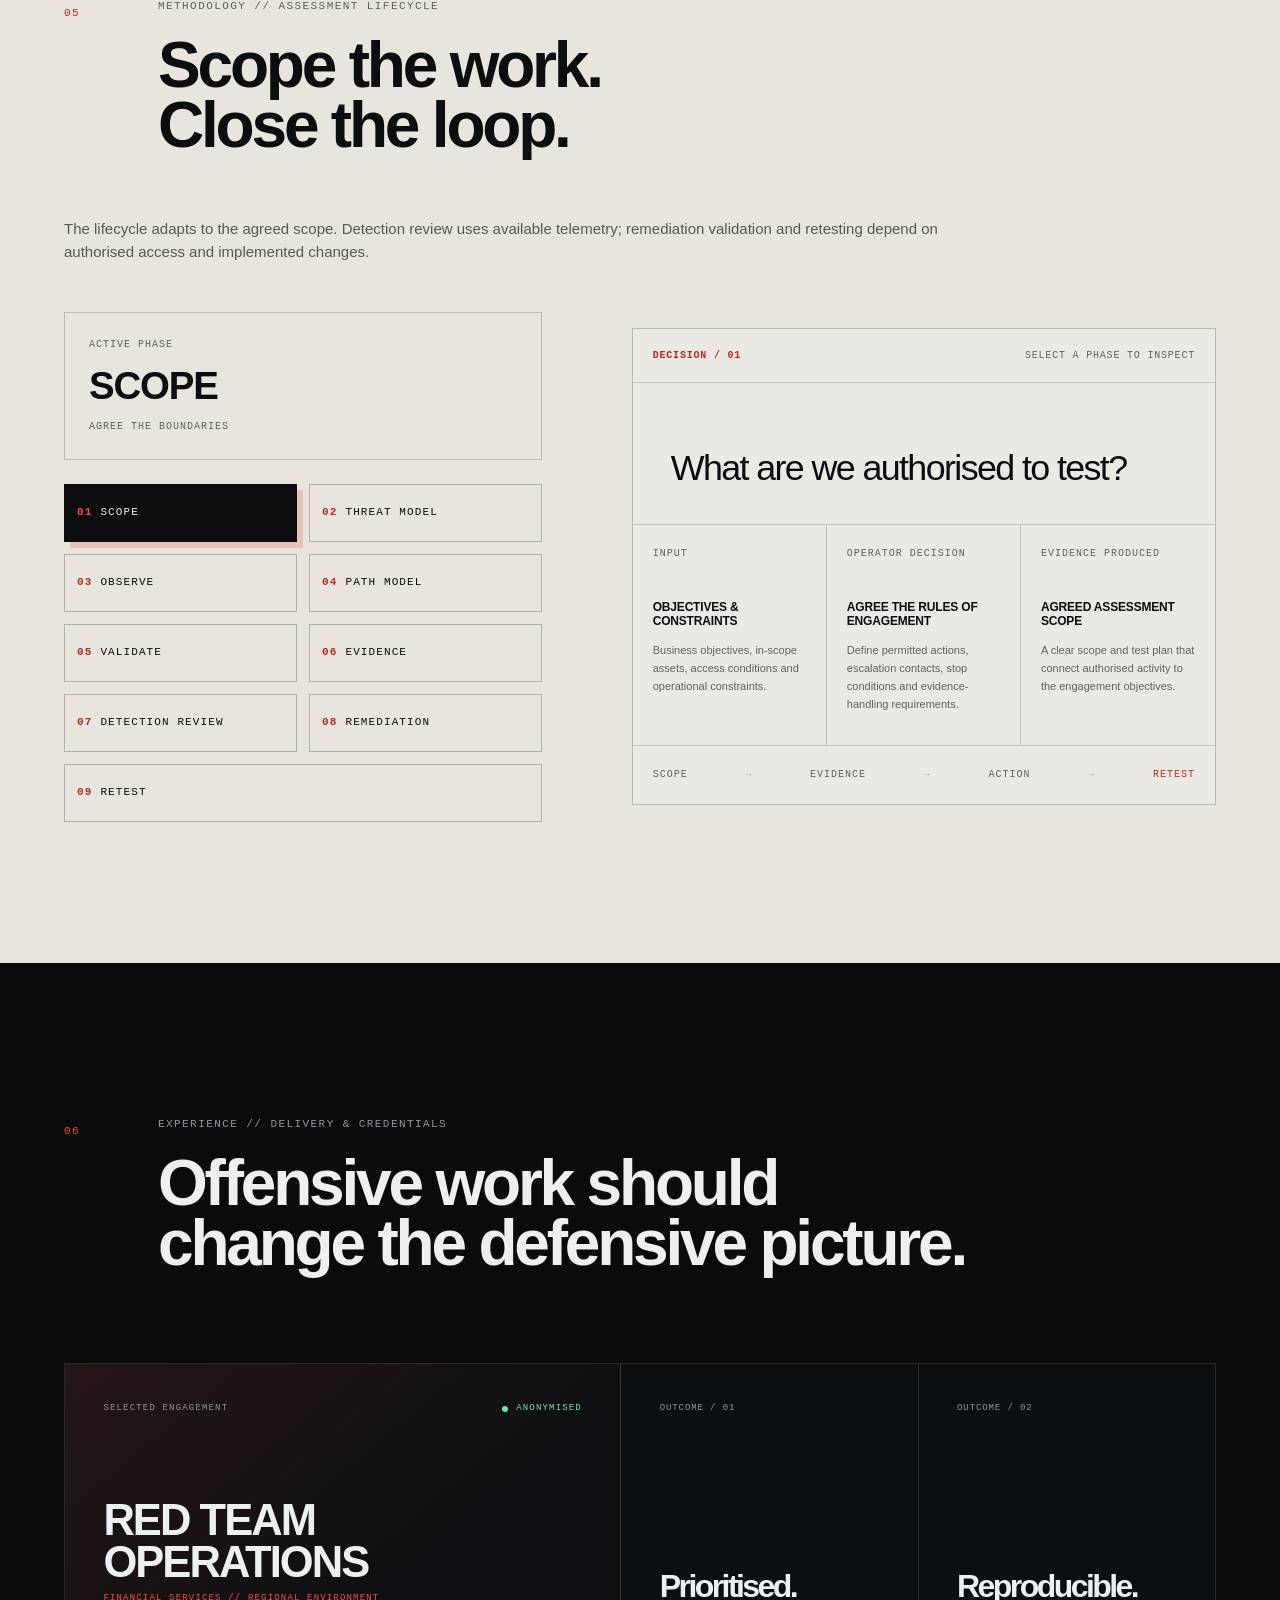
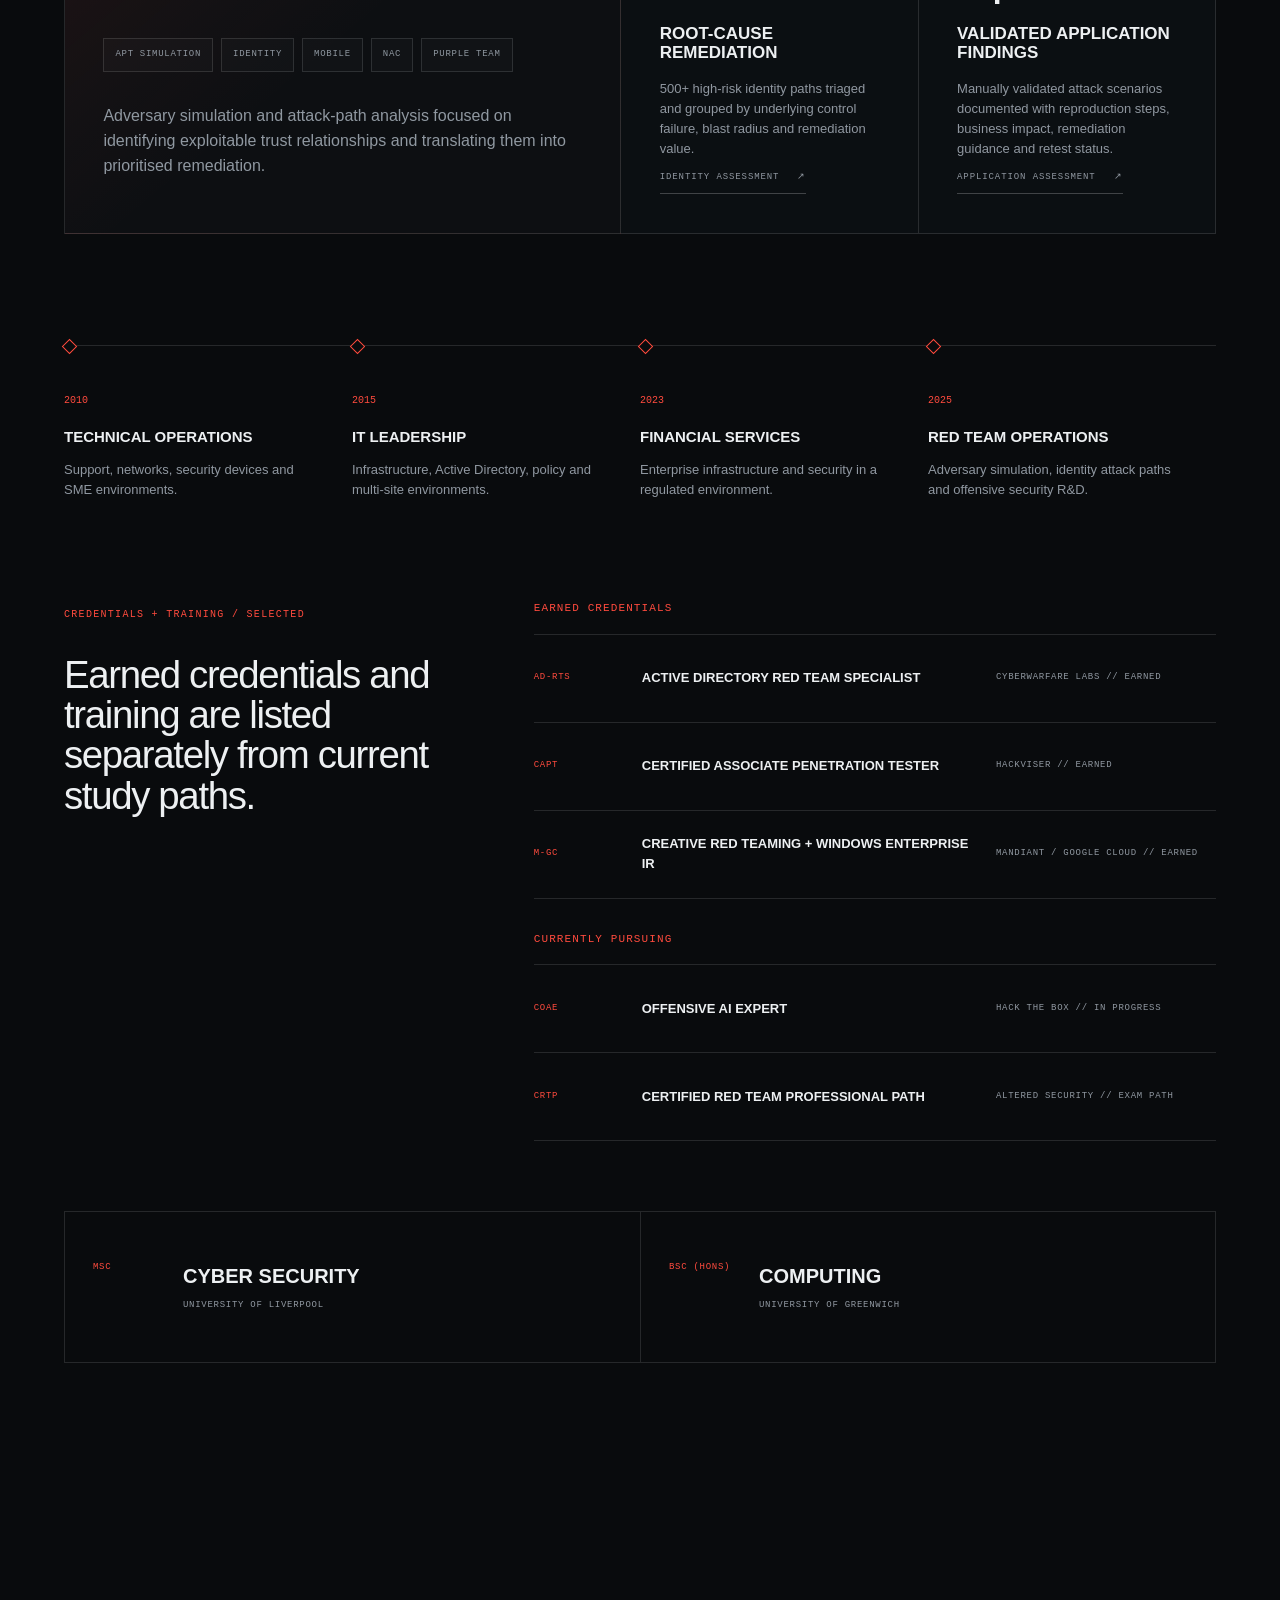
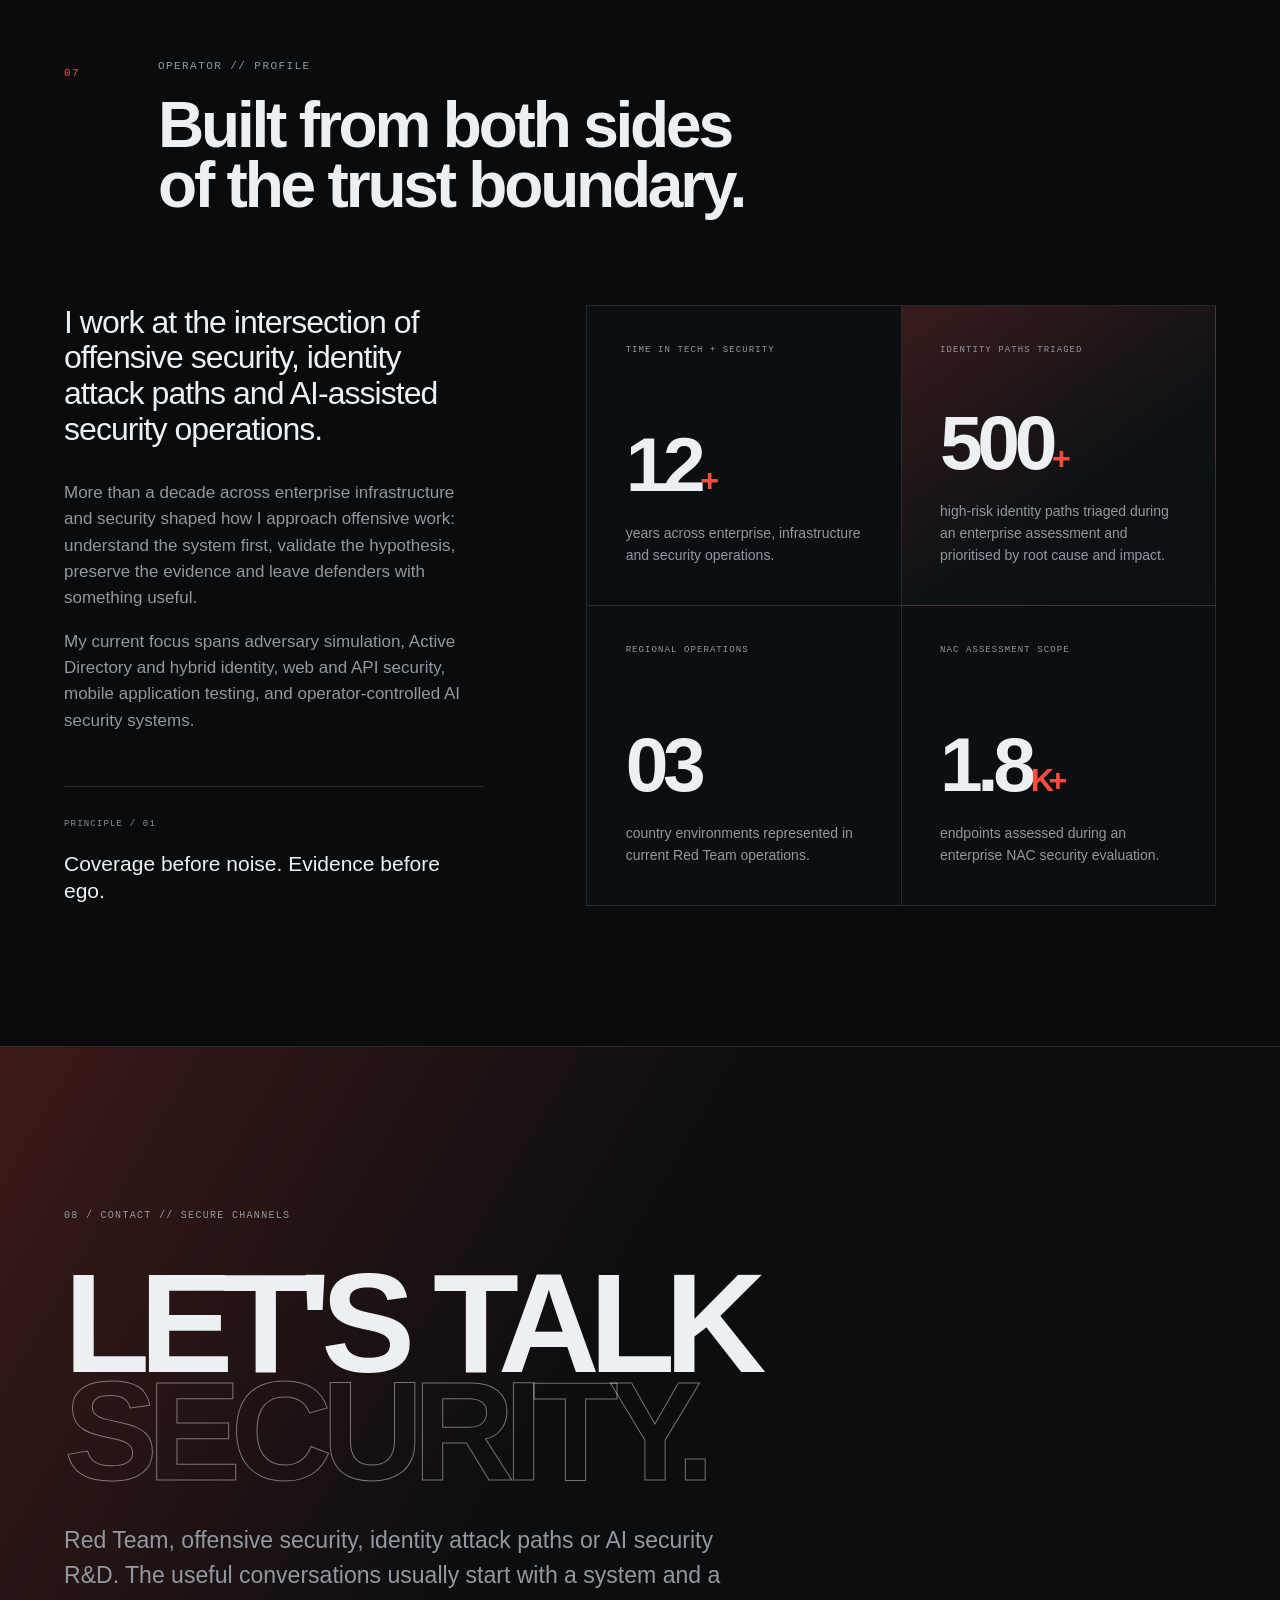
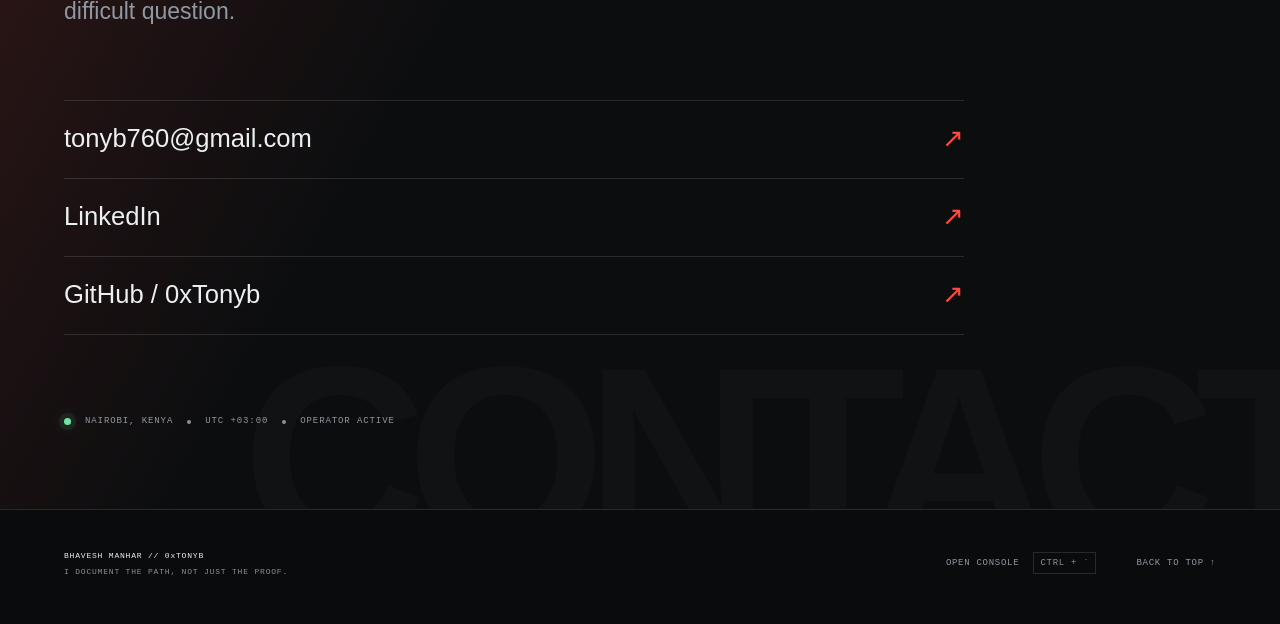
==== commit 26af5901: "fix: improve portfolio accessibility and mobile UX" ====
--- a/index.html
+++ b/index.html
@@ -17,9 +17,24 @@
   <meta name="twitter:title" content="Bhavesh Manhar // Red Team Operator" />
   <meta name="twitter:description" content="Offensive security, identity attack paths and operator-controlled AI security R&D." />
   <meta name="twitter:image" content="https://tonyb760.github.io/assets/bhavesh-manhar.webp" />
+  <meta name="twitter:image:alt" content="Portrait of Bhavesh Manhar" />
+  <meta property="og:image:width" content="1254" />
+  <meta property="og:image:height" content="1254" />
   <title>Bhavesh Manhar // Red Team Operator</title>
   <link rel="icon" href="./assets/favicon.svg" type="image/svg+xml" />
-  <link rel="stylesheet" href="./styles.css?v=20261001-5" />
+  <link rel="stylesheet" href="./styles.css?v=20261001-6" />
+  <noscript><style>
+    .menu-button, .desktop-nav, .site-footer button { display: none; }
+    .site-header { position: relative; }
+    .mobile-nav { display: grid; grid-template-columns: repeat(2, minmax(0, 1fr)); position: static; grid-column: 1 / -1; padding: 12px 0; gap: 0 16px; }
+    .mobile-nav a { padding: 12px 0; }
+    .surface-tabs { display: none; }
+    .surface-panel[hidden] { display: block; }
+    .surface-panel + .surface-panel { margin-top: 40px; }
+    .method-stages { display: none; }
+    #method-detail { display: none; }
+    .method-static { display: block; }
+  </style></noscript>
   <script type="application/ld+json">
     {
       "@context": "https://schema.org",
@@ -50,7 +65,7 @@
   <div class="grid-field" aria-hidden="true"></div>
   <div class="scan-line" aria-hidden="true"></div>
 
-  <header class="site-header" id="top">
+  <header class="site-header">
     <a class="brand" href="#top" aria-label="Bhavesh Manhar home">
       <span class="brand-mark">BM</span>
       <span class="brand-slash">//</span>
@@ -88,7 +103,7 @@
     </nav>
   </header>
 
-  <main id="main">
+  <main id="main" tabindex="-1">
     <section class="hero section-shell">
       <div class="hero-copy" data-reveal>
         <div class="eyebrow">
@@ -163,7 +178,6 @@
         </aside>
       </div>
 
-      <div class="hero-index" aria-hidden="true">00</div>
     </section>
 
     <section class="marquee-band" aria-label="Focus areas">
@@ -705,6 +719,7 @@
         </div>
 
         <p class="method-scope-note" data-reveal>The lifecycle adapts to the agreed scope. Detection review uses available telemetry; remediation validation and retesting depend on authorised access and implemented changes.</p>
+        <noscript><ol class="method-static"><li>Scope: agree objectives, authorised actions and evidence handling.</li><li>Threat model: select relevant scenarios and coverage limits.</li><li>Observe: preserve environmental signals and context.</li><li>Path model: connect trust relationships and prioritise hypotheses.</li><li>Validate: test controlled steps and preserve positive and negative results.</li><li>Evidence: document provenance, impact and uncertainty.</li><li>Detection review: compare tested actions with available telemetry.</li><li>Remediation: recommend changes that address the underlying control failure.</li><li>Retest: validate implemented changes and record remaining risks.</li></ol></noscript>
         <div class="method-grid">
           <div class="method-stages" data-reveal>
             <div class="method-selection" aria-hidden="true"><span>ACTIVE PHASE</span><strong id="method-core-title">SCOPE</strong><small id="method-core-note">AGREE THE BOUNDARIES</small></div>
@@ -965,6 +980,6 @@
     </div>
   </div>
 
-  <script src="./script.js?v=20261001-1"></script>
+  <script src="./script.js?v=20261001-2"></script>
 </body>
 </html>
--- a/styles.css
+++ b/styles.css
@@ -5,7 +5,7 @@
   --panel-2: #151a1f;
   --text: #edf0f2;
   --muted: #9098a1;
-  --faint: #5d6670;
+  --faint: #87919c;
   --line: rgba(255, 255, 255, 0.12);
   --line-strong: rgba(255, 255, 255, 0.22);
   --signal: #ff4b3e;
@@ -383,7 +383,7 @@
 .button-primary {
   background: var(--signal);
   border-color: var(--signal);
-  color: white;
+  color: var(--black);
 }
 
 .button-primary:hover,
@@ -2326,7 +2326,7 @@
   font-family: var(--mono);
 }
 
-[data-reveal] {
+[data-reveal].reveal-pending {
   opacity: 0;
   transform: translateY(28px);
   transition: opacity .7s ease, transform .7s cubic-bezier(.2,.8,.2,1);
@@ -3187,3 +3187,50 @@
 .operation-expanded > .operation-overview { margin-top: 16px; }
 .operation-expanded > .operation-techniques { margin-bottom: 24px; }
 @media (max-width: 760px) { .operation-summary { grid-template-columns: 1fr; gap: 20px; } }
+
+/* Final readability, keyboard and small-screen corrections. */
+:root { --ink-signal: #b42b21; }
+:where(a, button, summary, input, [tabindex]):focus-visible { outline: 2px solid var(--signal); outline-offset: 4px; }
+main > section[id], #main, #arsenal { scroll-margin-top: 100px; }
+.invert-heading .section-kicker, .project-type, .classification-table span { color: #60605d; }
+.invert-heading .section-number, .declassification-strip small, .method-node b,
+.method-detail-header span, .method-trace span:last-child { color: var(--ink-signal); }
+.method-node.is-active b, .method-node[aria-pressed="true"] b { color: var(--signal); }
+.method-detail-header small, .method-readout-grid span, .method-trace { color: #60605d; font-size: 10px; }
+.method-detail-header span { font-size: 10px; }
+.method-selection span, .method-selection small { color: #60605d; }
+.section-kicker, .project-type, .classification-table { font-size: 11px; }
+.tool-readout { font-size: 11px; }
+.surface-tab { min-height: 48px; }
+.menu-button { min-width: 44px; min-height: 44px; align-content: center; }
+.method-static { color: #464643; padding-left: 22px; }
+.method-static li + li { margin-top: 14px; }
+@media (max-width: 860px) {
+  .mobile-nav { max-height: calc(100dvh - 70px); overflow-y: auto; overscroll-behavior: contain; }
+  .blackmagic-section .section-heading h2 { font-size: clamp(28px, 9vw, 72px); overflow-wrap: anywhere; }
+  .hero-index { display: none; }
+}
+
+@media (prefers-reduced-motion: reduce) {
+  [data-reveal].reveal-pending { opacity: 1; transform: none; }
+}
+
+.skip-link { color: var(--black); }
+.terminal-form input:focus-visible { outline: 2px solid var(--signal); outline-offset: 4px; }
+
+@media (max-width: 860px) {
+  .site-footer { grid-template-columns: 1fr 1fr; gap: 16px; padding-top: 24px; padding-bottom: 24px; }
+  .site-footer > div { grid-column: 1 / -1; }
+  .site-footer button { display: block; justify-self: start; min-height: 44px; }
+  .site-footer button span { display: none; }
+  .site-footer > a { display: inline-flex; align-items: center; justify-self: end; min-height: 44px; }
+}
+@media (max-width: 580px) {
+  .terminal-window { height: 100dvh; }
+  .terminal-header strong { font-size: 10px; }
+  .terminal-form input { font-size: 16px; min-width: 0; }
+  .terminal-form label { font-size: 10px; }
+}
+
+.blackmagic-section :focus-visible, .method-section :focus-visible { outline-color: var(--ink-signal); }
+.architecture-panel :focus-visible { outline-color: var(--signal); }
